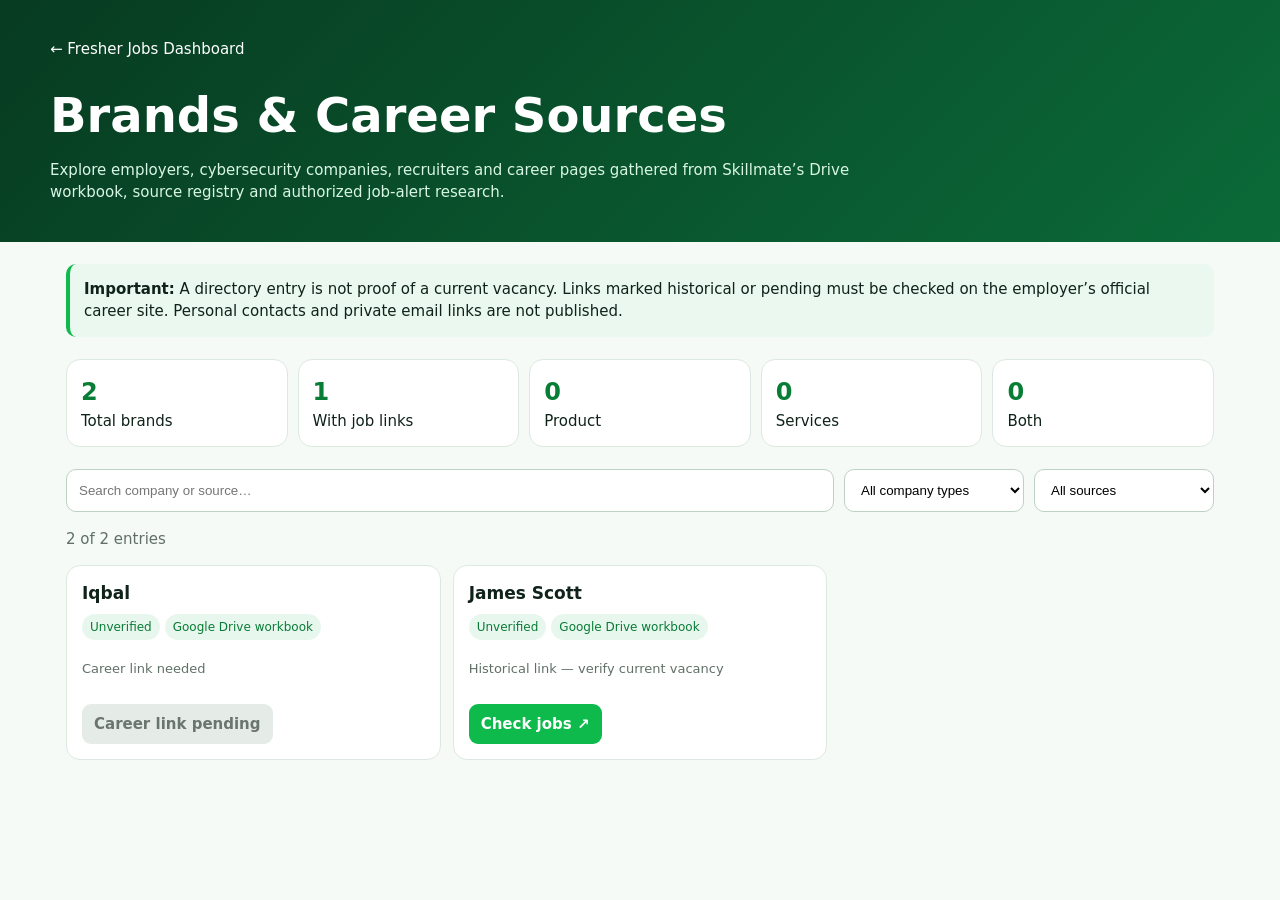
==== brands/index.html @ 7eff40c2 "Add searchable brands and career sources directory" ====
<!doctype html><html lang="en"><head><meta charset="utf-8"><meta name="viewport" content="width=device-width,initial-scale=1"><title>Cybersecurity Employers & Job Sources | Skillmate</title><meta name="description" content="A searchable directory of cybersecurity employers, career pages and job sources gathered from Skillmate research."><style>
:root{--g:#0DBA4B;--ink:#10231a;--muted:#607067;--bg:#f5faf7;--card:#fff;--line:#dce9e1}*{box-sizing:border-box}body{margin:0;font:15px/1.5 Inter,system-ui,sans-serif;color:var(--ink);background:var(--bg)}header{background:linear-gradient(135deg,#073b21,#0b6a38);color:#fff;padding:38px 20px}header div,main{max-width:1180px;margin:auto}h1{margin:0 0 8px;font-size:clamp(28px,5vw,48px)}header p{max-width:820px;margin:0;color:#d8f6e4}.top{display:flex;gap:10px;align-items:center;margin-bottom:18px}.top a{color:#fff;text-decoration:none}.stats{display:grid;grid-template-columns:repeat(5,1fr);gap:10px;margin:22px 0}.stat{background:#fff;border:1px solid var(--line);border-radius:14px;padding:14px}.stat b{display:block;font-size:24px;color:#087d36}main{padding:22px 16px 50px}.note{background:#eaf8ef;border-left:4px solid var(--g);padding:14px;border-radius:10px;margin-bottom:16px}.controls{display:grid;grid-template-columns:1fr 180px 180px;gap:10px;margin:16px 0}input,select{width:100%;padding:12px;border:1px solid #bdd1c4;border-radius:10px;background:#fff}.grid{display:grid;grid-template-columns:repeat(3,1fr);gap:12px}.card{background:var(--card);border:1px solid var(--line);border-radius:14px;padding:15px;display:flex;flex-direction:column;min-height:185px}.card h2{font-size:17px;margin:0 0 8px}.pill{display:inline-block;font-size:12px;padding:4px 8px;border-radius:999px;background:#e8f7ee;color:#087b36;margin:0 5px 6px 0}.muted{color:var(--muted);font-size:13px}.actions{margin-top:auto;padding-top:12px}.btn{display:inline-block;background:var(--g);color:white;text-decoration:none;padding:9px 12px;border-radius:9px;font-weight:700}.disabled{background:#e5ebe7;color:#6b756f}.empty{text-align:center;padding:30px}.count{color:var(--muted);margin:8px 0 14px}@media(max-width:850px){.grid{grid-template-columns:repeat(2,1fr)}.stats{grid-template-columns:repeat(2,1fr)}.controls{grid-template-columns:1fr}}@media(max-width:540px){.grid{grid-template-columns:1fr}}</style></head><body><header><div><div class="top"><a href="../">← Fresher Jobs Dashboard</a></div><h1>Brands & Career Sources</h1><p>Explore employers, cybersecurity companies, recruiters and career pages gathered from Skillmate’s Drive workbook, source registry and authorized job-alert research.</p></div></header><main><div class="note"><strong>Important:</strong> A directory entry is not proof of a current vacancy. Links marked historical or pending must be checked on the employer’s official career site. Personal contacts and private email links are not published.</div><section class="stats"><div class="stat"><b>2</b>Total brands</div><div class="stat"><b>1</b>With job links</div><div class="stat"><b>0</b>Product</div><div class="stat"><b>0</b>Services</div><div class="stat"><b>0</b>Both</div></section><div class="controls"><input id="q" placeholder="Search company or source…"><select id="type"><option value="">All company types</option><option>Product</option><option>Services</option><option>Both</option><option>Unverified</option></select><select id="src"><option value="">All sources</option><option>Google Drive workbook</option><option>Source registry</option><option>Gmail job alert</option></select></div><div class="count" id="count"></div><div class="grid" id="grid"></div></main><script>
const DATA=[{"name":"Iqbal","companyType":"Unverified","jobUrl":"","sources":["Google Drive workbook"],"status":"Career link needed"},{"name":"James Scott","companyType":"Unverified","jobUrl":"https://www.totaljobs.com/job/97086976/apply/confirmation?DCMP=R_EM_IJMPlus_TJ_0_020422&JBESuccess=True&NewUser=False&p72=3&IsFirstCvUpload=False&OcaOptIn=False&OCA=True&CvDbOptedIn=False&ApplicationHistoryOptedIn=False&FullPreRegProfile=False&ApplicationPath=0&IsCopiedProfile=False&ApplicationId=465425697&IsC19SupportJob=False&ProfileCvUpdated=False&HasScreeningQuestions=False&isreload=true","sources":["Google Drive workbook"],"status":"Historical link — verify current vacancy"}];const grid=document.querySelector("#grid"),count=document.querySelector("#count"),q=document.querySelector("#q"),type=document.querySelector("#type"),src=document.querySelector("#src");
const E=s=>String(s).replace(/[&<>"']/g,c=>({"&":"&amp;","<":"&lt;",">":"&gt;",'"':"&quot;","'":"&#39;"}[c]));
function draw(){const term=q.value.toLowerCase().trim();const a=DATA.filter(x=>(!term||(x.name+" "+x.status+" "+x.sources.join(" ")).toLowerCase().includes(term))&&(!type.value||x.companyType===type.value)&&(!src.value||x.sources.includes(src.value)));count.textContent=a.length+" of "+DATA.length+" entries";grid.innerHTML=a.map(x=>`<article class="card"><h2>${E(x.name)}</h2><div><span class="pill">${E(x.companyType)}</span>${x.sources.map(s=>`<span class="pill">${E(s)}</span>`).join("")}</div><p class="muted">${E(x.status)}</p><div class="actions">${x.jobUrl?`<a class="btn" href="${E(x.jobUrl)}" target="_blank" rel="noopener noreferrer">Check jobs ↗</a>`:'<span class="btn disabled">Career link pending</span>'}</div></article>`).join("")||'<div class="empty">No matching entries.</div>'}q.oninput=type.onchange=src.onchange=draw;draw();</script></body></html>
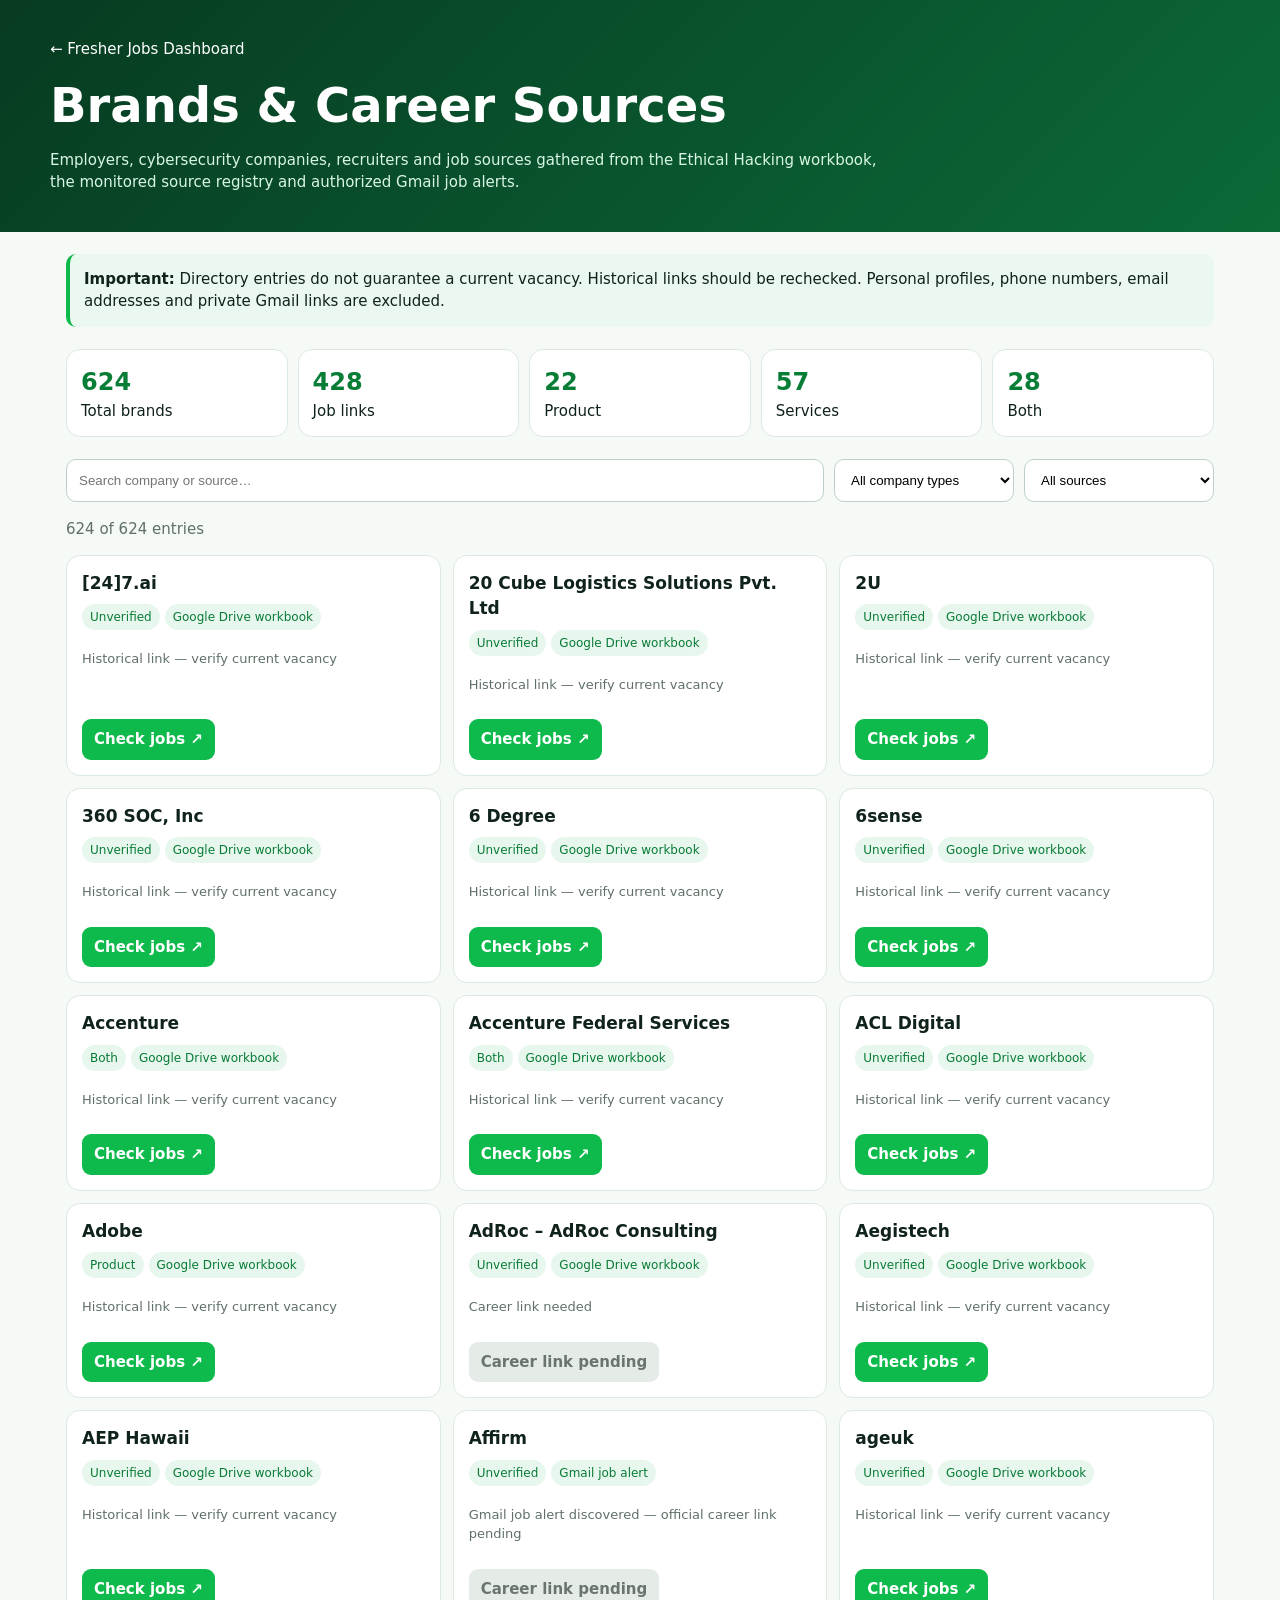
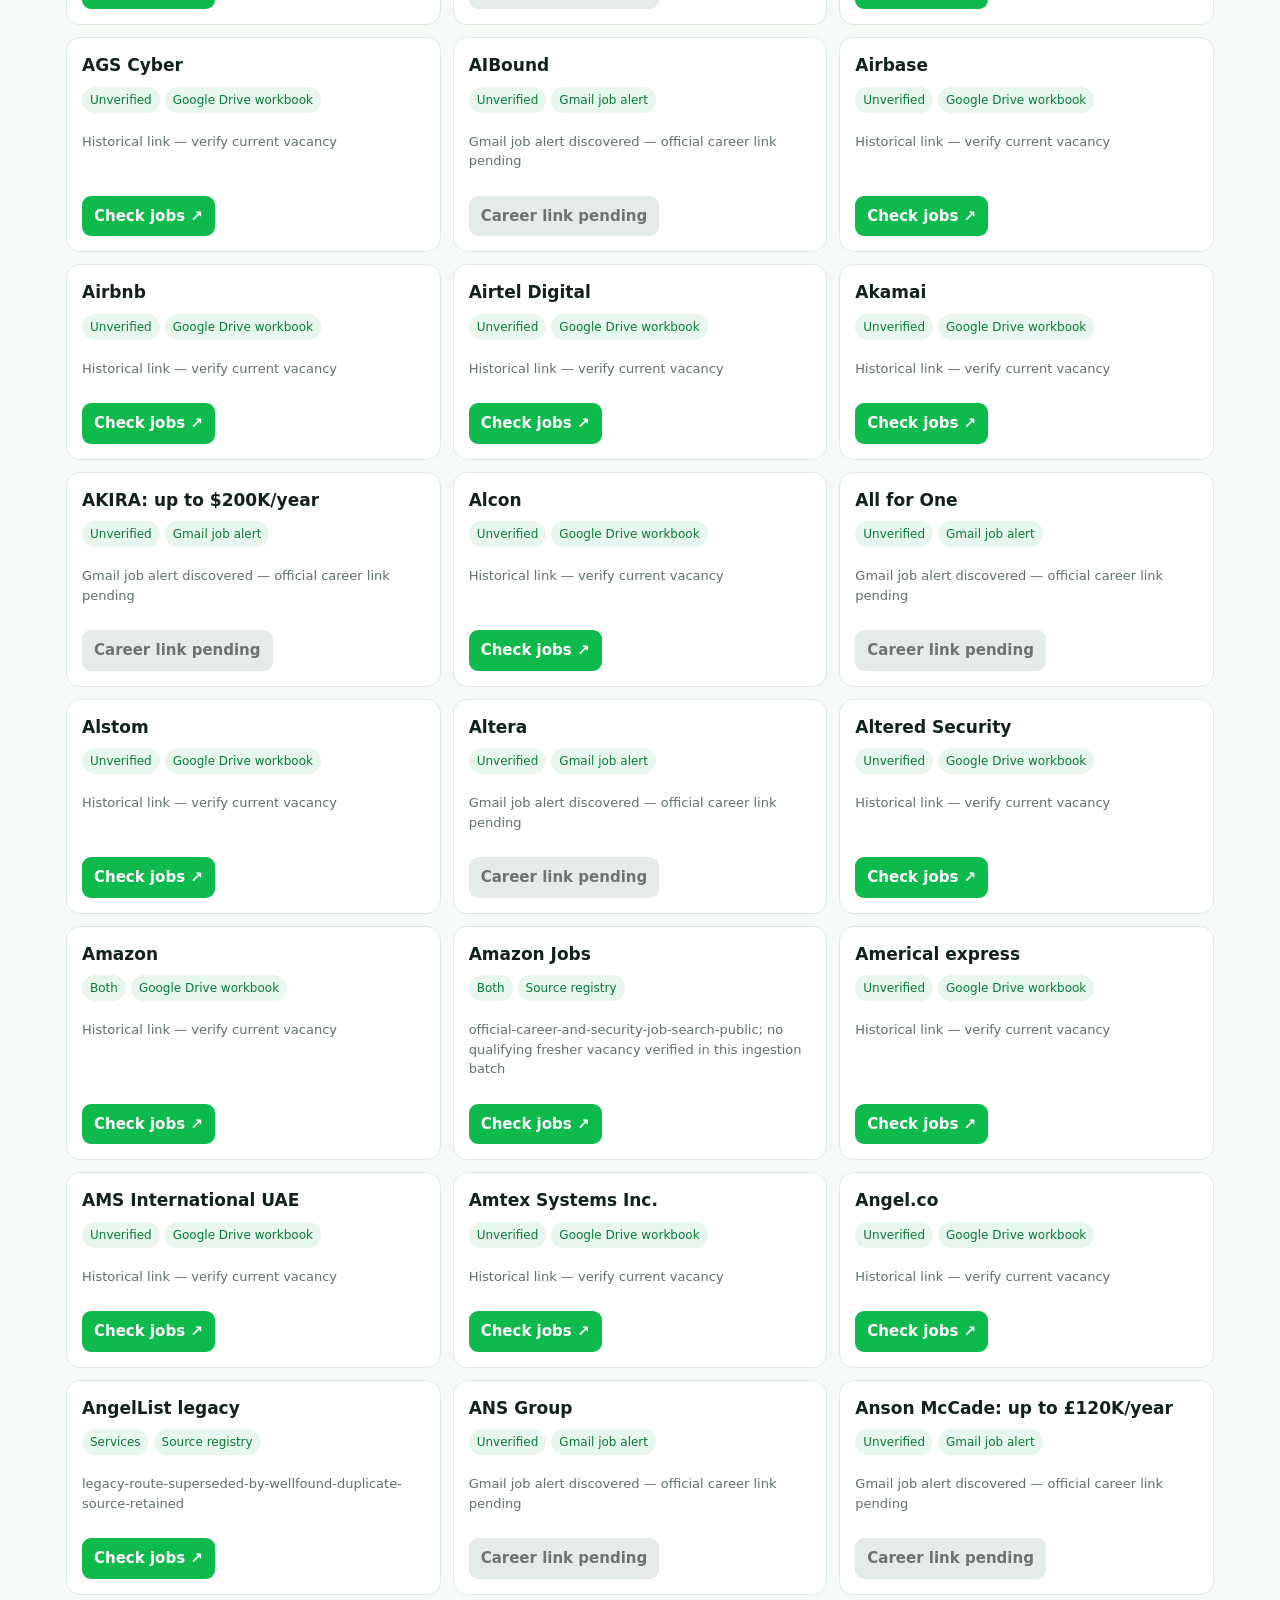
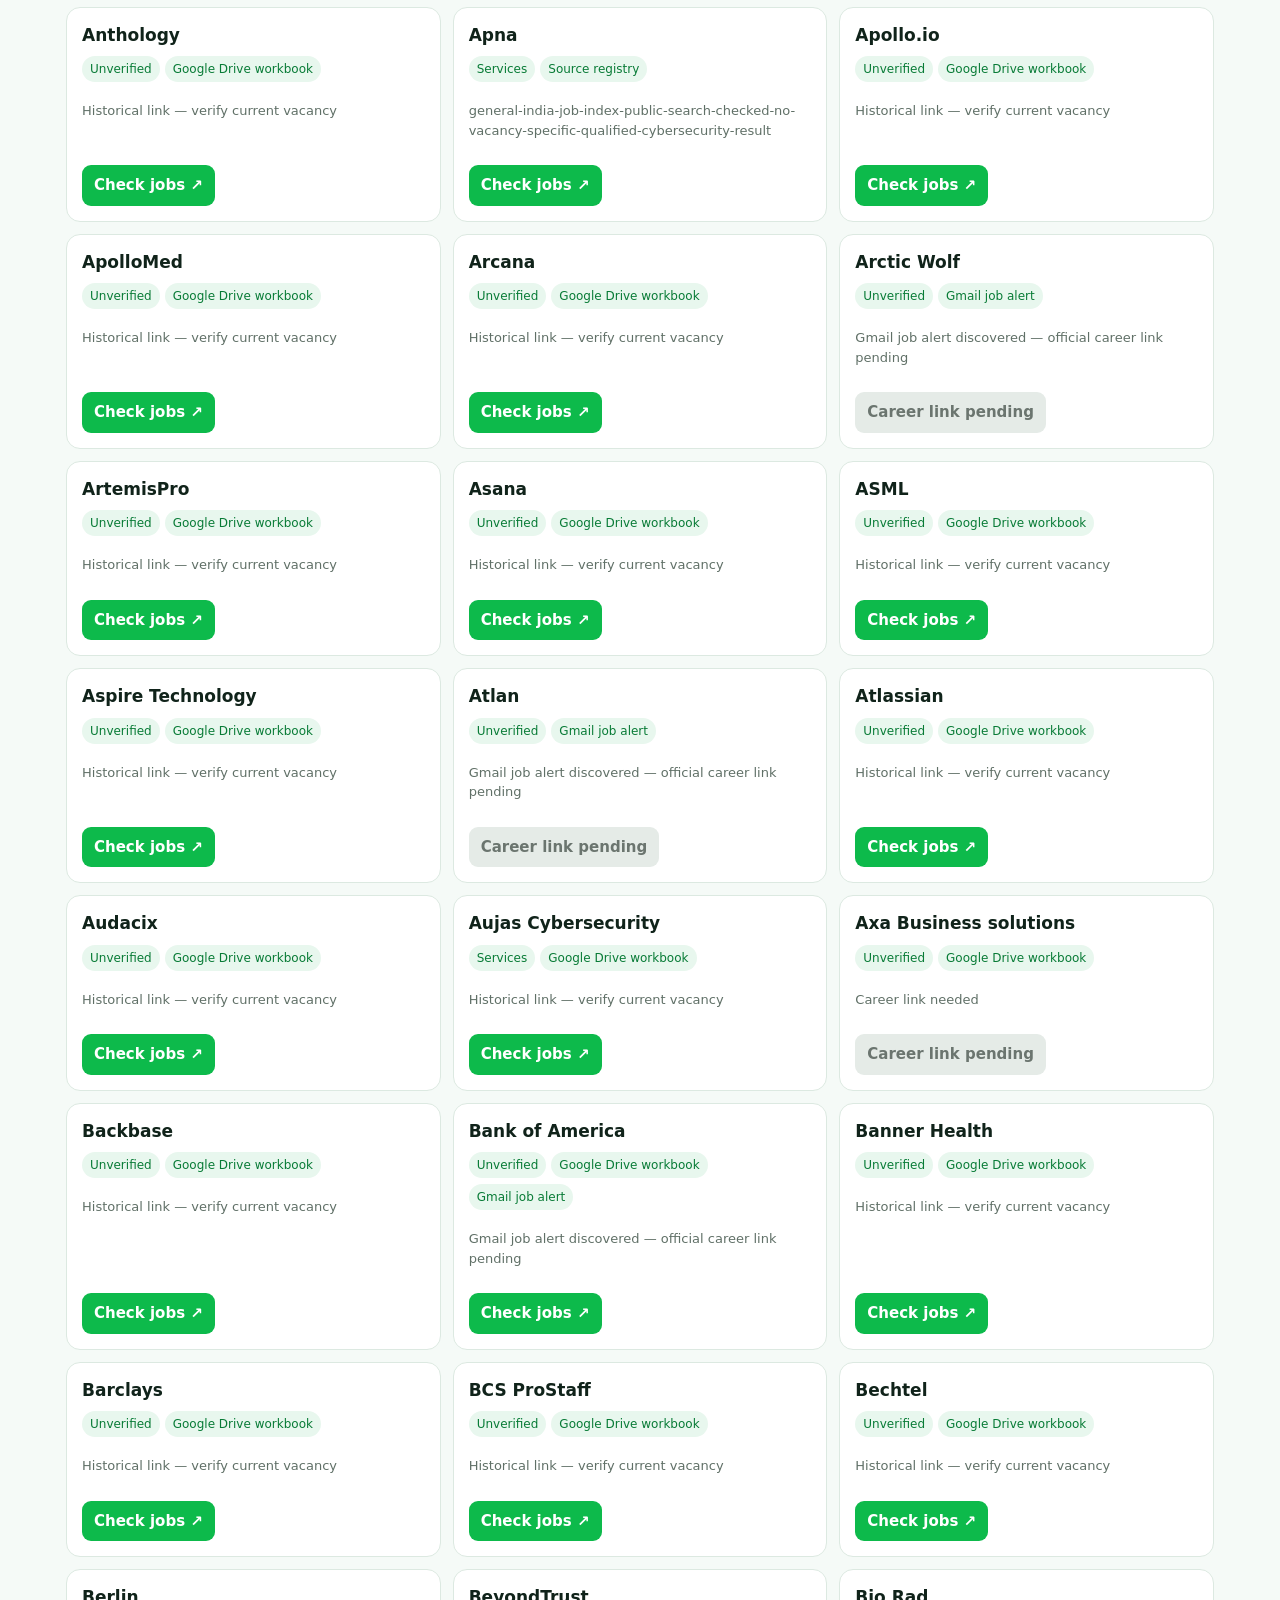
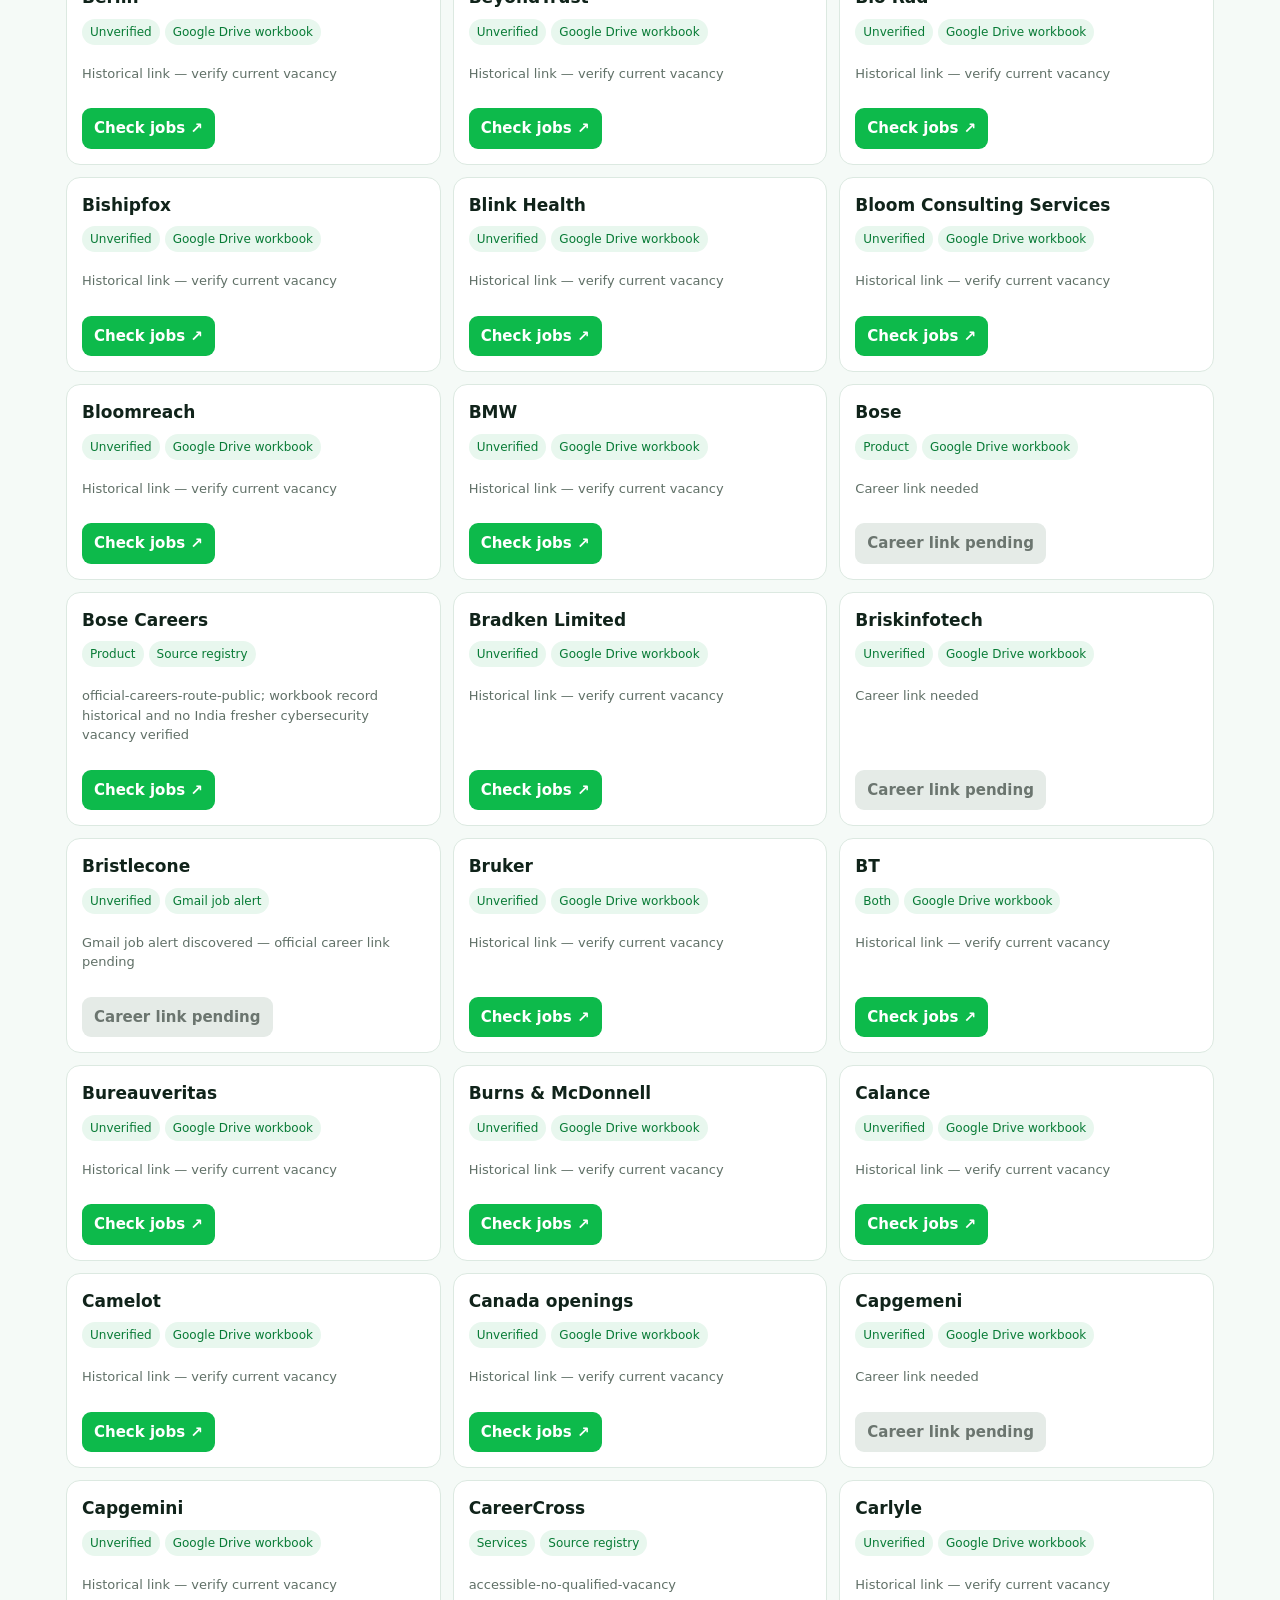
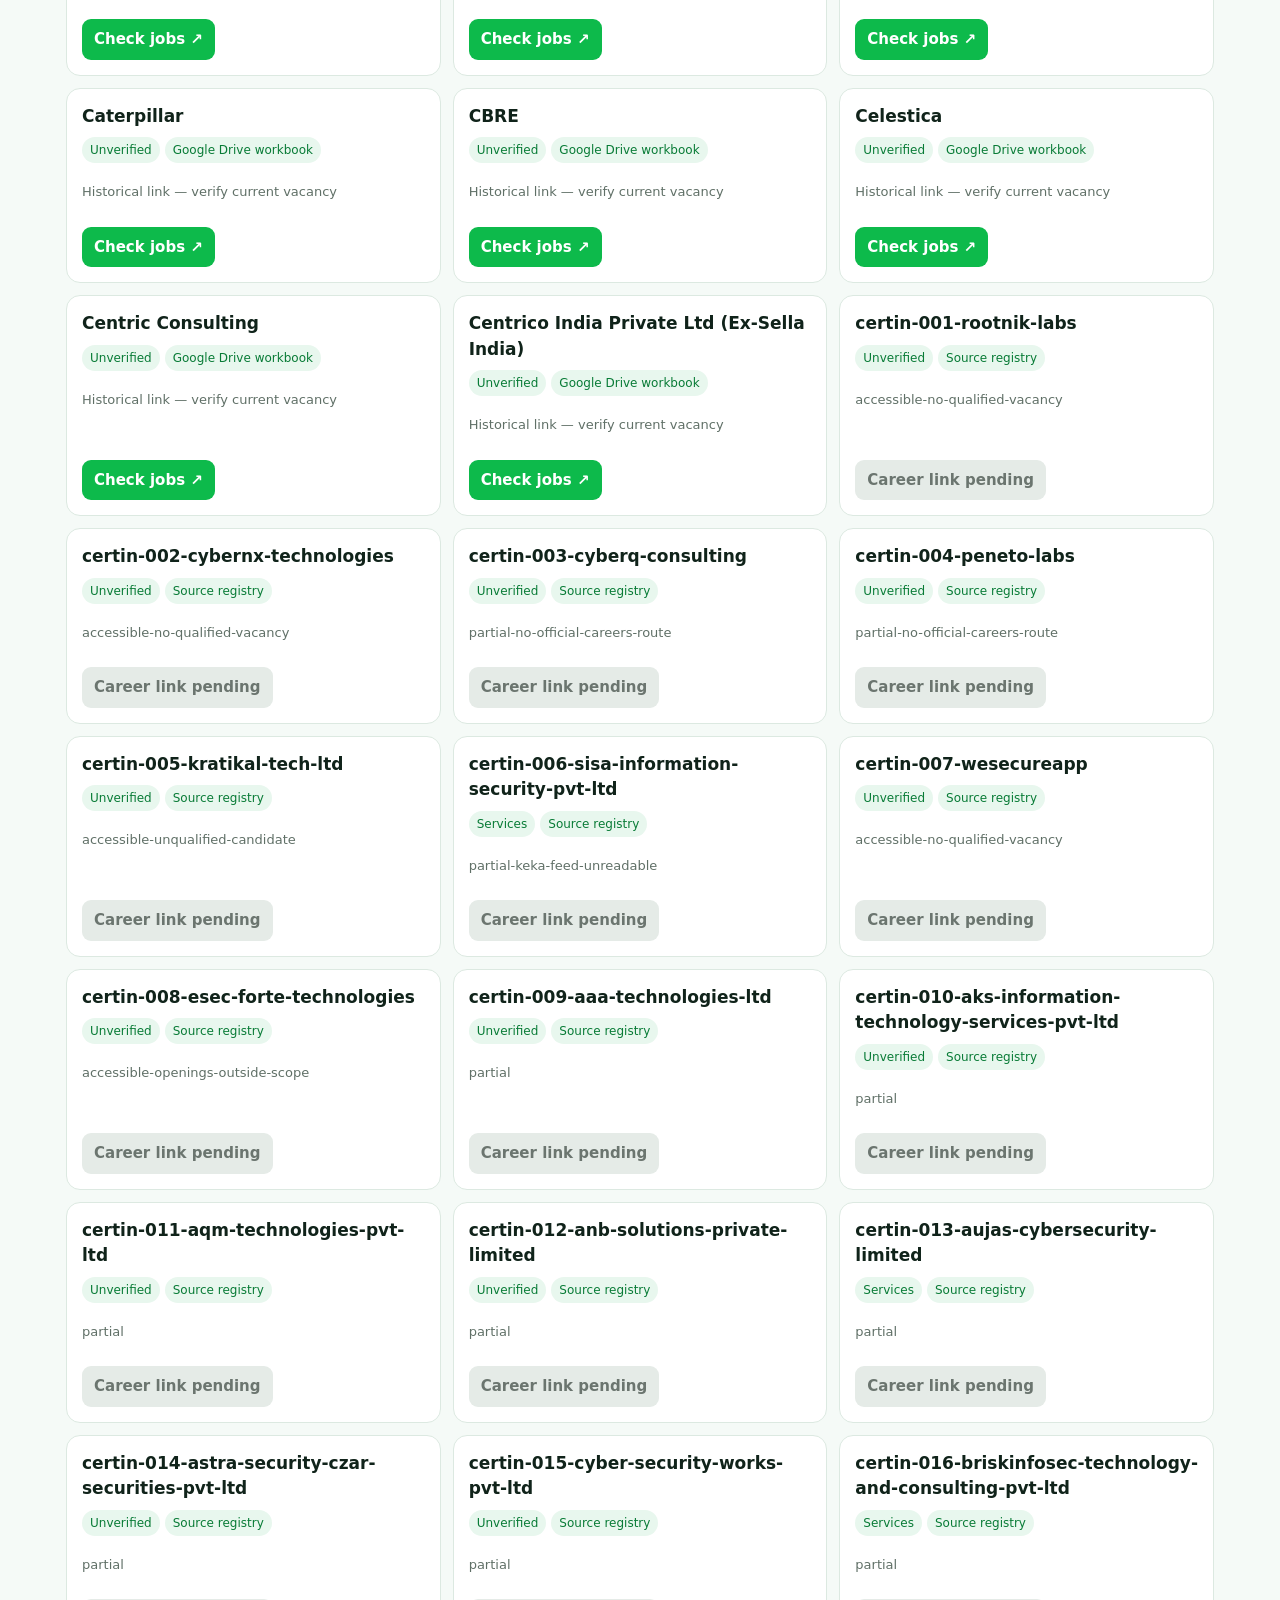
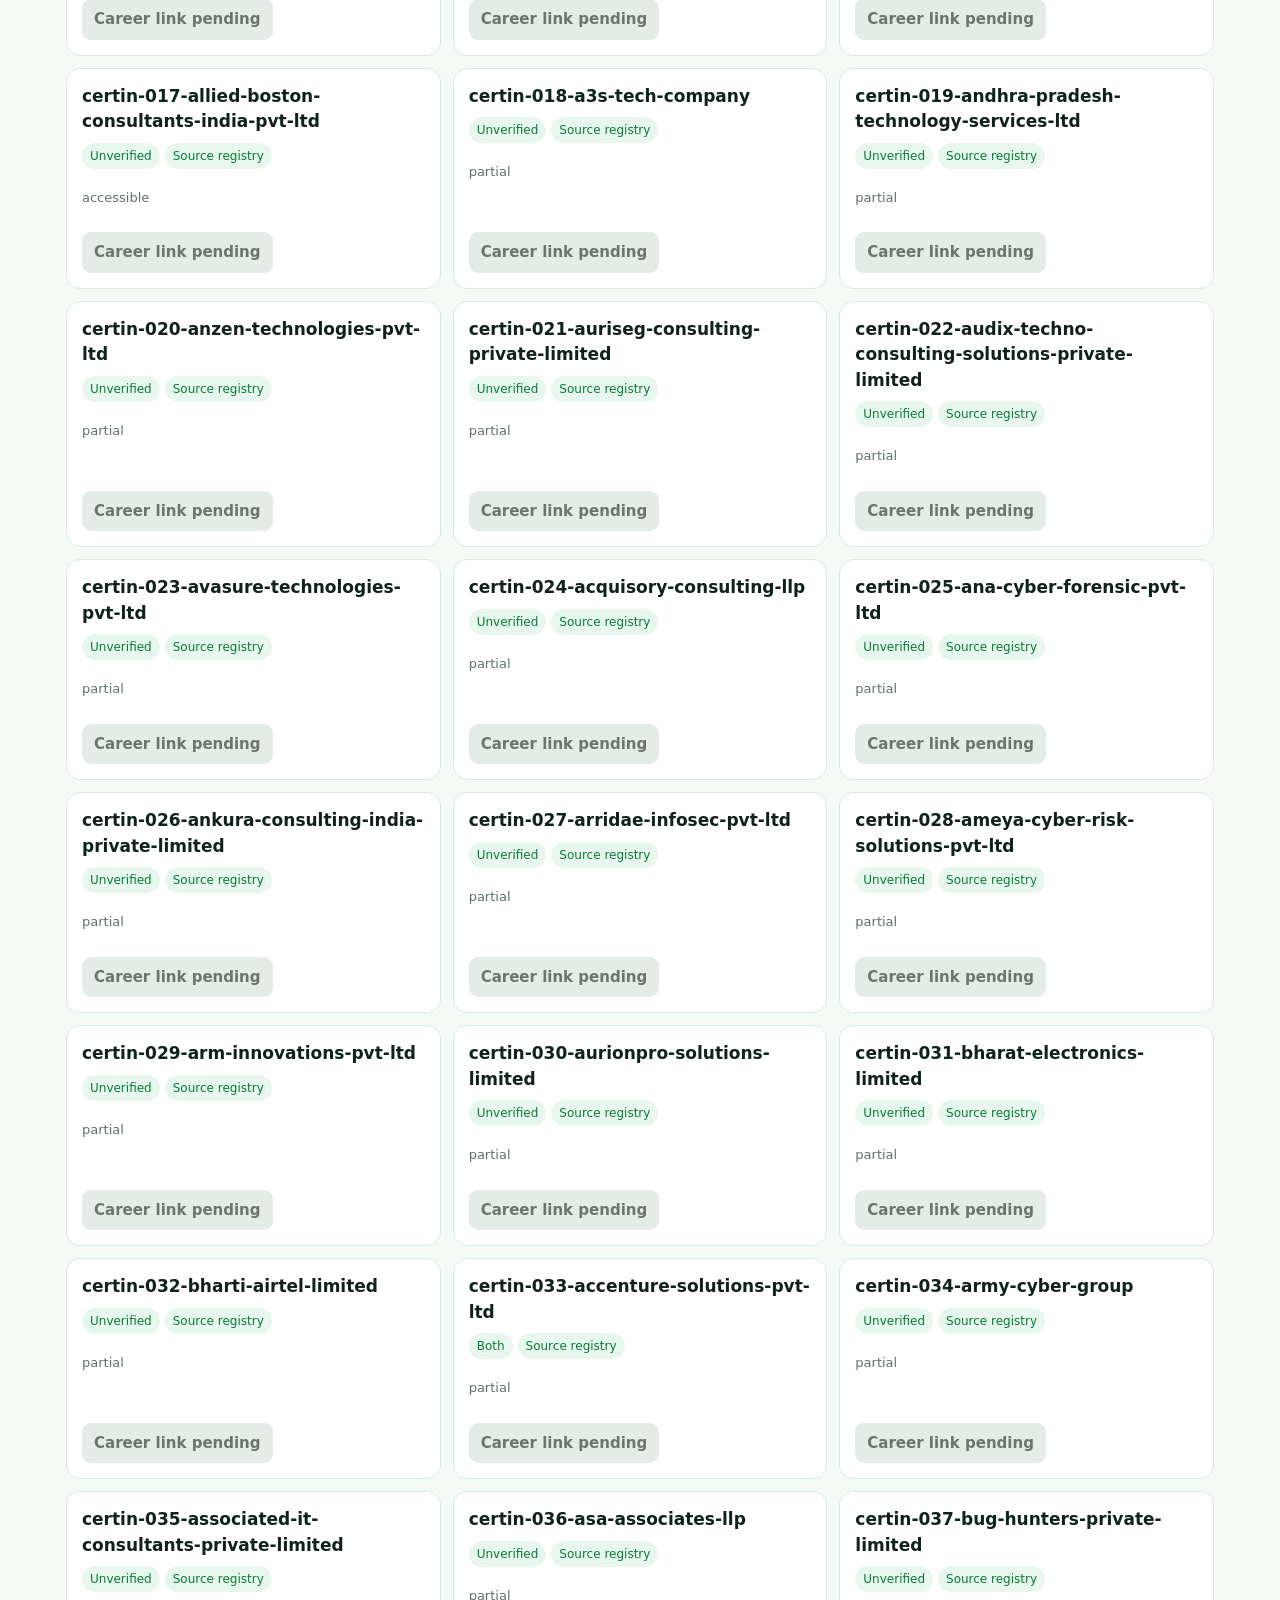
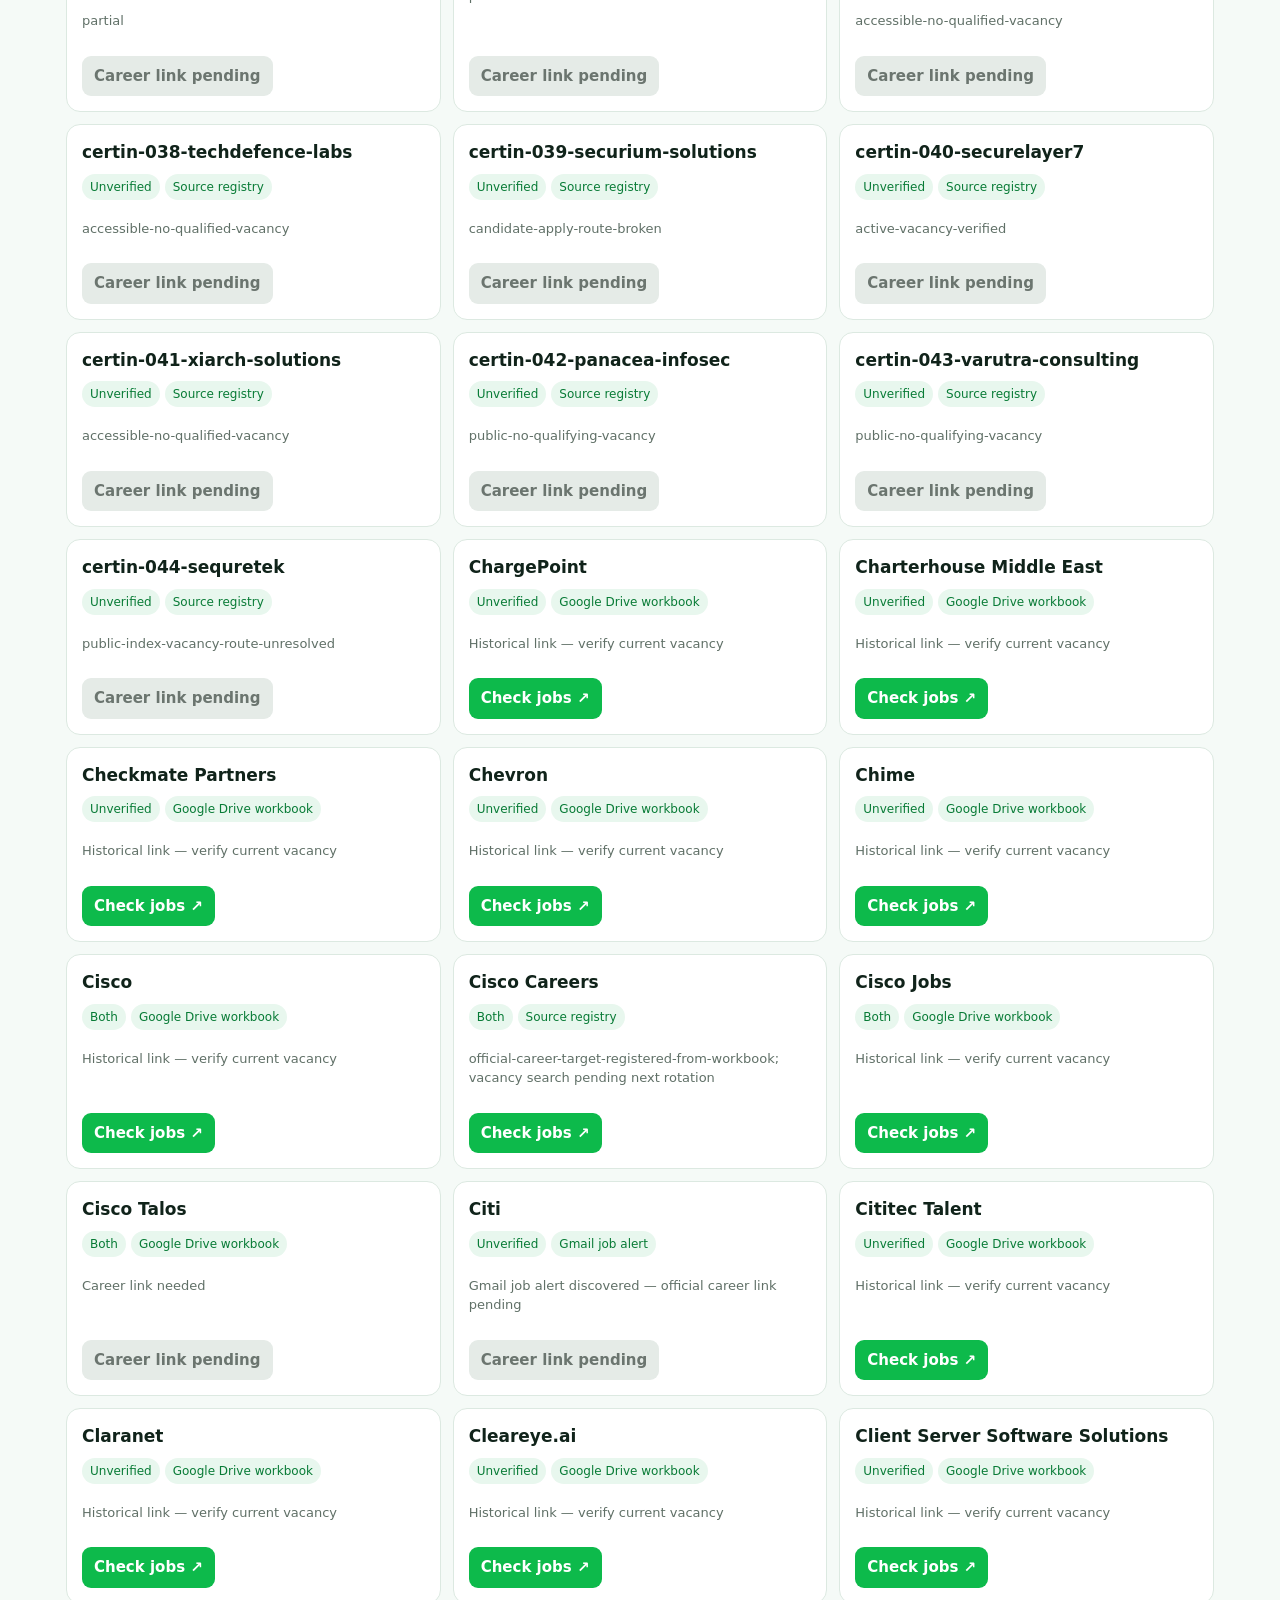
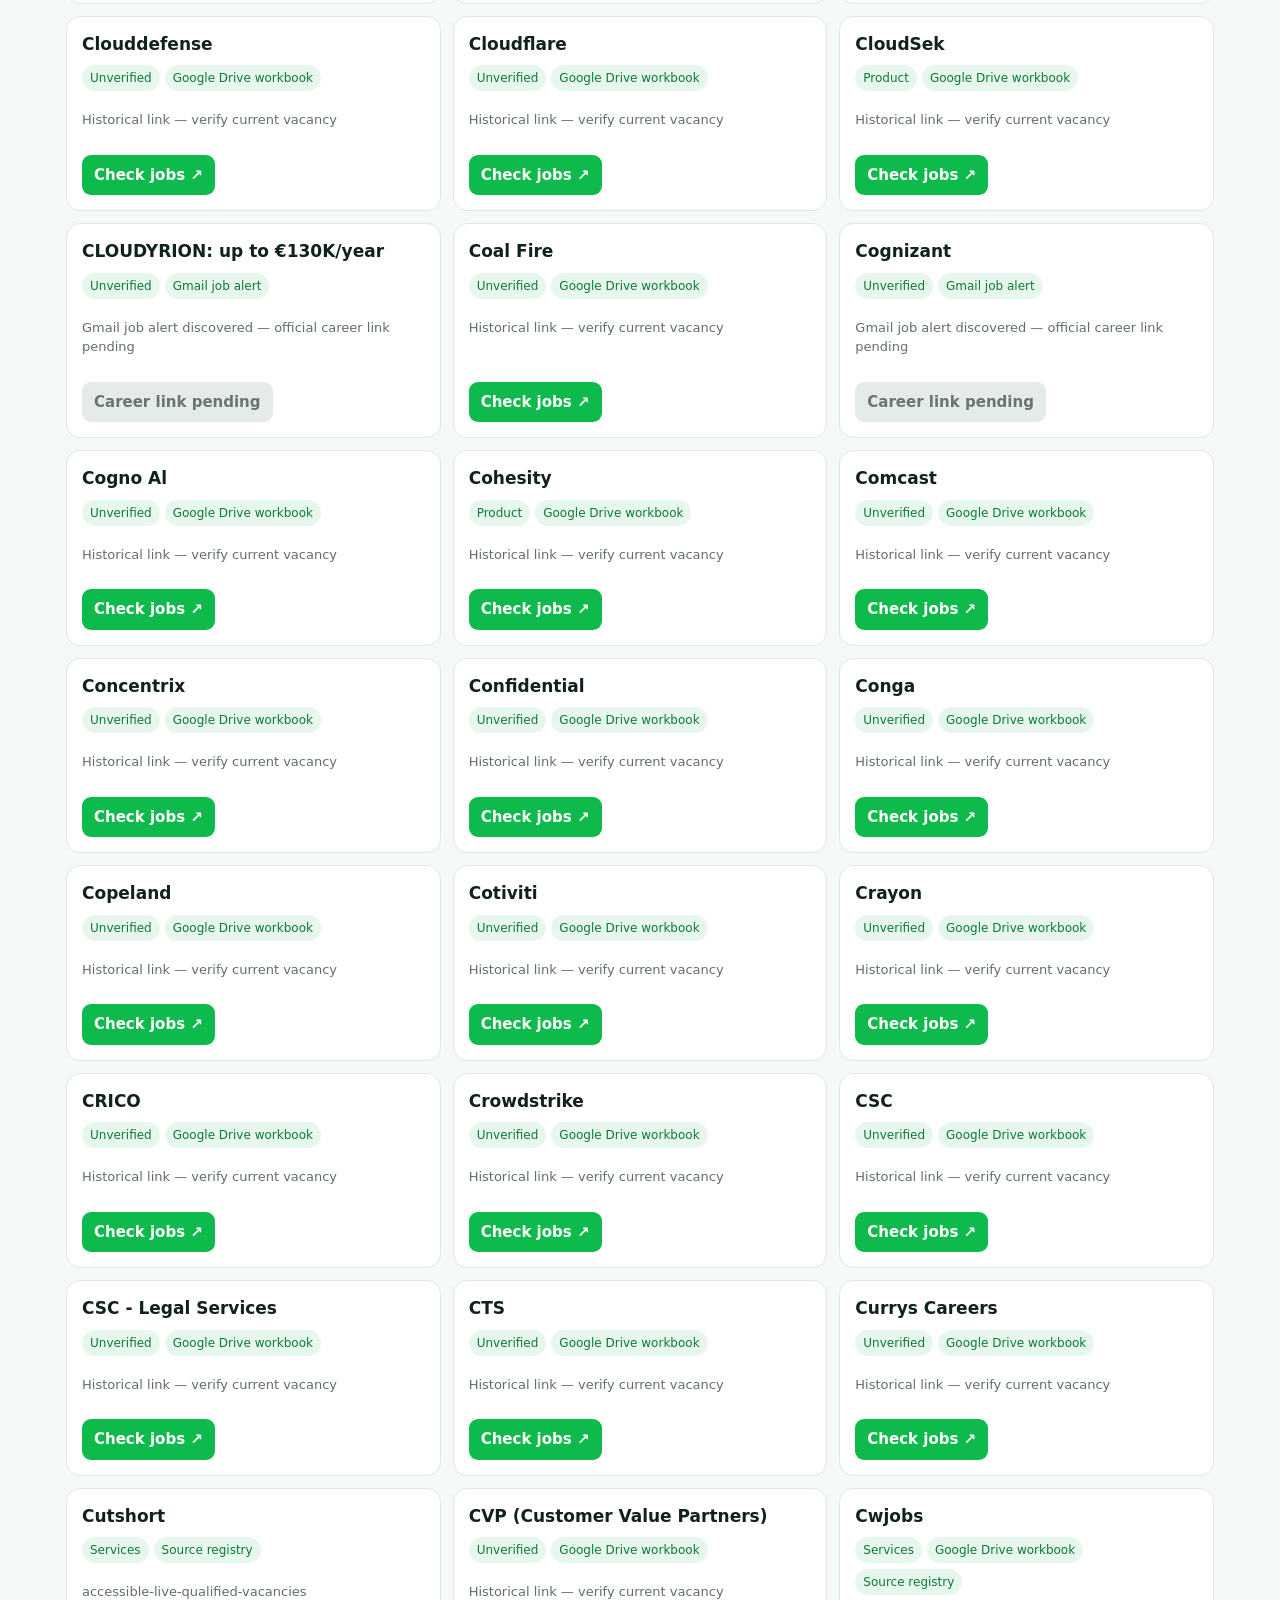
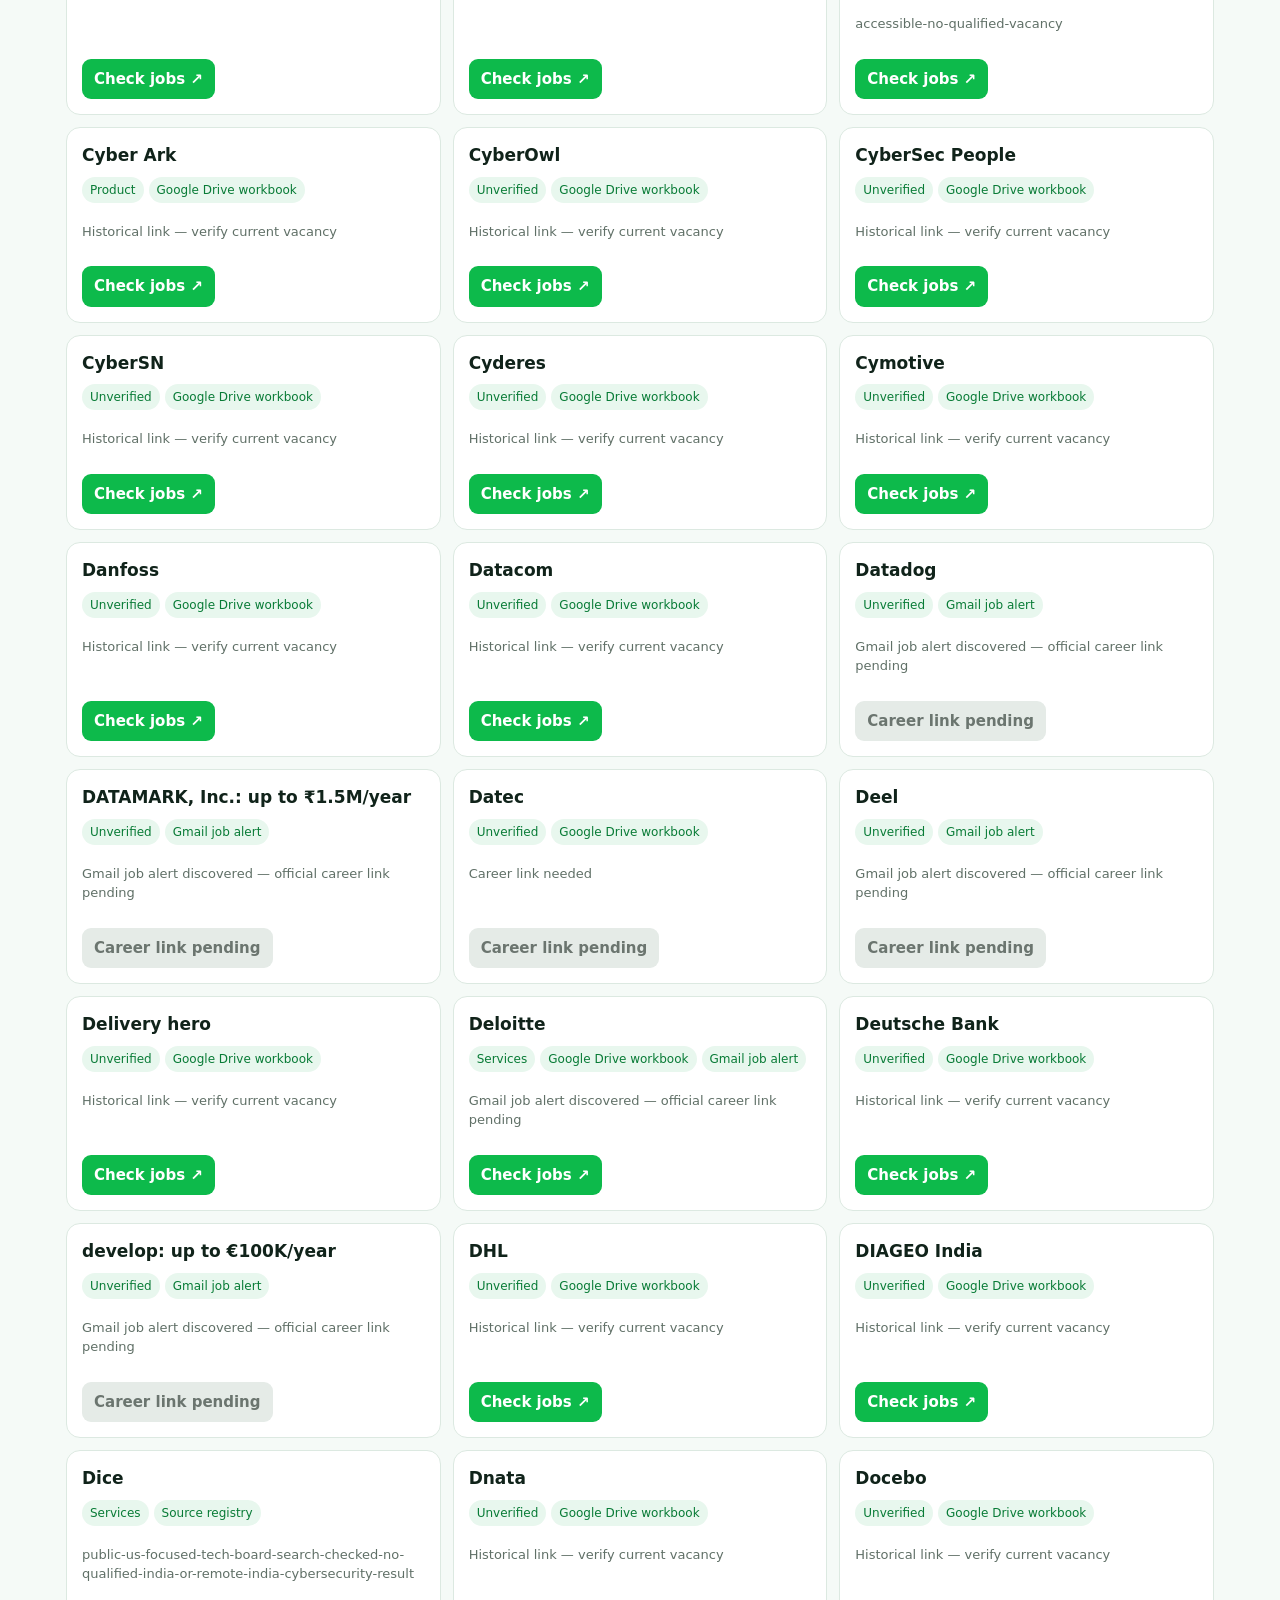
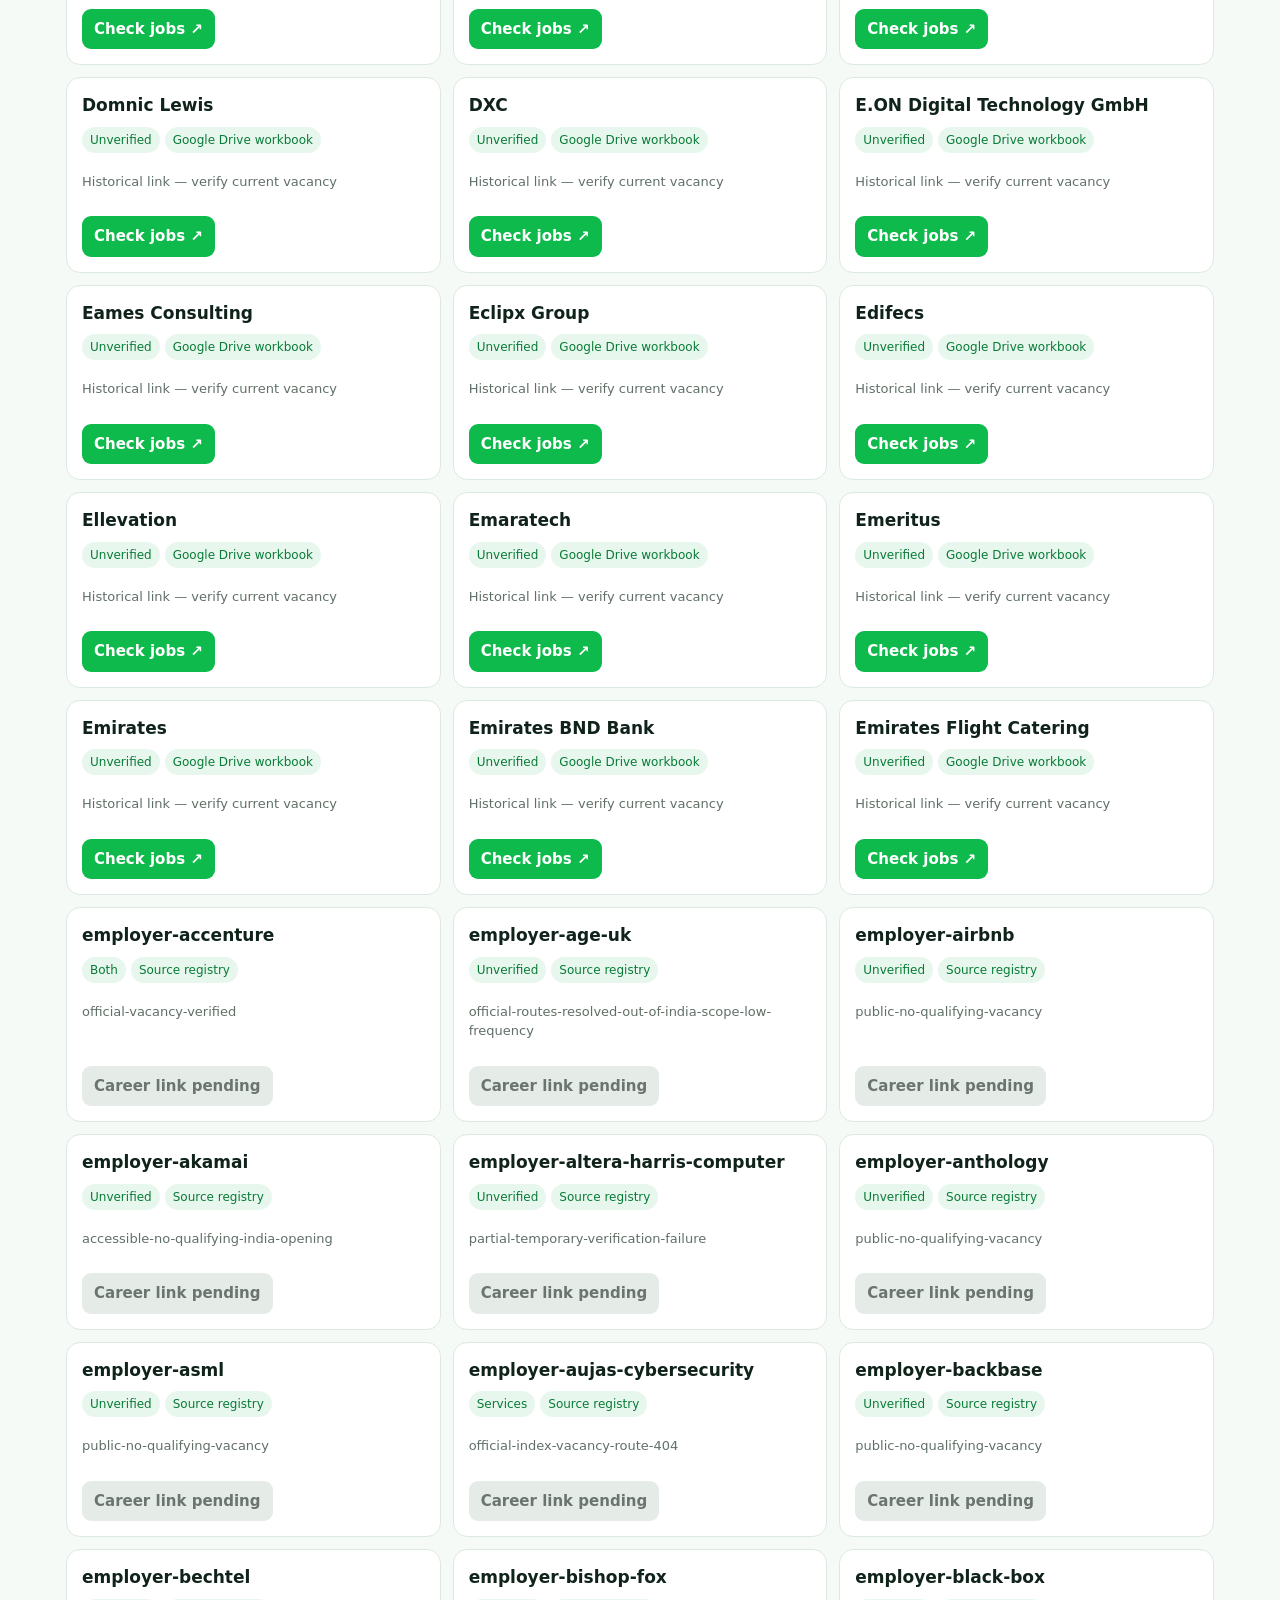
==== commit 4d8cc3ab: "Populate complete brands and career sources directory" ====
--- a/brands/index.html
+++ b/brands/index.html
@@ -1,5 +1 @@
-<!doctype html><html lang="en"><head><meta charset="utf-8"><meta name="viewport" content="width=device-width,initial-scale=1"><title>Cybersecurity Employers & Job Sources | Skillmate</title><meta name="description" content="A searchable directory of cybersecurity employers, career pages and job sources gathered from Skillmate research."><style>
-:root{--g:#0DBA4B;--ink:#10231a;--muted:#607067;--bg:#f5faf7;--card:#fff;--line:#dce9e1}*{box-sizing:border-box}body{margin:0;font:15px/1.5 Inter,system-ui,sans-serif;color:var(--ink);background:var(--bg)}header{background:linear-gradient(135deg,#073b21,#0b6a38);color:#fff;padding:38px 20px}header div,main{max-width:1180px;margin:auto}h1{margin:0 0 8px;font-size:clamp(28px,5vw,48px)}header p{max-width:820px;margin:0;color:#d8f6e4}.top{display:flex;gap:10px;align-items:center;margin-bottom:18px}.top a{color:#fff;text-decoration:none}.stats{display:grid;grid-template-columns:repeat(5,1fr);gap:10px;margin:22px 0}.stat{background:#fff;border:1px solid var(--line);border-radius:14px;padding:14px}.stat b{display:block;font-size:24px;color:#087d36}main{padding:22px 16px 50px}.note{background:#eaf8ef;border-left:4px solid var(--g);padding:14px;border-radius:10px;margin-bottom:16px}.controls{display:grid;grid-template-columns:1fr 180px 180px;gap:10px;margin:16px 0}input,select{width:100%;padding:12px;border:1px solid #bdd1c4;border-radius:10px;background:#fff}.grid{display:grid;grid-template-columns:repeat(3,1fr);gap:12px}.card{background:var(--card);border:1px solid var(--line);border-radius:14px;padding:15px;display:flex;flex-direction:column;min-height:185px}.card h2{font-size:17px;margin:0 0 8px}.pill{display:inline-block;font-size:12px;padding:4px 8px;border-radius:999px;background:#e8f7ee;color:#087b36;margin:0 5px 6px 0}.muted{color:var(--muted);font-size:13px}.actions{margin-top:auto;padding-top:12px}.btn{display:inline-block;background:var(--g);color:white;text-decoration:none;padding:9px 12px;border-radius:9px;font-weight:700}.disabled{background:#e5ebe7;color:#6b756f}.empty{text-align:center;padding:30px}.count{color:var(--muted);margin:8px 0 14px}@media(max-width:850px){.grid{grid-template-columns:repeat(2,1fr)}.stats{grid-template-columns:repeat(2,1fr)}.controls{grid-template-columns:1fr}}@media(max-width:540px){.grid{grid-template-columns:1fr}}</style></head><body><header><div><div class="top"><a href="../">← Fresher Jobs Dashboard</a></div><h1>Brands & Career Sources</h1><p>Explore employers, cybersecurity companies, recruiters and career pages gathered from Skillmate’s Drive workbook, source registry and authorized job-alert research.</p></div></header><main><div class="note"><strong>Important:</strong> A directory entry is not proof of a current vacancy. Links marked historical or pending must be checked on the employer’s official career site. Personal contacts and private email links are not published.</div><section class="stats"><div class="stat"><b>2</b>Total brands</div><div class="stat"><b>1</b>With job links</div><div class="stat"><b>0</b>Product</div><div class="stat"><b>0</b>Services</div><div class="stat"><b>0</b>Both</div></section><div class="controls"><input id="q" placeholder="Search company or source…"><select id="type"><option value="">All company types</option><option>Product</option><option>Services</option><option>Both</option><option>Unverified</option></select><select id="src"><option value="">All sources</option><option>Google Drive workbook</option><option>Source registry</option><option>Gmail job alert</option></select></div><div class="count" id="count"></div><div class="grid" id="grid"></div></main><script>
-const DATA=[{"name":"Iqbal","companyType":"Unverified","jobUrl":"","sources":["Google Drive workbook"],"status":"Career link needed"},{"name":"James Scott","companyType":"Unverified","jobUrl":"https://www.totaljobs.com/job/97086976/apply/confirmation?DCMP=R_EM_IJMPlus_TJ_0_020422&JBESuccess=True&NewUser=False&p72=3&IsFirstCvUpload=False&OcaOptIn=False&OCA=True&CvDbOptedIn=False&ApplicationHistoryOptedIn=False&FullPreRegProfile=False&ApplicationPath=0&IsCopiedProfile=False&ApplicationId=465425697&IsC19SupportJob=False&ProfileCvUpdated=False&HasScreeningQuestions=False&isreload=true","sources":["Google Drive workbook"],"status":"Historical link — verify current vacancy"}];const grid=document.querySelector("#grid"),count=document.querySelector("#count"),q=document.querySelector("#q"),type=document.querySelector("#type"),src=document.querySelector("#src");
-const E=s=>String(s).replace(/[&<>"']/g,c=>({"&":"&amp;","<":"&lt;",">":"&gt;",'"':"&quot;","'":"&#39;"}[c]));
-function draw(){const term=q.value.toLowerCase().trim();const a=DATA.filter(x=>(!term||(x.name+" "+x.status+" "+x.sources.join(" ")).toLowerCase().includes(term))&&(!type.value||x.companyType===type.value)&&(!src.value||x.sources.includes(src.value)));count.textContent=a.length+" of "+DATA.length+" entries";grid.innerHTML=a.map(x=>`<article class="card"><h2>${E(x.name)}</h2><div><span class="pill">${E(x.companyType)}</span>${x.sources.map(s=>`<span class="pill">${E(s)}</span>`).join("")}</div><p class="muted">${E(x.status)}</p><div class="actions">${x.jobUrl?`<a class="btn" href="${E(x.jobUrl)}" target="_blank" rel="noopener noreferrer">Check jobs ↗</a>`:'<span class="btn disabled">Career link pending</span>'}</div></article>`).join("")||'<div class="empty">No matching entries.</div>'}q.oninput=type.onchange=src.onchange=draw;draw();</script></body></html>+<!doctype html><html lang="en"><head><meta charset="utf-8"><meta name="viewport" content="width=device-width,initial-scale=1"><title>Brands & Career Sources | Skillmate</title><meta name="description" content="Search cybersecurity employers, career pages and job sources gathered by Skillmate."><style>:root{--g:#0DBA4B;--ink:#10231a;--muted:#607067;--bg:#f5faf7;--card:#fff;--line:#dce9e1}*{box-sizing:border-box}body{margin:0;font:15px/1.5 Inter,system-ui,sans-serif;color:var(--ink);background:var(--bg)}header{background:linear-gradient(135deg,#073b21,#0b6a38);color:#fff;padding:38px 20px}header>div,main{max-width:1180px;margin:auto}h1{margin:8px 0;font-size:clamp(28px,5vw,48px)}header p{max-width:850px;margin:0;color:#d8f6e4}.back{color:#fff;text-decoration:none}.stats{display:grid;grid-template-columns:repeat(5,1fr);gap:10px;margin:22px 0}.stat{background:#fff;border:1px solid var(--line);border-radius:14px;padding:14px}.stat b{display:block;font-size:24px;color:#087d36}main{padding:22px 16px 50px}.note{background:#eaf8ef;border-left:4px solid var(--g);padding:14px;border-radius:10px}.controls{display:grid;grid-template-columns:1fr 180px 190px;gap:10px;margin:16px 0}input,select{width:100%;padding:12px;border:1px solid #bdd1c4;border-radius:10px;background:#fff}.grid{display:grid;grid-template-columns:repeat(3,1fr);gap:12px}.card{background:#fff;border:1px solid var(--line);border-radius:14px;padding:15px;display:flex;flex-direction:column;min-height:185px}.card h2{font-size:17px;margin:0 0 8px}.pill{display:inline-block;font-size:12px;padding:4px 8px;border-radius:999px;background:#e8f7ee;color:#087b36;margin:0 5px 6px 0}.muted{color:var(--muted);font-size:13px}.actions{margin-top:auto;padding-top:12px}.btn{display:inline-block;background:var(--g);color:#fff;text-decoration:none;padding:9px 12px;border-radius:9px;font-weight:700}.disabled{background:#e5ebe7;color:#6b756f}.count{color:var(--muted);margin:8px 0 14px}@media(max-width:850px){.grid{grid-template-columns:repeat(2,1fr)}.stats{grid-template-columns:repeat(2,1fr)}.controls{grid-template-columns:1fr}}@media(max-width:540px){.grid{grid-template-columns:1fr}}</style></head><body><header><div><a class="back" href="../">← Fresher Jobs Dashboard</a><h1>Brands & Career Sources</h1><p>Employers, cybersecurity companies, recruiters and job sources gathered from the Ethical Hacking workbook, the monitored source registry and authorized Gmail job alerts.</p></div></header><main><div class="note"><strong>Important:</strong> Directory entries do not guarantee a current vacancy. Historical links should be rechecked. Personal profiles, phone numbers, email addresses and private Gmail links are excluded.</div><section class="stats"><div class="stat"><b>624</b>Total brands</div><div class="stat"><b>428</b>Job links</div><div class="stat"><b>22</b>Product</div><div class="stat"><b>57</b>Services</div><div class="stat"><b>28</b>Both</div></section><div class="controls"><input id="q" placeholder="Search company or source…"><select id="type"><option value="">All company types</option><option>Product</option><option>Services</option><option>Both</option><option>Unverified</option></select><select id="src"><option value="">All sources</option><option>Google Drive workbook</option><option>Source registry</option><option>Gmail job alert</option></select></div><div class="count" id="count"></div><div class="grid" id="grid"></div></main><script>const DATA=[{"name":"[24]7.ai","companyType":"Unverified","jobUrl":"https://www.linkedin.com/jobs/view/3809617975/","sources":["Google Drive workbook"],"status":"Historical link — verify current vacancy"},{"name":"20 Cube Logistics Solutions Pvt. Ltd","companyType":"Unverified","jobUrl":"https://www.linkedin.com/jobs/view/information-technology-security-specialist-at-20-cube-logistics-solutions-pvt-ltd-3216356802/?utm_campaign=google_jobs_apply&utm_source=google_jobs_apply&utm_medium=organic&originalSubdomain=in","sources":["Google Drive workbook"],"status":"Historical link — verify current vacancy"},{"name":"2U","companyType":"Unverified","jobUrl":"https://boards.greenhouse.io/2u/jobs/7045175002","sources":["Google Drive workbook"],"status":"Historical link — verify current vacancy"},{"name":"360 SOC, Inc","companyType":"Unverified","jobUrl":"https://www.linkedin.com/jobs/view/3812636915","sources":["Google Drive workbook"],"status":"Historical link — verify current vacancy"},{"name":"6 Degree","companyType":"Unverified","jobUrl":"https://www.linkedin.com/jobs/view/3782762310/?trackingId=yJSXmfnLT3CUNiWO2sC9iw%3D%3D&refId=mchCLBEdQ5SEE9yHWS5dwQ%3D%3D&midToken=AQH8Ndu5NJNO7w&midSig=0tUs0VqtZc4r41&trk=eml-jobs_jymbii_digest-job_card-0-jobcard_body&trkEmail=eml-jobs_jymbii_digest-job_card-0-jobcard_body-null-2ts64f~lqapbvtm~8m-null-null&eid=2ts64f-lqapbvtm-8m&otpToken=MTMwMjFlZTkxNzJiY2NjNWJkMjQwNGVkNDYxY2VmYmQ4ZmM3ZDk0NTlhYTg4YTYxNzBjNzA4NmQ0YTUzNTlmM2Y2ZDRkZjgxNWJiNWVjZTI3ZGEwYWY1MzIwMDNlZTYxZmIxYzYwZGMyYTM1MTIzYzViMjM0YSwxLDE%3D","sources":["Google Drive workbook"],"status":"Historical link — verify current vacancy"},{"name":"6sense","companyType":"Unverified","jobUrl":"https://ats.comparably.com/api/v1/gh/6sense?gh_jid=4126661","sources":["Google Drive workbook"],"status":"Historical link — verify current vacancy"},{"name":"Accenture","companyType":"Both","jobUrl":"https://www.accenture.com/in-en/careers/jobdetails?id=56877_india_3&utm_campaign=google_jobs_apply&utm_source=google_jobs_apply&utm_medium=organic","sources":["Google Drive workbook"],"status":"Historical link — verify current vacancy"},{"name":"Accenture Federal Services","companyType":"Both","jobUrl":"https://boards.greenhouse.io/accenturefederalservices/jobs/4273766006?gh_jid=4273766006&ref=infosec-jobs.com&source=infosec-jobs.com","sources":["Google Drive workbook"],"status":"Historical link — verify current vacancy"},{"name":"ACL Digital","companyType":"Unverified","jobUrl":"https://www.linkedin.com/jobs/view/4319520532/","sources":["Google Drive workbook"],"status":"Historical link — verify current vacancy"},{"name":"Adobe","companyType":"Product","jobUrl":"https://adobe.wd5.myworkdayjobs.com/en-US/external_experienced/job/Penetration-Tester_R129395-1","sources":["Google Drive workbook"],"status":"Historical link — verify current vacancy"},{"name":"AdRoc – AdRoc Consulting","companyType":"Unverified","jobUrl":"","sources":["Google Drive workbook"],"status":"Career link needed"},{"name":"Aegistech","companyType":"Unverified","jobUrl":"https://www.linkedin.com/jobs/view/3814879188","sources":["Google Drive workbook"],"status":"Historical link — verify current vacancy"},{"name":"AEP Hawaii","companyType":"Unverified","jobUrl":"https://www.linkedin.com/jobs/view/3879260710","sources":["Google Drive workbook"],"status":"Historical link — verify current vacancy"},{"name":"Affirm","companyType":"Unverified","jobUrl":"","sources":["Gmail job alert"],"status":"Gmail job alert discovered — official career link pending"},{"name":"ageuk","companyType":"Unverified","jobUrl":"https://www.ageuk.org.uk/about-us/jobs/current-vacancies/apply/?jobId=PTUFK026203F3VBQB68798NG9-14393&langCode=en_GB&sourceBoard=reed.co.uk+%28premium+plus%29&source=reed.co.uk+%28premium+plus%29&sType=reed_premiumplus&board_id=3479&board_name=reed.co.uk+%28premium+plus%29","sources":["Google Drive workbook"],"status":"Historical link — verify current vacancy"},{"name":"AGS Cyber","companyType":"Unverified","jobUrl":"https://www.linkedin.com/jobs/view/3778237088/?eBP=NOT_ELIGIBLE_FOR_CHARGING&refId=%2FGcg%2B2YIqyMRf9myfc%2FQZA%3D%3D&trackingId=r2%2FMMnksUNvSFUNt8jUvZQ%3D%3D&trk=flagship3_search_srp_jobs","sources":["Google Drive workbook"],"status":"Historical link — verify current vacancy"},{"name":"AIBound","companyType":"Unverified","jobUrl":"","sources":["Gmail job alert"],"status":"Gmail job alert discovered — official career link pending"},{"name":"Airbase","companyType":"Unverified","jobUrl":"https://boards.greenhouse.io/airbase/jobs/4988222004","sources":["Google Drive workbook"],"status":"Historical link — verify current vacancy"},{"name":"Airbnb","companyType":"Unverified","jobUrl":"https://careers.airbnb.com/positions/7158734/?gh_src=34ewj2","sources":["Google Drive workbook"],"status":"Historical link — verify current vacancy"},{"name":"Airtel Digital","companyType":"Unverified","jobUrl":"https://www.linkedin.com/jobs/view/3774398852/","sources":["Google Drive workbook"],"status":"Historical link — verify current vacancy"},{"name":"Akamai","companyType":"Unverified","jobUrl":"https://akamaicareers.inflightcloud.com/jobdetails/aka_ext/033309?section=aka_ext&job=033309","sources":["Google Drive workbook"],"status":"Historical link — verify current vacancy"},{"name":"AKIRA: up to $200K/year","companyType":"Unverified","jobUrl":"","sources":["Gmail job alert"],"status":"Gmail job alert discovered — official career link pending"},{"name":"Alcon","companyType":"Unverified","jobUrl":"https://alcon.wd5.myworkdayjobs.com/en-US/careers_alcon/job/Senior-Product-Security-Engineer--Threat-Intelligence_R-2023-27582-1","sources":["Google Drive workbook"],"status":"Historical link — verify current vacancy"},{"name":"All for One","companyType":"Unverified","jobUrl":"","sources":["Gmail job alert"],"status":"Gmail job alert discovered — official career link pending"},{"name":"Alstom","companyType":"Unverified","jobUrl":"https://www.linkedin.com/jobs/view/2914434251","sources":["Google Drive workbook"],"status":"Historical link — verify current vacancy"},{"name":"Altera","companyType":"Unverified","jobUrl":"","sources":["Gmail job alert"],"status":"Gmail job alert discovered — official career link pending"},{"name":"Altered Security","companyType":"Unverified","jobUrl":"https://www.linkedin.com/jobs/view/3796235646/?refId=36cc2cbc-ee1c-4bc1-abf8-a57c8838de90&trackingId=Mg6MQZTvSSWuA5%2BCv532xQ%3D%3D","sources":["Google Drive workbook"],"status":"Historical link — verify current vacancy"},{"name":"Amazon","companyType":"Both","jobUrl":"https://www.amazon.jobs/en/locations/unitedkingdom","sources":["Google Drive workbook"],"status":"Historical link — verify current vacancy"},{"name":"Amazon Jobs","companyType":"Both","jobUrl":"https://www.amazon.jobs/search","sources":["Source registry"],"status":"official-career-and-security-job-search-public; no qualifying fresher vacancy verified in this ingestion batch"},{"name":"Americal express","companyType":"Unverified","jobUrl":"https://www.naukri.com/job-listings-senior-information-security-analyst-american-express-company-bangalore-bengaluru-8-to-9-years-300124501912?src=simjobsjd_rt","sources":["Google Drive workbook"],"status":"Historical link — verify current vacancy"},{"name":"AMS International UAE","companyType":"Unverified","jobUrl":"https://www.linkedin.com/jobs/view/4310865907","sources":["Google Drive workbook"],"status":"Historical link — verify current vacancy"},{"name":"Amtex Systems Inc.","companyType":"Unverified","jobUrl":"https://www.linkedin.com/jobs/view/3808280823/","sources":["Google Drive workbook"],"status":"Historical link — verify current vacancy"},{"name":"Angel.co","companyType":"Unverified","jobUrl":"https://angel.co/jobs","sources":["Google Drive workbook"],"status":"Historical link — verify current vacancy"},{"name":"AngelList legacy","companyType":"Services","jobUrl":"https://angel.co/jobs","sources":["Source registry"],"status":"legacy-route-superseded-by-wellfound-duplicate-source-retained"},{"name":"ANS Group","companyType":"Unverified","jobUrl":"","sources":["Gmail job alert"],"status":"Gmail job alert discovered — official career link pending"},{"name":"Anson McCade: up to £120K/year","companyType":"Unverified","jobUrl":"","sources":["Gmail job alert"],"status":"Gmail job alert discovered — official career link pending"},{"name":"Anthology","companyType":"Unverified","jobUrl":"https://careers.anthology.com/jobs/7335320-it-security-engineer?source=LinkedIn-JS","sources":["Google Drive workbook"],"status":"Historical link — verify current vacancy"},{"name":"Apna","companyType":"Services","jobUrl":"https://apna.co/jobs","sources":["Source registry"],"status":"general-india-job-index-public-search-checked-no-vacancy-specific-qualified-cybersecurity-result"},{"name":"Apollo.io","companyType":"Unverified","jobUrl":"https://boards.greenhouse.io/apolloio/jobs/5020978004?source=LinkedIn","sources":["Google Drive workbook"],"status":"Historical link — verify current vacancy"},{"name":"ApolloMed","companyType":"Unverified","jobUrl":"https://jobs.jobvite.com/apollomed/job/oTbFqfwT?__jvst=Job%20Board&__jvsd=LinkedIn","sources":["Google Drive workbook"],"status":"Historical link — verify current vacancy"},{"name":"Arcana","companyType":"Unverified","jobUrl":"https://www.linkedin.com/jobs/view/4325781487","sources":["Google Drive workbook"],"status":"Historical link — verify current vacancy"},{"name":"Arctic Wolf","companyType":"Unverified","jobUrl":"","sources":["Gmail job alert"],"status":"Gmail job alert discovered — official career link pending"},{"name":"ArtemisPro","companyType":"Unverified","jobUrl":"https://www.linkedin.com/jobs/view/senior-devsecops-engineer-at-artemispro-3292020784/","sources":["Google Drive workbook"],"status":"Historical link — verify current vacancy"},{"name":"Asana","companyType":"Unverified","jobUrl":"https://www.linkedin.com/jobs/view/4316723473/","sources":["Google Drive workbook"],"status":"Historical link — verify current vacancy"},{"name":"ASML","companyType":"Unverified","jobUrl":"https://asml.wd3.myworkdayjobs.com/en-US/ASMLEXT1/job/Product-Security-Expert_J-00326561-1","sources":["Google Drive workbook"],"status":"Historical link — verify current vacancy"},{"name":"Aspire Technology","companyType":"Unverified","jobUrl":"https://www.linkedin.com/jobs/view/3784299323/?alternateChannel=search&refId=iffffKEESc2AEyZLxis5OQ%3D%3D&trackingId=iffffKEESc2AEyZLxis5OQ%3D%3D","sources":["Google Drive workbook"],"status":"Historical link — verify current vacancy"},{"name":"Atlan","companyType":"Unverified","jobUrl":"","sources":["Gmail job alert"],"status":"Gmail job alert discovered — official career link pending"},{"name":"Atlassian","companyType":"Unverified","jobUrl":"https://www.linkedin.com/jobs/view/3283311287","sources":["Google Drive workbook"],"status":"Historical link — verify current vacancy"},{"name":"Audacix","companyType":"Unverified","jobUrl":"https://www.audacix.com/","sources":["Google Drive workbook"],"status":"Historical link — verify current vacancy"},{"name":"Aujas Cybersecurity","companyType":"Services","jobUrl":"https://www.aujas.com/consultant-web-application-security-mobile-application-security","sources":["Google Drive workbook"],"status":"Historical link — verify current vacancy"},{"name":"Axa Business solutions","companyType":"Unverified","jobUrl":"","sources":["Google Drive workbook"],"status":"Career link needed"},{"name":"Backbase","companyType":"Unverified","jobUrl":"https://www.backbase.com/careers/jobs/7362301-security-director","sources":["Google Drive workbook"],"status":"Historical link — verify current vacancy"},{"name":"Bank of America","companyType":"Unverified","jobUrl":"https://ghr.wd1.myworkdayjobs.com/Lateral-US/job/Denver/System-Data-Security-Analyst---Cyber-Security-Operations_22079139-2","sources":["Google Drive workbook","Gmail job alert"],"status":"Gmail job alert discovered — official career link pending"},{"name":"Banner Health","companyType":"Unverified","jobUrl":"https://bannerhealth.wd5.myworkdayjobs.com/en-US/Careers/job/Remote-Cybersecurity-Engineer-I_R90144","sources":["Google Drive workbook"],"status":"Historical link — verify current vacancy"},{"name":"Barclays","companyType":"Unverified","jobUrl":"https://apply.jobs.barclays/careersection/careersection/2/jobdetail.ftl","sources":["Google Drive workbook"],"status":"Historical link — verify current vacancy"},{"name":"BCS ProStaff","companyType":"Unverified","jobUrl":"https://www.linkedin.com/jobs/view/3810143325","sources":["Google Drive workbook"],"status":"Historical link — verify current vacancy"},{"name":"Bechtel","companyType":"Unverified","jobUrl":"https://jobs.bechtel.com/job/Jubail-Cyber-Security-Specialist-NA/927184000/","sources":["Google Drive workbook"],"status":"Historical link — verify current vacancy"},{"name":"Berlin","companyType":"Unverified","jobUrl":"https://sumup.com/careers/positions/berlin-germany/information-security/senior-security-engineer-product-security/5104949002/?gh_jid=5104949002","sources":["Google Drive workbook"],"status":"Historical link — verify current vacancy"},{"name":"BeyondTrust","companyType":"Unverified","jobUrl":"https://boards.greenhouse.io/beyondtrust/jobs/5547033","sources":["Google Drive workbook"],"status":"Historical link — verify current vacancy"},{"name":"Bio Rad","companyType":"Unverified","jobUrl":"https://careers-biorad.icims.com/jobs/33242/sr.-security-pentester--%2410%2c000-hiring-bonus/job?mode=submit_apply","sources":["Google Drive workbook"],"status":"Historical link — verify current vacancy"},{"name":"Bishipfox","companyType":"Unverified","jobUrl":"https://bishopfox.com/jobs?gh_jid=3926212","sources":["Google Drive workbook"],"status":"Historical link — verify current vacancy"},{"name":"Blink Health","companyType":"Unverified","jobUrl":"https://boards.greenhouse.io/blinkhealth/jobs/6980632002","sources":["Google Drive workbook"],"status":"Historical link — verify current vacancy"},{"name":"Bloom Consulting Services","companyType":"Unverified","jobUrl":"https://jobs.hireciel.com/blom/requirement/[base64]","sources":["Google Drive workbook"],"status":"Historical link — verify current vacancy"},{"name":"Bloomreach","companyType":"Unverified","jobUrl":"https://boards.greenhouse.io/bloomreach/jobs/5391061","sources":["Google Drive workbook"],"status":"Historical link — verify current vacancy"},{"name":"BMW","companyType":"Unverified","jobUrl":"https://www.linkedin.com/jobs/view/cyber-security-specialist-at-bmw-group-india-3245151151/?utm_campaign=google_jobs_apply&utm_source=google_jobs_apply&utm_medium=organic&originalSubdomain=in","sources":["Google Drive workbook"],"status":"Historical link — verify current vacancy"},{"name":"Bose","companyType":"Product","jobUrl":"","sources":["Google Drive workbook"],"status":"Career link needed"},{"name":"Bose Careers","companyType":"Product","jobUrl":"https://careers.bose.com/","sources":["Source registry"],"status":"official-careers-route-public; workbook record historical and no India fresher cybersecurity vacancy verified"},{"name":"Bradken Limited","companyType":"Unverified","jobUrl":"https://clientapps.jobadder.com/94559/bradken-apac-and-africa/630530/cyber-security-analyst","sources":["Google Drive workbook"],"status":"Historical link — verify current vacancy"},{"name":"Briskinfotech","companyType":"Unverified","jobUrl":"","sources":["Google Drive workbook"],"status":"Career link needed"},{"name":"Bristlecone","companyType":"Unverified","jobUrl":"","sources":["Gmail job alert"],"status":"Gmail job alert discovered — official career link pending"},{"name":"Bruker","companyType":"Unverified","jobUrl":"https://englishcareers-bruker.icims.com/jobs/14830/senior-cyber-security-analyst/login","sources":["Google Drive workbook"],"status":"Historical link — verify current vacancy"},{"name":"BT","companyType":"Both","jobUrl":"https://www.bt.com/careers","sources":["Google Drive workbook"],"status":"Historical link — verify current vacancy"},{"name":"Bureauveritas","companyType":"Unverified","jobUrl":"https://cybersecurity.bureauveritas.com/nl/careers/security-management-consultant","sources":["Google Drive workbook"],"status":"Historical link — verify current vacancy"},{"name":"Burns & McDonnell","companyType":"Unverified","jobUrl":"https://burnsmcd.jobs/kansas-city-mo/senior-electronic-security-specialist-aviation-federal-multiple-locations/CCCE8546295847E08A848BD39AA8B72B/job/?vs=1606","sources":["Google Drive workbook"],"status":"Historical link — verify current vacancy"},{"name":"Calance","companyType":"Unverified","jobUrl":"https://www.linkedin.com/jobs/view/3769530483/?refId=XhuoG1wlSai27WmeY%2FXl4Q%3D%3D&trackingId=q%2BGVrj11SSqrOjnTzClUsw%3D%3D","sources":["Google Drive workbook"],"status":"Historical link — verify current vacancy"},{"name":"Camelot","companyType":"Unverified","jobUrl":"https://careers.camelot-group.com/ITLab/job/Mannheim-Senior-IT-Security-Specialist-%28fmd%29/1030161001/","sources":["Google Drive workbook"],"status":"Historical link — verify current vacancy"},{"name":"Canada openings","companyType":"Unverified","jobUrl":"https://wowjobs.ca/","sources":["Google Drive workbook"],"status":"Historical link — verify current vacancy"},{"name":"Capgemeni","companyType":"Unverified","jobUrl":"","sources":["Google Drive workbook"],"status":"Career link needed"},{"name":"Capgemini","companyType":"Unverified","jobUrl":"https://www.capgemini.com/jobs/UmlyGoMBp4DrZzPZOIES/security-engineer/","sources":["Google Drive workbook"],"status":"Historical link — verify current vacancy"},{"name":"CareerCross","companyType":"Services","jobUrl":"https://www.careercross.com/","sources":["Source registry"],"status":"accessible-no-qualified-vacancy"},{"name":"Carlyle","companyType":"Unverified","jobUrl":"https://carlyle.avature.net/externalcareers/JobDetail/Principal-Deputy-Chief-Information-Security-Officer/3698","sources":["Google Drive workbook"],"status":"Historical link — verify current vacancy"},{"name":"Caterpillar","companyType":"Unverified","jobUrl":"https://cat.wd5.myworkdayjobs.com/en-US/CaterpillarCareers/userHome","sources":["Google Drive workbook"],"status":"Historical link — verify current vacancy"},{"name":"CBRE","companyType":"Unverified","jobUrl":"https://careers.cbre.com/en_US/careers/JobDetail/Senior-Cybersecurity-Analyst/143444?source=Linkedin","sources":["Google Drive workbook"],"status":"Historical link — verify current vacancy"},{"name":"Celestica","companyType":"Unverified","jobUrl":"https://careers.celestica.com/job/Guindy%2C-Chennai-Manager%2C-Information-Security-Application-Security-Lead-AP/954920701/","sources":["Google Drive workbook"],"status":"Historical link — verify current vacancy"},{"name":"Centric Consulting","companyType":"Unverified","jobUrl":"https://www.linkedin.com/jobs/view/3759070792/?refId=e3Ta5WIURmqxny5pbt8k8Q%3D%3D&trackingId=e3Ta5WIURmqxny5pbt8k8Q%3D%3D","sources":["Google Drive workbook"],"status":"Historical link — verify current vacancy"},{"name":"Centrico India Private Ltd (Ex-Sella India)","companyType":"Unverified","jobUrl":"https://www.linkedin.com/jobs/view/4318327257/","sources":["Google Drive workbook"],"status":"Historical link — verify current vacancy"},{"name":"certin-001-rootnik-labs","companyType":"Unverified","jobUrl":"","sources":["Source registry"],"status":"accessible-no-qualified-vacancy"},{"name":"certin-002-cybernx-technologies","companyType":"Unverified","jobUrl":"","sources":["Source registry"],"status":"accessible-no-qualified-vacancy"},{"name":"certin-003-cyberq-consulting","companyType":"Unverified","jobUrl":"","sources":["Source registry"],"status":"partial-no-official-careers-route"},{"name":"certin-004-peneto-labs","companyType":"Unverified","jobUrl":"","sources":["Source registry"],"status":"partial-no-official-careers-route"},{"name":"certin-005-kratikal-tech-ltd","companyType":"Unverified","jobUrl":"","sources":["Source registry"],"status":"accessible-unqualified-candidate"},{"name":"certin-006-sisa-information-security-pvt-ltd","companyType":"Services","jobUrl":"","sources":["Source registry"],"status":"partial-keka-feed-unreadable"},{"name":"certin-007-wesecureapp","companyType":"Unverified","jobUrl":"","sources":["Source registry"],"status":"accessible-no-qualified-vacancy"},{"name":"certin-008-esec-forte-technologies","companyType":"Unverified","jobUrl":"","sources":["Source registry"],"status":"accessible-openings-outside-scope"},{"name":"certin-009-aaa-technologies-ltd","companyType":"Unverified","jobUrl":"","sources":["Source registry"],"status":"partial"},{"name":"certin-010-aks-information-technology-services-pvt-ltd","companyType":"Unverified","jobUrl":"","sources":["Source registry"],"status":"partial"},{"name":"certin-011-aqm-technologies-pvt-ltd","companyType":"Unverified","jobUrl":"","sources":["Source registry"],"status":"partial"},{"name":"certin-012-anb-solutions-private-limited","companyType":"Unverified","jobUrl":"","sources":["Source registry"],"status":"partial"},{"name":"certin-013-aujas-cybersecurity-limited","companyType":"Services","jobUrl":"","sources":["Source registry"],"status":"partial"},{"name":"certin-014-astra-security-czar-securities-pvt-ltd","companyType":"Unverified","jobUrl":"","sources":["Source registry"],"status":"partial"},{"name":"certin-015-cyber-security-works-pvt-ltd","companyType":"Unverified","jobUrl":"","sources":["Source registry"],"status":"partial"},{"name":"certin-016-briskinfosec-technology-and-consulting-pvt-ltd","companyType":"Services","jobUrl":"","sources":["Source registry"],"status":"partial"},{"name":"certin-017-allied-boston-consultants-india-pvt-ltd","companyType":"Unverified","jobUrl":"","sources":["Source registry"],"status":"accessible"},{"name":"certin-018-a3s-tech-company","companyType":"Unverified","jobUrl":"","sources":["Source registry"],"status":"partial"},{"name":"certin-019-andhra-pradesh-technology-services-ltd","companyType":"Unverified","jobUrl":"","sources":["Source registry"],"status":"partial"},{"name":"certin-020-anzen-technologies-pvt-ltd","companyType":"Unverified","jobUrl":"","sources":["Source registry"],"status":"partial"},{"name":"certin-021-auriseg-consulting-private-limited","companyType":"Unverified","jobUrl":"","sources":["Source registry"],"status":"partial"},{"name":"certin-022-audix-techno-consulting-solutions-private-limited","companyType":"Unverified","jobUrl":"","sources":["Source registry"],"status":"partial"},{"name":"certin-023-avasure-technologies-pvt-ltd","companyType":"Unverified","jobUrl":"","sources":["Source registry"],"status":"partial"},{"name":"certin-024-acquisory-consulting-llp","companyType":"Unverified","jobUrl":"","sources":["Source registry"],"status":"partial"},{"name":"certin-025-ana-cyber-forensic-pvt-ltd","companyType":"Unverified","jobUrl":"","sources":["Source registry"],"status":"partial"},{"name":"certin-026-ankura-consulting-india-private-limited","companyType":"Unverified","jobUrl":"","sources":["Source registry"],"status":"partial"},{"name":"certin-027-arridae-infosec-pvt-ltd","companyType":"Unverified","jobUrl":"","sources":["Source registry"],"status":"partial"},{"name":"certin-028-ameya-cyber-risk-solutions-pvt-ltd","companyType":"Unverified","jobUrl":"","sources":["Source registry"],"status":"partial"},{"name":"certin-029-arm-innovations-pvt-ltd","companyType":"Unverified","jobUrl":"","sources":["Source registry"],"status":"partial"},{"name":"certin-030-aurionpro-solutions-limited","companyType":"Unverified","jobUrl":"","sources":["Source registry"],"status":"partial"},{"name":"certin-031-bharat-electronics-limited","companyType":"Unverified","jobUrl":"","sources":["Source registry"],"status":"partial"},{"name":"certin-032-bharti-airtel-limited","companyType":"Unverified","jobUrl":"","sources":["Source registry"],"status":"partial"},{"name":"certin-033-accenture-solutions-pvt-ltd","companyType":"Both","jobUrl":"","sources":["Source registry"],"status":"partial"},{"name":"certin-034-army-cyber-group","companyType":"Unverified","jobUrl":"","sources":["Source registry"],"status":"partial"},{"name":"certin-035-associated-it-consultants-private-limited","companyType":"Unverified","jobUrl":"","sources":["Source registry"],"status":"partial"},{"name":"certin-036-asa-associates-llp","companyType":"Unverified","jobUrl":"","sources":["Source registry"],"status":"partial"},{"name":"certin-037-bug-hunters-private-limited","companyType":"Unverified","jobUrl":"","sources":["Source registry"],"status":"accessible-no-qualified-vacancy"},{"name":"certin-038-techdefence-labs","companyType":"Unverified","jobUrl":"","sources":["Source registry"],"status":"accessible-no-qualified-vacancy"},{"name":"certin-039-securium-solutions","companyType":"Unverified","jobUrl":"","sources":["Source registry"],"status":"candidate-apply-route-broken"},{"name":"certin-040-securelayer7","companyType":"Unverified","jobUrl":"","sources":["Source registry"],"status":"active-vacancy-verified"},{"name":"certin-041-xiarch-solutions","companyType":"Unverified","jobUrl":"","sources":["Source registry"],"status":"accessible-no-qualified-vacancy"},{"name":"certin-042-panacea-infosec","companyType":"Unverified","jobUrl":"","sources":["Source registry"],"status":"public-no-qualifying-vacancy"},{"name":"certin-043-varutra-consulting","companyType":"Unverified","jobUrl":"","sources":["Source registry"],"status":"public-no-qualifying-vacancy"},{"name":"certin-044-sequretek","companyType":"Unverified","jobUrl":"","sources":["Source registry"],"status":"public-index-vacancy-route-unresolved"},{"name":"ChargePoint","companyType":"Unverified","jobUrl":"https://boards.greenhouse.io/embed/job_app?token=6895562002","sources":["Google Drive workbook"],"status":"Historical link — verify current vacancy"},{"name":"Charterhouse Middle East","companyType":"Unverified","jobUrl":"https://www.linkedin.com/jobs/view/4345915627/","sources":["Google Drive workbook"],"status":"Historical link — verify current vacancy"},{"name":"Checkmate Partners","companyType":"Unverified","jobUrl":"https://www.glassdoor.co.in/Job/india-senior-security-engineer-jobs-SRCH_IL.0,5_IN115_KO6,30.htm?ja=215140282&fromAge=7&srs=EMAIL_JOB_ALERT&jl=1008329801258&ao=1110586&s=224&guid=00000184e615b44b87de0fee62ce89e3&pos=101&t=JA&utm_source=jobalert&utm_medium=email&utm_content=ja-jobpos1-1008329801258&utm_campaign=jobAlertAlert&src=GD_JOB_AD&vt=e&uido=8136BD764D9DBB51DDC2E014F126A4CD&ea=1&cs=1_ff7eec6c&cb=1670307493148&jobListingId=1008329801258&cpc=B101C867B3EF2D75&jrtk=[base64]%253D%253D&gdir=1","sources":["Google Drive workbook"],"status":"Historical link — verify current vacancy"},{"name":"Chevron","companyType":"Unverified","jobUrl":"https://www.linkedin.com/jobs/view/4351293552/","sources":["Google Drive workbook"],"status":"Historical link — verify current vacancy"},{"name":"Chime","companyType":"Unverified","jobUrl":"https://boards.greenhouse.io/chime/jobs/6911769002?gh_jid=6911769002&gh_src=35f490fd2","sources":["Google Drive workbook"],"status":"Historical link — verify current vacancy"},{"name":"Cisco","companyType":"Both","jobUrl":"https://jobs.cisco.com/jobs/ProjectDetail/Information-Security-Engineer/1391030","sources":["Google Drive workbook"],"status":"Historical link — verify current vacancy"},{"name":"Cisco Careers","companyType":"Both","jobUrl":"https://jobs.cisco.com/","sources":["Source registry"],"status":"official-career-target-registered-from-workbook; vacancy search pending next rotation"},{"name":"Cisco Jobs","companyType":"Both","jobUrl":"https://www.linkedin.com/jobs/view/security-engineering-manager-global-enterprise-at-cisco-3007488461/","sources":["Google Drive workbook"],"status":"Historical link — verify current vacancy"},{"name":"Cisco Talos","companyType":"Both","jobUrl":"","sources":["Google Drive workbook"],"status":"Career link needed"},{"name":"Citi","companyType":"Unverified","jobUrl":"","sources":["Gmail job alert"],"status":"Gmail job alert discovered — official career link pending"},{"name":"Cititec Talent","companyType":"Unverified","jobUrl":"https://www.linkedin.com/jobs/view/3811782133","sources":["Google Drive workbook"],"status":"Historical link — verify current vacancy"},{"name":"Claranet","companyType":"Unverified","jobUrl":"https://claranet.jobs/uk/vacancies/application-complete.aspx?VacancyID=20478","sources":["Google Drive workbook"],"status":"Historical link — verify current vacancy"},{"name":"Cleareye.ai","companyType":"Unverified","jobUrl":"https://www.linkedin.com/jobs/view/3769507031/?alternateChannel=search&refId=%2F4G9oCLDv9MbBBIWguDxAw%3D%3D&trackingId=ClCH9AOmkN7BKs3z17TdJQ%3D%3D&trk=d_flagship3_postapply_verification","sources":["Google Drive workbook"],"status":"Historical link — verify current vacancy"},{"name":"Client Server Software Solutions","companyType":"Unverified","jobUrl":"https://hosted-apply.jobtarget.com/job/Cybersecurity-Intel-Analyst-Mm48kdCJbWN51toR8te6QD?applicantGuid=c4c024d9-0553-4240-9171-c83a18d2ff9b&applicant_guid=c4c024d9-0553-4240-9171-c83a18d2ff9b&source=JobTarget%20via%20JobTarget%20Programmatic&sourceContext=jtochash%3DMm48kdCJbWN51toR8te6QD%26jtocprof%3DWg4Ey3qSGcKZTHfzVn3jFBBSiTMS8juJ&_jtochash=Mm48kdCJbWN51toR8te6QD&_jtocprof=Wg4Ey3qSGcKZTHfzVn3jFBBSiTMS8juJ","sources":["Google Drive workbook"],"status":"Historical link — verify current vacancy"},{"name":"Clouddefense","companyType":"Unverified","jobUrl":"https://www.linkedin.com/jobs/view/3762643944/?eBP=[base64]&refId=AqGEuxt0mB9AEE%2BS%2FHZ%2FIQ%3D%3D&trackingId=AO7lbuJOk%2FoQHhDe0EhC7g%3D%3D","sources":["Google Drive workbook"],"status":"Historical link — verify current vacancy"},{"name":"Cloudflare","companyType":"Unverified","jobUrl":"https://www.linkedin.com/jobs/view/3739510585/","sources":["Google Drive workbook"],"status":"Historical link — verify current vacancy"},{"name":"CloudSek","companyType":"Product","jobUrl":"https://boards.greenhouse.io/cloudsek/jobs/4963767004","sources":["Google Drive workbook"],"status":"Historical link — verify current vacancy"},{"name":"CLOUDYRION: up to €130K/year","companyType":"Unverified","jobUrl":"","sources":["Gmail job alert"],"status":"Gmail job alert discovered — official career link pending"},{"name":"Coal Fire","companyType":"Unverified","jobUrl":"https://jobs.lever.co/coalfire/6a6acc34-5092-43a4-bc9c-1ff6c869dfdf","sources":["Google Drive workbook"],"status":"Historical link — verify current vacancy"},{"name":"Cognizant","companyType":"Unverified","jobUrl":"","sources":["Gmail job alert"],"status":"Gmail job alert discovered — official career link pending"},{"name":"Cogno Al","companyType":"Unverified","jobUrl":"https://cognoalhiring.hire.trakstar.com/jobs/fk0scgh","sources":["Google Drive workbook"],"status":"Historical link — verify current vacancy"},{"name":"Cohesity","companyType":"Product","jobUrl":"https://www.cohesity.com/company/careers/open-positions/","sources":["Google Drive workbook"],"status":"Historical link — verify current vacancy"},{"name":"Comcast","companyType":"Unverified","jobUrl":"https://comcast.wd5.myworkdayjobs.com/en-US/Comcast_Careers/job/Comcast-Cybersecurity--Engineer-4---Security_R341776","sources":["Google Drive workbook"],"status":"Historical link — verify current vacancy"},{"name":"Concentrix","companyType":"Unverified","jobUrl":"https://cnx.wd1.myworkdayjobs.com/en-US/external_global/viewApplication/c11454f897d490123941a1b72ce10005","sources":["Google Drive workbook"],"status":"Historical link — verify current vacancy"},{"name":"Confidential","companyType":"Unverified","jobUrl":"https://www.linkedin.com/jobs/view/4354900033","sources":["Google Drive workbook"],"status":"Historical link — verify current vacancy"},{"name":"Conga","companyType":"Unverified","jobUrl":"https://www.linkedin.com/jobs/view/3767715121/?refId=da5ab373-25a9-40be-be03-f61490b06b3a&trackingId=J316tXqtQranmN3p8XneAg%3D%3D","sources":["Google Drive workbook"],"status":"Historical link — verify current vacancy"},{"name":"Copeland","companyType":"Unverified","jobUrl":"https://copeland.wd5.myworkdayjobs.com/en-US/Copeland_External_Careers_Page/job/Cybersecurity-GRC-Analyst_JR106034","sources":["Google Drive workbook"],"status":"Historical link — verify current vacancy"},{"name":"Cotiviti","companyType":"Unverified","jobUrl":"https://careers-cotiviti.icims.com/jobs/11536/senior-application-security-engineer/job?mode=submit_apply","sources":["Google Drive workbook"],"status":"Historical link — verify current vacancy"},{"name":"Crayon","companyType":"Unverified","jobUrl":"https://www.linkedin.com/jobs/view/3164086823/?refId=uzrSn9%2F6XRAYmaP1DkqcBw%3D%3D&trackingId=KcXSDlhP%2F979fNF1UGX3mg%3D%3D","sources":["Google Drive workbook"],"status":"Historical link — verify current vacancy"},{"name":"CRICO","companyType":"Unverified","jobUrl":"https://www.linkedin.com/jobs/view/3808809105","sources":["Google Drive workbook"],"status":"Historical link — verify current vacancy"},{"name":"Crowdstrike","companyType":"Unverified","jobUrl":"https://crowdstrike.wd5.myworkdayjobs.com/crowdstrikecareers/job/India---Pune/Sr-Threat-Researcher--Red-Team-----Remote--IND-_R11851?source=LinkedIn_jobs","sources":["Google Drive workbook"],"status":"Historical link — verify current vacancy"},{"name":"CSC","companyType":"Unverified","jobUrl":"https://hczw.fa.us2.oraclecloud.com/hcmUI/CandidateExperience/en/sites/CX_1001/job/7034/?utm_medium=jobshare","sources":["Google Drive workbook"],"status":"Historical link — verify current vacancy"},{"name":"CSC - Legal Services","companyType":"Unverified","jobUrl":"https://hczw.fa.us2.oraclecloud.com/hcmUI/CandidateExperience/en/sites/CX_1001/my-profile/preview/7146","sources":["Google Drive workbook"],"status":"Historical link — verify current vacancy"},{"name":"CTS","companyType":"Unverified","jobUrl":"https://careers.cognizant.com/in/en/job/00049611001/Threat-and-Intelligence-Lead","sources":["Google Drive workbook"],"status":"Historical link — verify current vacancy"},{"name":"Currys Careers","companyType":"Unverified","jobUrl":"https://career5.successfactors.eu/careers?company=C0000178876P","sources":["Google Drive workbook"],"status":"Historical link — verify current vacancy"},{"name":"Cutshort","companyType":"Services","jobUrl":"https://cutshort.io/jobs","sources":["Source registry"],"status":"accessible-live-qualified-vacancies"},{"name":"CVP (Customer Value Partners)","companyType":"Unverified","jobUrl":"https://careers-cvpcorp.icims.com/jobs/2467/cybersecurity-analyst/job?mode=job&iis=Job+Posting&iisn=LinkedIn","sources":["Google Drive workbook"],"status":"Historical link — verify current vacancy"},{"name":"Cwjobs","companyType":"Services","jobUrl":"https://www.cwjobs.co.uk/","sources":["Google Drive workbook","Source registry"],"status":"accessible-no-qualified-vacancy"},{"name":"Cyber Ark","companyType":"Product","jobUrl":"https://career5.successfactors.eu/portalcareer?_s.crb=0i0Q5GwuaZqlwSr1Cy6lAs01dYaPTmmmeCWVbDC2ZWI%253d","sources":["Google Drive workbook"],"status":"Historical link — verify current vacancy"},{"name":"CyberOwl","companyType":"Unverified","jobUrl":"https://angel.co/company/cyberowl/jobs/2289263-cyber-security-consultant","sources":["Google Drive workbook"],"status":"Historical link — verify current vacancy"},{"name":"CyberSec People","companyType":"Unverified","jobUrl":"https://www.linkedin.com/jobs/view/3783348075/?trackingId=rGWs2MWtTHSXLZkoyTMaGQ%3D%3D&refId=Ehl1fXBTRiOMT3DsDi6cjA%3D%3D&midToken=AQH8Ndu5NJNO7w&midSig=0tUs0VqtZc4r41&trk=eml-jobs_jymbii_digest-job_card-0-jobcard_body&trkEmail=eml-jobs_jymbii_digest-job_card-0-jobcard_body-null-2ts64f~lqapbvtm~8m-null-null&eid=2ts64f-lqapbvtm-8m&otpToken=MTMwMjFlZTkxNzJiY2NjNWJkMjQwNGVkNDYxY2VmYmQ4ZmM3ZDk0NTlhYTg4YTYxNzBjNzA4NmQ0YTUzNTlmM2Y2ZDRkZjgxNWJiNWVjZTI3ZGEwYWY1MzIwMDNlZTYxZmIxYzYwZGMyYTM1MTIzYzViMjM0YSwxLDE%3D","sources":["Google Drive workbook"],"status":"Historical link — verify current vacancy"},{"name":"CyberSN","companyType":"Unverified","jobUrl":"https://www.linkedin.com/jobs/view/3801590080/","sources":["Google Drive workbook"],"status":"Historical link — verify current vacancy"},{"name":"Cyderes","companyType":"Unverified","jobUrl":"https://us232.dayforcehcm.com/CandidatePortal/u/cp/en-US/cyderes/Posting/View/232","sources":["Google Drive workbook"],"status":"Historical link — verify current vacancy"},{"name":"Cymotive","companyType":"Unverified","jobUrl":"https://www.cymotive.com/join-the-team/co/wolfsburg-germany/30.A16/cyber-security-risk-analyst-m-f-d/all/","sources":["Google Drive workbook"],"status":"Historical link — verify current vacancy"},{"name":"Danfoss","companyType":"Unverified","jobUrl":"https://career2.successfactors.eu/portalcareer?_s.crb=erbuSz5tsEd%252bAswafogMJg0EyQYLVs8wJidem0qrNFE%253d","sources":["Google Drive workbook"],"status":"Historical link — verify current vacancy"},{"name":"Datacom","companyType":"Unverified","jobUrl":"https://apply.workable.com/datacom1/j/A6A40DD466/apply/?ref=infosec-jobs.com&source=infosec-jobs.com","sources":["Google Drive workbook"],"status":"Historical link — verify current vacancy"},{"name":"Datadog","companyType":"Unverified","jobUrl":"","sources":["Gmail job alert"],"status":"Gmail job alert discovered — official career link pending"},{"name":"DATAMARK, Inc.: up to ₹1.5M/year","companyType":"Unverified","jobUrl":"","sources":["Gmail job alert"],"status":"Gmail job alert discovered — official career link pending"},{"name":"Datec","companyType":"Unverified","jobUrl":"","sources":["Google Drive workbook"],"status":"Career link needed"},{"name":"Deel","companyType":"Unverified","jobUrl":"","sources":["Gmail job alert"],"status":"Gmail job alert discovered — official career link pending"},{"name":"Delivery hero","companyType":"Unverified","jobUrl":"https://careers.deliveryhero.com/global/en/apply/1/1?jobSeqNo=DEHEGLOBALJR0014302EXTERNALENGLOBAL","sources":["Google Drive workbook"],"status":"Historical link — verify current vacancy"},{"name":"Deloitte","companyType":"Services","jobUrl":"https://usijobs.deloitte.com/careersUSI/JobDetail/Business-Information-Security-Manager-Hyderabad/167817","sources":["Google Drive workbook","Gmail job alert"],"status":"Gmail job alert discovered — official career link pending"},{"name":"Deutsche Bank","companyType":"Unverified","jobUrl":"https://db.wd3.myworkdayjobs.com/en-US/DBWebsite/job/IT-Application-Owner--AVP_R0408508-1","sources":["Google Drive workbook"],"status":"Historical link — verify current vacancy"},{"name":"develop: up to €100K/year","companyType":"Unverified","jobUrl":"","sources":["Gmail job alert"],"status":"Gmail job alert discovered — official career link pending"},{"name":"DHL","companyType":"Unverified","jobUrl":"https://careers.dhl.com/apac/en/job/DPDHGLOBALAV209892ENAPACEXTERNALAVATURE/Principal-Information-Security-Engineer","sources":["Google Drive workbook"],"status":"Historical link — verify current vacancy"},{"name":"DIAGEO India","companyType":"Unverified","jobUrl":"https://www.linkedin.com/jobs/cyber-security-jobs/?currentJobId=3016522562&originalSubdomain=sg","sources":["Google Drive workbook"],"status":"Historical link — verify current vacancy"},{"name":"Dice","companyType":"Services","jobUrl":"https://www.dice.com/jobs","sources":["Source registry"],"status":"public-us-focused-tech-board-search-checked-no-qualified-india-or-remote-india-cybersecurity-result"},{"name":"Dnata","companyType":"Unverified","jobUrl":"https://ae.trabajo.org/job-721-20220826-0d28f31300d30293e554e1ce7d883326?utm_campaign=google_jobs_apply&utm_source=google_jobs_apply&utm_medium=organic","sources":["Google Drive workbook"],"status":"Historical link — verify current vacancy"},{"name":"Docebo","companyType":"Unverified","jobUrl":"https://jobs.lever.co/docebo/594876b1-3758-420e-83d2-aad272fbd0f6/thanks","sources":["Google Drive workbook"],"status":"Historical link — verify current vacancy"},{"name":"Domnic Lewis","companyType":"Unverified","jobUrl":"https://www.linkedin.com/jobs/view/4339106713","sources":["Google Drive workbook"],"status":"Historical link — verify current vacancy"},{"name":"DXC","companyType":"Unverified","jobUrl":"https://careers.dxc.com/global/en","sources":["Google Drive workbook"],"status":"Historical link — verify current vacancy"},{"name":"E.ON Digital Technology GmbH","companyType":"Unverified","jobUrl":"https://careers.eon.com/deutschland/job/Essen-Cyber-Security-Specialist-%28fmd%29-CERT/930046901/?applySourceOverride=LinkedIn","sources":["Google Drive workbook"],"status":"Historical link — verify current vacancy"},{"name":"Eames Consulting","companyType":"Unverified","jobUrl":"https://www.linkedin.com/jobs/view/3813645086","sources":["Google Drive workbook"],"status":"Historical link — verify current vacancy"},{"name":"Eclipx Group","companyType":"Unverified","jobUrl":"https://www.linkedin.com/jobs/view/3817513491","sources":["Google Drive workbook"],"status":"Historical link — verify current vacancy"},{"name":"Edifecs","companyType":"Unverified","jobUrl":"https://jobs.jobvite.com/edifecs/job/oZ5FlfwO","sources":["Google Drive workbook"],"status":"Historical link — verify current vacancy"},{"name":"Ellevation","companyType":"Unverified","jobUrl":"https://jobs.lever.co/ellevationeducation/85d9307e-1125-40cc-81c7-23e438e3d749/thanks","sources":["Google Drive workbook"],"status":"Historical link — verify current vacancy"},{"name":"Emaratech","companyType":"Unverified","jobUrl":"https://linkedin.com/jobs/view/3781830858/?refId=nx8nNrm3Qi%2B9urVHENsXrw%3D%3D&trackingId=7Tzk%2BZT4R86I20iAlR3UxA%3D%3D","sources":["Google Drive workbook"],"status":"Historical link — verify current vacancy"},{"name":"Emeritus","companyType":"Unverified","jobUrl":"https://jobs.lever.co/emeritus/0aeeaac1-ac1e-4643-a2f3-3a2f87507b53?lever-source=LinkedInJobs","sources":["Google Drive workbook"],"status":"Historical link — verify current vacancy"},{"name":"Emirates","companyType":"Unverified","jobUrl":"https://tas-ekgcareers.taleo.net/careersection/careersection/2/jobdetail.ftl","sources":["Google Drive workbook"],"status":"Historical link — verify current vacancy"},{"name":"Emirates BND Bank","companyType":"Unverified","jobUrl":"https://emiratesnbd.talentera.com/en/saudi-arabia/jobs/assistant-risk-manager-4793736/?skip_limit_mssg=1","sources":["Google Drive workbook"],"status":"Historical link — verify current vacancy"},{"name":"Emirates Flight Catering","companyType":"Unverified","jobUrl":"https://www.linkedin.com/jobs/view/3835240302","sources":["Google Drive workbook"],"status":"Historical link — verify current vacancy"},{"name":"employer-accenture","companyType":"Both","jobUrl":"","sources":["Source registry"],"status":"official-vacancy-verified"},{"name":"employer-age-uk","companyType":"Unverified","jobUrl":"","sources":["Source registry"],"status":"official-routes-resolved-out-of-india-scope-low-frequency"},{"name":"employer-airbnb","companyType":"Unverified","jobUrl":"","sources":["Source registry"],"status":"public-no-qualifying-vacancy"},{"name":"employer-akamai","companyType":"Unverified","jobUrl":"","sources":["Source registry"],"status":"accessible-no-qualifying-india-opening"},{"name":"employer-altera-harris-computer","companyType":"Unverified","jobUrl":"","sources":["Source registry"],"status":"partial-temporary-verification-failure"},{"name":"employer-anthology","companyType":"Unverified","jobUrl":"","sources":["Source registry"],"status":"public-no-qualifying-vacancy"},{"name":"employer-asml","companyType":"Unverified","jobUrl":"","sources":["Source registry"],"status":"public-no-qualifying-vacancy"},{"name":"employer-aujas-cybersecurity","companyType":"Services","jobUrl":"","sources":["Source registry"],"status":"official-index-vacancy-route-404"},{"name":"employer-backbase","companyType":"Unverified","jobUrl":"","sources":["Source registry"],"status":"public-no-qualifying-vacancy"},{"name":"employer-bechtel","companyType":"Unverified","jobUrl":"","sources":["Source registry"],"status":"official-brassring-and-linkedin-routes-resolved-india-openings-no-qualifying-fresher-cybersecurity-vacancy"},{"name":"employer-bishop-fox","companyType":"Unverified","jobUrl":"","sources":["Source registry"],"status":"public-no-qualifying-vacancy"},{"name":"employer-black-box","companyType":"Unverified","jobUrl":"","sources":["Source registry"],"status":"active-vacancy-verified-via-public-linkedin"},{"name":"employer-bt","companyType":"Both","jobUrl":"","sources":["Source registry"],"status":"public-no-qualifying-vacancy"},{"name":"employer-bureau-veritas-cybersecurity","companyType":"Unverified","jobUrl":"","sources":["Source registry"],"status":"accessible-candidate-quarantined"},{"name":"employer-burns-mcdonnell","companyType":"Unverified","jobUrl":"","sources":["Source registry"],"status":"public-no-qualifying-vacancy"},{"name":"employer-camelot","companyType":"Unverified","jobUrl":"","sources":["Source registry"],"status":"identity-ambiguous-unresolved-no-route-guessed"},{"name":"employer-capgemini","companyType":"Unverified","jobUrl":"","sources":["Source registry"],"status":"public-no-qualifying-vacancy"},{"name":"employer-carlyle","companyType":"Unverified","jobUrl":"","sources":["Source registry"],"status":"accessible-no-qualified-vacancy"},{"name":"employer-cbre","companyType":"Unverified","jobUrl":"","sources":["Source registry"],"status":"public-no-qualifying-vacancy"},{"name":"employer-celestica","companyType":"Unverified","jobUrl":"","sources":["Source registry"],"status":"public-no-qualifying-vacancy"},{"name":"employer-cognizant","companyType":"Unverified","jobUrl":"","sources":["Source registry"],"status":"public-no-qualifying-vacancy"},{"name":"employer-cohesity","companyType":"Product","jobUrl":"","sources":["Source registry"],"status":"accessible-no-qualified-vacancy"},{"name":"employer-copeland","companyType":"Unverified","jobUrl":"","sources":["Source registry"],"status":"accessible-no-qualified-vacancy"},{"name":"employer-cotiviti","companyType":"Unverified","jobUrl":"","sources":["Source registry"],"status":"accessible-no-qualified-vacancy"},{"name":"employer-cvp","companyType":"Unverified","jobUrl":"","sources":["Source registry"],"status":"official-routes-resolved-no-qualifying-india-security-opening"},{"name":"employer-cymotive","companyType":"Unverified","jobUrl":"","sources":["Source registry"],"status":"official-and-ats-routes-resolved-no-india-opening"},{"name":"employer-deutsche-bank","companyType":"Unverified","jobUrl":"","sources":["Source registry"],"status":"accessible-no-qualified-vacancy"},{"name":"employer-dhl","companyType":"Unverified","jobUrl":"","sources":["Source registry"],"status":"public-no-qualifying-vacancy"},{"name":"employer-disney","companyType":"Unverified","jobUrl":"","sources":["Source registry"],"status":"official-workday-and-linkedin-routes-resolved-cybersecurity-intern-outside-india-no-qualifying-india-vacancy"},{"name":"employer-dxc","companyType":"Unverified","jobUrl":"","sources":["Source registry"],"status":"public-no-qualifying-vacancy"},{"name":"employer-e-on","companyType":"Unverified","jobUrl":"","sources":["Source registry"],"status":"official-routes-resolved-no-india-opening"},{"name":"employer-ergon","companyType":"Unverified","jobUrl":"","sources":["Source registry"],"status":"official-routes-resolved-security-openings-outside-india"},{"name":"employer-ey","companyType":"Unverified","jobUrl":"","sources":["Source registry"],"status":"public-no-qualifying-vacancy"},{"name":"employer-flipkart","companyType":"Unverified","jobUrl":"","sources":["Source registry"],"status":"official-routes-resolved-security-openings-senior-unverified-fresher-lead-rejected"},{"name":"employer-freshworks","companyType":"Product","jobUrl":"","sources":["Source registry"],"status":"accessible-no-qualifying-opening"},{"name":"employer-fujitsu","companyType":"Both","jobUrl":"","sources":["Source registry"],"status":"official-routes-resolved-no-vacancy-specific-qualifying-india-security-opening"},{"name":"employer-gain-credit","companyType":"Unverified","jobUrl":"","sources":["Source registry"],"status":"official-careers-resolved-linkedin-identity-unresolved-no-qualifying-security-opening"},{"name":"employer-getinz","companyType":"Unverified","jobUrl":"","sources":["Source registry"],"status":"official-careers-resolved-linkedin-identity-unresolved-security-openings-exceed-experience-cap"},{"name":"employer-globallogic","companyType":"Unverified","jobUrl":"","sources":["Source registry"],"status":"official-routes-resolved-security-opening-lead-level-no-qualifying-india-fresher-role"},{"name":"employer-godaddy","companyType":"Product","jobUrl":"","sources":["Source registry"],"status":"public-no-qualifying-vacancy"},{"name":"employer-google","companyType":"Both","jobUrl":"","sources":["Source registry"],"status":"official-routes-resolved-india-security-opening-requires-five-years"},{"name":"employer-guidehouse","companyType":"Unverified","jobUrl":"","sources":["Source registry"],"status":"official-routes-resolved-no-qualifying-india-security-opening"},{"name":"employer-harvey-nash","companyType":"Services","jobUrl":"","sources":["Source registry"],"status":"official-routes-resolved-current-security-vacancies-outside-india"},{"name":"employer-healthpartners","companyType":"Unverified","jobUrl":"","sources":["Source registry"],"status":"official-routes-resolved-us-focused-no-india-or-remote-india-security-opening"},{"name":"employer-idfc-first-bank","companyType":"Unverified","jobUrl":"","sources":["Source registry"],"status":"public-no-qualifying-vacancy"},{"name":"employer-infosys","companyType":"Both","jobUrl":"","sources":["Source registry"],"status":"public-no-qualifying-vacancy"},{"name":"employer-ingram-micro","companyType":"Unverified","jobUrl":"","sources":["Source registry"],"status":"public-no-qualifying-vacancy"},{"name":"employer-jiostar-jiohotstar","companyType":"Unverified","jobUrl":"","sources":["Source registry"],"status":"official-workday-resolved-linkedin-company-route-unresolved-no-qualifying-opening"},{"name":"employer-johnson-controls","companyType":"Unverified","jobUrl":"","sources":["Source registry"],"status":"active-vacancy-verified-via-linkedin-official-route-broken"},{"name":"employer-jpmorgan","companyType":"Unverified","jobUrl":"","sources":["Source registry"],"status":"official-routes-resolved-early-career-cyber-program-closed-current-india-security-openings-experienced"},{"name":"employer-kenvue","companyType":"Unverified","jobUrl":"","sources":["Source registry"],"status":"official-routes-resolved-india-openings-present-no-cybersecurity-vacancy"},{"name":"employer-marvell","companyType":"Unverified","jobUrl":"","sources":["Source registry"],"status":"official-routes-resolved-india-security-candidates-outside-fresher-scope"},{"name":"employer-mcdonald-s","companyType":"Unverified","jobUrl":"","sources":["Source registry"],"status":"official-corporate-careers-and-linkedin-routes-resolved-india-security-results-not-within-fresher-criteria"},{"name":"employer-microsoft","companyType":"Both","jobUrl":"","sources":["Source registry"],"status":"official-careers-early-career-and-linkedin-routes-resolved-no-verified-india-fresher-cybersecurity-vacancy"},{"name":"employer-msd","companyType":"Unverified","jobUrl":"","sources":["Source registry"],"status":"official-india-careers-and-linkedin-routes-resolved-it-intern-vacancy-closed-and-live-ot-security-role-outside-fresher-scope"},{"name":"employer-natwest","companyType":"Unverified","jobUrl":"","sources":["Source registry"],"status":"official-routes-resolved-india-security-candidate-senior-analyst-outside-fresher-scope"},{"name":"employer-netflix","companyType":"Unverified","jobUrl":"","sources":["Source registry"],"status":"official-workday-internship-and-linkedin-routes-resolved-no-india-fresher-cybersecurity-vacancy"},{"name":"employer-netsentries","companyType":"Unverified","jobUrl":"","sources":["Source registry"],"status":"public-no-qualifying-vacancy"},{"name":"employer-neysa","companyType":"Unverified","jobUrl":"","sources":["Source registry"],"status":"accessible-no-qualifying-fresher-opening"},{"name":"employer-nike","companyType":"Unverified","jobUrl":"","sources":["Source registry"],"status":"official-avature-and-linkedin-routes-resolved-india-cybersecurity-openings-principal-or-lead-level"},{"name":"employer-nordea","companyType":"Unverified","jobUrl":"","sources":["Source registry"],"status":"official-routes-resolved-no-india-market-low-frequency"},{"name":"employer-northern-trust","companyType":"Unverified","jobUrl":"","sources":["Source registry"],"status":"official-routes-resolved-india-openings-present-no-qualifying-cybersecurity-vacancy"},{"name":"employer-oracle","companyType":"Unverified","jobUrl":"","sources":["Source registry"],"status":"accessible-no-qualified-vacancy"},{"name":"employer-poshmark","companyType":"Unverified","jobUrl":"","sources":["Source registry"],"status":"official-routes-resolved-india-openings-present-no-qualifying-cybersecurity-vacancy"},{"name":"employer-principal-global-services","companyType":"Unverified","jobUrl":"","sources":["Source registry"],"status":"official-routes-resolved-careers-fetch-restricted-no-qualifying-security-opening"},{"name":"employer-protiviti","companyType":"Services","jobUrl":"","sources":["Source registry"],"status":"accessible-no-qualifying-india-opening"},{"name":"employer-radial","companyType":"Unverified","jobUrl":"","sources":["Source registry"],"status":"accessible-no-qualifying-opening"},{"name":"employer-rightway","companyType":"Unverified","jobUrl":"","sources":["Source registry"],"status":"official-routes-resolved-no-india-or-remote-india-cybersecurity-vacancy"},{"name":"employer-ripple","companyType":"Unverified","jobUrl":"","sources":["Source registry"],"status":"official-routes-resolved-no-india-or-remote-india-qualifying-cybersecurity-vacancy"},{"name":"employer-rubrik","companyType":"Unverified","jobUrl":"","sources":["Source registry"],"status":"official-routes-resolved-india-information-security-opening-senior-unverified-internship-quarantined"},{"name":"employer-san-francisco-health-plan","companyType":"Both","jobUrl":"","sources":["Source registry"],"status":"official-routes-resolved-us-local-only-no-india-or-remote-india-cybersecurity-vacancy"},{"name":"employer-sapiens","companyType":"Unverified","jobUrl":"","sources":["Source registry"],"status":"accessible-no-qualified-vacancy"},{"name":"employer-saudi-aramco","companyType":"Unverified","jobUrl":"","sources":["Source registry"],"status":"official-routes-resolved-international-recruitment-experienced-no-india-fresher-cybersecurity-vacancy"},{"name":"employer-sisa","companyType":"Services","jobUrl":"","sources":["Source registry"],"status":"accessible-no-qualifying-opening"},{"name":"employer-sky","companyType":"Unverified","jobUrl":"","sources":["Source registry"],"status":"official-routes-resolved-no-india-market-low-frequency"},{"name":"employer-sumup","companyType":"Unverified","jobUrl":"","sources":["Source registry"],"status":"official-routes-resolved-no-india-location-or-india-fresher-cybersecurity-vacancy"},{"name":"employer-sutherland","companyType":"Unverified","jobUrl":"","sources":["Source registry"],"status":"accessible-no-qualifying-opening"},{"name":"employer-suzy","companyType":"Unverified","jobUrl":"","sources":["Source registry"],"status":"official-routes-resolved-js-required-no-qualifying-india-security-opening"},{"name":"employer-swiggy","companyType":"Unverified","jobUrl":"","sources":["Source registry"],"status":"accessible-one-unverified-fresher-lead-quarantined"},{"name":"employer-u-s-bank","companyType":"Unverified","jobUrl":"","sources":["Source registry"],"status":"official-india-careers-and-workday-routes-resolved-no-qualifying-fresher-cybersecurity-vacancy"},{"name":"employer-vmware","companyType":"Unverified","jobUrl":"","sources":["Source registry"],"status":"accessible-no-qualified-vacancy"},{"name":"employer-wipro","companyType":"Both","jobUrl":"","sources":["Source registry"],"status":"accessible-no-qualified-vacancy"},{"name":"employer-zynga","companyType":"Unverified","jobUrl":"","sources":["Source registry"],"status":"official-greenhouse-and-linkedin-routes-resolved-india-openings-not-cybersecurity"},{"name":"Encore Software Services, Inc.","companyType":"Unverified","jobUrl":"https://www.linkedin.com/jobs/view/3788238832/?trackingId=0vP7faHxS%2FqK2G8OyY9lPQ%3D%3D&refId=zc1oHAlwTOacBMLrjksquA%3D%3D&midToken=AQH8Ndu5NJNO7w&midSig=239gdApmbOgX41&trk=eml-jobs_jymbii_digest-job_card-0-jobcard_body&trkEmail=eml-jobs_jymbii_digest-job_card-0-jobcard_body-null-2ts64f~lqnki95n~yx-null-null&eid=2ts64f-lqnki95n-yx&otpToken=MTMwMjFlZTkxNzJiY2NjNWJkMjQwNGVkNDYxZGUxYjI4N2M3ZDU0NTlhYTY4YTYxNzBjNzA4NmQ0YTUzNTlmM2Y2ZDRkZmJmNWFjNWMwYzY3M2JjZTk2NzI4MzlkYTU5NmYyNGFhMmU4OTk1NGViMzM1NWI3ZiwxLDE%3D","sources":["Google Drive workbook"],"status":"Historical link — verify current vacancy"},{"name":"Endeavor","companyType":"Unverified","jobUrl":"https://www.linkedin.com/jobs/view/3804591406","sources":["Google Drive workbook"],"status":"Historical link — verify current vacancy"},{"name":"Entrata","companyType":"Unverified","jobUrl":"https://jobs.lever.co/entrata/08fe1065-73c5-469c-8b5c-8334cb9eb460/apply","sources":["Google Drive workbook"],"status":"Historical link — verify current vacancy"},{"name":"EPAM Anywhere","companyType":"Unverified","jobUrl":"https://www.linkedin.com/jobs/view/3793804197/?refId=4a2c01cc-a005-4963-b808-9e9d0b954ce4&trackingId=7d6Z9Vo9QWKz%2FahfP2LAZw%3D%3D","sources":["Google Drive workbook"],"status":"Historical link — verify current vacancy"},{"name":"Ergon","companyType":"Unverified","jobUrl":"https://ergon.applicantpro.com/jobs/3190700.html","sources":["Google Drive workbook"],"status":"Historical link — verify current vacancy"},{"name":"Eureka Co. Ltd","companyType":"Unverified","jobUrl":"https://jobs.lever.co/matchgroup/47152c39-4190-49d9-8b7d-706253ae12ff/apply","sources":["Google Drive workbook"],"status":"Historical link — verify current vacancy"},{"name":"Evidation","companyType":"Unverified","jobUrl":"https://boards.greenhouse.io/evidation/jobs/7075544002?gh_jid=7075544002&ref=infosec-jobs.com&source=infosec-jobs.com#app","sources":["Google Drive workbook"],"status":"Historical link — verify current vacancy"},{"name":"Expedia Group: up to $258K/year","companyType":"Unverified","jobUrl":"","sources":["Gmail job alert"],"status":"Gmail job alert discovered — official career link pending"},{"name":"Experian","companyType":"Unverified","jobUrl":"https://www.linkedin.com/jobs/view/4264559758","sources":["Google Drive workbook"],"status":"Historical link — verify current vacancy"},{"name":"Experience.com","companyType":"Unverified","jobUrl":"https://www.linkedin.com/jobs/view/3320675355/?refId=55cd6fa1-8ad5-4ba0-9450-d7f463a2b47c&trackingId=L3%2BOoN5HQcCZs9jRtseqjg%3D%3D","sources":["Google Drive workbook"],"status":"Historical link — verify current vacancy"},{"name":"Exto","companyType":"Unverified","jobUrl":"","sources":["Gmail job alert"],"status":"Gmail job alert discovered — official career link pending"},{"name":"EY","companyType":"Unverified","jobUrl":"https://careers.ey.com/ey/job/Asselscheuer-Cyber-Security-Senior-Consultant-%28fm%29-L-1855/705677501/","sources":["Google Drive workbook","Gmail job alert"],"status":"Gmail job alert discovered — official career link pending"},{"name":"EY GDS","companyType":"Unverified","jobUrl":"https://www.linkedin.com/jobs/view/2844242369/?refId=GRGvKR87Rb%2Bl%2Fsn3LOZ5XA%3D%3D","sources":["Google Drive workbook"],"status":"Historical link — verify current vacancy"},{"name":"Fellowes Brands","companyType":"Unverified","jobUrl":"","sources":["Gmail job alert"],"status":"Gmail job alert discovered — official career link pending"},{"name":"fidanto","companyType":"Services","jobUrl":"https://www.fidanto.com/","sources":["Google Drive workbook","Source registry"],"status":"accessible-no-qualified-vacancy"},{"name":"FireEye","companyType":"Product","jobUrl":"","sources":["Google Drive workbook"],"status":"Career link needed"},{"name":"First Advantage","companyType":"Unverified","jobUrl":"","sources":["Gmail job alert"],"status":"Gmail job alert discovered — official career link pending"},{"name":"First Entertainment Credit Union","companyType":"Unverified","jobUrl":"https://jobs.lever.co/firstent/03ad099d-8e6a-4640-afb6-682c4b82106f/apply","sources":["Google Drive workbook"],"status":"Historical link — verify current vacancy"},{"name":"FIS","companyType":"Unverified","jobUrl":"https://fis.wd5.myworkdayjobs.com/en-US/SearchJobs/job/Managed-Service-Change-Analyst-Specialist--GMI--List-Derivatives-_JR0260728","sources":["Google Drive workbook"],"status":"Historical link — verify current vacancy"},{"name":"Flender","companyType":"Unverified","jobUrl":"https://flender.wd3.myworkdayjobs.com/en-US/Flender_Global/viewApplication/ae433e11d6c29001fd20fe5386e30000","sources":["Google Drive workbook"],"status":"Historical link — verify current vacancy"},{"name":"FlexTrade","companyType":"Unverified","jobUrl":"https://www.linkedin.com/jobs/view/3813060382","sources":["Google Drive workbook"],"status":"Historical link — verify current vacancy"},{"name":"Flipkart","companyType":"Unverified","jobUrl":"https://www.flipkartcareers.com/flipkart/jobview/senior-manager-gurgaon-office-haryana-2025100313104495?id=655787","sources":["Google Drive workbook","Gmail job alert"],"status":"Gmail job alert discovered — official career link pending"},{"name":"Flywire","companyType":"Unverified","jobUrl":"","sources":["Gmail job alert"],"status":"Gmail job alert discovered — official career link pending"},{"name":"Forbes Advisor","companyType":"Unverified","jobUrl":"https://platform.uplers.com/talent/all-opportunities?activeJob=HR1176157107217954&source=OWNTUTFtM0IzanlJa01YZjNKK3NBZz09","sources":["Google Drive workbook"],"status":"Historical link — verify current vacancy"},{"name":"Ford","companyType":"Unverified","jobUrl":"https://sjobs.brassring.com/TGnewUI/Search/home/HomeWithPreLoad?PageType=JobDetails&partnerid=25385&siteid=5526&jobId=559066#Applications","sources":["Google Drive workbook"],"status":"Historical link — verify current vacancy"},{"name":"Foundit","companyType":"Services","jobUrl":"https://www.foundit.in/","sources":["Source registry"],"status":"search-index-no-qualified-candidate"},{"name":"Freshersworld","companyType":"Services","jobUrl":"https://www.freshersworld.com/","sources":["Source registry"],"status":"search-index-no-qualified-candidate"},{"name":"Freshworks","companyType":"Product","jobUrl":"https://www.smartr.me/public/apply/company/Freshworks/publication/c0d68de8-724d-4c2a-8147-f62851d977a6?applied=true&utm_source=cp_saved_jobs","sources":["Google Drive workbook"],"status":"Historical link — verify current vacancy"},{"name":"Fujitsu","companyType":"Both","jobUrl":"https://www.fujitsu.com/uk/about/careers/","sources":["Google Drive workbook"],"status":"Historical link — verify current vacancy"},{"name":"Fuse Energy","companyType":"Unverified","jobUrl":"https://apply.workable.com/fuseenergy/j/01571377C9/","sources":["Google Drive workbook"],"status":"Historical link — verify current vacancy"},{"name":"G-P/Globalization Partners","companyType":"Unverified","jobUrl":"https://boards.greenhouse.io/globalizationpartners/jobs/5070097003?gh_src=d7ac7c7b3us&source=LinkedIn","sources":["Google Drive workbook"],"status":"Historical link — verify current vacancy"},{"name":"GAIN Credit","companyType":"Unverified","jobUrl":"https://gaincredit.darwinbox.in/ms/candidate/careers/a6350d89a58f04","sources":["Google Drive workbook"],"status":"Historical link — verify current vacancy"},{"name":"Gargash Group","companyType":"Unverified","jobUrl":"https://www.linkedin.com/jobs/view/4348362251/","sources":["Google Drive workbook"],"status":"Historical link — verify current vacancy"},{"name":"Gattaca","companyType":"Services","jobUrl":"https://www.cwjobs.co.uk/job/senior-security-architect/la-fosse-job96985770?JBE=1&entryUrl=&DCMP=R_EM_JBE_TJ_CB-TJ_AUT_JBE3_Job1_240322","sources":["Google Drive workbook"],"status":"Historical link — verify current vacancy"},{"name":"GE careers","companyType":"Unverified","jobUrl":"https://ge.wd5.myworkdayjobs.com/en-US/GE_ExternalSite/job/Senior-Cyber-Security-Engineer_R3635990","sources":["Google Drive workbook"],"status":"Historical link — verify current vacancy"},{"name":"Gemini","companyType":"Unverified","jobUrl":"https://boards.greenhouse.io/gemini/jobs/5479097&gh_src=9eb77fc51us?gh_src=9eb77fc51us&source=LinkedIn","sources":["Google Drive workbook"],"status":"Historical link — verify current vacancy"},{"name":"Gerresheimer","companyType":"Unverified","jobUrl":"","sources":["Gmail job alert"],"status":"Gmail job alert discovered — official career link pending"},{"name":"Getinz","companyType":"Unverified","jobUrl":"https://getinz-people.freshteam.com/jobs/Al60BYTuytre/offensive-security-gopt-remote?ft_source=3000165258&ft_medium=3000158321","sources":["Google Drive workbook"],"status":"Historical link — verify current vacancy"},{"name":"Glassdoor","companyType":"Services","jobUrl":"https://www.glassdoor.co.in/","sources":["Source registry"],"status":"public-index-partial-no-qualified-candidate"},{"name":"GlobalLogic","companyType":"Unverified","jobUrl":"https://www.linkedin.com/jobs/collections/recommended/?currentJobId=3276806295&distance=&f_AL=&f_BE=&f_C=&f_CF=&f_CR=&f_CT=&f_E=&f_EA=&f_EL=&f_ES=&f_ET=&f_F=&f_FCE=&f_GC=&f_I=&f_JC=&f_JIYN=&f_JT=&f_LF=&f_PP=&f_SB=&f_SB2=&f_SB3=&f_T=&f_TP=&f_TPR=&f_WRA=&f_WT=&latLong=&refresh=false&sortBy=&start=0","sources":["Google Drive workbook"],"status":"Historical link — verify current vacancy"},{"name":"Glocomms","companyType":"Unverified","jobUrl":"https://www.linkedin.com/jobs/view/4340280033","sources":["Google Drive workbook"],"status":"Historical link — verify current vacancy"},{"name":"Godaddy","companyType":"Product","jobUrl":"https://boards.greenhouse.io/godaddy/jobs/5763922003","sources":["Google Drive workbook"],"status":"Historical link — verify current vacancy"},{"name":"Gojek","companyType":"Unverified","jobUrl":"","sources":["Google Drive workbook"],"status":"Career link needed"},{"name":"Google","companyType":"Both","jobUrl":"https://www.google.com/about/careers/applications/apply/289f1b4d-8de1-4e79-b4c7-80e6adb4a517/review","sources":["Google Drive workbook","Gmail job alert"],"status":"Gmail job alert discovered — official career link pending"},{"name":"Gorilla - Energy data applications","companyType":"Unverified","jobUrl":"https://www.linkedin.com/jobs/view/3819520722","sources":["Google Drive workbook"],"status":"Historical link — verify current vacancy"},{"name":"Grammerly","companyType":"Unverified","jobUrl":"https://boards.greenhouse.io/grammarly/jobs/4650893","sources":["Google Drive workbook"],"status":"Historical link — verify current vacancy"},{"name":"GROW Inc","companyType":"Unverified","jobUrl":"https://www.linkedin.com/jobs/view/3803558877/","sources":["Google Drive workbook"],"status":"Historical link — verify current vacancy"},{"name":"Guidehouse","companyType":"Unverified","jobUrl":"https://indiacareers-apply-guidehouse.icims.com/jobs/16272/candidate?css_submitMode=1&from=login&hashed=1945856598&jwtToken=eyJjdHkiOiJKV1QiLCJlbmMiOiJBMjU2R0NNIiwiYWxnIjoiZGlyIn0..pkIabLxc3Qn9UPey.[base64].oQMSUAVhmE040tu5BrZVoQ","sources":["Google Drive workbook"],"status":"Historical link — verify current vacancy"},{"name":"Guidewire Software","companyType":"Unverified","jobUrl":"https://www.linkedin.com/jobs/view/3761420660/?alternateChannel=search&refId=C9JE9JvNja9Mf%2BIsQbmfWg%3D%3D&trackingId=1staKwcPTtN0nQn%2Bs61BkQ%3D%3D","sources":["Google Drive workbook"],"status":"Historical link — verify current vacancy"},{"name":"H&M","companyType":"Unverified","jobUrl":"https://www.linkedin.com/jobs/view/4316329203","sources":["Google Drive workbook"],"status":"Historical link — verify current vacancy"},{"name":"Hamilton Barnes 🌳","companyType":"Unverified","jobUrl":"","sources":["Gmail job alert"],"status":"Gmail job alert discovered — official career link pending"},{"name":"Hampton North","companyType":"Unverified","jobUrl":"https://www.linkedin.com/jobs/view/3813661928","sources":["Google Drive workbook"],"status":"Historical link — verify current vacancy"},{"name":"Harvey Nash","companyType":"Services","jobUrl":"https://www.harveynash.co.uk/Apply?appid=4209c2f0-bf99-4538-d943-08da05cc8cad&step=1&goal=p4rtial","sources":["Google Drive workbook"],"status":"Historical link — verify current vacancy"},{"name":"Hays","companyType":"Services","jobUrl":"https://www.hays.co.in/jobs","sources":["Source registry"],"status":"india-board-public-search-checked-no-qualified-fresher-cybersecurity-candidate"},{"name":"Hays recruiting experts worldwide","companyType":"Services","jobUrl":"https://m.hays.co.uk/job/apply/details?q=&jobName=&applyId=JOB_2444748&jobSource=HaysGCJ&jobTitle=Cyber%20Security%20Lead&jobRef=4189390&locationDesc=Leeds","sources":["Google Drive workbook"],"status":"Historical link — verify current vacancy"},{"name":"Hazeltree","companyType":"Unverified","jobUrl":"https://www.linkedin.com/jobaiew/4321131560/","sources":["Google Drive workbook"],"status":"Historical link — verify current vacancy"},{"name":"HCLSoftware","companyType":"Unverified","jobUrl":"https://www.linkedin.com/jobs/view/4339793330","sources":["Google Drive workbook"],"status":"Historical link — verify current vacancy"},{"name":"HCLTech","companyType":"Unverified","jobUrl":"https://www.linkedin.com/jobs/view/3290585516","sources":["Google Drive workbook","Gmail job alert"],"status":"Gmail job alert discovered — official career link pending"},{"name":"Headspace","companyType":"Unverified","jobUrl":"https://www.linkedin.com/jobs/view/3781773661","sources":["Google Drive workbook"],"status":"Historical link — verify current vacancy"},{"name":"Headway","companyType":"Unverified","jobUrl":"https://job-boards.greenhouse.io/headway/jobs/5597832004","sources":["Google Drive workbook"],"status":"Historical link — verify current vacancy"},{"name":"Health Partners","companyType":"Unverified","jobUrl":"https://www.healthpartners.com/lp/careers/new-experience/","sources":["Google Drive workbook"],"status":"Historical link — verify current vacancy"},{"name":"Hexaware","companyType":"Unverified","jobUrl":"https://careerpages.wisestep.com/the-career-company/eadf0344-ef93-4687-afae-37cec17bc506/apply","sources":["Google Drive workbook"],"status":"Historical link — verify current vacancy"},{"name":"HI-REX (formerly Locke & McCloud)","companyType":"Services","jobUrl":"https://www.locke-mccloud.com/jobs/","sources":["Source registry"],"status":"official-site-rebranded-to-hi-rex-public-jobs-route-checked-no-india-fresher-vacancy"},{"name":"HID","companyType":"Unverified","jobUrl":"https://www.linkedin.com/jobs/view/3784501074/?refId=ca03f3b2-0264-45c3-9344-5de16edad66c&trackingId=PnN1A5LKRdis2BLjPKG6Fw%3D%3D","sources":["Google Drive workbook"],"status":"Historical link — verify current vacancy"},{"name":"Hinduja Housing Finance","companyType":"Unverified","jobUrl":"https://www.linkedin.com/jobs/view/3813060815","sources":["Google Drive workbook"],"status":"Historical link — verify current vacancy"},{"name":"Hirist","companyType":"Services","jobUrl":"https://www.hirist.tech/","sources":["Source registry"],"status":"accessible-only-stale-out-of-scope-candidate"},{"name":"Hitachi","companyType":"Unverified","jobUrl":"https://hitachi.wd1.myworkdayjobs.com/en-US/hitachi/job/Cyber-Security-Researcher_PL52914365-1","sources":["Google Drive workbook"],"status":"Historical link — verify current vacancy"},{"name":"Honeywell","companyType":"Product","jobUrl":"https://careers.honeywell.com/us/en/honeywell-information-technology-careers","sources":["Google Drive workbook"],"status":"Historical link — verify current vacancy"},{"name":"Hotstar","companyType":"Unverified","jobUrl":"https://jobs.disneycareers.com/job/-/-/391/61004894096","sources":["Google Drive workbook"],"status":"Historical link — verify current vacancy"},{"name":"hubside Consulting GmbH","companyType":"Unverified","jobUrl":"","sources":["Gmail job alert"],"status":"Gmail job alert discovered — official career link pending"},{"name":"IBM","companyType":"Both","jobUrl":"","sources":["Google Drive workbook"],"status":"Career link needed"},{"name":"ICE","companyType":"Unverified","jobUrl":"https://egdd.fa.us6.oraclecloud.com/hcmUI/CandidateExperience/en/sites/CX/my-profile/preview/21009209","sources":["Google Drive workbook"],"status":"Historical link — verify current vacancy"},{"name":"IDFC First Bank","companyType":"Unverified","jobUrl":"https://careers.idfcfirstbank.com/in/en/hvhapply?jobSeqNo=IFBAINP200721ENIN&usecase=post","sources":["Google Drive workbook"],"status":"Historical link — verify current vacancy"},{"name":"IG Group","companyType":"Unverified","jobUrl":"","sources":["Gmail job alert"],"status":"Gmail job alert discovered — official career link pending"},{"name":"Illumina","companyType":"Unverified","jobUrl":"https://illumina.wd1.myworkdayjobs.com/en-US/illumina-careers/job/Senior-Staff-Product-Security-Engineer_36890-JOB-1","sources":["Google Drive workbook"],"status":"Historical link — verify current vacancy"},{"name":"Included Health","companyType":"Unverified","jobUrl":"https://www.linkedin.com/jobs/view/4310027532","sources":["Google Drive workbook"],"status":"Historical link — verify current vacancy"},{"name":"Indeed India","companyType":"Services","jobUrl":"https://in.indeed.com/","sources":["Source registry"],"status":"accessible-search-index-no-qualified-candidate"},{"name":"InfoBeans","companyType":"Unverified","jobUrl":"https://www.linkedin.com/jobs/view/4339326827","sources":["Google Drive workbook"],"status":"Historical link — verify current vacancy"},{"name":"Infoblox","companyType":"Unverified","jobUrl":"https://jobs.jobvite.com/infoblox/job/oOKLofwr?s=LinkedIn","sources":["Google Drive workbook"],"status":"Historical link — verify current vacancy"},{"name":"Infosec Jobs","companyType":"Services","jobUrl":"https://infosec-jobs.com/","sources":["Source registry"],"status":"specialist-board-public-search-checked-no-qualified-india-fresher-cybersecurity-result"},{"name":"Infosys","companyType":"Both","jobUrl":"https://career.infosys.com/jobs/edudetails?appId=4726294","sources":["Google Drive workbook"],"status":"Career link needed"},{"name":"Infosys Finacle","companyType":"Both","jobUrl":"https://www.linkedin.com/jobs/view/4324987999","sources":["Google Drive workbook"],"status":"Historical link — verify current vacancy"},{"name":"Ingram Micro","companyType":"Unverified","jobUrl":"https://careers.ingrammicro.com/jobs/10861299-principal-cyber-security-ind","sources":["Google Drive workbook","Gmail job alert"],"status":"Gmail job alert discovered — official career link pending"},{"name":"Insight","companyType":"Unverified","jobUrl":"","sources":["Gmail job alert"],"status":"Gmail job alert discovered — official career link pending"},{"name":"Insight Global","companyType":"Unverified","jobUrl":"https://www.linkedin.com/jobs/view/3812027186","sources":["Google Drive workbook"],"status":"Historical link — verify current vacancy"},{"name":"Instahyre","companyType":"Services","jobUrl":"https://www.instahyre.com/","sources":["Source registry"],"status":"search-index-no-qualified-candidate"},{"name":"Instahyre [Job Portal]","companyType":"Services","jobUrl":"https://www.instahyre.com/candidate/opportunities/?matching=true","sources":["Google Drive workbook"],"status":"Historical link — verify current vacancy"},{"name":"Intaso","companyType":"Unverified","jobUrl":"https://www.linkedin.com/jobs/view/4351520282/","sources":["Google Drive workbook"],"status":"Historical link — verify current vacancy"},{"name":"Interface Agency Australia","companyType":"Unverified","jobUrl":"https://www.linkedin.com/jobs/view/3877435898/","sources":["Google Drive workbook"],"status":"Historical link — verify current vacancy"},{"name":"InterGlobe Enterprises","companyType":"Unverified","jobUrl":"https://www.linkedin.com/jobs/view/4340029349","sources":["Google Drive workbook"],"status":"Historical link — verify current vacancy"},{"name":"Internshala","companyType":"Services","jobUrl":"https://internshala.com/jobs/","sources":["Source registry"],"status":"blocked-robots"},{"name":"Itharper","companyType":"Unverified","jobUrl":"https://ltharper.com/vacancies/lead-security-analyst-10905/","sources":["Google Drive workbook"],"status":"Historical link — verify current vacancy"},{"name":"JioHotstar","companyType":"Unverified","jobUrl":"https://jobs.lever.co/jiostar/45ca6930-831a-4348-a5f5-83a7894a9260/","sources":["Google Drive workbook"],"status":"Historical link — verify current vacancy"},{"name":"Jobgether","companyType":"Unverified","jobUrl":"https://www.linkedin.com/jobs/view/4285847256","sources":["Google Drive workbook","Gmail job alert"],"status":"Gmail job alert discovered — official career link pending"},{"name":"JobHai","companyType":"Services","jobUrl":"https://www.jobhai.com/","sources":["Source registry"],"status":"public-index-checked-no-qualified-india-fresher-cybersecurity-candidate"},{"name":"JobTarget","companyType":"Services","jobUrl":"https://www.jobtarget.com/","sources":["Source registry"],"status":"employer-distribution-marketplace-search-checked-no-qualified-india-cybersecurity-result"},{"name":"Jooble","companyType":"Services","jobUrl":"https://in.jooble.org/","sources":["Source registry"],"status":"india-public-index-checked-no-qualified-vacancy-specific-cybersecurity-result"},{"name":"JP morgan","companyType":"Unverified","jobUrl":"https://jpmc.fa.oraclecloud.com/hcmUI/CandidateExperience/en/sites/CX_1001/requisitions?location=United%20Kingdom&locationId=300000000289276&locationLevel=country&mode=location","sources":["Google Drive workbook"],"status":"Historical link — verify current vacancy"},{"name":"Junior Achievement of Southeastern Michigan","companyType":"Unverified","jobUrl":"https://www.linkedin.com/jobs/view/3768063874/?refId=mR8i2M3LSDy0LlDOMxgqpQ%3D%3D&trackingId=mR8i2M3LSDy0LlDOMxgqpQ%3D%3D","sources":["Google Drive workbook"],"status":"Historical link — verify current vacancy"},{"name":"Kaleris","companyType":"Unverified","jobUrl":"https://boards.greenhouse.io/kaleris/jobs/5059639004","sources":["Google Drive workbook"],"status":"Historical link — verify current vacancy"},{"name":"Kenvue","companyType":"Unverified","jobUrl":"https://kenvue.wd5.myworkdayjobs.com/en-US/kenvue/job/Manager---Vulnerability-Management---Risk-Governance_2507039597W","sources":["Google Drive workbook"],"status":"Historical link — verify current vacancy"},{"name":"Koch companies","companyType":"Unverified","jobUrl":"https://koch.avature.net/en_US/careers/MyApplicationsDetail?jobId=148268","sources":["Google Drive workbook"],"status":"Historical link — verify current vacancy"},{"name":"Kraken","companyType":"Unverified","jobUrl":"","sources":["Gmail job alert"],"status":"Gmail job alert discovered — official career link pending"},{"name":"Kroll","companyType":"Unverified","jobUrl":"https://hcxs.fa.us2.oraclecloud.com/hcmUI/CandidateExperience/en/sites/CX_1/requisitions/preview/21008966","sources":["Google Drive workbook"],"status":"Historical link — verify current vacancy"},{"name":"Kyndryl","companyType":"Unverified","jobUrl":"https://kyndryl.wd5.myworkdayjobs.com/en-US/KyndrylProfessionalCareers/job/IT-Senior-Security-Specialist_R-5434","sources":["Google Drive workbook"],"status":"Historical link — verify current vacancy"},{"name":"La Fosse","companyType":"Services","jobUrl":"https://www.cwjobs.co.uk/job/senior-security-architect/la-fosse-job96985770","sources":["Google Drive workbook"],"status":"Historical link — verify current vacancy"},{"name":"LeadSquared","companyType":"Unverified","jobUrl":"https://www.linkedin.com/jobs/view/3745292942/?eBP=[base64]&refId=AqGEuxt0mB9AEE%2BS%2FHZ%2FIQ%3D%3D&trackingId=Z%2BkAWxQmOIMhtpk2hofYQw%3D%3D","sources":["Google Drive workbook"],"status":"Historical link — verify current vacancy"},{"name":"Legal & General America","companyType":"Unverified","jobUrl":"https://careers-lgamerica.icims.com/jobs/2993/chief-information-security-officer-%28ciso%29/job","sources":["Google Drive workbook"],"status":"Historical link — verify current vacancy"},{"name":"Leidos","companyType":"Unverified","jobUrl":"https://leidos.wd5.myworkdayjobs.com/en-US/External/job/Cybersecurity-Penetration-Tester-Engineer-Red-Team_R-00127485","sources":["Google Drive workbook"],"status":"Historical link — verify current vacancy"},{"name":"Lennox","companyType":"Unverified","jobUrl":"https://indiacareers-lennox.icims.com/jobs/40800/security-specialist---vulnerability-management/job","sources":["Google Drive workbook"],"status":"Historical link — verify current vacancy"},{"name":"Lennox India Technology Centre","companyType":"Unverified","jobUrl":"https://in.fidanto.com/jobs/job-opening/detail/soc-analyst-cybersecurity-lennox-chennai-354437826?utm_campaign=google_jobs_apply&utm_source=google_jobs_apply&utm_medium=organic","sources":["Google Drive workbook"],"status":"Historical link — verify current vacancy"},{"name":"Lennox International (LII)","companyType":"Unverified","jobUrl":"https://indiacareers-lennox.icims.com/jobs/34708/senior-security-analyst---penetration-testing/job?mode=submit_apply&from=assessment","sources":["Google Drive workbook"],"status":"Historical link — verify current vacancy"},{"name":"Lever Demo","companyType":"Unverified","jobUrl":"https://jobs.lever.co/leverdemo-8/e7c1e5fb-b4a3-4cbd-a1e3-c83fb17804fd/thanks","sources":["Google Drive workbook"],"status":"Historical link — verify current vacancy"},{"name":"LinkedIn","companyType":"Services","jobUrl":"https://www.linkedin.com/jobs/view/4313267504","sources":["Google Drive workbook"],"status":"Historical link — verify current vacancy"},{"name":"LinkedIn Jobs","companyType":"Services","jobUrl":"https://www.linkedin.com/jobs/","sources":["Source registry"],"status":"public-index-partial-no-new-verifiable-candidate"},{"name":"Live Connections","companyType":"Unverified","jobUrl":"https://www.linkedin.com/jobs/view/3777061336/?alternateChannel=search&refId=4XRf3bH6AxasKGIC4Oh8wQ%3D%3D&trackingId=723wVzV2G1UzRwMO0SrVAg%3D%3D","sources":["Google Drive workbook"],"status":"Historical link — verify current vacancy"},{"name":"Locke & McCloud","companyType":"Services","jobUrl":"https://www.locke-mccloud.com/job/information-and-cyber-security-specialist/apply/completed","sources":["Google Drive workbook"],"status":"Historical link — verify current vacancy"},{"name":"Logiq","companyType":"Unverified","jobUrl":"https://www.linkedin.com/jobs/view/4339128231","sources":["Google Drive workbook"],"status":"Historical link — verify current vacancy"},{"name":"Logitech","companyType":"Unverified","jobUrl":"https://jobs.jobvite.com/logitech/job/oFX2pfwN?s=LinkedIn_Posting&__jvst=Job%20Board&__jvsd=LinkedIn","sources":["Google Drive workbook"],"status":"Historical link — verify current vacancy"},{"name":"LSEG","companyType":"Unverified","jobUrl":"","sources":["Gmail job alert"],"status":"Gmail job alert discovered — official career link pending"},{"name":"LSEG (London Stock Exchange Group)","companyType":"Unverified","jobUrl":"https://refinitiv.wd3.myworkdayjobs.com/Careers/job/London-United-Kingdom/Senior-Manager--Security-Engineering_R0061952-1","sources":["Google Drive workbook"],"status":"Historical link — verify current vacancy"},{"name":"LTHarper","companyType":"Services","jobUrl":"https://www.ltharper.com/jobs/","sources":["Source registry"],"status":"specialist-cybersecurity-recruiter-public-search-checked-no-india-fresher-vacancy"},{"name":"Lucid Software","companyType":"Unverified","jobUrl":"https://www.linkedin.com/jobs/view/3788042363/","sources":["Google Drive workbook"],"status":"Historical link — verify current vacancy"},{"name":"M2P fintech","companyType":"Unverified","jobUrl":"","sources":["Google Drive workbook"],"status":"Career link needed"},{"name":"Made Tech","companyType":"Unverified","jobUrl":"https://www.linkedin.com/jobs/view/3789408109","sources":["Google Drive workbook"],"status":"Historical link — verify current vacancy"},{"name":"Madison-Davis, LLC","companyType":"Unverified","jobUrl":"https://www.linkedin.com/jobs/view/4299250206","sources":["Google Drive workbook"],"status":"Historical link — verify current vacancy"},{"name":"Maersk","companyType":"Unverified","jobUrl":"https://maersk.wd3.myworkdayjobs.com/Maersk_Careers/job/INBLR02---Bangalore---Milesstone-Buildcon/Senior-Cyber-Engineer---GCDC_R80947-1?source=Linkedin","sources":["Google Drive workbook"],"status":"Historical link — verify current vacancy"},{"name":"Majid Al Futtaim","companyType":"Unverified","jobUrl":"https://www.linkedin.com/jobs/view/4303486082","sources":["Google Drive workbook"],"status":"Historical link — verify current vacancy"},{"name":"Mandiant","companyType":"Product","jobUrl":"","sources":["Google Drive workbook"],"status":"Career link needed"},{"name":"Mandiant / Google Cloud Careers","companyType":"Both","jobUrl":"https://www.google.com/about/careers/applications/jobs/results/?q=Mandiant","sources":["Source registry"],"status":"official-google-careers-route-public; India Mandiant roles found but sampled roles require more than 2 years"},{"name":"Marshalls plc","companyType":"Unverified","jobUrl":"https://www.linkedin.com/jobs/view/4344649998/","sources":["Google Drive workbook"],"status":"Historical link — verify current vacancy"},{"name":"Marvell","companyType":"Unverified","jobUrl":"https://marvell.wd1.myworkdayjobs.com/en-US/MarvellCareers/job/Senior-Principal-Engineer--Product-Security_2502105","sources":["Google Drive workbook"],"status":"Historical link — verify current vacancy"},{"name":"Mashreq","companyType":"Unverified","jobUrl":"https://www.linkedin.com/jobs/view/4332124169","sources":["Google Drive workbook"],"status":"Historical link — verify current vacancy"},{"name":"Mastercard","companyType":"Unverified","jobUrl":"https://mastercard.wd1.myworkdayjobs.com/en-US/CorporateCareers/job/Tel-Aviv-Israel-Dynamic-Yield/CISO_R-206679?ref=infosec-jobs.com&source=infosec-jobs.com","sources":["Google Drive workbook"],"status":"Historical link — verify current vacancy"},{"name":"Match Group","companyType":"Unverified","jobUrl":"https://jobs.lever.co/matchgroup/357510af-bec9-46eb-a969-4821724bd3b4/apply?source=6","sources":["Google Drive workbook"],"status":"Historical link — verify current vacancy"},{"name":"McDonald's Corporation","companyType":"Unverified","jobUrl":"https://jobs.mcdonalds.com/job/Chicago-Sr-Director%2C-Solutions-Architecture-IL-60607/1334697500/","sources":["Google Drive workbook"],"status":"Historical link — verify current vacancy"},{"name":"MCG Talent","companyType":"Unverified","jobUrl":"https://www.linkedin.com/jobs/view/4340406864","sources":["Google Drive workbook"],"status":"Historical link — verify current vacancy"},{"name":"Medtronic","companyType":"Unverified","jobUrl":"","sources":["Gmail job alert"],"status":"Gmail job alert discovered — official career link pending"},{"name":"Mérieux NutriSciences Brasil","companyType":"Unverified","jobUrl":"https://www.linkedin.com/jobs/view/it-security-analyst-india-at-m%C3%A9rieux-nutrisciences-brasil-3433071194/?utm_campaign=google_jobs_apply&utm_source=google_jobs_apply&utm_medium=organic&originalSubdomain=in","sources":["Google Drive workbook"],"status":"Historical link — verify current vacancy"},{"name":"Microsoft","companyType":"Both","jobUrl":"https://jobs.careers.microsoft.com/global/en/job/1672633","sources":["Google Drive workbook"],"status":"Historical link — verify current vacancy"},{"name":"Miller Zell","companyType":"Unverified","jobUrl":"https://www.linkedin.com/jobs/view/4312307589/","sources":["Google Drive workbook"],"status":"Historical link — verify current vacancy"},{"name":"Mindsprint","companyType":"Unverified","jobUrl":"https://www.linkedin.com/jobs/view/4314735170","sources":["Google Drive workbook"],"status":"Historical link — verify current vacancy"},{"name":"Moffitt Business Center at Intellicenter (MBC)","companyType":"Unverified","jobUrl":"https://moffitt-cancer-center-careers.hctsportals.com/jobs/1700806-chief-information-security-officer","sources":["Google Drive workbook"],"status":"Historical link — verify current vacancy"},{"name":"Mopid","companyType":"Unverified","jobUrl":"https://linkedin.com/jobs/view/3810632804/","sources":["Google Drive workbook"],"status":"Historical link — verify current vacancy"},{"name":"Motto Hr Consulting (Opc) Private Limited","companyType":"Unverified","jobUrl":"https://www.indeed.com/viewjob?jk=9bf04f1ac4363a7b","sources":["Google Drive workbook"],"status":"Historical link — verify current vacancy"},{"name":"MSD","companyType":"Unverified","jobUrl":"https://jobs.msd.com/gb/en/job/MSD1GBR366279ENGB/Senior-Manager-Cybersecurity-Engineering","sources":["Google Drive workbook"],"status":"Historical link — verify current vacancy"},{"name":"My3Tech","companyType":"Unverified","jobUrl":"https://www.linkedin.com/jobs/view/4348212104","sources":["Google Drive workbook"],"status":"Historical link — verify current vacancy"},{"name":"Mygwork","companyType":"Unverified","jobUrl":"https://boards.greenhouse.io/wpp/jobs/7044249002","sources":["Google Drive workbook"],"status":"Historical link — verify current vacancy"},{"name":"Nasdaq","companyType":"Unverified","jobUrl":"https://nasdaq.wd1.myworkdayjobs.com/en-US/Global_External_Site/job/Information-Security-Senior-Specialist_R0015937","sources":["Google Drive workbook"],"status":"Historical link — verify current vacancy"},{"name":"Natobotics Technologies Pvt Limited","companyType":"Unverified","jobUrl":"https://www.hirist.com/j/lead-information-security-5-7-yrs-1274564.html?ref=neuvoo","sources":["Google Drive workbook"],"status":"Historical link — verify current vacancy"},{"name":"NatWest Group","companyType":"Unverified","jobUrl":"https://rbs.wd3.myworkdayjobs.com/en-US/RBS/job/Technology-Controls-Lead---Group-Operations--Director_R-00263904-1","sources":["Google Drive workbook"],"status":"Historical link — verify current vacancy"},{"name":"Naukri","companyType":"Services","jobUrl":"https://www.naukri.com/","sources":["Source registry"],"status":"blocked-robots"},{"name":"Navisite","companyType":"Unverified","jobUrl":"https://jobs.lever.co/navisite/e956c2af-7c08-41fe-8e81-99d700fa170c/apply","sources":["Google Drive workbook"],"status":"Historical link — verify current vacancy"},{"name":"Netflix","companyType":"Unverified","jobUrl":"https://jobs.netflix.com/jobs/310405763","sources":["Google Drive workbook"],"status":"Historical link — verify current vacancy"},{"name":"Netlink Voice","companyType":"Unverified","jobUrl":"https://jobs.null.community/jobs/post/1143/Netlink%20Voice/Network%20penetration%20tester%20-%20%20red%20teamer/","sources":["Google Drive workbook"],"status":"Historical link — verify current vacancy"},{"name":"Netrix LLC","companyType":"Unverified","jobUrl":"https://netrixglobal.com/about/careers/job-description/?gnk=job&gni=8a78879e84783f9c01847bdf6a133ca1&lang=en","sources":["Google Drive workbook"],"status":"Historical link — verify current vacancy"},{"name":"Netsentries","companyType":"Unverified","jobUrl":"https://careers.netsentries.com/jobs/_gfy42H6Rtl_/senior-offensive-security-consultant-remote","sources":["Google Drive workbook"],"status":"Historical link — verify current vacancy"},{"name":"Network Optix","companyType":"Unverified","jobUrl":"https://boards.greenhouse.io/networkoptix/jobs/4190136007?gh_src=e7c7ebdf7us","sources":["Google Drive workbook"],"status":"Historical link — verify current vacancy"},{"name":"Newberry Group","companyType":"Unverified","jobUrl":"https://www.linkedin.com/jobs/view/3787748769/?refId=xOLjjZDhRuSqMQIJwpYMtg%3D%3D&trackingId=Dy2t97SQS1iZ2awV2d1mmg%3D%3D","sources":["Google Drive workbook"],"status":"Historical link — verify current vacancy"},{"name":"News Corp Careers","companyType":"Unverified","jobUrl":"https://dowjones.wd1.myworkdayjobs.com/en-US/News_Corp_Careers/job/Bangalore/Analyst--Cyber-Security-_Job_Req_39965","sources":["Google Drive workbook"],"status":"Historical link — verify current vacancy"},{"name":"Neysa","companyType":"Unverified","jobUrl":"https://neysa.ai/careers/job-openings/?job_id=4019622009","sources":["Google Drive workbook"],"status":"Historical link — verify current vacancy"},{"name":"NHN Global","companyType":"Unverified","jobUrl":"https://www.linkedin.com/jobs/view/3798178217","sources":["Google Drive workbook"],"status":"Historical link — verify current vacancy"},{"name":"NielsenIQ","companyType":"Unverified","jobUrl":"https://www.linkedin.com/jobs/view/3342435915/","sources":["Google Drive workbook"],"status":"Historical link — verify current vacancy"},{"name":"NIKE, Inc","companyType":"Unverified","jobUrl":"https://jobs.nike.com/job/34765?from=job%20search%20funnel","sources":["Google Drive workbook"],"status":"Historical link — verify current vacancy"},{"name":"NopalCyber","companyType":"Unverified","jobUrl":"https://www.linkedin.com/jobs/view/4318895946","sources":["Google Drive workbook"],"status":"Historical link — verify current vacancy"},{"name":"Nordea","companyType":"Unverified","jobUrl":"https://careers.nordea.com/job/Gdynia-Senior-IT-Security-Specialist-81-537/1029875601/?feedId=335801","sources":["Google Drive workbook"],"status":"Historical link — verify current vacancy"},{"name":"Northern Trust","companyType":"Unverified","jobUrl":"https://ntrs.wd1.myworkdayjobs.com/en-US/northerntrust/job/Sr-Lead--Cyber-Sec-IT-RiskM_R145501","sources":["Google Drive workbook","Gmail job alert"],"status":"Gmail job alert discovered — official career link pending"},{"name":"Noventiq","companyType":"Unverified","jobUrl":"https://jobs.jobvite.com/careers/noventiq/job/ognMkfwt/apply?__jvst=job%20board&__jvsd=LinkedInLimited","sources":["Google Drive workbook"],"status":"Historical link — verify current vacancy"},{"name":"nTech Workforce","companyType":"Unverified","jobUrl":"https://www.linkedin.com/jobs/view/4324940691","sources":["Google Drive workbook"],"status":"Historical link — verify current vacancy"},{"name":"NULL Community Jobs","companyType":"Services","jobUrl":"https://null.community/","sources":["Source registry"],"status":"community-site-search-checked-no-public-vacancy-specific-fresher-cybersecurity-result"},{"name":"NVIDIA","companyType":"Unverified","jobUrl":"","sources":["Gmail job alert"],"status":"Gmail job alert discovered — official career link pending"},{"name":"NVIDIA AI","companyType":"Unverified","jobUrl":"","sources":["Gmail job alert"],"status":"Gmail job alert discovered — official career link pending"},{"name":"NVISO Security: up to €130K/year","companyType":"Unverified","jobUrl":"","sources":["Gmail job alert"],"status":"Gmail job alert discovered — official career link pending"},{"name":"Oben Electric","companyType":"Unverified","jobUrl":"https://www.linkedin.com/jobs/view/4327972656/","sources":["Google Drive workbook"],"status":"Historical link — verify current vacancy"},{"name":"Okinawa Institute of Science and Technology Graduate University","companyType":"Unverified","jobUrl":"https://www.careercross.com/en/job/detail-1168141","sources":["Google Drive workbook"],"status":"Historical link — verify current vacancy"},{"name":"One eSecurity","companyType":"Unverified","jobUrl":"https://www.linkedin.com/jobs/view/4325095798","sources":["Google Drive workbook"],"status":"Historical link — verify current vacancy"},{"name":"OpenAI: up to $320K/year","companyType":"Unverified","jobUrl":"","sources":["Gmail job alert"],"status":"Gmail job alert discovered — official career link pending"},{"name":"OpenAI: up to $445K/year","companyType":"Unverified","jobUrl":"","sources":["Gmail job alert"],"status":"Gmail job alert discovered — official career link pending"},{"name":"OpenAI: up to $490K/year","companyType":"Unverified","jobUrl":"","sources":["Gmail job alert"],"status":"Gmail job alert discovered — official career link pending"},{"name":"OpenAI: up to $510K/year","companyType":"Unverified","jobUrl":"","sources":["Gmail job alert"],"status":"Gmail job alert discovered — official career link pending"},{"name":"Opendoor","companyType":"Unverified","jobUrl":"https://boards.greenhouse.io/opendoor/jobs/4281469006?gh_src=79614ad86us&source=LinkedIn","sources":["Google Drive workbook"],"status":"Historical link — verify current vacancy"},{"name":"Oportun","companyType":"Unverified","jobUrl":"","sources":["Google Drive workbook"],"status":"Career link needed"},{"name":"Oracle","companyType":"Unverified","jobUrl":"https://hdpc.fa.us2.oraclecloud.com/hcmUI/CandidateExperience/en/sites/CX_1/job/101570/?utm_medium=jobshare","sources":["Google Drive workbook"],"status":"Historical link — verify current vacancy"},{"name":"OrbitronAI.com","companyType":"Unverified","jobUrl":"https://www.linkedin.com/jobs/view/4330224409","sources":["Google Drive workbook"],"status":"Historical link — verify current vacancy"},{"name":"Oscar Health","companyType":"Unverified","jobUrl":"https://www.linkedin.com/jobs/view/3814030786/","sources":["Google Drive workbook"],"status":"Historical link — verify current vacancy"},{"name":"OutSystems","companyType":"Unverified","jobUrl":"https://outsystems.wd5.myworkdayjobs.com/OutSystems/job/India---Remote/Principal-Security-Analyst_4264?Applicant_Source_ID=LinkedIn?gns=linkedin","sources":["Google Drive workbook"],"status":"Historical link — verify current vacancy"},{"name":"Palo Alto Networks","companyType":"Unverified","jobUrl":"https://www.linkedin.com/jobs/view/4324664951/","sources":["Google Drive workbook"],"status":"Historical link — verify current vacancy"},{"name":"Pay10 India","companyType":"Unverified","jobUrl":"https://www.linkedin.com/jobs/view/4320559590","sources":["Google Drive workbook"],"status":"Historical link — verify current vacancy"},{"name":"PayNearMe","companyType":"Unverified","jobUrl":"https://www.linkedin.com/jobs/view/sr-manager-application-security-at-paynearme-4398912605/","sources":["Google Drive workbook"],"status":"Historical link — verify current vacancy"},{"name":"Pepperstone","companyType":"Unverified","jobUrl":"https://www.linkedin.com/jobs/view/4306727156","sources":["Google Drive workbook"],"status":"Historical link — verify current vacancy"},{"name":"Pepsico","companyType":"Unverified","jobUrl":"https://globalcareers-pepsico.icims.com/jobs/173285/director---information-security/job?mode=submit_apply","sources":["Google Drive workbook"],"status":"Historical link — verify current vacancy"},{"name":"Persistent Systems","companyType":"Unverified","jobUrl":"https://www.linkedin.com/jobs/view/3243899660/?refId=f94b7efd-a6fd-44dc-9c09-f2e21b7a1a86&trackingId=sBDNZ3yeS8mcmn4gydbFLg%3D%3D","sources":["Google Drive workbook"],"status":"Historical link — verify current vacancy"},{"name":"Philips","companyType":"Product","jobUrl":"https://www.naukri.com/job-listings-information-security-lead-philips-india-limited-bangalore-bengaluru-7-to-10-years-020224501201?xp=2&src=ja20240205102&xid=20240205102%255Egm%255E268752190&uid=268752190&alertId=","sources":["Google Drive workbook"],"status":"Historical link — verify current vacancy"},{"name":"PineQ Lab Technology","companyType":"Unverified","jobUrl":"https://www.linkedin.com/jobs/view/4324599684","sources":["Google Drive workbook"],"status":"Historical link — verify current vacancy"},{"name":"Pondurance","companyType":"Unverified","jobUrl":"https://www.linkedin.com/jobs/view/3809852160/","sources":["Google Drive workbook"],"status":"Historical link — verify current vacancy"},{"name":"Poshmark","companyType":"Unverified","jobUrl":"https://poshmark.wd503.myworkdayjobs.com/en-US/Poshmark_Careers/job/Senior-Infrastructure-security-engineer_R-200443","sources":["Google Drive workbook"],"status":"Historical link — verify current vacancy"},{"name":"Postman","companyType":"Product","jobUrl":"https://boards.greenhouse.io/postman/jobs/5275644003","sources":["Google Drive workbook"],"status":"Historical link — verify current vacancy"},{"name":"PRI Technology","companyType":"Unverified","jobUrl":"https://www.linkedin.com/jobs/view/4309374331","sources":["Google Drive workbook"],"status":"Historical link — verify current vacancy"},{"name":"Principal Global Services","companyType":"Unverified","jobUrl":"https://careersindia-principal.icims.com/jobs/37792/senior-analyst---security-administration/candidate?from=login&csrf=2BFB7C433CF10AE0&hashed=-625979987&uploadResume=1&uploadResume=1","sources":["Google Drive workbook"],"status":"Historical link — verify current vacancy"},{"name":"Principal Insurance","companyType":"Unverified","jobUrl":"https://careersindia-principal.icims.com/jobs/41393/lead-cyber-security-analyst/job?mode=submit_apply","sources":["Google Drive workbook"],"status":"Historical link — verify current vacancy"},{"name":"Propelus","companyType":"Unverified","jobUrl":"https://jobs.ashbyhq.com/propelus/1ba582ce-8f02-4ac4-b04e-9d4857f8e1bb/application","sources":["Google Drive workbook"],"status":"Historical link — verify current vacancy"},{"name":"proprius recruitment","companyType":"Unverified","jobUrl":"https://www.linkedin.com/jobs/view/3460551826","sources":["Google Drive workbook"],"status":"Historical link — verify current vacancy"},{"name":"Protiviti","companyType":"Services","jobUrl":"https://www.protiviti.com/IN-en","sources":["Google Drive workbook"],"status":"Historical link — verify current vacancy"},{"name":"Qualcomm","companyType":"Unverified","jobUrl":"","sources":["Gmail job alert"],"status":"Gmail job alert discovered — official career link pending"},{"name":"Qualys","companyType":"Product","jobUrl":"https://jobs.jobvite.com/qualys/search?nl=1&q=research","sources":["Google Drive workbook"],"status":"Historical link — verify current vacancy"},{"name":"Radial","companyType":"Unverified","jobUrl":"https://radial.my.salesforce-sites.com/careers/ts2__JobDetails?jobId=a0KTN00000QAvFn2AL&tSource=a0e610000003EZgAAM","sources":["Google Drive workbook"],"status":"Historical link — verify current vacancy"},{"name":"Radware","companyType":"Unverified","jobUrl":"https://www.linkedin.com/jobs/view/emergency-response-team-ert-analyst-at-radware-3312621909/","sources":["Google Drive workbook"],"status":"Historical link — verify current vacancy"},{"name":"Ramognee","companyType":"Unverified","jobUrl":"","sources":["Google Drive workbook"],"status":"Career link needed"},{"name":"Randstad","companyType":"Services","jobUrl":"https://www.randstad.ca/jobs/information-security-architect-remote_winnipeg_42825952/","sources":["Google Drive workbook"],"status":"Historical link — verify current vacancy"},{"name":"Rearc","companyType":"Unverified","jobUrl":"","sources":["Gmail job alert"],"status":"Gmail job alert discovered — official career link pending"},{"name":"Recruit.net","companyType":"Services","jobUrl":"https://www.recruit.net/","sources":["Source registry"],"status":"accessible-no-qualified-vacancy"},{"name":"Recruitment Rebellion","companyType":"Unverified","jobUrl":"https://www.linkedin.com/jobs/view/4335293173/","sources":["Google Drive workbook"],"status":"Historical link — verify current vacancy"},{"name":"Red Oak Technologies, Inc.","companyType":"Unverified","jobUrl":"https://www.dice.com/job-detail/56dab82d-6ca9-46e3-a75d-336d1018afc0?src=32&ccuid=51168182669&_ccid=1705822301993uye4vqoye","sources":["Google Drive workbook"],"status":"Historical link — verify current vacancy"},{"name":"RedCat Digital","companyType":"Unverified","jobUrl":"https://www.linkedin.com/jobs/view/3882912076","sources":["Google Drive workbook"],"status":"Historical link — verify current vacancy"},{"name":"RedRock Consulting","companyType":"Unverified","jobUrl":"https://www.linkedin.com/jobs/view/3762658007/?alternateChannel=search&refId=Qre2cY18cCTqmdVccSdvGQ%3D%3D&trackingId=NlPcE89FPfPX1cXZtHZcSg%3D%3D","sources":["Google Drive workbook"],"status":"Historical link — verify current vacancy"},{"name":"Renault Nissan Technology & Business Centre India","companyType":"Unverified","jobUrl":"https://www.linkedin.com/jobs/view/3810162256","sources":["Google Drive workbook"],"status":"Historical link — verify current vacancy"},{"name":"Rightway","companyType":"Unverified","jobUrl":"https://www.rightwayhealthcare.com/jobs?gh_jid=5835957003","sources":["Google Drive workbook"],"status":"Historical link — verify current vacancy"},{"name":"Ripple","companyType":"Unverified","jobUrl":"https://ripple.com/careers/all-jobs/job/6142672","sources":["Google Drive workbook"],"status":"Historical link — verify current vacancy"},{"name":"Riversand, a Syndigo company","companyType":"Unverified","jobUrl":"https://www.linkedin.com/jobs/view/3255010704/?refId=0d506eea-ff4a-4b44-b7df-1e6812fdac3f&trackingId=a7kqMUdPQUGuet%2FIkF9dzA%3D%3D","sources":["Google Drive workbook"],"status":"Historical link — verify current vacancy"},{"name":"Roblox","companyType":"Unverified","jobUrl":"","sources":["Gmail job alert"],"status":"Gmail job alert discovered — official career link pending"},{"name":"Rubrik","companyType":"Unverified","jobUrl":"https://www.rubrik.com/company/careers/departments/job.5362162?gh_jid=5362162&gh_src=2e352a8a1us","sources":["Google Drive workbook"],"status":"Historical link — verify current vacancy"},{"name":"S & P Global","companyType":"Unverified","jobUrl":"https://spgi.wd5.myworkdayjobs.com/en-US/SPGI_Careers/job/Principal-Research-Analyst--Fuels-and-Refining_291372-1","sources":["Google Drive workbook"],"status":"Historical link — verify current vacancy"},{"name":"Saas Labs","companyType":"Unverified","jobUrl":"https://www.instahyre.com/job-194871-engineering-manager-at-saas-labs-work-from-home/?utm_campaign=google_jobs_apply&utm_source=google_jobs_apply&utm_medium=organic","sources":["Google Drive workbook"],"status":"Historical link — verify current vacancy"},{"name":"Sadler Recruitment","companyType":"Unverified","jobUrl":"https://www.linkedin.com/jobs/view/4338035006","sources":["Google Drive workbook"],"status":"Historical link — verify current vacancy"},{"name":"San Francisco Health plan","companyType":"Both","jobUrl":"https://sfhp.clearcompany.com/careers/jobs/9cfdbbbc-b74e-c09a-6c94-e6ec9f4d8688/apply?source=2859368-CJB-0","sources":["Google Drive workbook"],"status":"Historical link — verify current vacancy"},{"name":"SAP Fioneer","companyType":"Unverified","jobUrl":"","sources":["Gmail job alert"],"status":"Gmail job alert discovered — official career link pending"},{"name":"Sapiens","companyType":"Unverified","jobUrl":"https://careers.sapiens.com/job/Bangalore-Principal-Quality-Analyst/1012711601/","sources":["Google Drive workbook"],"status":"Historical link — verify current vacancy"},{"name":"Sapwood Ventures Pvt. Ltd.","companyType":"Unverified","jobUrl":"https://www.linkedin.com/jobs/collections/recommended/?currentJobId=3276803519&distance=&f_AL=&f_BE=&f_C=&f_CF=&f_CR=&f_CT=&f_E=&f_EA=&f_EL=&f_ES=&f_ET=&f_F=&f_FCE=&f_GC=&f_I=&f_JC=&f_JIYN=&f_JT=&f_LF=&f_PP=&f_SB=&f_SB2=&f_SB3=&f_T=&f_TP=&f_TPR=&f_WRA=&f_WT=&latLong=&refresh=false&sortBy=&start=0","sources":["Google Drive workbook"],"status":"Historical link — verify current vacancy"},{"name":"SearchWorks","companyType":"Unverified","jobUrl":"https://www.linkedin.com/jobs/view/4354553154","sources":["Google Drive workbook"],"status":"Historical link — verify current vacancy"},{"name":"SecHire","companyType":"Services","jobUrl":"https://sechire.net/jobs","sources":["Source registry"],"status":"public-search-index-checked-no-new-vacancy-specific-india-fresher-result"},{"name":"Secure AI Labs","companyType":"Unverified","jobUrl":"https://angel.co/jobs/applications/941666691-2412288?email_uid=&utm_campaign=&utm_content=view-my-application&utm_medium=&utm_source=&utm_term=","sources":["Google Drive workbook"],"status":"Historical link — verify current vacancy"},{"name":"Security Joes","companyType":"Unverified","jobUrl":"https://www.linkedin.com/jobs/view/3756845128/?eBP=NOT_ELIGIBLE_FOR_CHARGING&refId=%2FGcg%2B2YIqyMRf9myfc%2FQZA%3D%3D&trackingId=1YB7Oh4vyjGsrcQAZfJOBg%3D%3D&trk=flagship3_search_srp_jobs","sources":["Google Drive workbook"],"status":"Historical link — verify current vacancy"},{"name":"Shell","companyType":"Unverified","jobUrl":"https://www.linkedin.com/jobs/view/2910824017/","sources":["Google Drive workbook"],"status":"Historical link — verify current vacancy"},{"name":"Shine","companyType":"Services","jobUrl":"https://www.shine.com/","sources":["Source registry","Gmail job alert"],"status":"Gmail job alert discovered — official career link pending"},{"name":"Siemens Energy","companyType":"Unverified","jobUrl":"https://jobs.siemens.com/en_US/externaljobs/JobDetail/477618","sources":["Google Drive workbook"],"status":"Historical link — verify current vacancy"},{"name":"Siemens Limited","companyType":"Unverified","jobUrl":"https://talent.siemens.com/en_US/myapplications/FolderDetailPortal?folderId=314652","sources":["Google Drive workbook"],"status":"Historical link — verify current vacancy"},{"name":"Simple Solutions","companyType":"Unverified","jobUrl":"https://in.talent.com/view?id=b32751d4e2e6&source=talent-email&user_id=8cb531101c86d359ee615b036b4f5c592bdc2847&context=email","sources":["Google Drive workbook"],"status":"Historical link — verify current vacancy"},{"name":"SimplyHired","companyType":"Services","jobUrl":"https://www.simplyhired.co.in/","sources":["Source registry"],"status":"india-public-index-checked-no-qualified-vacancy-specific-cybersecurity-result"},{"name":"Singapore openings","companyType":"Unverified","jobUrl":"https://singapore.recruit.net/search-cyber-security-jobs","sources":["Google Drive workbook"],"status":"Historical link — verify current vacancy"},{"name":"SISA","companyType":"Services","jobUrl":"https://www.sisainfosec.com/about-sisa/","sources":["Google Drive workbook"],"status":"Historical link — verify current vacancy"},{"name":"SiteLock","companyType":"Unverified","jobUrl":"https://www.linkedin.com/jobs/view/3773584332/?refId=c0607f69-172c-4600-a6e7-9c9cf0505835&trackingId=RjqBPD8oSUO8P%2BqOU6u7ag%3D%3D","sources":["Google Drive workbook"],"status":"Historical link — verify current vacancy"},{"name":"Sitero Solutions India","companyType":"Unverified","jobUrl":"https://www.naukri.com/job-listings-sr-cyber-security-specialist-and-ciso-sitero-solutions-india-bengaluru-10-to-12-years-010224006386?src=simJobDeskACP&sid=17070949005147899&xp=2&px=1","sources":["Google Drive workbook"],"status":"Historical link — verify current vacancy"},{"name":"Skaylink","companyType":"Unverified","jobUrl":"","sources":["Gmail job alert"],"status":"Gmail job alert discovered — official career link pending"},{"name":"Skechers","companyType":"Unverified","jobUrl":"https://www.linkedin.com/jobs/view/3806901043/","sources":["Google Drive workbook"],"status":"Historical link — verify current vacancy"},{"name":"Sky","companyType":"Unverified","jobUrl":"https://careers.sky.com/job/14801452/senior-security-engineer-isleworth-gb/","sources":["Google Drive workbook"],"status":"Historical link — verify current vacancy"},{"name":"Smarta minds GmbH","companyType":"Unverified","jobUrl":"https://www.linkedin.com/jobs/view/3790728782/?alternateChannel=search&refId=xAjV%2BhCORQN3i8zDhD3m7g%3D%3D&trackingId=RCVORRXrnLIB8gAnuzjuHQ%3D%3D&trk=d_flagship3_search_srp_jobs","sources":["Google Drive workbook"],"status":"Historical link — verify current vacancy"},{"name":"Snap Inc","companyType":"Unverified","jobUrl":"https://wd1.myworkdaysite.com/en-US/recruiting/snapchat/snap/job/Palo-Alto-California/Staff-Security-Engineer--Corporate-Security_R0033818?source=LinkedIn","sources":["Google Drive workbook"],"status":"Historical link — verify current vacancy"},{"name":"Solution Partners, Inc.","companyType":"Unverified","jobUrl":"","sources":["Gmail job alert"],"status":"Gmail job alert discovered — official career link pending"},{"name":"Sophos","companyType":"Product","jobUrl":"https://www.linkedin.com/jobs/view/4306222224","sources":["Google Drive workbook","Gmail job alert"],"status":"Gmail job alert discovered — official career link pending"},{"name":"Sophos Office","companyType":"Product","jobUrl":"","sources":["Google Drive workbook"],"status":"Career link needed"},{"name":"SPA (Systems Planning and Analysis, Inc)","companyType":"Unverified","jobUrl":"https://careers-spa.icims.com/jobs/17165/senior-cyber-security-specialist/job?mode=submit_apply","sources":["Google Drive workbook"],"status":"Historical link — verify current vacancy"},{"name":"Staffbase","companyType":"Unverified","jobUrl":"","sources":["Gmail job alert"],"status":"Gmail job alert discovered — official career link pending"},{"name":"Staffing 360 Solutions Ltd","companyType":"Unverified","jobUrl":"https://www.totaljobs.com/job/senior-security-architect/staffing-360-solutions-ltd-job97112058","sources":["Google Drive workbook"],"status":"Historical link — verify current vacancy"},{"name":"Standard Chartered","companyType":"Unverified","jobUrl":"https://scb.taleo.net/careersection/careersection/ex/jobdetail.ftl","sources":["Google Drive workbook"],"status":"Historical link — verify current vacancy"},{"name":"Stanford Black Limited","companyType":"Unverified","jobUrl":"https://www.linkedin.com/jobs/view/4347559680","sources":["Google Drive workbook"],"status":"Historical link — verify current vacancy"},{"name":"Starkflow","companyType":"Unverified","jobUrl":"https://www.linkedin.com/jobs/view/3813702527/","sources":["Google Drive workbook"],"status":"Historical link — verify current vacancy"},{"name":"Stellantis","companyType":"Unverified","jobUrl":"https://www.linkedin.com/jobs/view/4316213939","sources":["Google Drive workbook"],"status":"Historical link — verify current vacancy"},{"name":"Sterling","companyType":"Unverified","jobUrl":"https://sterling.wd5.myworkdayjobs.com/en-US/Sterling/job/Information-Security---Audit-Executive_R7926-1","sources":["Google Drive workbook"],"status":"Historical link — verify current vacancy"},{"name":"Straive","companyType":"Unverified","jobUrl":"","sources":["Gmail job alert"],"status":"Gmail job alert discovered — official career link pending"},{"name":"SurveySparrow","companyType":"Unverified","jobUrl":"https://www.linkedin.com/jobs/view/3776808138/?alternateChannel=search&refId=bul%2FR3n%2FQRW44sJpa0akKA%3D%3D&trackingId=5tm%2BOutsTqu%2Fwq4iIfFpTg%3D%3D&trk=d_flagship3_postapply_immediate_screener_modal_form","sources":["Google Drive workbook"],"status":"Historical link — verify current vacancy"},{"name":"Sustain","companyType":"Unverified","jobUrl":"https://www.sustainrecruit.com/job-details/head-of-cyber-security-in-tech-jobs-786672","sources":["Google Drive workbook"],"status":"Historical link — verify current vacancy"},{"name":"SustainRecruit","companyType":"Services","jobUrl":"https://www.sustainrecruit.com/","sources":["Source registry"],"status":"official-australia-europe-recruiter-route-checked-no-india-fresher-cybersecurity-vacancy"},{"name":"Sutherland","companyType":"Unverified","jobUrl":"https://www.jobs.sutherlandglobal.com/job-details/vapt-application-penetration-tester-in-corporate-jobs-1370001","sources":["Google Drive workbook"],"status":"Historical link — verify current vacancy"},{"name":"Suzy","companyType":"Unverified","jobUrl":"https://careers-suzy.icims.com/jobs/1607/senior-security-engineer/job?mode=apply&iis=LinkedIn&iisn=LinkedIn","sources":["Google Drive workbook"],"status":"Historical link — verify current vacancy"},{"name":"Swiggy","companyType":"Unverified","jobUrl":"https://careers.swiggy.com/#/careers?src%3Dcareers=&search%3Dtitle:info%26p%[base64]","sources":["Google Drive workbook"],"status":"Historical link — verify current vacancy"},{"name":"Synchro","companyType":"Unverified","jobUrl":"https://www.linkedin.com/jobs/view/4348250506","sources":["Google Drive workbook"],"status":"Historical link — verify current vacancy"},{"name":"Synopsys Inc","companyType":"Product","jobUrl":"https://sjobs.brassring.com/TGnewUI/Search/home/HomeWithPreLoad?PageType=JobDetails&partnerid=25235&siteid=5359&jobid=1926931#Applications","sources":["Google Drive workbook"],"status":"Historical link — verify current vacancy"},{"name":"Talent Connect Group (TCG)","companyType":"Unverified","jobUrl":"https://www.linkedin.com/jobs/view/4343382904","sources":["Google Drive workbook"],"status":"Historical link — verify current vacancy"},{"name":"Talent.com","companyType":"Services","jobUrl":"https://www.talent.com/","sources":["Source registry"],"status":"accessible-one-qualified-vacancy-published"},{"name":"TaskUs","companyType":"Unverified","jobUrl":"","sources":["Gmail job alert"],"status":"Gmail job alert discovered — official career link pending"},{"name":"Tata Consultancy Services","companyType":"Unverified","jobUrl":"https://www.linkedin.com/jobs/view/3433208436/?alternateChannel=search&refId=3SrZX4BTxsfYRtTTsbKhqQ%3D%3D&trackingId=mwXmXrWKQcSPQxVrDgpyaA%3D%3D&trk=d_flagship3_postapply_immediate_modal_add_skill","sources":["Google Drive workbook"],"status":"Historical link — verify current vacancy"},{"name":"Tata Consultancy Services (TCS)","companyType":"Unverified","jobUrl":"https://www.linkedin.com/jobs/view/4319210553","sources":["Google Drive workbook"],"status":"Historical link — verify current vacancy"},{"name":"Tata Electronics","companyType":"Unverified","jobUrl":"https://www.linkedin.com/jobs/view/4348050223","sources":["Google Drive workbook"],"status":"Historical link — verify current vacancy"},{"name":"Tattarang","companyType":"Unverified","jobUrl":"https://www.linkedin.com/jobs/view/4338760330","sources":["Google Drive workbook"],"status":"Historical link — verify current vacancy"},{"name":"Tazapay","companyType":"Unverified","jobUrl":"https://tazapay.freshteam.com/jobs/rX5IRoI8rEDO/senior-security-engineer-application-cloud-security","sources":["Google Drive workbook"],"status":"Historical link — verify current vacancy"},{"name":"TCS","companyType":"Unverified","jobUrl":"https://www.linkedin.com/jobs/view/3813053222/","sources":["Google Drive workbook"],"status":"Historical link — verify current vacancy"},{"name":"TD SYNNEX","companyType":"Unverified","jobUrl":"https://synnex.wd5.myworkdayjobs.com/en-US/tdsynnexcareers/job/Cybersecurity-Defense-Analyst_R11053","sources":["Google Drive workbook"],"status":"Historical link — verify current vacancy"},{"name":"team.it","companyType":"Unverified","jobUrl":"https://www.linkedin.com/jobs/view/3798117394/?eBP=[base64]&refId=7b6247dc-92a0-316c-92d3-a52518315f4e&trackingId=V5Aj479r%2BOjLKeBX3h0A3g%3D%3D","sources":["Google Drive workbook"],"status":"Historical link — verify current vacancy"},{"name":"Tech Mahindra","companyType":"Unverified","jobUrl":"https://www.linkedin.com/jobs/view/3814229511","sources":["Google Drive workbook"],"status":"Historical link — verify current vacancy"},{"name":"Techmahendra","companyType":"Unverified","jobUrl":"","sources":["Google Drive workbook"],"status":"Career link needed"},{"name":"Tekniforce","companyType":"Unverified","jobUrl":"https://www.linkedin.com/jobs/view/3808049752","sources":["Google Drive workbook"],"status":"Historical link — verify current vacancy"},{"name":"Tenable","companyType":"Unverified","jobUrl":"","sources":["Gmail job alert"],"status":"Gmail job alert discovered — official career link pending"},{"name":"Tenth Revolution Group","companyType":"Unverified","jobUrl":"https://www.linkedin.com/jobs/view/4353736731","sources":["Google Drive workbook"],"status":"Historical link — verify current vacancy"},{"name":"Thales","companyType":"Unverified","jobUrl":"","sources":["Gmail job alert"],"status":"Gmail job alert discovered — official career link pending"},{"name":"The Gym Group","companyType":"Unverified","jobUrl":"https://www.linkedin.com/jobs/view/3879748441","sources":["Google Drive workbook"],"status":"Historical link — verify current vacancy"},{"name":"The Investigo Group","companyType":"Unverified","jobUrl":"https://www.linkedin.com/jobs/view/4339325434","sources":["Google Drive workbook"],"status":"Historical link — verify current vacancy"},{"name":"The Judge Group","companyType":"Services","jobUrl":"https://www.judge.com/jobs/","sources":["Google Drive workbook","Source registry"],"status":"public-staffing-board-search-checked-no-qualified-india-cybersecurity-result"},{"name":"The Options Clearing Corporation (OCC)","companyType":"Unverified","jobUrl":"","sources":["Gmail job alert"],"status":"Gmail job alert discovered — official career link pending"},{"name":"The Talent Magnet","companyType":"Unverified","jobUrl":"https://www.linkedin.com/jobs/view/4287918753/","sources":["Google Drive workbook"],"status":"Historical link — verify current vacancy"},{"name":"TimesJobs","companyType":"Services","jobUrl":"https://www.timesjobs.com/","sources":["Source registry"],"status":"public-index-checked-no-qualified-india-fresher-cybersecurity-candidate"},{"name":"TLJ Information Technology Solutions, LLC","companyType":"Unverified","jobUrl":"https://www.linkedin.com/jobs/view/3796959135/?alternateChannel=search&refId=AzwjnP4yvPnPhmwADMrR4Q%3D%3D&trackingId=dCyv8GSqN1A7hF1n8ZA2uA%3D%3D&trk=d_flagship3_postapply_default_confirmation","sources":["Google Drive workbook"],"status":"Historical link — verify current vacancy"},{"name":"TopTek Talent","companyType":"Unverified","jobUrl":"https://www.linkedin.com/jobs/view/4343020436","sources":["Google Drive workbook"],"status":"Historical link — verify current vacancy"},{"name":"Total jobs","companyType":"Services","jobUrl":"https://www.totaljobs.com/","sources":["Google Drive workbook","Source registry"],"status":"accessible-no-qualified-vacancy"},{"name":"Trabajo","companyType":"Services","jobUrl":"https://www.trabajo.org/","sources":["Source registry"],"status":"accessible-no-qualified-vacancy"},{"name":"TradingHub","companyType":"Unverified","jobUrl":"https://www.linkedin.com/jobs/view/4320982190/","sources":["Google Drive workbook"],"status":"Historical link — verify current vacancy"},{"name":"TransUnion","companyType":"Unverified","jobUrl":"https://transunion.wd5.myworkdayjobs.com/en-US/transunion/job/Sr-Manager--Cybersecurity_19027122","sources":["Google Drive workbook"],"status":"Historical link — verify current vacancy"},{"name":"TURCK","companyType":"Unverified","jobUrl":"","sources":["Gmail job alert"],"status":"Gmail job alert discovered — official career link pending"},{"name":"TVS Credit Services Ltd.","companyType":"Unverified","jobUrl":"https://www.linkedin.com/jobs/view/3779351481/","sources":["Google Drive workbook"],"status":"Historical link — verify current vacancy"},{"name":"Two Circles","companyType":"Unverified","jobUrl":"https://www.linkedin.com/jobs/view/4312203217","sources":["Google Drive workbook"],"status":"Historical link — verify current vacancy"},{"name":"U.S. Bank","companyType":"Unverified","jobUrl":"https://usbank.wd1.myworkdayjobs.com/en-US/us_bank_careers/job/Information-Security-Engineer---Data-Protection_2025-0024647","sources":["Google Drive workbook"],"status":"Historical link — verify current vacancy"},{"name":"Uber","companyType":"Unverified","jobUrl":"https://www.uber.com/careers/apply/interstitial/115054","sources":["Google Drive workbook"],"status":"Historical link — verify current vacancy"},{"name":"UK Debt Management Office","companyType":"Both","jobUrl":"https://www.civilservicejobs.service.gov.uk/csr/jobs.cgi?jcode=1891370#section_link_apply_and_further_information","sources":["Google Drive workbook"],"status":"Historical link — verify current vacancy"},{"name":"Unacademy","companyType":"Product","jobUrl":"https://www.linkedin.com/jobs/view/3818893470","sources":["Google Drive workbook"],"status":"Historical link — verify current vacancy"},{"name":"Underdog Fantasy","companyType":"Unverified","jobUrl":"https://job-boards.greenhouse.io/underdogfantasy/jobs/4596101005/","sources":["Google Drive workbook"],"status":"Historical link — verify current vacancy"},{"name":"University of Illinois Chicago","companyType":"Unverified","jobUrl":"https://uic.csod.com/ux/ats/careersite/1/home?c=uic&sq=1037745&lang=en-US#/requisition/17307&source=LinkedIn","sources":["Google Drive workbook"],"status":"Historical link — verify current vacancy"},{"name":"Uplers","companyType":"Services","jobUrl":"https://www.uplers.com/","sources":["Source registry"],"status":"accessible-qualified-vacancies"},{"name":"Valeo","companyType":"Unverified","jobUrl":"https://valeo.wd3.myworkdayjobs.com/en-US/valeo_jobs/job/Senior-Engineer---Cyber-Security_REQ2023027050","sources":["Google Drive workbook"],"status":"Historical link — verify current vacancy"},{"name":"Validus","companyType":"Unverified","jobUrl":"https://www.linkedin.com/jobs/view/3260077550/?refId=8e020802-7fbb-3ef4-8822-db753d8b9558","sources":["Google Drive workbook"],"status":"Historical link — verify current vacancy"},{"name":"Validus India & Vietnam Technology Services Private Limited","companyType":"Unverified","jobUrl":"https://in.talent.com/view?id=1e64499b82fb&source=talent-email&user_id=8cb531101c86d359ee615b036b4f5c592bdc2847&context=emaill","sources":["Google Drive workbook"],"status":"Historical link — verify current vacancy"},{"name":"Vanhack","companyType":"Services","jobUrl":"https://vanhack.com/","sources":["Google Drive workbook","Source registry"],"status":"accessible-no-qualified-vacancy"},{"name":"Vanilla","companyType":"Unverified","jobUrl":"https://www.linkedin.com/jobs/view/3808649736/","sources":["Google Drive workbook"],"status":"Historical link — verify current vacancy"},{"name":"Vattenfall","companyType":"Unverified","jobUrl":"https://www.smartr.me/application-ats/6ddb7c60-f240-4924-a3bf-f15e4b8e0ca1","sources":["Google Drive workbook"],"status":"Historical link — verify current vacancy"},{"name":"VAYUZ Technologies","companyType":"Unverified","jobUrl":"https://www.linkedin.com/jobs/view/3781829354/?refId=rhJJ%2Fb6xRDaXHPfDmnHgBg%3D%3D&trackingId=5B5ehMWBSTmaDSzZPkSB%2Bg%3D%3D","sources":["Google Drive workbook"],"status":"Historical link — verify current vacancy"},{"name":"Vectra","companyType":"Unverified","jobUrl":"https://boards.greenhouse.io/vectranetworks/jobs/5510613","sources":["Google Drive workbook"],"status":"Historical link — verify current vacancy"},{"name":"Ventuno Technologies (P) Ltd","companyType":"Unverified","jobUrl":"https://www.linkedin.com/jobs/collections/recommended/?currentJobId=3276809068&distance=&f_AL=&f_BE=&f_C=&f_CF=&f_CR=&f_CT=&f_E=&f_EA=&f_EL=&f_ES=&f_ET=&f_F=&f_FCE=&f_GC=&f_I=&f_JC=&f_JIYN=&f_JT=&f_LF=&f_PP=&f_SB=&f_SB2=&f_SB3=&f_T=&f_TP=&f_TPR=&f_WRA=&f_WT=&latLong=&refresh=false&sortBy=&start=0","sources":["Google Drive workbook"],"status":"Historical link — verify current vacancy"},{"name":"Vestas","companyType":"Unverified","jobUrl":"https://career5.successfactors.eu/portalcareer?_s.crb=Jn4Zq3mIuGsx7PyRnpbTyLCnAOhCL%252b1xsF4HMSo7w2E%253d","sources":["Google Drive workbook"],"status":"Historical link — verify current vacancy"},{"name":"Visteon","companyType":"Unverified","jobUrl":"https://recruiting.ultipro.com/VIS1004VIST/JobBoard/6ea71e1c-667f-4ddc-9024-5966baaa3256/OpportunityDetail?opportunityId=d046b894-b72d-4c94-8836-afdc2777925e&utm_source=LINKEDIN","sources":["Google Drive workbook"],"status":"Historical link — verify current vacancy"},{"name":"Vivriti Capital","companyType":"Unverified","jobUrl":"https://www.linkedin.com/jobs/view/3779984993/?alternateChannel=search&refId=yhEQJQRcavEQfh1t4aJuaw%3D%3D&trackingId=i77F8Hsn3tEW65%2BRG54oXg%3D%3D&trk=d_flagship3_postapply_default_confirmation","sources":["Google Drive workbook"],"status":"Historical link — verify current vacancy"},{"name":"VMware","companyType":"Unverified","jobUrl":"https://careers.vmware.com/main/jobs/R2220024?lang=en-us&source=LIPJ","sources":["Google Drive workbook"],"status":"Historical link — verify current vacancy"},{"name":"Wakefern Food Corp.","companyType":"Unverified","jobUrl":"https://www.linkedin.com/jobs/view/4271343129/","sources":["Google Drive workbook"],"status":"Historical link — verify current vacancy"},{"name":"Wallmart","companyType":"Unverified","jobUrl":"https://walmart.wd5.myworkdayjobs.com/en-US/WalmartExternal/userHome","sources":["Google Drive workbook"],"status":"Historical link — verify current vacancy"},{"name":"Walt Disney","companyType":"Unverified","jobUrl":"https://disney.wd5.myworkdayjobs.com/en-US/disneycareer/job/Manager---Information-Security_R10013443","sources":["Google Drive workbook"],"status":"Historical link — verify current vacancy"},{"name":"watchTowr","companyType":"Unverified","jobUrl":"https://angel.co/company/watchtowr/jobs/2381430-cyber-security-engineer","sources":["Google Drive workbook"],"status":"Historical link — verify current vacancy"},{"name":"Wellfound","companyType":"Services","jobUrl":"https://wellfound.com/jobs","sources":["Source registry"],"status":"search-index-no-qualified-candidate"},{"name":"Wells Fargo & Compa­­­­­­­­ny","companyType":"Unverified","jobUrl":"https://wd1.myworkdaysite.com/en-US/recruiting/wf/WellsFargoJobs/job/Senior-Information-Security-Engineer---Application-Security---SAST_R-205075","sources":["Google Drive workbook"],"status":"Historical link — verify current vacancy"},{"name":"WellSaid Labs","companyType":"Unverified","jobUrl":"https://boards.greenhouse.io/wellsaidlabs/jobs/4322378006?gh_src=fff1ac4c6us&source=LinkedIn","sources":["Google Drive workbook"],"status":"Historical link — verify current vacancy"},{"name":"Wipro","companyType":"Both","jobUrl":"https://careers.wipro.com/careers-home/jobs/2802115?lang=en-us&utm_source=Linkedin","sources":["Google Drive workbook"],"status":"Historical link — verify current vacancy"},{"name":"Wolters Kluwer","companyType":"Unverified","jobUrl":"","sources":["Gmail job alert"],"status":"Gmail job alert discovered — official career link pending"},{"name":"WowJobs","companyType":"Services","jobUrl":"https://www.wowjobs.ca/","sources":["Source registry"],"status":"deprecated-redirects-to-canada-focused-simplyhired-no-india-route"},{"name":"WPP","companyType":"Unverified","jobUrl":"https://boards.greenhouse.io/wpp/jobs/7039248002","sources":["Google Drive workbook"],"status":"Historical link — verify current vacancy"},{"name":"Xecuro","companyType":"Unverified","jobUrl":"","sources":["Gmail job alert"],"status":"Gmail job alert discovered — official career link pending"},{"name":"Yahoo","companyType":"Unverified","jobUrl":"","sources":["Gmail job alert"],"status":"Gmail job alert discovered — official career link pending"},{"name":"Yolk Recruitment Ltd","companyType":"Unverified","jobUrl":"https://www.linkedin.com/jobs/view/4315571691","sources":["Google Drive workbook"],"status":"Historical link — verify current vacancy"},{"name":"Yubi","companyType":"Unverified","jobUrl":"https://go-yubi.zohorecruit.in/jobs/Careers/66789000013348473","sources":["Google Drive workbook"],"status":"Historical link — verify current vacancy"},{"name":"Zand","companyType":"Unverified","jobUrl":"https://www.linkedin.com/jobs/view/4313338462","sources":["Google Drive workbook"],"status":"Historical link — verify current vacancy"},{"name":"Zenoti","companyType":"Unverified","jobUrl":"https://job-boards.greenhouse.io/zenoti/jobs/6913687003","sources":["Google Drive workbook"],"status":"Historical link — verify current vacancy"},{"name":"Zip Co!","companyType":"Unverified","jobUrl":"https://www.linkedin.com/jobs/view/4288717285","sources":["Google Drive workbook"],"status":"Historical link — verify current vacancy"},{"name":"Zoho","companyType":"Product","jobUrl":"https://careers.zohocorp.com/candidateportal/application/2803000598790051","sources":["Google Drive workbook"],"status":"Historical link — verify current vacancy"},{"name":"ZoomInfo","companyType":"Unverified","jobUrl":"https://www.linkedin.com/jobs/view/3783468589/","sources":["Google Drive workbook"],"status":"Historical link — verify current vacancy"},{"name":"Zynga","companyType":"Unverified","jobUrl":"https://www.zynga.com/job-listing/senior-application-security-engineer-r_110183/","sources":["Google Drive workbook"],"status":"Historical link — verify current vacancy"}],grid=document.querySelector("#grid"),count=document.querySelector("#count"),q=document.querySelector("#q"),type=document.querySelector("#type"),src=document.querySelector("#src");const E=s=>String(s).replace(/[&<>"']/g,c=>({"&":"&amp;","<":"&lt;",">":"&gt;",'"':"&quot;","'":"&#39;"}[c]));function draw(){const term=q.value.toLowerCase().trim(),a=DATA.filter(x=>(!term||(x.name+" "+x.status+" "+x.sources.join(" ")).toLowerCase().includes(term))&&(!type.value||x.companyType===type.value)&&(!src.value||x.sources.includes(src.value)));count.textContent=a.length+" of "+DATA.length+" entries";grid.innerHTML=a.map(x=>`<article class="card"><h2>${E(x.name)}</h2><div><span class="pill">${E(x.companyType)}</span>${x.sources.map(s=>`<span class="pill">${E(s)}</span>`).join("")}</div><p class="muted">${E(x.status)}</p><div class="actions">${x.jobUrl?`<a class="btn" href="${E(x.jobUrl)}" target="_blank" rel="noopener noreferrer">Check jobs ↗</a>`:'<span class="btn disabled">Career link pending</span>'}</div></article>`).join("")||'<p>No matching entries.</p>'}q.oninput=type.onchange=src.onchange=draw;draw();</script></body></html>
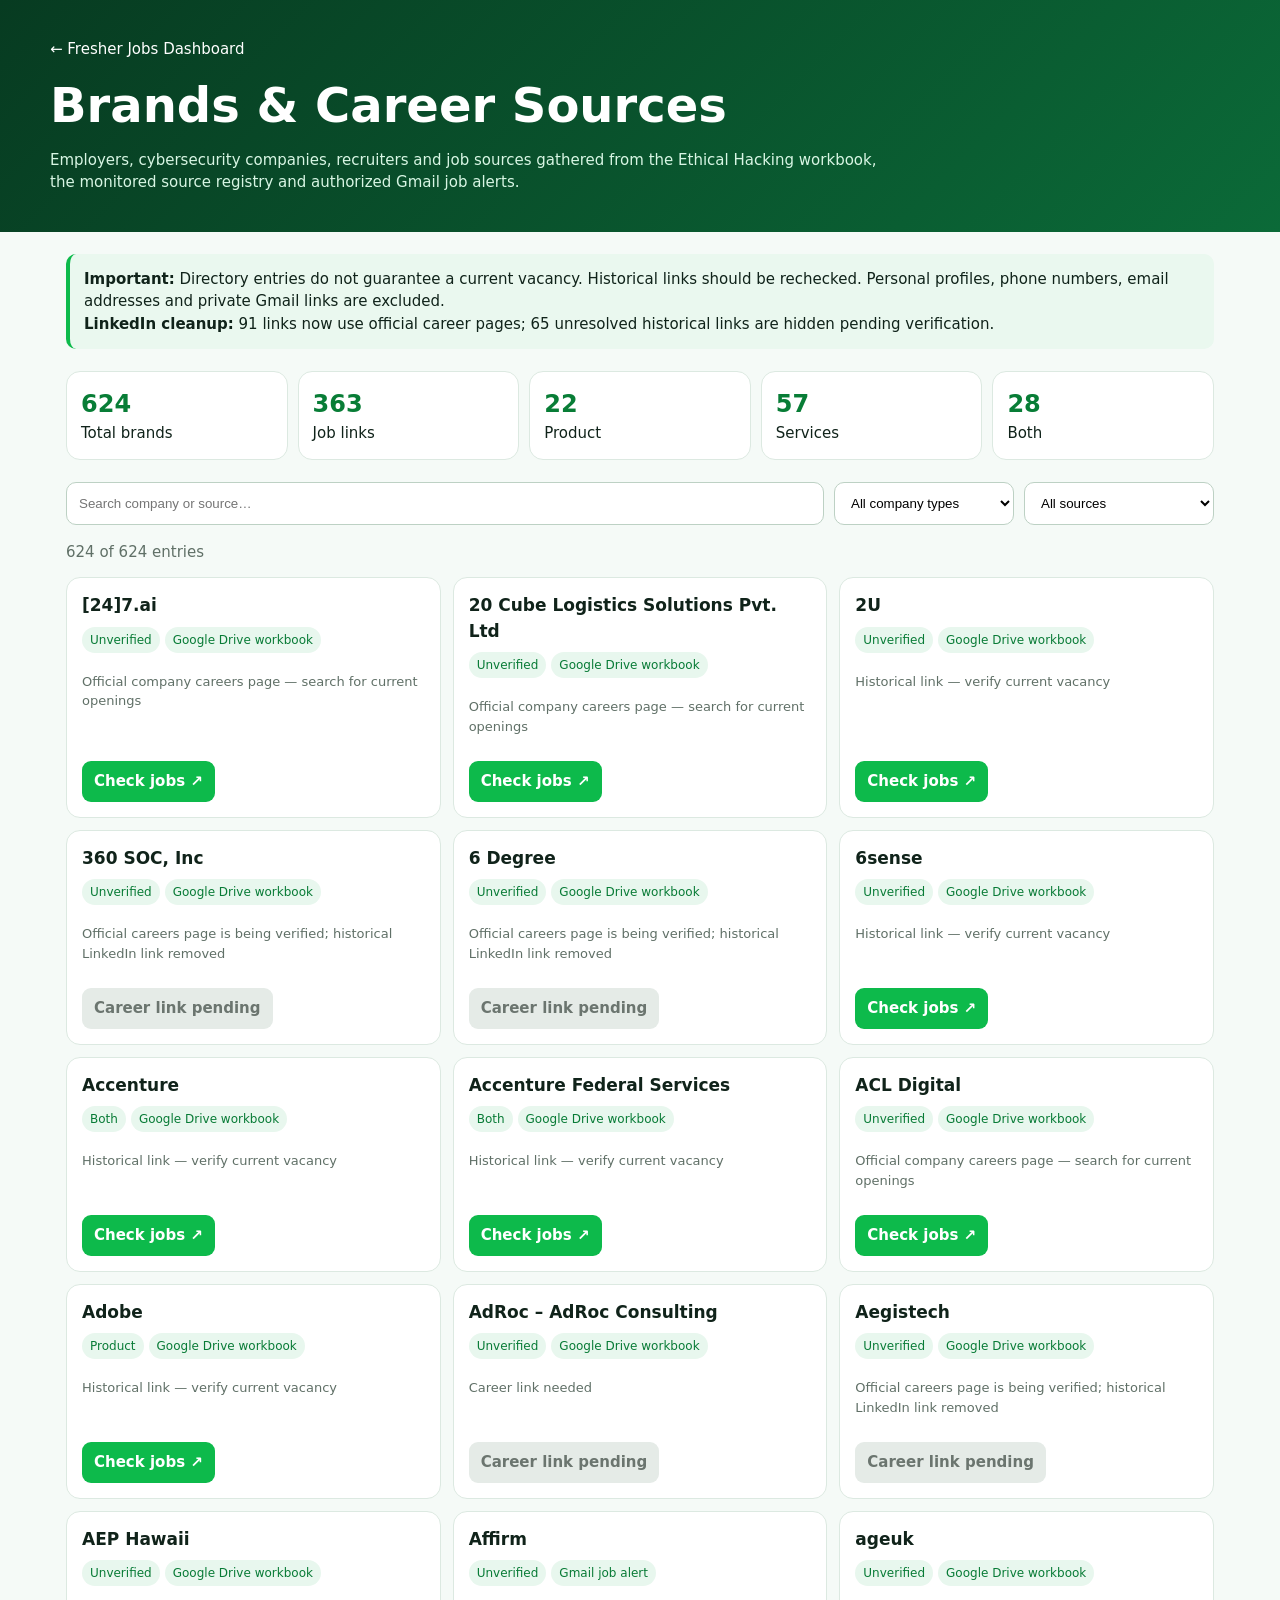
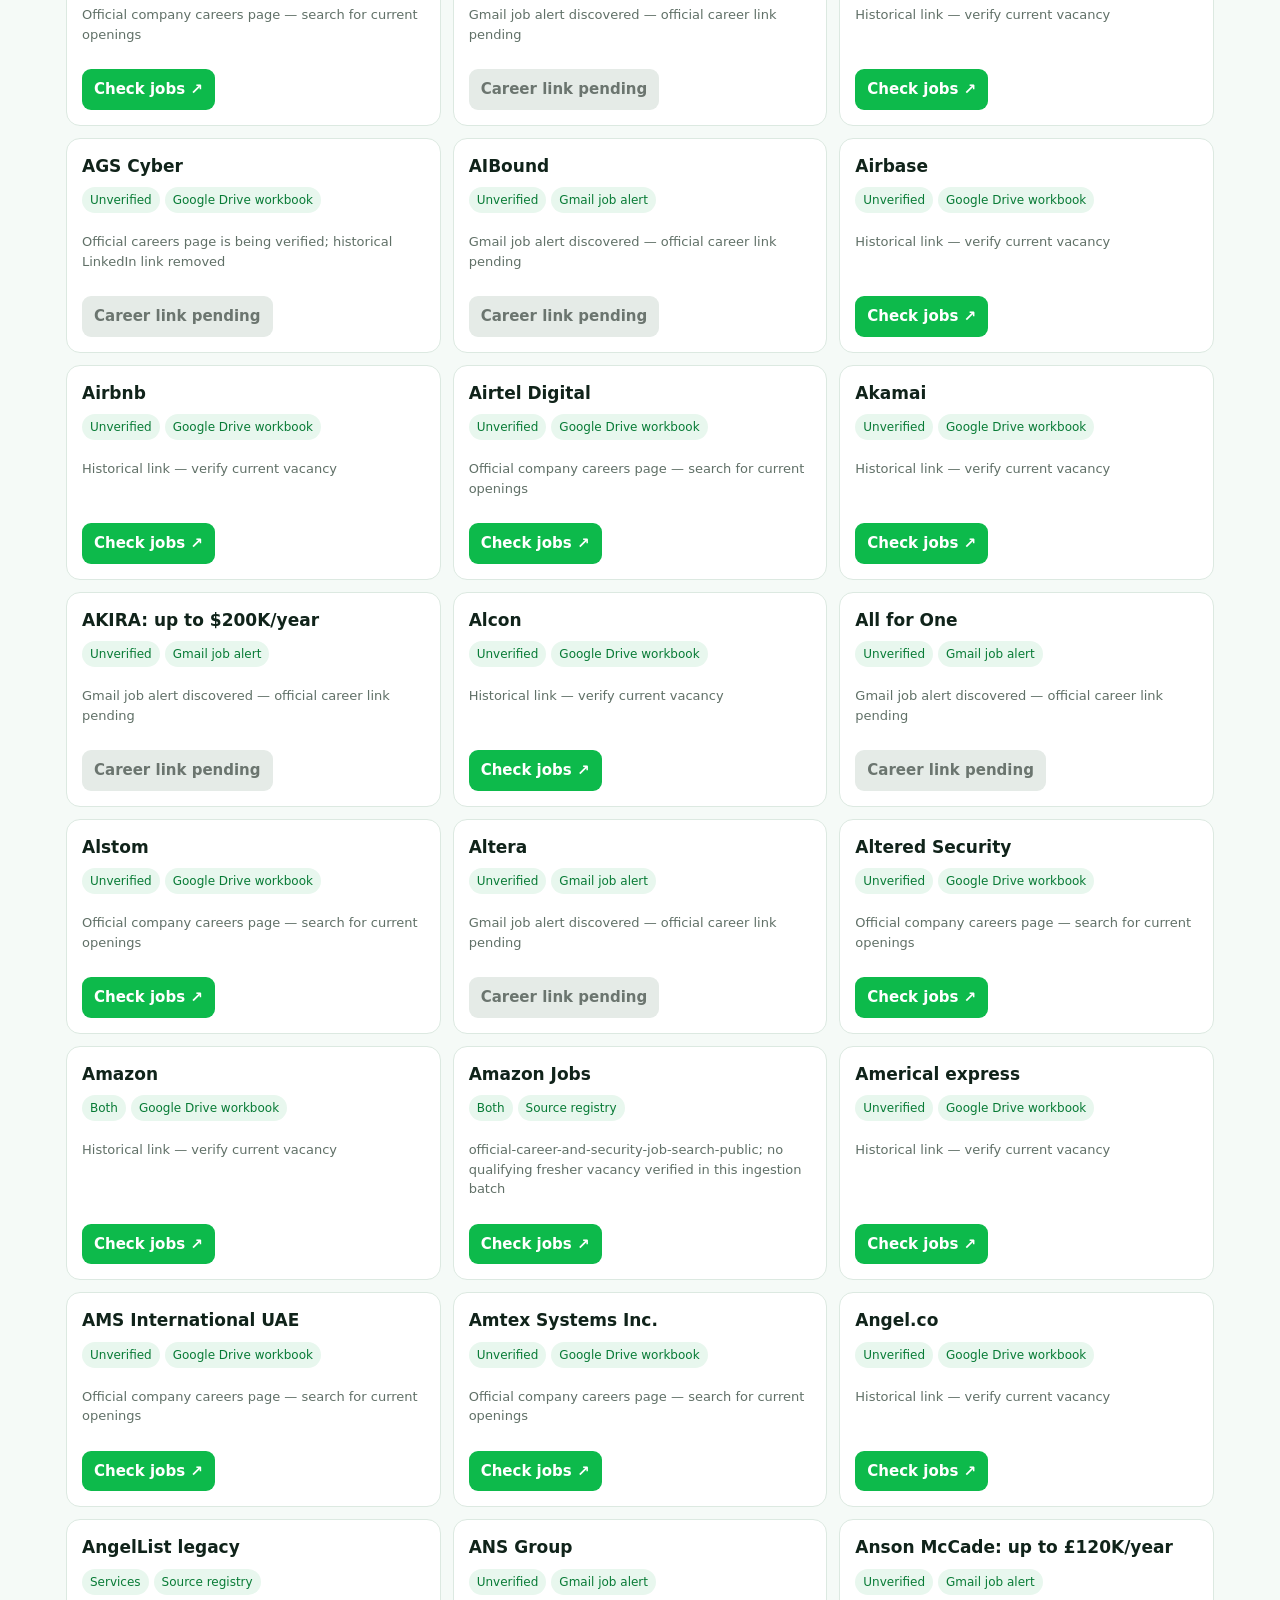
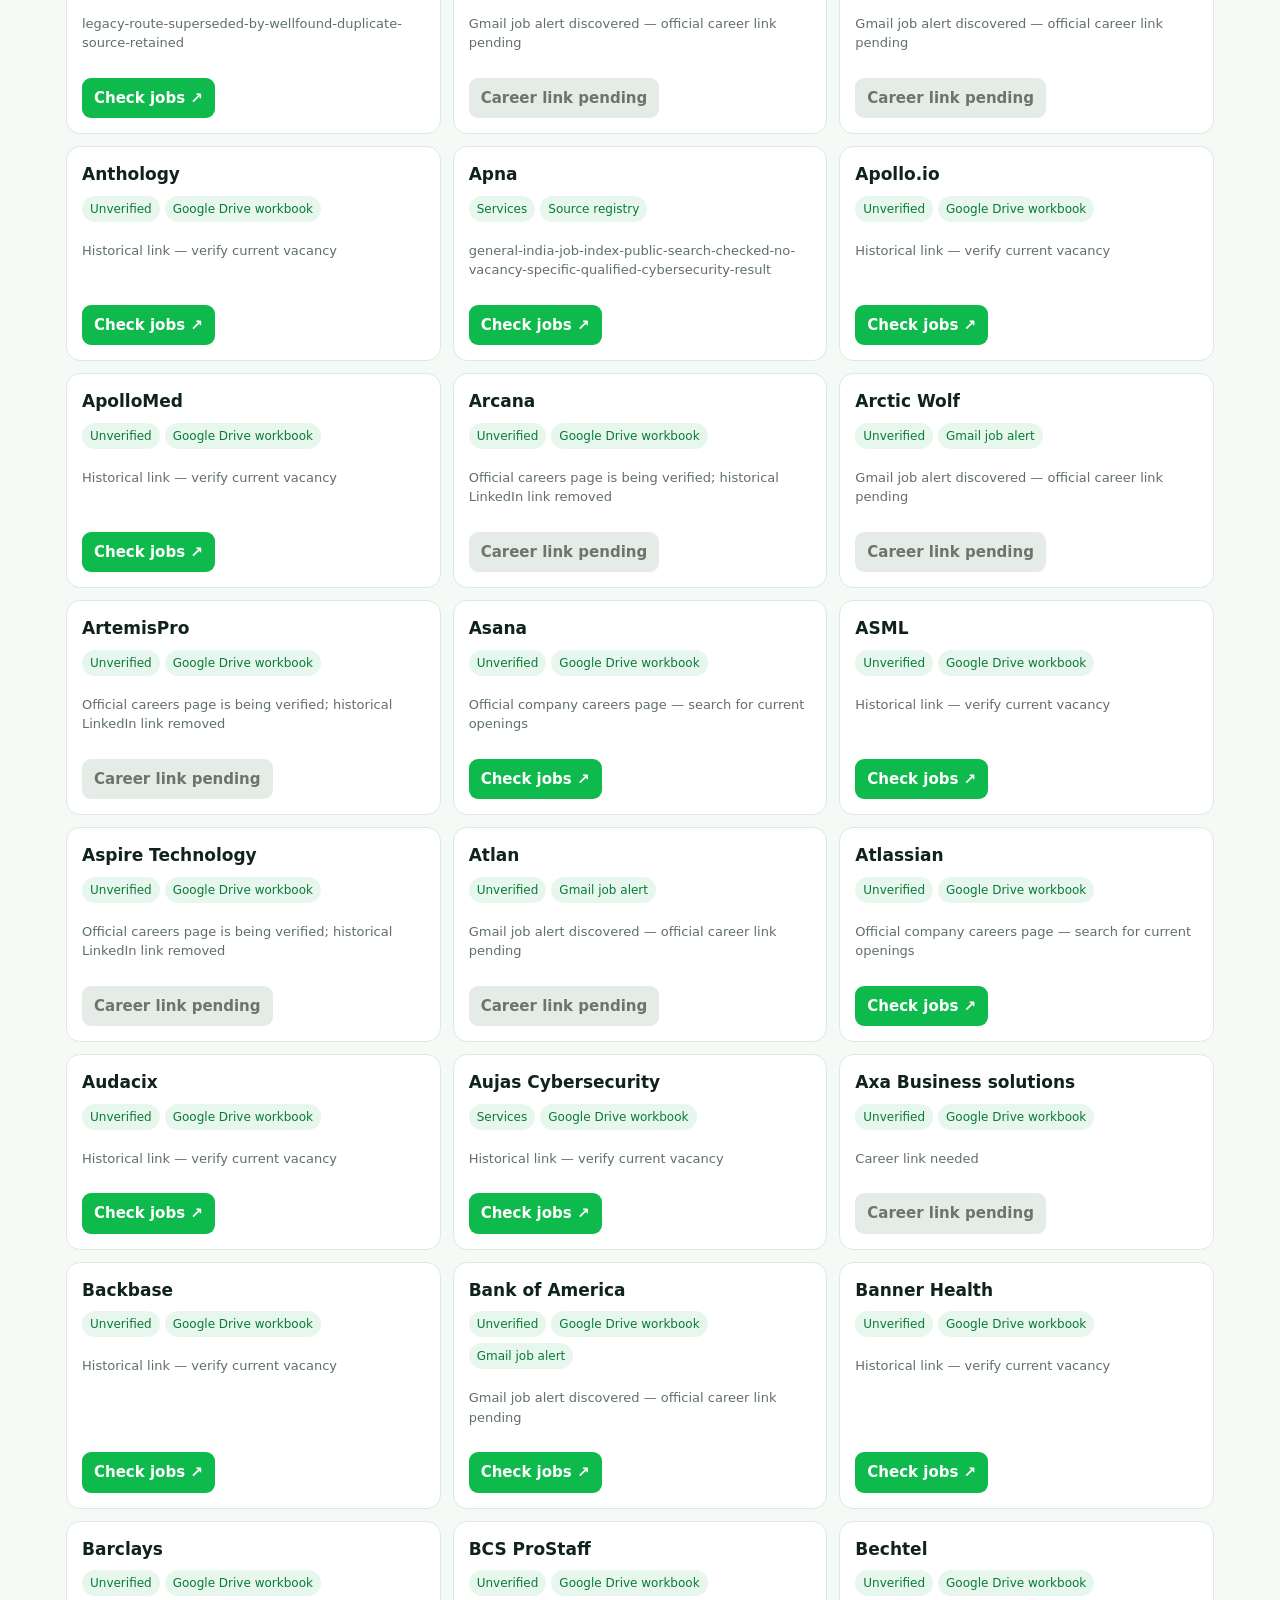
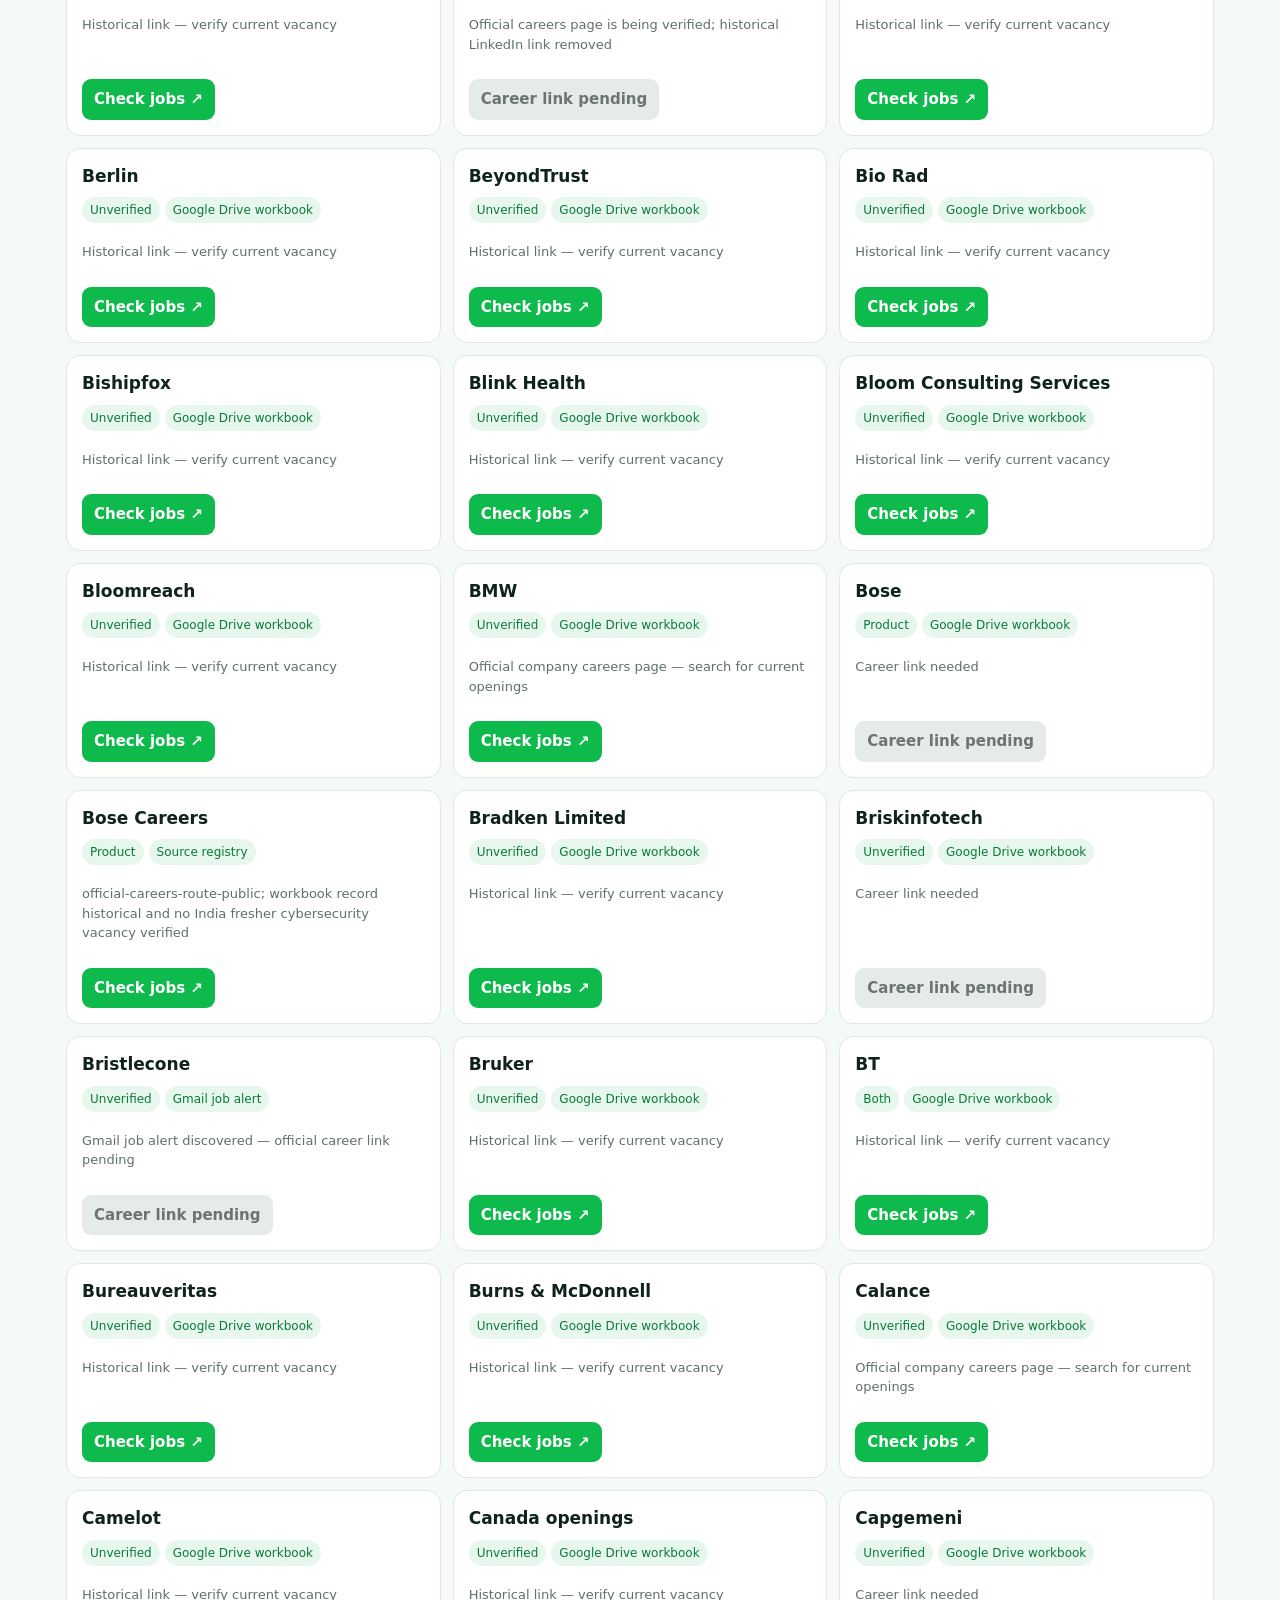
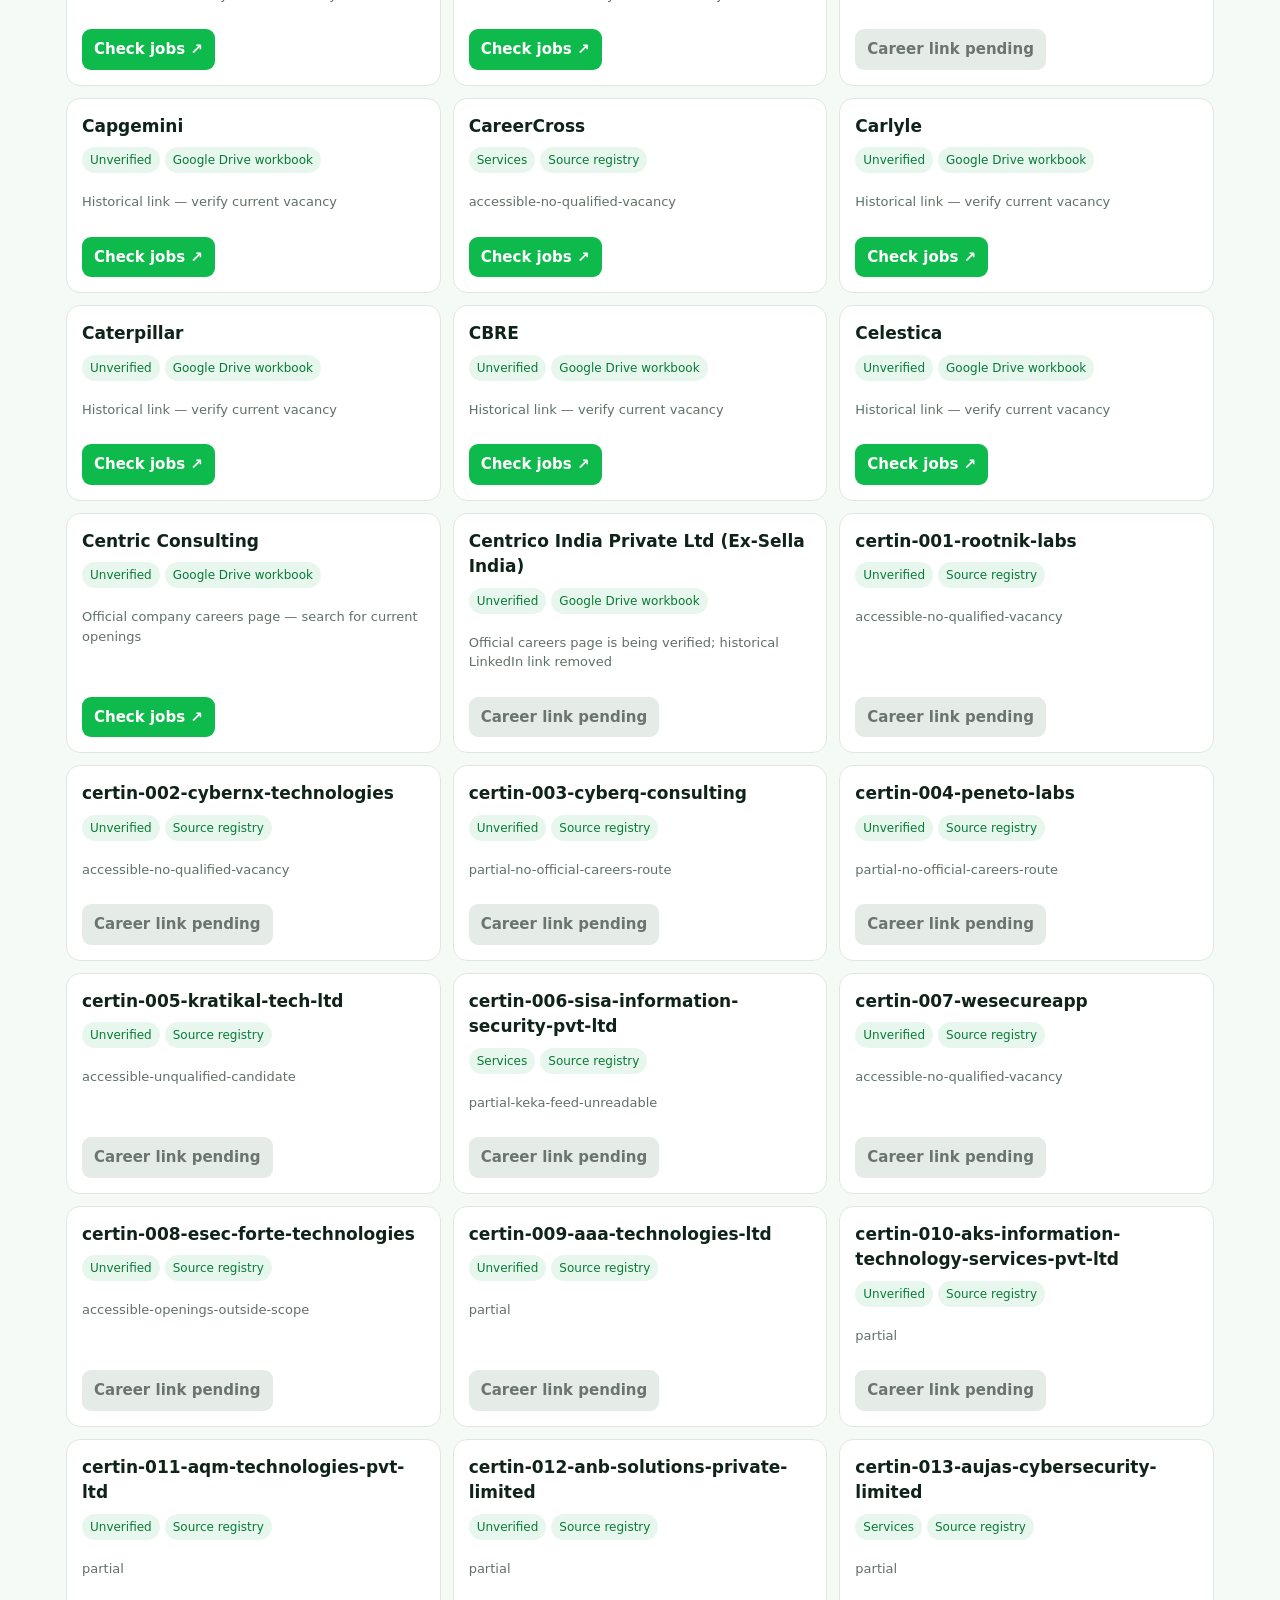
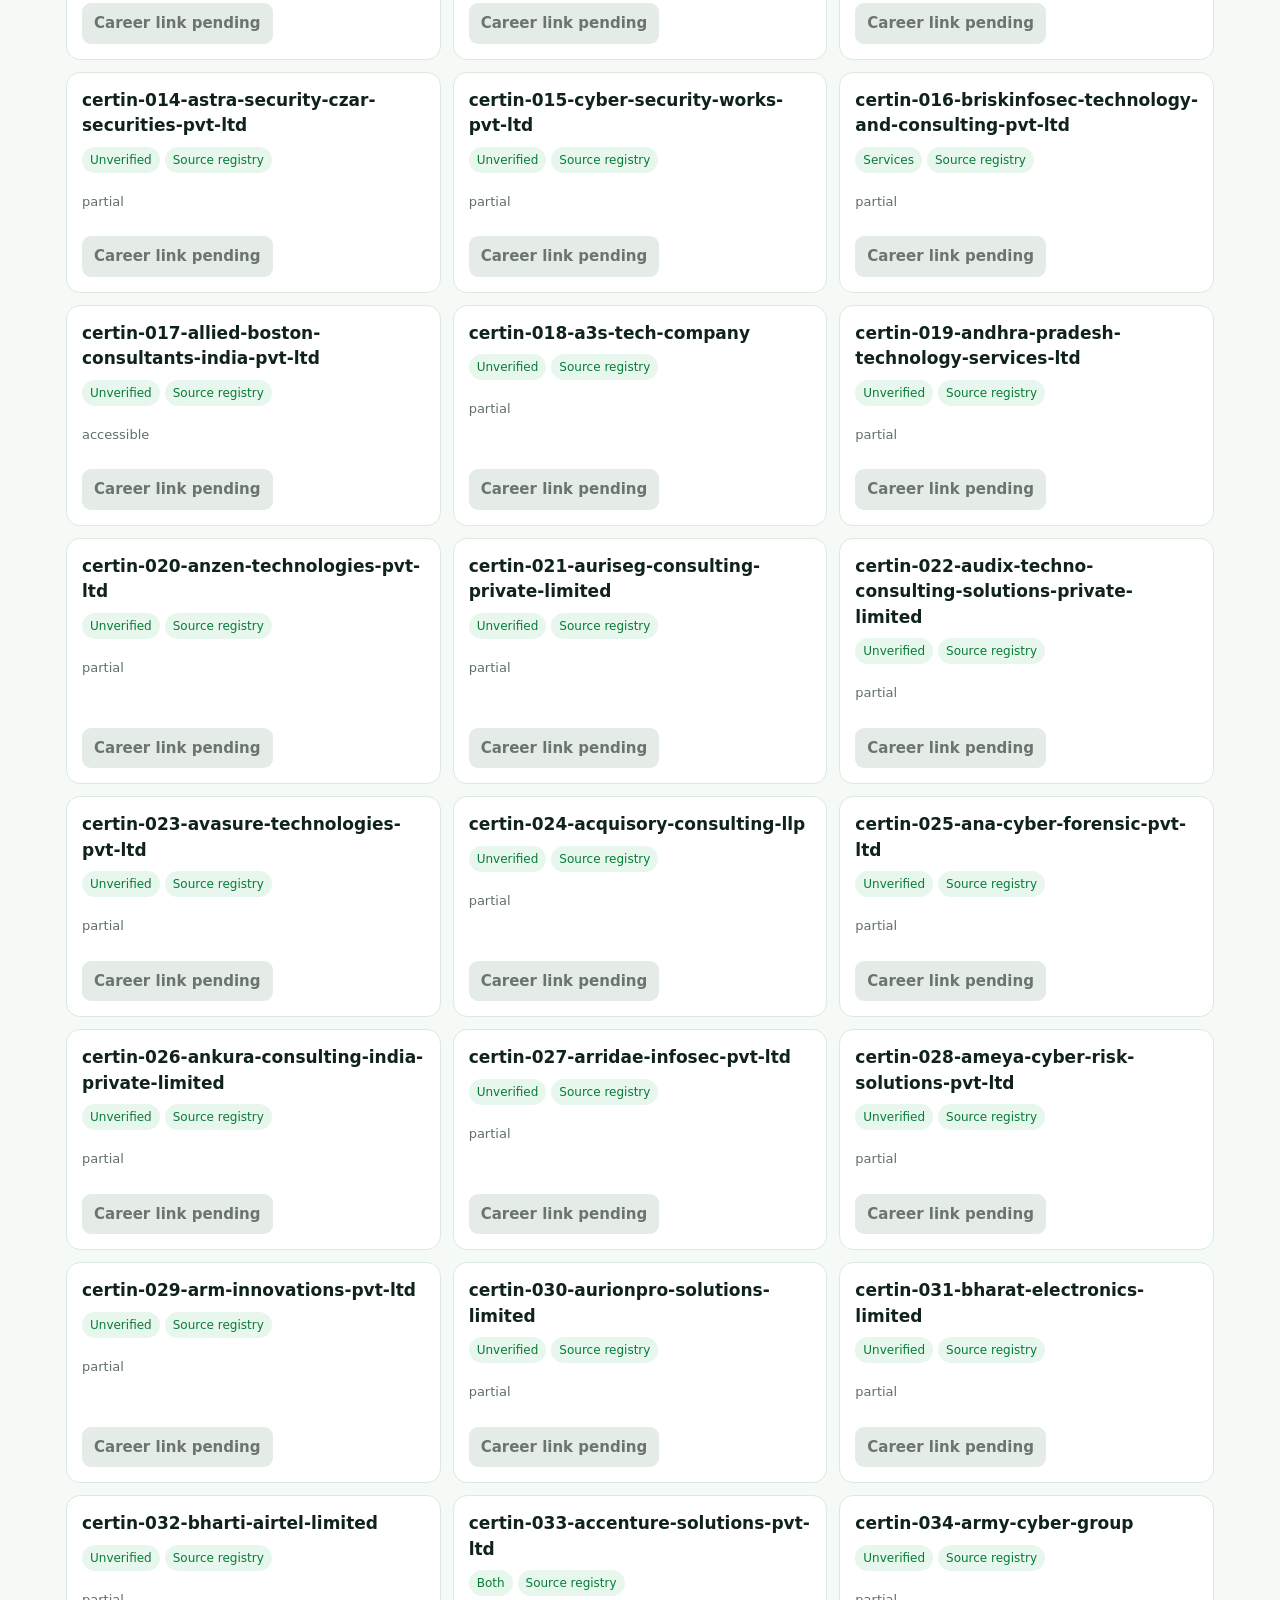
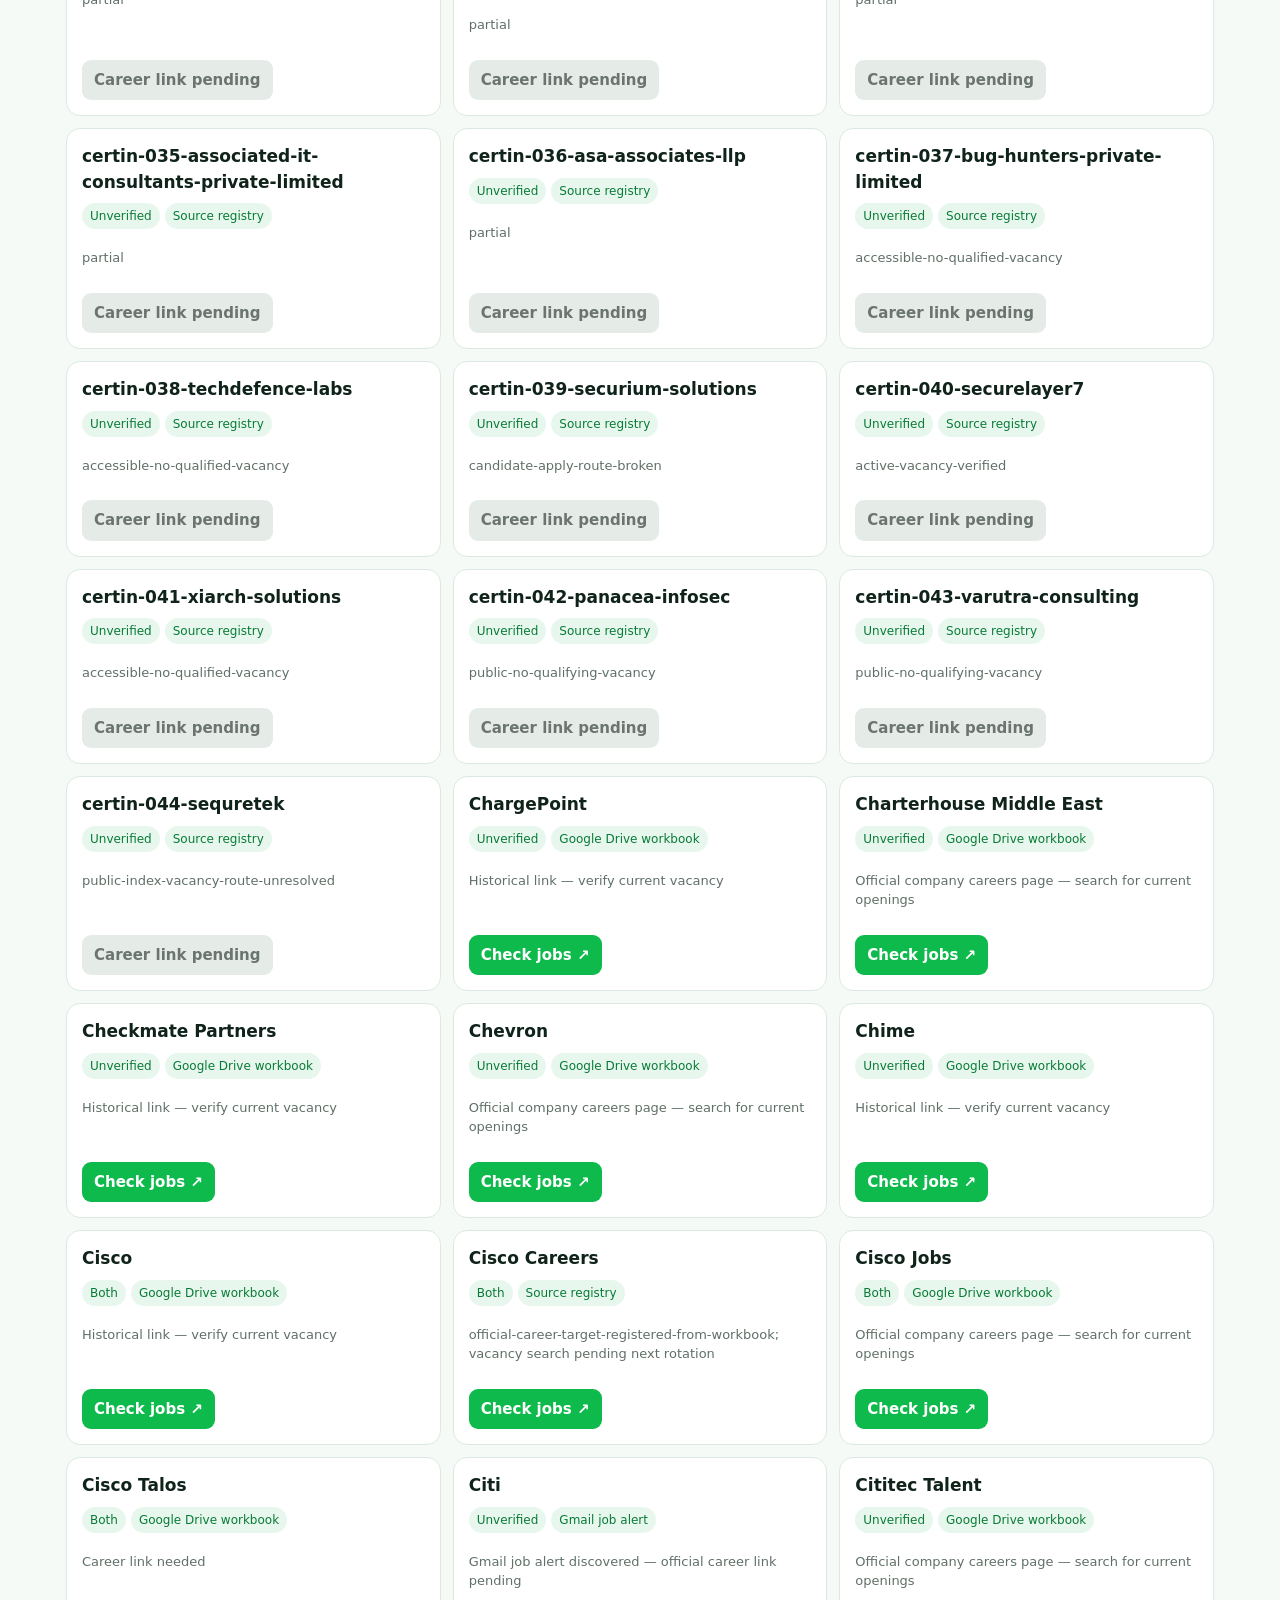
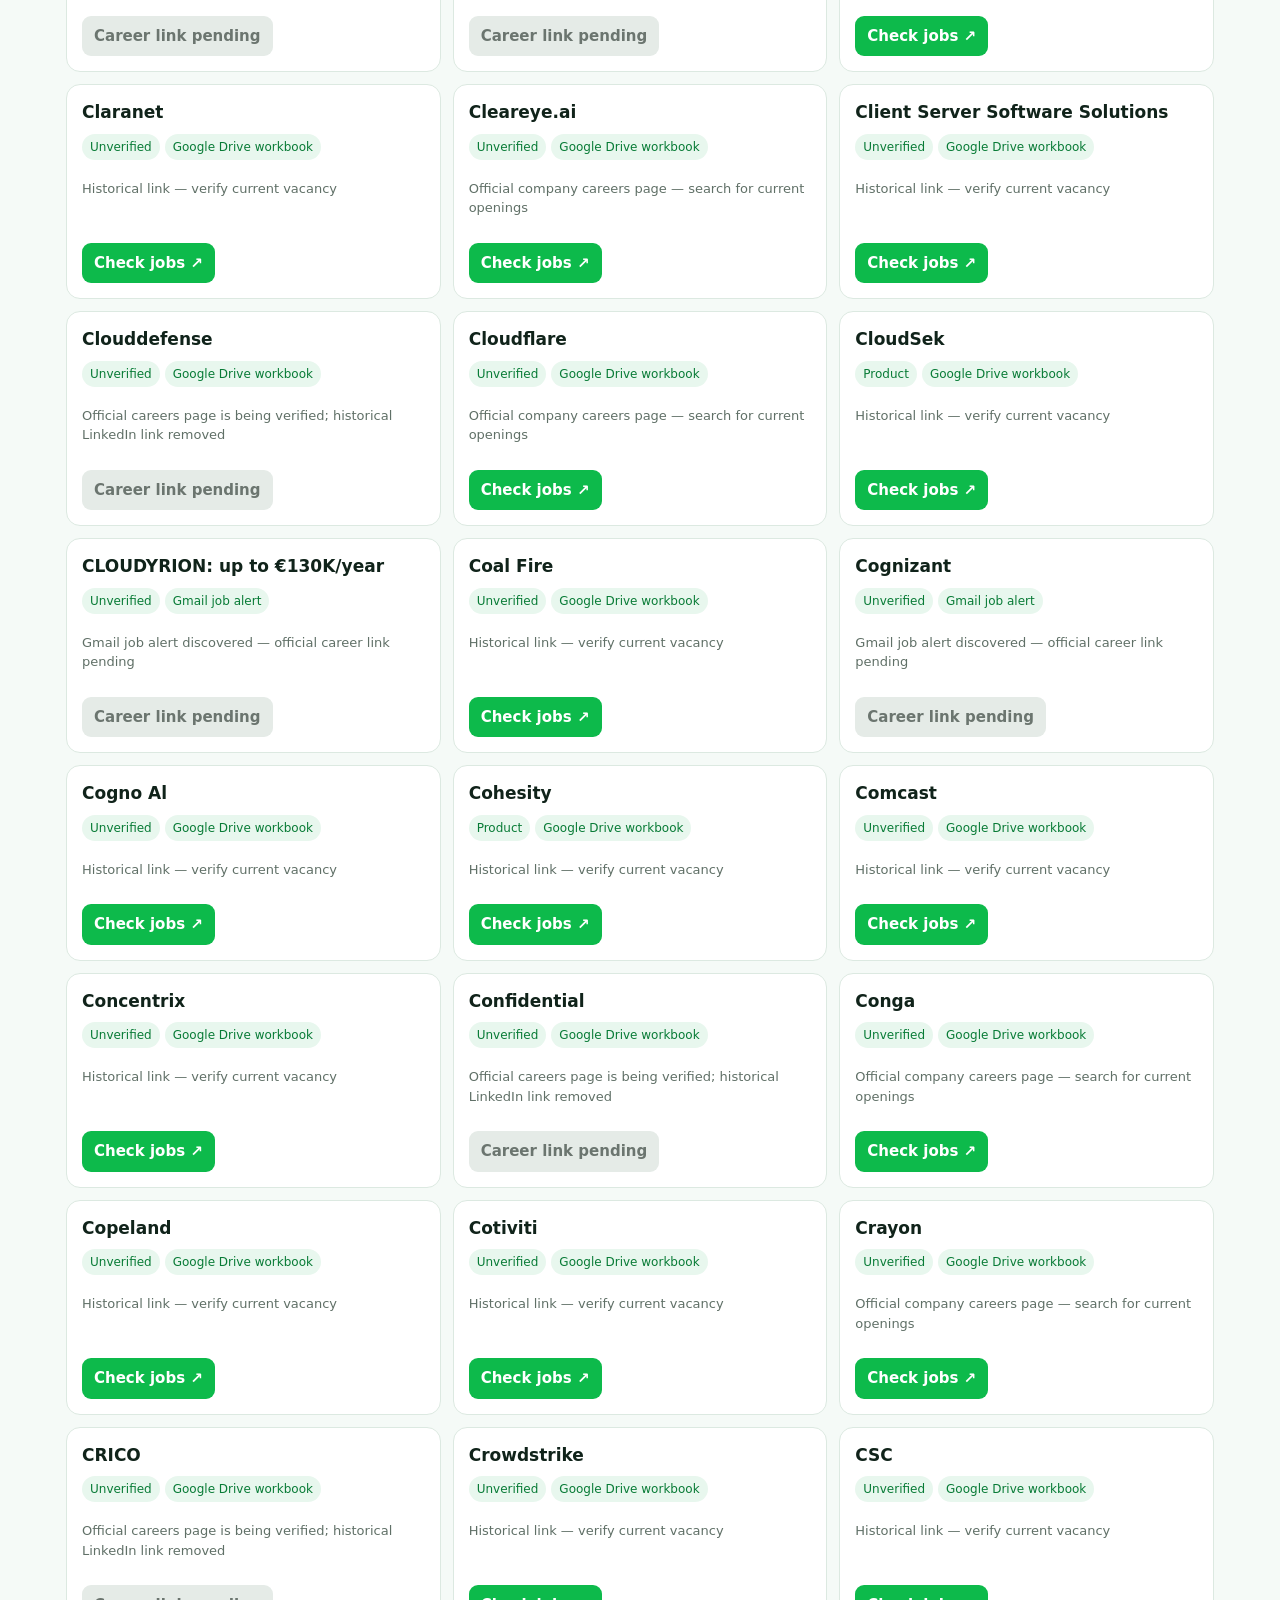
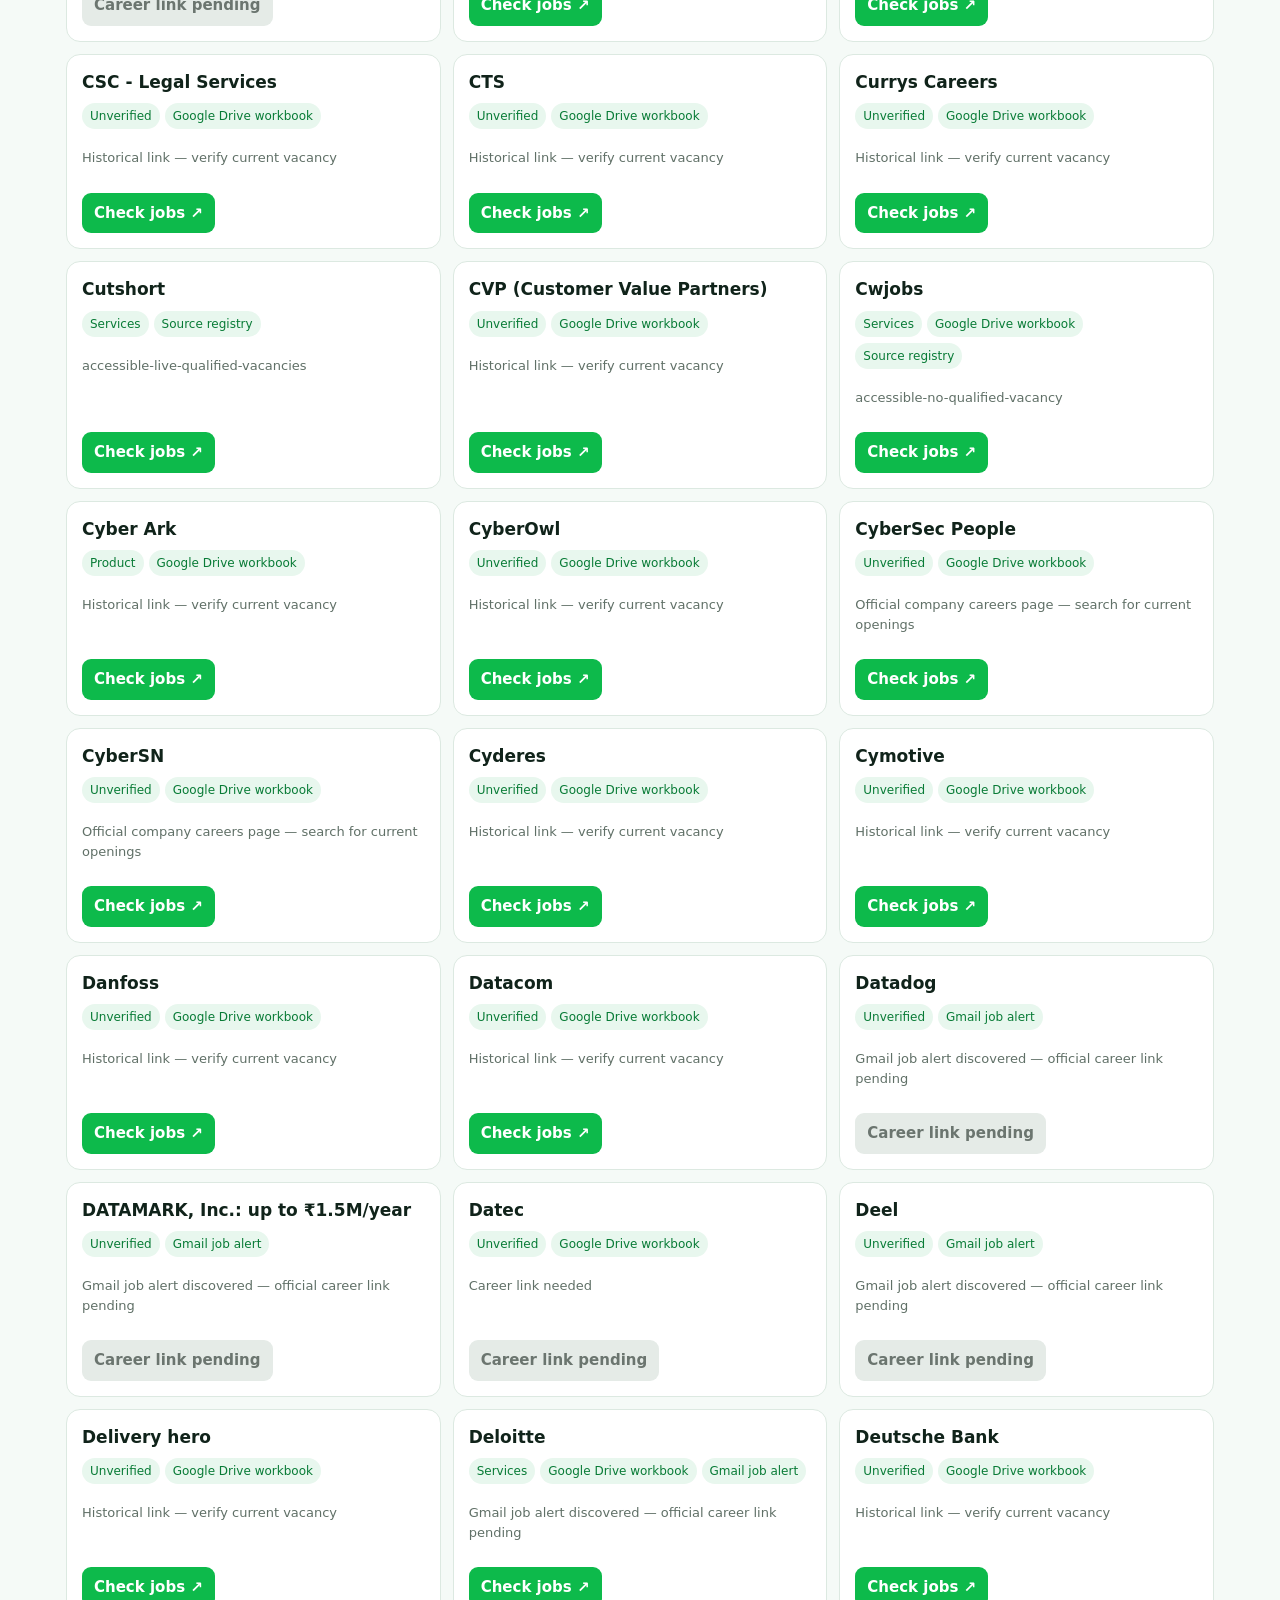
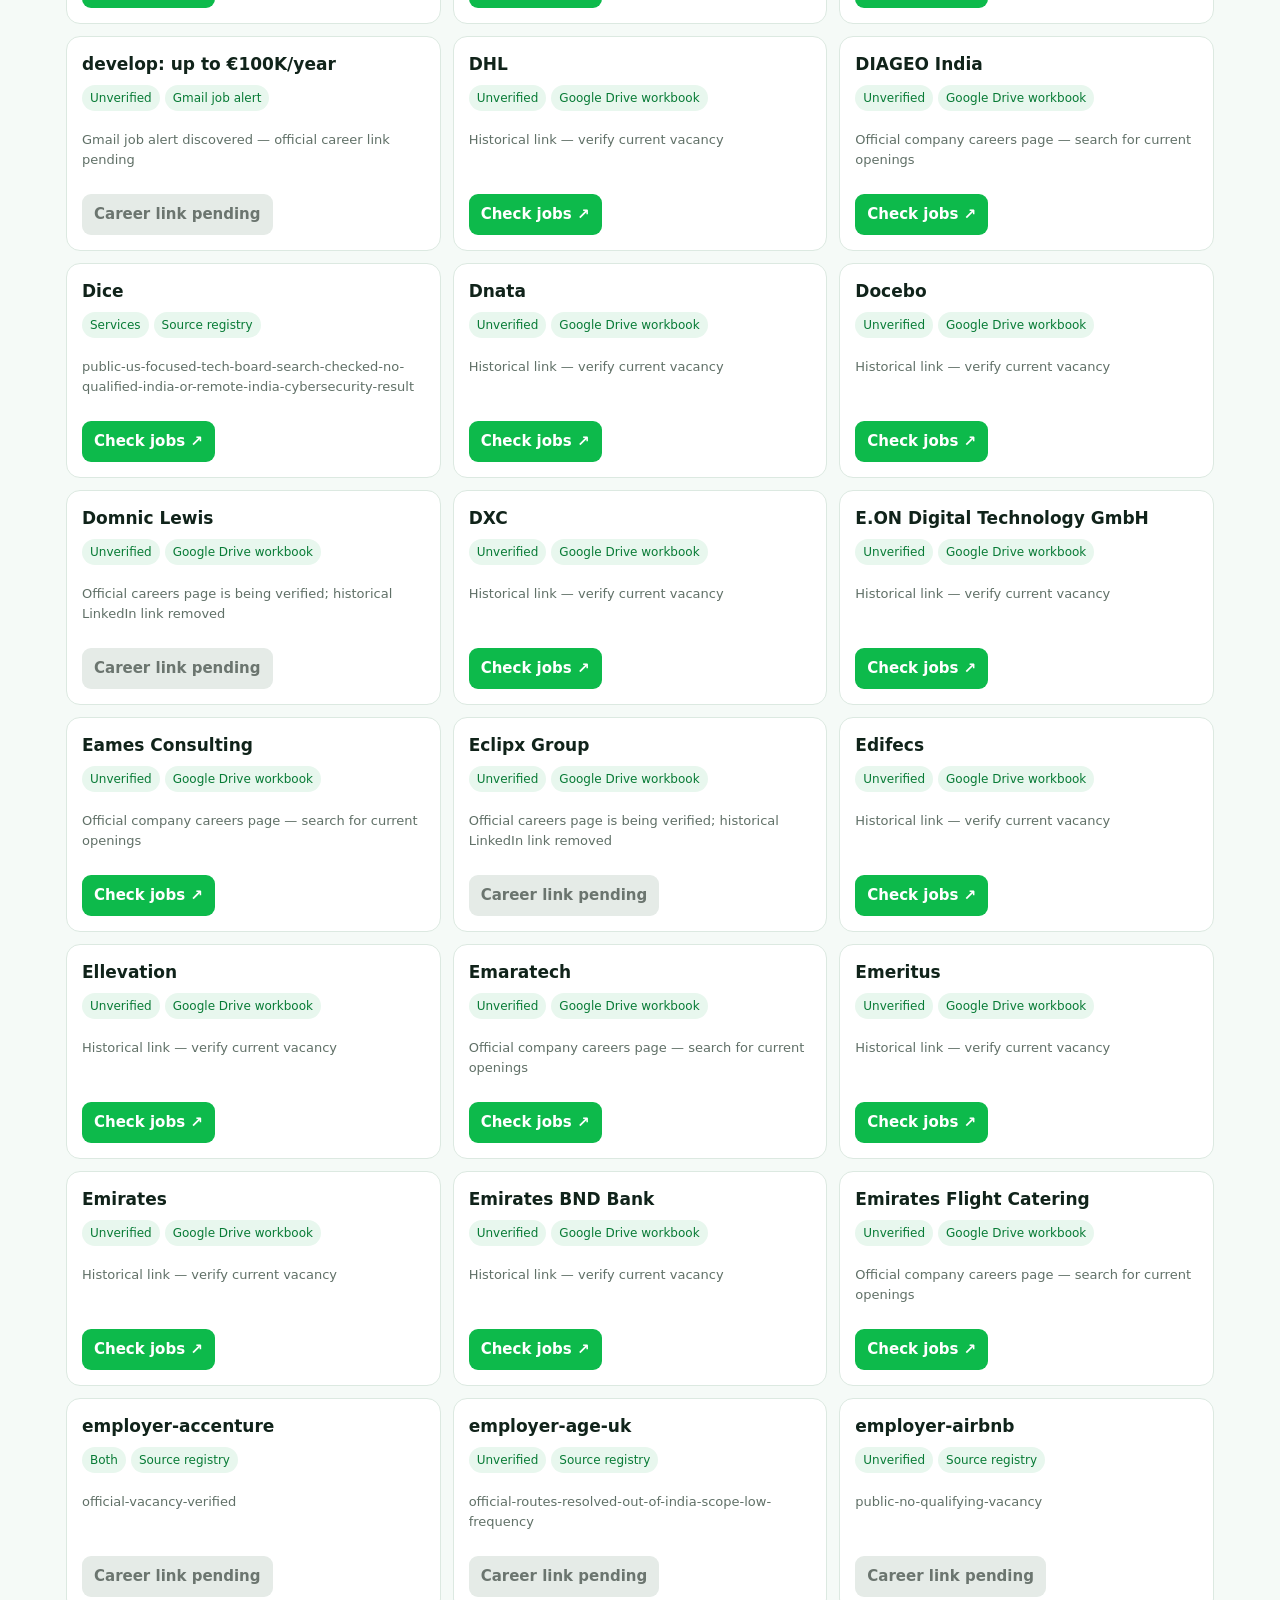
==== commit 30a81b7d: "Replace brands LinkedIn links with career pages" ====
--- a/brands/index.html
+++ b/brands/index.html
@@ -1 +1,3 @@
-<!doctype html><html lang="en"><head><meta charset="utf-8"><meta name="viewport" content="width=device-width,initial-scale=1"><title>Brands & Career Sources | Skillmate</title><meta name="description" content="Search cybersecurity employers, career pages and job sources gathered by Skillmate."><style>:root{--g:#0DBA4B;--ink:#10231a;--muted:#607067;--bg:#f5faf7;--card:#fff;--line:#dce9e1}*{box-sizing:border-box}body{margin:0;font:15px/1.5 Inter,system-ui,sans-serif;color:var(--ink);background:var(--bg)}header{background:linear-gradient(135deg,#073b21,#0b6a38);color:#fff;padding:38px 20px}header>div,main{max-width:1180px;margin:auto}h1{margin:8px 0;font-size:clamp(28px,5vw,48px)}header p{max-width:850px;margin:0;color:#d8f6e4}.back{color:#fff;text-decoration:none}.stats{display:grid;grid-template-columns:repeat(5,1fr);gap:10px;margin:22px 0}.stat{background:#fff;border:1px solid var(--line);border-radius:14px;padding:14px}.stat b{display:block;font-size:24px;color:#087d36}main{padding:22px 16px 50px}.note{background:#eaf8ef;border-left:4px solid var(--g);padding:14px;border-radius:10px}.controls{display:grid;grid-template-columns:1fr 180px 190px;gap:10px;margin:16px 0}input,select{width:100%;padding:12px;border:1px solid #bdd1c4;border-radius:10px;background:#fff}.grid{display:grid;grid-template-columns:repeat(3,1fr);gap:12px}.card{background:#fff;border:1px solid var(--line);border-radius:14px;padding:15px;display:flex;flex-direction:column;min-height:185px}.card h2{font-size:17px;margin:0 0 8px}.pill{display:inline-block;font-size:12px;padding:4px 8px;border-radius:999px;background:#e8f7ee;color:#087b36;margin:0 5px 6px 0}.muted{color:var(--muted);font-size:13px}.actions{margin-top:auto;padding-top:12px}.btn{display:inline-block;background:var(--g);color:#fff;text-decoration:none;padding:9px 12px;border-radius:9px;font-weight:700}.disabled{background:#e5ebe7;color:#6b756f}.count{color:var(--muted);margin:8px 0 14px}@media(max-width:850px){.grid{grid-template-columns:repeat(2,1fr)}.stats{grid-template-columns:repeat(2,1fr)}.controls{grid-template-columns:1fr}}@media(max-width:540px){.grid{grid-template-columns:1fr}}</style></head><body><header><div><a class="back" href="../">← Fresher Jobs Dashboard</a><h1>Brands & Career Sources</h1><p>Employers, cybersecurity companies, recruiters and job sources gathered from the Ethical Hacking workbook, the monitored source registry and authorized Gmail job alerts.</p></div></header><main><div class="note"><strong>Important:</strong> Directory entries do not guarantee a current vacancy. Historical links should be rechecked. Personal profiles, phone numbers, email addresses and private Gmail links are excluded.</div><section class="stats"><div class="stat"><b>624</b>Total brands</div><div class="stat"><b>428</b>Job links</div><div class="stat"><b>22</b>Product</div><div class="stat"><b>57</b>Services</div><div class="stat"><b>28</b>Both</div></section><div class="controls"><input id="q" placeholder="Search company or source…"><select id="type"><option value="">All company types</option><option>Product</option><option>Services</option><option>Both</option><option>Unverified</option></select><select id="src"><option value="">All sources</option><option>Google Drive workbook</option><option>Source registry</option><option>Gmail job alert</option></select></div><div class="count" id="count"></div><div class="grid" id="grid"></div></main><script>const DATA=[{"name":"[24]7.ai","companyType":"Unverified","jobUrl":"https://www.linkedin.com/jobs/view/3809617975/","sources":["Google Drive workbook"],"status":"Historical link — verify current vacancy"},{"name":"20 Cube Logistics Solutions Pvt. Ltd","companyType":"Unverified","jobUrl":"https://www.linkedin.com/jobs/view/information-technology-security-specialist-at-20-cube-logistics-solutions-pvt-ltd-3216356802/?utm_campaign=google_jobs_apply&utm_source=google_jobs_apply&utm_medium=organic&originalSubdomain=in","sources":["Google Drive workbook"],"status":"Historical link — verify current vacancy"},{"name":"2U","companyType":"Unverified","jobUrl":"https://boards.greenhouse.io/2u/jobs/7045175002","sources":["Google Drive workbook"],"status":"Historical link — verify current vacancy"},{"name":"360 SOC, Inc","companyType":"Unverified","jobUrl":"https://www.linkedin.com/jobs/view/3812636915","sources":["Google Drive workbook"],"status":"Historical link — verify current vacancy"},{"name":"6 Degree","companyType":"Unverified","jobUrl":"https://www.linkedin.com/jobs/view/3782762310/?trackingId=yJSXmfnLT3CUNiWO2sC9iw%3D%3D&refId=mchCLBEdQ5SEE9yHWS5dwQ%3D%3D&midToken=AQH8Ndu5NJNO7w&midSig=0tUs0VqtZc4r41&trk=eml-jobs_jymbii_digest-job_card-0-jobcard_body&trkEmail=eml-jobs_jymbii_digest-job_card-0-jobcard_body-null-2ts64f~lqapbvtm~8m-null-null&eid=2ts64f-lqapbvtm-8m&otpToken=MTMwMjFlZTkxNzJiY2NjNWJkMjQwNGVkNDYxY2VmYmQ4ZmM3ZDk0NTlhYTg4YTYxNzBjNzA4NmQ0YTUzNTlmM2Y2ZDRkZjgxNWJiNWVjZTI3ZGEwYWY1MzIwMDNlZTYxZmIxYzYwZGMyYTM1MTIzYzViMjM0YSwxLDE%3D","sources":["Google Drive workbook"],"status":"Historical link — verify current vacancy"},{"name":"6sense","companyType":"Unverified","jobUrl":"https://ats.comparably.com/api/v1/gh/6sense?gh_jid=4126661","sources":["Google Drive workbook"],"status":"Historical link — verify current vacancy"},{"name":"Accenture","companyType":"Both","jobUrl":"https://www.accenture.com/in-en/careers/jobdetails?id=56877_india_3&utm_campaign=google_jobs_apply&utm_source=google_jobs_apply&utm_medium=organic","sources":["Google Drive workbook"],"status":"Historical link — verify current vacancy"},{"name":"Accenture Federal Services","companyType":"Both","jobUrl":"https://boards.greenhouse.io/accenturefederalservices/jobs/4273766006?gh_jid=4273766006&ref=infosec-jobs.com&source=infosec-jobs.com","sources":["Google Drive workbook"],"status":"Historical link — verify current vacancy"},{"name":"ACL Digital","companyType":"Unverified","jobUrl":"https://www.linkedin.com/jobs/view/4319520532/","sources":["Google Drive workbook"],"status":"Historical link — verify current vacancy"},{"name":"Adobe","companyType":"Product","jobUrl":"https://adobe.wd5.myworkdayjobs.com/en-US/external_experienced/job/Penetration-Tester_R129395-1","sources":["Google Drive workbook"],"status":"Historical link — verify current vacancy"},{"name":"AdRoc – AdRoc Consulting","companyType":"Unverified","jobUrl":"","sources":["Google Drive workbook"],"status":"Career link needed"},{"name":"Aegistech","companyType":"Unverified","jobUrl":"https://www.linkedin.com/jobs/view/3814879188","sources":["Google Drive workbook"],"status":"Historical link — verify current vacancy"},{"name":"AEP Hawaii","companyType":"Unverified","jobUrl":"https://www.linkedin.com/jobs/view/3879260710","sources":["Google Drive workbook"],"status":"Historical link — verify current vacancy"},{"name":"Affirm","companyType":"Unverified","jobUrl":"","sources":["Gmail job alert"],"status":"Gmail job alert discovered — official career link pending"},{"name":"ageuk","companyType":"Unverified","jobUrl":"https://www.ageuk.org.uk/about-us/jobs/current-vacancies/apply/?jobId=PTUFK026203F3VBQB68798NG9-14393&langCode=en_GB&sourceBoard=reed.co.uk+%28premium+plus%29&source=reed.co.uk+%28premium+plus%29&sType=reed_premiumplus&board_id=3479&board_name=reed.co.uk+%28premium+plus%29","sources":["Google Drive workbook"],"status":"Historical link — verify current vacancy"},{"name":"AGS Cyber","companyType":"Unverified","jobUrl":"https://www.linkedin.com/jobs/view/3778237088/?eBP=NOT_ELIGIBLE_FOR_CHARGING&refId=%2FGcg%2B2YIqyMRf9myfc%2FQZA%3D%3D&trackingId=r2%2FMMnksUNvSFUNt8jUvZQ%3D%3D&trk=flagship3_search_srp_jobs","sources":["Google Drive workbook"],"status":"Historical link — verify current vacancy"},{"name":"AIBound","companyType":"Unverified","jobUrl":"","sources":["Gmail job alert"],"status":"Gmail job alert discovered — official career link pending"},{"name":"Airbase","companyType":"Unverified","jobUrl":"https://boards.greenhouse.io/airbase/jobs/4988222004","sources":["Google Drive workbook"],"status":"Historical link — verify current vacancy"},{"name":"Airbnb","companyType":"Unverified","jobUrl":"https://careers.airbnb.com/positions/7158734/?gh_src=34ewj2","sources":["Google Drive workbook"],"status":"Historical link — verify current vacancy"},{"name":"Airtel Digital","companyType":"Unverified","jobUrl":"https://www.linkedin.com/jobs/view/3774398852/","sources":["Google Drive workbook"],"status":"Historical link — verify current vacancy"},{"name":"Akamai","companyType":"Unverified","jobUrl":"https://akamaicareers.inflightcloud.com/jobdetails/aka_ext/033309?section=aka_ext&job=033309","sources":["Google Drive workbook"],"status":"Historical link — verify current vacancy"},{"name":"AKIRA: up to $200K/year","companyType":"Unverified","jobUrl":"","sources":["Gmail job alert"],"status":"Gmail job alert discovered — official career link pending"},{"name":"Alcon","companyType":"Unverified","jobUrl":"https://alcon.wd5.myworkdayjobs.com/en-US/careers_alcon/job/Senior-Product-Security-Engineer--Threat-Intelligence_R-2023-27582-1","sources":["Google Drive workbook"],"status":"Historical link — verify current vacancy"},{"name":"All for One","companyType":"Unverified","jobUrl":"","sources":["Gmail job alert"],"status":"Gmail job alert discovered — official career link pending"},{"name":"Alstom","companyType":"Unverified","jobUrl":"https://www.linkedin.com/jobs/view/2914434251","sources":["Google Drive workbook"],"status":"Historical link — verify current vacancy"},{"name":"Altera","companyType":"Unverified","jobUrl":"","sources":["Gmail job alert"],"status":"Gmail job alert discovered — official career link pending"},{"name":"Altered Security","companyType":"Unverified","jobUrl":"https://www.linkedin.com/jobs/view/3796235646/?refId=36cc2cbc-ee1c-4bc1-abf8-a57c8838de90&trackingId=Mg6MQZTvSSWuA5%2BCv532xQ%3D%3D","sources":["Google Drive workbook"],"status":"Historical link — verify current vacancy"},{"name":"Amazon","companyType":"Both","jobUrl":"https://www.amazon.jobs/en/locations/unitedkingdom","sources":["Google Drive workbook"],"status":"Historical link — verify current vacancy"},{"name":"Amazon Jobs","companyType":"Both","jobUrl":"https://www.amazon.jobs/search","sources":["Source registry"],"status":"official-career-and-security-job-search-public; no qualifying fresher vacancy verified in this ingestion batch"},{"name":"Americal express","companyType":"Unverified","jobUrl":"https://www.naukri.com/job-listings-senior-information-security-analyst-american-express-company-bangalore-bengaluru-8-to-9-years-300124501912?src=simjobsjd_rt","sources":["Google Drive workbook"],"status":"Historical link — verify current vacancy"},{"name":"AMS International UAE","companyType":"Unverified","jobUrl":"https://www.linkedin.com/jobs/view/4310865907","sources":["Google Drive workbook"],"status":"Historical link — verify current vacancy"},{"name":"Amtex Systems Inc.","companyType":"Unverified","jobUrl":"https://www.linkedin.com/jobs/view/3808280823/","sources":["Google Drive workbook"],"status":"Historical link — verify current vacancy"},{"name":"Angel.co","companyType":"Unverified","jobUrl":"https://angel.co/jobs","sources":["Google Drive workbook"],"status":"Historical link — verify current vacancy"},{"name":"AngelList legacy","companyType":"Services","jobUrl":"https://angel.co/jobs","sources":["Source registry"],"status":"legacy-route-superseded-by-wellfound-duplicate-source-retained"},{"name":"ANS Group","companyType":"Unverified","jobUrl":"","sources":["Gmail job alert"],"status":"Gmail job alert discovered — official career link pending"},{"name":"Anson McCade: up to £120K/year","companyType":"Unverified","jobUrl":"","sources":["Gmail job alert"],"status":"Gmail job alert discovered — official career link pending"},{"name":"Anthology","companyType":"Unverified","jobUrl":"https://careers.anthology.com/jobs/7335320-it-security-engineer?source=LinkedIn-JS","sources":["Google Drive workbook"],"status":"Historical link — verify current vacancy"},{"name":"Apna","companyType":"Services","jobUrl":"https://apna.co/jobs","sources":["Source registry"],"status":"general-india-job-index-public-search-checked-no-vacancy-specific-qualified-cybersecurity-result"},{"name":"Apollo.io","companyType":"Unverified","jobUrl":"https://boards.greenhouse.io/apolloio/jobs/5020978004?source=LinkedIn","sources":["Google Drive workbook"],"status":"Historical link — verify current vacancy"},{"name":"ApolloMed","companyType":"Unverified","jobUrl":"https://jobs.jobvite.com/apollomed/job/oTbFqfwT?__jvst=Job%20Board&__jvsd=LinkedIn","sources":["Google Drive workbook"],"status":"Historical link — verify current vacancy"},{"name":"Arcana","companyType":"Unverified","jobUrl":"https://www.linkedin.com/jobs/view/4325781487","sources":["Google Drive workbook"],"status":"Historical link — verify current vacancy"},{"name":"Arctic Wolf","companyType":"Unverified","jobUrl":"","sources":["Gmail job alert"],"status":"Gmail job alert discovered — official career link pending"},{"name":"ArtemisPro","companyType":"Unverified","jobUrl":"https://www.linkedin.com/jobs/view/senior-devsecops-engineer-at-artemispro-3292020784/","sources":["Google Drive workbook"],"status":"Historical link — verify current vacancy"},{"name":"Asana","companyType":"Unverified","jobUrl":"https://www.linkedin.com/jobs/view/4316723473/","sources":["Google Drive workbook"],"status":"Historical link — verify current vacancy"},{"name":"ASML","companyType":"Unverified","jobUrl":"https://asml.wd3.myworkdayjobs.com/en-US/ASMLEXT1/job/Product-Security-Expert_J-00326561-1","sources":["Google Drive workbook"],"status":"Historical link — verify current vacancy"},{"name":"Aspire Technology","companyType":"Unverified","jobUrl":"https://www.linkedin.com/jobs/view/3784299323/?alternateChannel=search&refId=iffffKEESc2AEyZLxis5OQ%3D%3D&trackingId=iffffKEESc2AEyZLxis5OQ%3D%3D","sources":["Google Drive workbook"],"status":"Historical link — verify current vacancy"},{"name":"Atlan","companyType":"Unverified","jobUrl":"","sources":["Gmail job alert"],"status":"Gmail job alert discovered — official career link pending"},{"name":"Atlassian","companyType":"Unverified","jobUrl":"https://www.linkedin.com/jobs/view/3283311287","sources":["Google Drive workbook"],"status":"Historical link — verify current vacancy"},{"name":"Audacix","companyType":"Unverified","jobUrl":"https://www.audacix.com/","sources":["Google Drive workbook"],"status":"Historical link — verify current vacancy"},{"name":"Aujas Cybersecurity","companyType":"Services","jobUrl":"https://www.aujas.com/consultant-web-application-security-mobile-application-security","sources":["Google Drive workbook"],"status":"Historical link — verify current vacancy"},{"name":"Axa Business solutions","companyType":"Unverified","jobUrl":"","sources":["Google Drive workbook"],"status":"Career link needed"},{"name":"Backbase","companyType":"Unverified","jobUrl":"https://www.backbase.com/careers/jobs/7362301-security-director","sources":["Google Drive workbook"],"status":"Historical link — verify current vacancy"},{"name":"Bank of America","companyType":"Unverified","jobUrl":"https://ghr.wd1.myworkdayjobs.com/Lateral-US/job/Denver/System-Data-Security-Analyst---Cyber-Security-Operations_22079139-2","sources":["Google Drive workbook","Gmail job alert"],"status":"Gmail job alert discovered — official career link pending"},{"name":"Banner Health","companyType":"Unverified","jobUrl":"https://bannerhealth.wd5.myworkdayjobs.com/en-US/Careers/job/Remote-Cybersecurity-Engineer-I_R90144","sources":["Google Drive workbook"],"status":"Historical link — verify current vacancy"},{"name":"Barclays","companyType":"Unverified","jobUrl":"https://apply.jobs.barclays/careersection/careersection/2/jobdetail.ftl","sources":["Google Drive workbook"],"status":"Historical link — verify current vacancy"},{"name":"BCS ProStaff","companyType":"Unverified","jobUrl":"https://www.linkedin.com/jobs/view/3810143325","sources":["Google Drive workbook"],"status":"Historical link — verify current vacancy"},{"name":"Bechtel","companyType":"Unverified","jobUrl":"https://jobs.bechtel.com/job/Jubail-Cyber-Security-Specialist-NA/927184000/","sources":["Google Drive workbook"],"status":"Historical link — verify current vacancy"},{"name":"Berlin","companyType":"Unverified","jobUrl":"https://sumup.com/careers/positions/berlin-germany/information-security/senior-security-engineer-product-security/5104949002/?gh_jid=5104949002","sources":["Google Drive workbook"],"status":"Historical link — verify current vacancy"},{"name":"BeyondTrust","companyType":"Unverified","jobUrl":"https://boards.greenhouse.io/beyondtrust/jobs/5547033","sources":["Google Drive workbook"],"status":"Historical link — verify current vacancy"},{"name":"Bio Rad","companyType":"Unverified","jobUrl":"https://careers-biorad.icims.com/jobs/33242/sr.-security-pentester--%2410%2c000-hiring-bonus/job?mode=submit_apply","sources":["Google Drive workbook"],"status":"Historical link — verify current vacancy"},{"name":"Bishipfox","companyType":"Unverified","jobUrl":"https://bishopfox.com/jobs?gh_jid=3926212","sources":["Google Drive workbook"],"status":"Historical link — verify current vacancy"},{"name":"Blink Health","companyType":"Unverified","jobUrl":"https://boards.greenhouse.io/blinkhealth/jobs/6980632002","sources":["Google Drive workbook"],"status":"Historical link — verify current vacancy"},{"name":"Bloom Consulting Services","companyType":"Unverified","jobUrl":"https://jobs.hireciel.com/blom/requirement/[base64]","sources":["Google Drive workbook"],"status":"Historical link — verify current vacancy"},{"name":"Bloomreach","companyType":"Unverified","jobUrl":"https://boards.greenhouse.io/bloomreach/jobs/5391061","sources":["Google Drive workbook"],"status":"Historical link — verify current vacancy"},{"name":"BMW","companyType":"Unverified","jobUrl":"https://www.linkedin.com/jobs/view/cyber-security-specialist-at-bmw-group-india-3245151151/?utm_campaign=google_jobs_apply&utm_source=google_jobs_apply&utm_medium=organic&originalSubdomain=in","sources":["Google Drive workbook"],"status":"Historical link — verify current vacancy"},{"name":"Bose","companyType":"Product","jobUrl":"","sources":["Google Drive workbook"],"status":"Career link needed"},{"name":"Bose Careers","companyType":"Product","jobUrl":"https://careers.bose.com/","sources":["Source registry"],"status":"official-careers-route-public; workbook record historical and no India fresher cybersecurity vacancy verified"},{"name":"Bradken Limited","companyType":"Unverified","jobUrl":"https://clientapps.jobadder.com/94559/bradken-apac-and-africa/630530/cyber-security-analyst","sources":["Google Drive workbook"],"status":"Historical link — verify current vacancy"},{"name":"Briskinfotech","companyType":"Unverified","jobUrl":"","sources":["Google Drive workbook"],"status":"Career link needed"},{"name":"Bristlecone","companyType":"Unverified","jobUrl":"","sources":["Gmail job alert"],"status":"Gmail job alert discovered — official career link pending"},{"name":"Bruker","companyType":"Unverified","jobUrl":"https://englishcareers-bruker.icims.com/jobs/14830/senior-cyber-security-analyst/login","sources":["Google Drive workbook"],"status":"Historical link — verify current vacancy"},{"name":"BT","companyType":"Both","jobUrl":"https://www.bt.com/careers","sources":["Google Drive workbook"],"status":"Historical link — verify current vacancy"},{"name":"Bureauveritas","companyType":"Unverified","jobUrl":"https://cybersecurity.bureauveritas.com/nl/careers/security-management-consultant","sources":["Google Drive workbook"],"status":"Historical link — verify current vacancy"},{"name":"Burns & McDonnell","companyType":"Unverified","jobUrl":"https://burnsmcd.jobs/kansas-city-mo/senior-electronic-security-specialist-aviation-federal-multiple-locations/CCCE8546295847E08A848BD39AA8B72B/job/?vs=1606","sources":["Google Drive workbook"],"status":"Historical link — verify current vacancy"},{"name":"Calance","companyType":"Unverified","jobUrl":"https://www.linkedin.com/jobs/view/3769530483/?refId=XhuoG1wlSai27WmeY%2FXl4Q%3D%3D&trackingId=q%2BGVrj11SSqrOjnTzClUsw%3D%3D","sources":["Google Drive workbook"],"status":"Historical link — verify current vacancy"},{"name":"Camelot","companyType":"Unverified","jobUrl":"https://careers.camelot-group.com/ITLab/job/Mannheim-Senior-IT-Security-Specialist-%28fmd%29/1030161001/","sources":["Google Drive workbook"],"status":"Historical link — verify current vacancy"},{"name":"Canada openings","companyType":"Unverified","jobUrl":"https://wowjobs.ca/","sources":["Google Drive workbook"],"status":"Historical link — verify current vacancy"},{"name":"Capgemeni","companyType":"Unverified","jobUrl":"","sources":["Google Drive workbook"],"status":"Career link needed"},{"name":"Capgemini","companyType":"Unverified","jobUrl":"https://www.capgemini.com/jobs/UmlyGoMBp4DrZzPZOIES/security-engineer/","sources":["Google Drive workbook"],"status":"Historical link — verify current vacancy"},{"name":"CareerCross","companyType":"Services","jobUrl":"https://www.careercross.com/","sources":["Source registry"],"status":"accessible-no-qualified-vacancy"},{"name":"Carlyle","companyType":"Unverified","jobUrl":"https://carlyle.avature.net/externalcareers/JobDetail/Principal-Deputy-Chief-Information-Security-Officer/3698","sources":["Google Drive workbook"],"status":"Historical link — verify current vacancy"},{"name":"Caterpillar","companyType":"Unverified","jobUrl":"https://cat.wd5.myworkdayjobs.com/en-US/CaterpillarCareers/userHome","sources":["Google Drive workbook"],"status":"Historical link — verify current vacancy"},{"name":"CBRE","companyType":"Unverified","jobUrl":"https://careers.cbre.com/en_US/careers/JobDetail/Senior-Cybersecurity-Analyst/143444?source=Linkedin","sources":["Google Drive workbook"],"status":"Historical link — verify current vacancy"},{"name":"Celestica","companyType":"Unverified","jobUrl":"https://careers.celestica.com/job/Guindy%2C-Chennai-Manager%2C-Information-Security-Application-Security-Lead-AP/954920701/","sources":["Google Drive workbook"],"status":"Historical link — verify current vacancy"},{"name":"Centric Consulting","companyType":"Unverified","jobUrl":"https://www.linkedin.com/jobs/view/3759070792/?refId=e3Ta5WIURmqxny5pbt8k8Q%3D%3D&trackingId=e3Ta5WIURmqxny5pbt8k8Q%3D%3D","sources":["Google Drive workbook"],"status":"Historical link — verify current vacancy"},{"name":"Centrico India Private Ltd (Ex-Sella India)","companyType":"Unverified","jobUrl":"https://www.linkedin.com/jobs/view/4318327257/","sources":["Google Drive workbook"],"status":"Historical link — verify current vacancy"},{"name":"certin-001-rootnik-labs","companyType":"Unverified","jobUrl":"","sources":["Source registry"],"status":"accessible-no-qualified-vacancy"},{"name":"certin-002-cybernx-technologies","companyType":"Unverified","jobUrl":"","sources":["Source registry"],"status":"accessible-no-qualified-vacancy"},{"name":"certin-003-cyberq-consulting","companyType":"Unverified","jobUrl":"","sources":["Source registry"],"status":"partial-no-official-careers-route"},{"name":"certin-004-peneto-labs","companyType":"Unverified","jobUrl":"","sources":["Source registry"],"status":"partial-no-official-careers-route"},{"name":"certin-005-kratikal-tech-ltd","companyType":"Unverified","jobUrl":"","sources":["Source registry"],"status":"accessible-unqualified-candidate"},{"name":"certin-006-sisa-information-security-pvt-ltd","companyType":"Services","jobUrl":"","sources":["Source registry"],"status":"partial-keka-feed-unreadable"},{"name":"certin-007-wesecureapp","companyType":"Unverified","jobUrl":"","sources":["Source registry"],"status":"accessible-no-qualified-vacancy"},{"name":"certin-008-esec-forte-technologies","companyType":"Unverified","jobUrl":"","sources":["Source registry"],"status":"accessible-openings-outside-scope"},{"name":"certin-009-aaa-technologies-ltd","companyType":"Unverified","jobUrl":"","sources":["Source registry"],"status":"partial"},{"name":"certin-010-aks-information-technology-services-pvt-ltd","companyType":"Unverified","jobUrl":"","sources":["Source registry"],"status":"partial"},{"name":"certin-011-aqm-technologies-pvt-ltd","companyType":"Unverified","jobUrl":"","sources":["Source registry"],"status":"partial"},{"name":"certin-012-anb-solutions-private-limited","companyType":"Unverified","jobUrl":"","sources":["Source registry"],"status":"partial"},{"name":"certin-013-aujas-cybersecurity-limited","companyType":"Services","jobUrl":"","sources":["Source registry"],"status":"partial"},{"name":"certin-014-astra-security-czar-securities-pvt-ltd","companyType":"Unverified","jobUrl":"","sources":["Source registry"],"status":"partial"},{"name":"certin-015-cyber-security-works-pvt-ltd","companyType":"Unverified","jobUrl":"","sources":["Source registry"],"status":"partial"},{"name":"certin-016-briskinfosec-technology-and-consulting-pvt-ltd","companyType":"Services","jobUrl":"","sources":["Source registry"],"status":"partial"},{"name":"certin-017-allied-boston-consultants-india-pvt-ltd","companyType":"Unverified","jobUrl":"","sources":["Source registry"],"status":"accessible"},{"name":"certin-018-a3s-tech-company","companyType":"Unverified","jobUrl":"","sources":["Source registry"],"status":"partial"},{"name":"certin-019-andhra-pradesh-technology-services-ltd","companyType":"Unverified","jobUrl":"","sources":["Source registry"],"status":"partial"},{"name":"certin-020-anzen-technologies-pvt-ltd","companyType":"Unverified","jobUrl":"","sources":["Source registry"],"status":"partial"},{"name":"certin-021-auriseg-consulting-private-limited","companyType":"Unverified","jobUrl":"","sources":["Source registry"],"status":"partial"},{"name":"certin-022-audix-techno-consulting-solutions-private-limited","companyType":"Unverified","jobUrl":"","sources":["Source registry"],"status":"partial"},{"name":"certin-023-avasure-technologies-pvt-ltd","companyType":"Unverified","jobUrl":"","sources":["Source registry"],"status":"partial"},{"name":"certin-024-acquisory-consulting-llp","companyType":"Unverified","jobUrl":"","sources":["Source registry"],"status":"partial"},{"name":"certin-025-ana-cyber-forensic-pvt-ltd","companyType":"Unverified","jobUrl":"","sources":["Source registry"],"status":"partial"},{"name":"certin-026-ankura-consulting-india-private-limited","companyType":"Unverified","jobUrl":"","sources":["Source registry"],"status":"partial"},{"name":"certin-027-arridae-infosec-pvt-ltd","companyType":"Unverified","jobUrl":"","sources":["Source registry"],"status":"partial"},{"name":"certin-028-ameya-cyber-risk-solutions-pvt-ltd","companyType":"Unverified","jobUrl":"","sources":["Source registry"],"status":"partial"},{"name":"certin-029-arm-innovations-pvt-ltd","companyType":"Unverified","jobUrl":"","sources":["Source registry"],"status":"partial"},{"name":"certin-030-aurionpro-solutions-limited","companyType":"Unverified","jobUrl":"","sources":["Source registry"],"status":"partial"},{"name":"certin-031-bharat-electronics-limited","companyType":"Unverified","jobUrl":"","sources":["Source registry"],"status":"partial"},{"name":"certin-032-bharti-airtel-limited","companyType":"Unverified","jobUrl":"","sources":["Source registry"],"status":"partial"},{"name":"certin-033-accenture-solutions-pvt-ltd","companyType":"Both","jobUrl":"","sources":["Source registry"],"status":"partial"},{"name":"certin-034-army-cyber-group","companyType":"Unverified","jobUrl":"","sources":["Source registry"],"status":"partial"},{"name":"certin-035-associated-it-consultants-private-limited","companyType":"Unverified","jobUrl":"","sources":["Source registry"],"status":"partial"},{"name":"certin-036-asa-associates-llp","companyType":"Unverified","jobUrl":"","sources":["Source registry"],"status":"partial"},{"name":"certin-037-bug-hunters-private-limited","companyType":"Unverified","jobUrl":"","sources":["Source registry"],"status":"accessible-no-qualified-vacancy"},{"name":"certin-038-techdefence-labs","companyType":"Unverified","jobUrl":"","sources":["Source registry"],"status":"accessible-no-qualified-vacancy"},{"name":"certin-039-securium-solutions","companyType":"Unverified","jobUrl":"","sources":["Source registry"],"status":"candidate-apply-route-broken"},{"name":"certin-040-securelayer7","companyType":"Unverified","jobUrl":"","sources":["Source registry"],"status":"active-vacancy-verified"},{"name":"certin-041-xiarch-solutions","companyType":"Unverified","jobUrl":"","sources":["Source registry"],"status":"accessible-no-qualified-vacancy"},{"name":"certin-042-panacea-infosec","companyType":"Unverified","jobUrl":"","sources":["Source registry"],"status":"public-no-qualifying-vacancy"},{"name":"certin-043-varutra-consulting","companyType":"Unverified","jobUrl":"","sources":["Source registry"],"status":"public-no-qualifying-vacancy"},{"name":"certin-044-sequretek","companyType":"Unverified","jobUrl":"","sources":["Source registry"],"status":"public-index-vacancy-route-unresolved"},{"name":"ChargePoint","companyType":"Unverified","jobUrl":"https://boards.greenhouse.io/embed/job_app?token=6895562002","sources":["Google Drive workbook"],"status":"Historical link — verify current vacancy"},{"name":"Charterhouse Middle East","companyType":"Unverified","jobUrl":"https://www.linkedin.com/jobs/view/4345915627/","sources":["Google Drive workbook"],"status":"Historical link — verify current vacancy"},{"name":"Checkmate Partners","companyType":"Unverified","jobUrl":"https://www.glassdoor.co.in/Job/india-senior-security-engineer-jobs-SRCH_IL.0,5_IN115_KO6,30.htm?ja=215140282&fromAge=7&srs=EMAIL_JOB_ALERT&jl=1008329801258&ao=1110586&s=224&guid=00000184e615b44b87de0fee62ce89e3&pos=101&t=JA&utm_source=jobalert&utm_medium=email&utm_content=ja-jobpos1-1008329801258&utm_campaign=jobAlertAlert&src=GD_JOB_AD&vt=e&uido=8136BD764D9DBB51DDC2E014F126A4CD&ea=1&cs=1_ff7eec6c&cb=1670307493148&jobListingId=1008329801258&cpc=B101C867B3EF2D75&jrtk=[base64]%253D%253D&gdir=1","sources":["Google Drive workbook"],"status":"Historical link — verify current vacancy"},{"name":"Chevron","companyType":"Unverified","jobUrl":"https://www.linkedin.com/jobs/view/4351293552/","sources":["Google Drive workbook"],"status":"Historical link — verify current vacancy"},{"name":"Chime","companyType":"Unverified","jobUrl":"https://boards.greenhouse.io/chime/jobs/6911769002?gh_jid=6911769002&gh_src=35f490fd2","sources":["Google Drive workbook"],"status":"Historical link — verify current vacancy"},{"name":"Cisco","companyType":"Both","jobUrl":"https://jobs.cisco.com/jobs/ProjectDetail/Information-Security-Engineer/1391030","sources":["Google Drive workbook"],"status":"Historical link — verify current vacancy"},{"name":"Cisco Careers","companyType":"Both","jobUrl":"https://jobs.cisco.com/","sources":["Source registry"],"status":"official-career-target-registered-from-workbook; vacancy search pending next rotation"},{"name":"Cisco Jobs","companyType":"Both","jobUrl":"https://www.linkedin.com/jobs/view/security-engineering-manager-global-enterprise-at-cisco-3007488461/","sources":["Google Drive workbook"],"status":"Historical link — verify current vacancy"},{"name":"Cisco Talos","companyType":"Both","jobUrl":"","sources":["Google Drive workbook"],"status":"Career link needed"},{"name":"Citi","companyType":"Unverified","jobUrl":"","sources":["Gmail job alert"],"status":"Gmail job alert discovered — official career link pending"},{"name":"Cititec Talent","companyType":"Unverified","jobUrl":"https://www.linkedin.com/jobs/view/3811782133","sources":["Google Drive workbook"],"status":"Historical link — verify current vacancy"},{"name":"Claranet","companyType":"Unverified","jobUrl":"https://claranet.jobs/uk/vacancies/application-complete.aspx?VacancyID=20478","sources":["Google Drive workbook"],"status":"Historical link — verify current vacancy"},{"name":"Cleareye.ai","companyType":"Unverified","jobUrl":"https://www.linkedin.com/jobs/view/3769507031/?alternateChannel=search&refId=%2F4G9oCLDv9MbBBIWguDxAw%3D%3D&trackingId=ClCH9AOmkN7BKs3z17TdJQ%3D%3D&trk=d_flagship3_postapply_verification","sources":["Google Drive workbook"],"status":"Historical link — verify current vacancy"},{"name":"Client Server Software Solutions","companyType":"Unverified","jobUrl":"https://hosted-apply.jobtarget.com/job/Cybersecurity-Intel-Analyst-Mm48kdCJbWN51toR8te6QD?applicantGuid=c4c024d9-0553-4240-9171-c83a18d2ff9b&applicant_guid=c4c024d9-0553-4240-9171-c83a18d2ff9b&source=JobTarget%20via%20JobTarget%20Programmatic&sourceContext=jtochash%3DMm48kdCJbWN51toR8te6QD%26jtocprof%3DWg4Ey3qSGcKZTHfzVn3jFBBSiTMS8juJ&_jtochash=Mm48kdCJbWN51toR8te6QD&_jtocprof=Wg4Ey3qSGcKZTHfzVn3jFBBSiTMS8juJ","sources":["Google Drive workbook"],"status":"Historical link — verify current vacancy"},{"name":"Clouddefense","companyType":"Unverified","jobUrl":"https://www.linkedin.com/jobs/view/3762643944/?eBP=[base64]&refId=AqGEuxt0mB9AEE%2BS%2FHZ%2FIQ%3D%3D&trackingId=AO7lbuJOk%2FoQHhDe0EhC7g%3D%3D","sources":["Google Drive workbook"],"status":"Historical link — verify current vacancy"},{"name":"Cloudflare","companyType":"Unverified","jobUrl":"https://www.linkedin.com/jobs/view/3739510585/","sources":["Google Drive workbook"],"status":"Historical link — verify current vacancy"},{"name":"CloudSek","companyType":"Product","jobUrl":"https://boards.greenhouse.io/cloudsek/jobs/4963767004","sources":["Google Drive workbook"],"status":"Historical link — verify current vacancy"},{"name":"CLOUDYRION: up to €130K/year","companyType":"Unverified","jobUrl":"","sources":["Gmail job alert"],"status":"Gmail job alert discovered — official career link pending"},{"name":"Coal Fire","companyType":"Unverified","jobUrl":"https://jobs.lever.co/coalfire/6a6acc34-5092-43a4-bc9c-1ff6c869dfdf","sources":["Google Drive workbook"],"status":"Historical link — verify current vacancy"},{"name":"Cognizant","companyType":"Unverified","jobUrl":"","sources":["Gmail job alert"],"status":"Gmail job alert discovered — official career link pending"},{"name":"Cogno Al","companyType":"Unverified","jobUrl":"https://cognoalhiring.hire.trakstar.com/jobs/fk0scgh","sources":["Google Drive workbook"],"status":"Historical link — verify current vacancy"},{"name":"Cohesity","companyType":"Product","jobUrl":"https://www.cohesity.com/company/careers/open-positions/","sources":["Google Drive workbook"],"status":"Historical link — verify current vacancy"},{"name":"Comcast","companyType":"Unverified","jobUrl":"https://comcast.wd5.myworkdayjobs.com/en-US/Comcast_Careers/job/Comcast-Cybersecurity--Engineer-4---Security_R341776","sources":["Google Drive workbook"],"status":"Historical link — verify current vacancy"},{"name":"Concentrix","companyType":"Unverified","jobUrl":"https://cnx.wd1.myworkdayjobs.com/en-US/external_global/viewApplication/c11454f897d490123941a1b72ce10005","sources":["Google Drive workbook"],"status":"Historical link — verify current vacancy"},{"name":"Confidential","companyType":"Unverified","jobUrl":"https://www.linkedin.com/jobs/view/4354900033","sources":["Google Drive workbook"],"status":"Historical link — verify current vacancy"},{"name":"Conga","companyType":"Unverified","jobUrl":"https://www.linkedin.com/jobs/view/3767715121/?refId=da5ab373-25a9-40be-be03-f61490b06b3a&trackingId=J316tXqtQranmN3p8XneAg%3D%3D","sources":["Google Drive workbook"],"status":"Historical link — verify current vacancy"},{"name":"Copeland","companyType":"Unverified","jobUrl":"https://copeland.wd5.myworkdayjobs.com/en-US/Copeland_External_Careers_Page/job/Cybersecurity-GRC-Analyst_JR106034","sources":["Google Drive workbook"],"status":"Historical link — verify current vacancy"},{"name":"Cotiviti","companyType":"Unverified","jobUrl":"https://careers-cotiviti.icims.com/jobs/11536/senior-application-security-engineer/job?mode=submit_apply","sources":["Google Drive workbook"],"status":"Historical link — verify current vacancy"},{"name":"Crayon","companyType":"Unverified","jobUrl":"https://www.linkedin.com/jobs/view/3164086823/?refId=uzrSn9%2F6XRAYmaP1DkqcBw%3D%3D&trackingId=KcXSDlhP%2F979fNF1UGX3mg%3D%3D","sources":["Google Drive workbook"],"status":"Historical link — verify current vacancy"},{"name":"CRICO","companyType":"Unverified","jobUrl":"https://www.linkedin.com/jobs/view/3808809105","sources":["Google Drive workbook"],"status":"Historical link — verify current vacancy"},{"name":"Crowdstrike","companyType":"Unverified","jobUrl":"https://crowdstrike.wd5.myworkdayjobs.com/crowdstrikecareers/job/India---Pune/Sr-Threat-Researcher--Red-Team-----Remote--IND-_R11851?source=LinkedIn_jobs","sources":["Google Drive workbook"],"status":"Historical link — verify current vacancy"},{"name":"CSC","companyType":"Unverified","jobUrl":"https://hczw.fa.us2.oraclecloud.com/hcmUI/CandidateExperience/en/sites/CX_1001/job/7034/?utm_medium=jobshare","sources":["Google Drive workbook"],"status":"Historical link — verify current vacancy"},{"name":"CSC - Legal Services","companyType":"Unverified","jobUrl":"https://hczw.fa.us2.oraclecloud.com/hcmUI/CandidateExperience/en/sites/CX_1001/my-profile/preview/7146","sources":["Google Drive workbook"],"status":"Historical link — verify current vacancy"},{"name":"CTS","companyType":"Unverified","jobUrl":"https://careers.cognizant.com/in/en/job/00049611001/Threat-and-Intelligence-Lead","sources":["Google Drive workbook"],"status":"Historical link — verify current vacancy"},{"name":"Currys Careers","companyType":"Unverified","jobUrl":"https://career5.successfactors.eu/careers?company=C0000178876P","sources":["Google Drive workbook"],"status":"Historical link — verify current vacancy"},{"name":"Cutshort","companyType":"Services","jobUrl":"https://cutshort.io/jobs","sources":["Source registry"],"status":"accessible-live-qualified-vacancies"},{"name":"CVP (Customer Value Partners)","companyType":"Unverified","jobUrl":"https://careers-cvpcorp.icims.com/jobs/2467/cybersecurity-analyst/job?mode=job&iis=Job+Posting&iisn=LinkedIn","sources":["Google Drive workbook"],"status":"Historical link — verify current vacancy"},{"name":"Cwjobs","companyType":"Services","jobUrl":"https://www.cwjobs.co.uk/","sources":["Google Drive workbook","Source registry"],"status":"accessible-no-qualified-vacancy"},{"name":"Cyber Ark","companyType":"Product","jobUrl":"https://career5.successfactors.eu/portalcareer?_s.crb=0i0Q5GwuaZqlwSr1Cy6lAs01dYaPTmmmeCWVbDC2ZWI%253d","sources":["Google Drive workbook"],"status":"Historical link — verify current vacancy"},{"name":"CyberOwl","companyType":"Unverified","jobUrl":"https://angel.co/company/cyberowl/jobs/2289263-cyber-security-consultant","sources":["Google Drive workbook"],"status":"Historical link — verify current vacancy"},{"name":"CyberSec People","companyType":"Unverified","jobUrl":"https://www.linkedin.com/jobs/view/3783348075/?trackingId=rGWs2MWtTHSXLZkoyTMaGQ%3D%3D&refId=Ehl1fXBTRiOMT3DsDi6cjA%3D%3D&midToken=AQH8Ndu5NJNO7w&midSig=0tUs0VqtZc4r41&trk=eml-jobs_jymbii_digest-job_card-0-jobcard_body&trkEmail=eml-jobs_jymbii_digest-job_card-0-jobcard_body-null-2ts64f~lqapbvtm~8m-null-null&eid=2ts64f-lqapbvtm-8m&otpToken=MTMwMjFlZTkxNzJiY2NjNWJkMjQwNGVkNDYxY2VmYmQ4ZmM3ZDk0NTlhYTg4YTYxNzBjNzA4NmQ0YTUzNTlmM2Y2ZDRkZjgxNWJiNWVjZTI3ZGEwYWY1MzIwMDNlZTYxZmIxYzYwZGMyYTM1MTIzYzViMjM0YSwxLDE%3D","sources":["Google Drive workbook"],"status":"Historical link — verify current vacancy"},{"name":"CyberSN","companyType":"Unverified","jobUrl":"https://www.linkedin.com/jobs/view/3801590080/","sources":["Google Drive workbook"],"status":"Historical link — verify current vacancy"},{"name":"Cyderes","companyType":"Unverified","jobUrl":"https://us232.dayforcehcm.com/CandidatePortal/u/cp/en-US/cyderes/Posting/View/232","sources":["Google Drive workbook"],"status":"Historical link — verify current vacancy"},{"name":"Cymotive","companyType":"Unverified","jobUrl":"https://www.cymotive.com/join-the-team/co/wolfsburg-germany/30.A16/cyber-security-risk-analyst-m-f-d/all/","sources":["Google Drive workbook"],"status":"Historical link — verify current vacancy"},{"name":"Danfoss","companyType":"Unverified","jobUrl":"https://career2.successfactors.eu/portalcareer?_s.crb=erbuSz5tsEd%252bAswafogMJg0EyQYLVs8wJidem0qrNFE%253d","sources":["Google Drive workbook"],"status":"Historical link — verify current vacancy"},{"name":"Datacom","companyType":"Unverified","jobUrl":"https://apply.workable.com/datacom1/j/A6A40DD466/apply/?ref=infosec-jobs.com&source=infosec-jobs.com","sources":["Google Drive workbook"],"status":"Historical link — verify current vacancy"},{"name":"Datadog","companyType":"Unverified","jobUrl":"","sources":["Gmail job alert"],"status":"Gmail job alert discovered — official career link pending"},{"name":"DATAMARK, Inc.: up to ₹1.5M/year","companyType":"Unverified","jobUrl":"","sources":["Gmail job alert"],"status":"Gmail job alert discovered — official career link pending"},{"name":"Datec","companyType":"Unverified","jobUrl":"","sources":["Google Drive workbook"],"status":"Career link needed"},{"name":"Deel","companyType":"Unverified","jobUrl":"","sources":["Gmail job alert"],"status":"Gmail job alert discovered — official career link pending"},{"name":"Delivery hero","companyType":"Unverified","jobUrl":"https://careers.deliveryhero.com/global/en/apply/1/1?jobSeqNo=DEHEGLOBALJR0014302EXTERNALENGLOBAL","sources":["Google Drive workbook"],"status":"Historical link — verify current vacancy"},{"name":"Deloitte","companyType":"Services","jobUrl":"https://usijobs.deloitte.com/careersUSI/JobDetail/Business-Information-Security-Manager-Hyderabad/167817","sources":["Google Drive workbook","Gmail job alert"],"status":"Gmail job alert discovered — official career link pending"},{"name":"Deutsche Bank","companyType":"Unverified","jobUrl":"https://db.wd3.myworkdayjobs.com/en-US/DBWebsite/job/IT-Application-Owner--AVP_R0408508-1","sources":["Google Drive workbook"],"status":"Historical link — verify current vacancy"},{"name":"develop: up to €100K/year","companyType":"Unverified","jobUrl":"","sources":["Gmail job alert"],"status":"Gmail job alert discovered — official career link pending"},{"name":"DHL","companyType":"Unverified","jobUrl":"https://careers.dhl.com/apac/en/job/DPDHGLOBALAV209892ENAPACEXTERNALAVATURE/Principal-Information-Security-Engineer","sources":["Google Drive workbook"],"status":"Historical link — verify current vacancy"},{"name":"DIAGEO India","companyType":"Unverified","jobUrl":"https://www.linkedin.com/jobs/cyber-security-jobs/?currentJobId=3016522562&originalSubdomain=sg","sources":["Google Drive workbook"],"status":"Historical link — verify current vacancy"},{"name":"Dice","companyType":"Services","jobUrl":"https://www.dice.com/jobs","sources":["Source registry"],"status":"public-us-focused-tech-board-search-checked-no-qualified-india-or-remote-india-cybersecurity-result"},{"name":"Dnata","companyType":"Unverified","jobUrl":"https://ae.trabajo.org/job-721-20220826-0d28f31300d30293e554e1ce7d883326?utm_campaign=google_jobs_apply&utm_source=google_jobs_apply&utm_medium=organic","sources":["Google Drive workbook"],"status":"Historical link — verify current vacancy"},{"name":"Docebo","companyType":"Unverified","jobUrl":"https://jobs.lever.co/docebo/594876b1-3758-420e-83d2-aad272fbd0f6/thanks","sources":["Google Drive workbook"],"status":"Historical link — verify current vacancy"},{"name":"Domnic Lewis","companyType":"Unverified","jobUrl":"https://www.linkedin.com/jobs/view/4339106713","sources":["Google Drive workbook"],"status":"Historical link — verify current vacancy"},{"name":"DXC","companyType":"Unverified","jobUrl":"https://careers.dxc.com/global/en","sources":["Google Drive workbook"],"status":"Historical link — verify current vacancy"},{"name":"E.ON Digital Technology GmbH","companyType":"Unverified","jobUrl":"https://careers.eon.com/deutschland/job/Essen-Cyber-Security-Specialist-%28fmd%29-CERT/930046901/?applySourceOverride=LinkedIn","sources":["Google Drive workbook"],"status":"Historical link — verify current vacancy"},{"name":"Eames Consulting","companyType":"Unverified","jobUrl":"https://www.linkedin.com/jobs/view/3813645086","sources":["Google Drive workbook"],"status":"Historical link — verify current vacancy"},{"name":"Eclipx Group","companyType":"Unverified","jobUrl":"https://www.linkedin.com/jobs/view/3817513491","sources":["Google Drive workbook"],"status":"Historical link — verify current vacancy"},{"name":"Edifecs","companyType":"Unverified","jobUrl":"https://jobs.jobvite.com/edifecs/job/oZ5FlfwO","sources":["Google Drive workbook"],"status":"Historical link — verify current vacancy"},{"name":"Ellevation","companyType":"Unverified","jobUrl":"https://jobs.lever.co/ellevationeducation/85d9307e-1125-40cc-81c7-23e438e3d749/thanks","sources":["Google Drive workbook"],"status":"Historical link — verify current vacancy"},{"name":"Emaratech","companyType":"Unverified","jobUrl":"https://linkedin.com/jobs/view/3781830858/?refId=nx8nNrm3Qi%2B9urVHENsXrw%3D%3D&trackingId=7Tzk%2BZT4R86I20iAlR3UxA%3D%3D","sources":["Google Drive workbook"],"status":"Historical link — verify current vacancy"},{"name":"Emeritus","companyType":"Unverified","jobUrl":"https://jobs.lever.co/emeritus/0aeeaac1-ac1e-4643-a2f3-3a2f87507b53?lever-source=LinkedInJobs","sources":["Google Drive workbook"],"status":"Historical link — verify current vacancy"},{"name":"Emirates","companyType":"Unverified","jobUrl":"https://tas-ekgcareers.taleo.net/careersection/careersection/2/jobdetail.ftl","sources":["Google Drive workbook"],"status":"Historical link — verify current vacancy"},{"name":"Emirates BND Bank","companyType":"Unverified","jobUrl":"https://emiratesnbd.talentera.com/en/saudi-arabia/jobs/assistant-risk-manager-4793736/?skip_limit_mssg=1","sources":["Google Drive workbook"],"status":"Historical link — verify current vacancy"},{"name":"Emirates Flight Catering","companyType":"Unverified","jobUrl":"https://www.linkedin.com/jobs/view/3835240302","sources":["Google Drive workbook"],"status":"Historical link — verify current vacancy"},{"name":"employer-accenture","companyType":"Both","jobUrl":"","sources":["Source registry"],"status":"official-vacancy-verified"},{"name":"employer-age-uk","companyType":"Unverified","jobUrl":"","sources":["Source registry"],"status":"official-routes-resolved-out-of-india-scope-low-frequency"},{"name":"employer-airbnb","companyType":"Unverified","jobUrl":"","sources":["Source registry"],"status":"public-no-qualifying-vacancy"},{"name":"employer-akamai","companyType":"Unverified","jobUrl":"","sources":["Source registry"],"status":"accessible-no-qualifying-india-opening"},{"name":"employer-altera-harris-computer","companyType":"Unverified","jobUrl":"","sources":["Source registry"],"status":"partial-temporary-verification-failure"},{"name":"employer-anthology","companyType":"Unverified","jobUrl":"","sources":["Source registry"],"status":"public-no-qualifying-vacancy"},{"name":"employer-asml","companyType":"Unverified","jobUrl":"","sources":["Source registry"],"status":"public-no-qualifying-vacancy"},{"name":"employer-aujas-cybersecurity","companyType":"Services","jobUrl":"","sources":["Source registry"],"status":"official-index-vacancy-route-404"},{"name":"employer-backbase","companyType":"Unverified","jobUrl":"","sources":["Source registry"],"status":"public-no-qualifying-vacancy"},{"name":"employer-bechtel","companyType":"Unverified","jobUrl":"","sources":["Source registry"],"status":"official-brassring-and-linkedin-routes-resolved-india-openings-no-qualifying-fresher-cybersecurity-vacancy"},{"name":"employer-bishop-fox","companyType":"Unverified","jobUrl":"","sources":["Source registry"],"status":"public-no-qualifying-vacancy"},{"name":"employer-black-box","companyType":"Unverified","jobUrl":"","sources":["Source registry"],"status":"active-vacancy-verified-via-public-linkedin"},{"name":"employer-bt","companyType":"Both","jobUrl":"","sources":["Source registry"],"status":"public-no-qualifying-vacancy"},{"name":"employer-bureau-veritas-cybersecurity","companyType":"Unverified","jobUrl":"","sources":["Source registry"],"status":"accessible-candidate-quarantined"},{"name":"employer-burns-mcdonnell","companyType":"Unverified","jobUrl":"","sources":["Source registry"],"status":"public-no-qualifying-vacancy"},{"name":"employer-camelot","companyType":"Unverified","jobUrl":"","sources":["Source registry"],"status":"identity-ambiguous-unresolved-no-route-guessed"},{"name":"employer-capgemini","companyType":"Unverified","jobUrl":"","sources":["Source registry"],"status":"public-no-qualifying-vacancy"},{"name":"employer-carlyle","companyType":"Unverified","jobUrl":"","sources":["Source registry"],"status":"accessible-no-qualified-vacancy"},{"name":"employer-cbre","companyType":"Unverified","jobUrl":"","sources":["Source registry"],"status":"public-no-qualifying-vacancy"},{"name":"employer-celestica","companyType":"Unverified","jobUrl":"","sources":["Source registry"],"status":"public-no-qualifying-vacancy"},{"name":"employer-cognizant","companyType":"Unverified","jobUrl":"","sources":["Source registry"],"status":"public-no-qualifying-vacancy"},{"name":"employer-cohesity","companyType":"Product","jobUrl":"","sources":["Source registry"],"status":"accessible-no-qualified-vacancy"},{"name":"employer-copeland","companyType":"Unverified","jobUrl":"","sources":["Source registry"],"status":"accessible-no-qualified-vacancy"},{"name":"employer-cotiviti","companyType":"Unverified","jobUrl":"","sources":["Source registry"],"status":"accessible-no-qualified-vacancy"},{"name":"employer-cvp","companyType":"Unverified","jobUrl":"","sources":["Source registry"],"status":"official-routes-resolved-no-qualifying-india-security-opening"},{"name":"employer-cymotive","companyType":"Unverified","jobUrl":"","sources":["Source registry"],"status":"official-and-ats-routes-resolved-no-india-opening"},{"name":"employer-deutsche-bank","companyType":"Unverified","jobUrl":"","sources":["Source registry"],"status":"accessible-no-qualified-vacancy"},{"name":"employer-dhl","companyType":"Unverified","jobUrl":"","sources":["Source registry"],"status":"public-no-qualifying-vacancy"},{"name":"employer-disney","companyType":"Unverified","jobUrl":"","sources":["Source registry"],"status":"official-workday-and-linkedin-routes-resolved-cybersecurity-intern-outside-india-no-qualifying-india-vacancy"},{"name":"employer-dxc","companyType":"Unverified","jobUrl":"","sources":["Source registry"],"status":"public-no-qualifying-vacancy"},{"name":"employer-e-on","companyType":"Unverified","jobUrl":"","sources":["Source registry"],"status":"official-routes-resolved-no-india-opening"},{"name":"employer-ergon","companyType":"Unverified","jobUrl":"","sources":["Source registry"],"status":"official-routes-resolved-security-openings-outside-india"},{"name":"employer-ey","companyType":"Unverified","jobUrl":"","sources":["Source registry"],"status":"public-no-qualifying-vacancy"},{"name":"employer-flipkart","companyType":"Unverified","jobUrl":"","sources":["Source registry"],"status":"official-routes-resolved-security-openings-senior-unverified-fresher-lead-rejected"},{"name":"employer-freshworks","companyType":"Product","jobUrl":"","sources":["Source registry"],"status":"accessible-no-qualifying-opening"},{"name":"employer-fujitsu","companyType":"Both","jobUrl":"","sources":["Source registry"],"status":"official-routes-resolved-no-vacancy-specific-qualifying-india-security-opening"},{"name":"employer-gain-credit","companyType":"Unverified","jobUrl":"","sources":["Source registry"],"status":"official-careers-resolved-linkedin-identity-unresolved-no-qualifying-security-opening"},{"name":"employer-getinz","companyType":"Unverified","jobUrl":"","sources":["Source registry"],"status":"official-careers-resolved-linkedin-identity-unresolved-security-openings-exceed-experience-cap"},{"name":"employer-globallogic","companyType":"Unverified","jobUrl":"","sources":["Source registry"],"status":"official-routes-resolved-security-opening-lead-level-no-qualifying-india-fresher-role"},{"name":"employer-godaddy","companyType":"Product","jobUrl":"","sources":["Source registry"],"status":"public-no-qualifying-vacancy"},{"name":"employer-google","companyType":"Both","jobUrl":"","sources":["Source registry"],"status":"official-routes-resolved-india-security-opening-requires-five-years"},{"name":"employer-guidehouse","companyType":"Unverified","jobUrl":"","sources":["Source registry"],"status":"official-routes-resolved-no-qualifying-india-security-opening"},{"name":"employer-harvey-nash","companyType":"Services","jobUrl":"","sources":["Source registry"],"status":"official-routes-resolved-current-security-vacancies-outside-india"},{"name":"employer-healthpartners","companyType":"Unverified","jobUrl":"","sources":["Source registry"],"status":"official-routes-resolved-us-focused-no-india-or-remote-india-security-opening"},{"name":"employer-idfc-first-bank","companyType":"Unverified","jobUrl":"","sources":["Source registry"],"status":"public-no-qualifying-vacancy"},{"name":"employer-infosys","companyType":"Both","jobUrl":"","sources":["Source registry"],"status":"public-no-qualifying-vacancy"},{"name":"employer-ingram-micro","companyType":"Unverified","jobUrl":"","sources":["Source registry"],"status":"public-no-qualifying-vacancy"},{"name":"employer-jiostar-jiohotstar","companyType":"Unverified","jobUrl":"","sources":["Source registry"],"status":"official-workday-resolved-linkedin-company-route-unresolved-no-qualifying-opening"},{"name":"employer-johnson-controls","companyType":"Unverified","jobUrl":"","sources":["Source registry"],"status":"active-vacancy-verified-via-linkedin-official-route-broken"},{"name":"employer-jpmorgan","companyType":"Unverified","jobUrl":"","sources":["Source registry"],"status":"official-routes-resolved-early-career-cyber-program-closed-current-india-security-openings-experienced"},{"name":"employer-kenvue","companyType":"Unverified","jobUrl":"","sources":["Source registry"],"status":"official-routes-resolved-india-openings-present-no-cybersecurity-vacancy"},{"name":"employer-marvell","companyType":"Unverified","jobUrl":"","sources":["Source registry"],"status":"official-routes-resolved-india-security-candidates-outside-fresher-scope"},{"name":"employer-mcdonald-s","companyType":"Unverified","jobUrl":"","sources":["Source registry"],"status":"official-corporate-careers-and-linkedin-routes-resolved-india-security-results-not-within-fresher-criteria"},{"name":"employer-microsoft","companyType":"Both","jobUrl":"","sources":["Source registry"],"status":"official-careers-early-career-and-linkedin-routes-resolved-no-verified-india-fresher-cybersecurity-vacancy"},{"name":"employer-msd","companyType":"Unverified","jobUrl":"","sources":["Source registry"],"status":"official-india-careers-and-linkedin-routes-resolved-it-intern-vacancy-closed-and-live-ot-security-role-outside-fresher-scope"},{"name":"employer-natwest","companyType":"Unverified","jobUrl":"","sources":["Source registry"],"status":"official-routes-resolved-india-security-candidate-senior-analyst-outside-fresher-scope"},{"name":"employer-netflix","companyType":"Unverified","jobUrl":"","sources":["Source registry"],"status":"official-workday-internship-and-linkedin-routes-resolved-no-india-fresher-cybersecurity-vacancy"},{"name":"employer-netsentries","companyType":"Unverified","jobUrl":"","sources":["Source registry"],"status":"public-no-qualifying-vacancy"},{"name":"employer-neysa","companyType":"Unverified","jobUrl":"","sources":["Source registry"],"status":"accessible-no-qualifying-fresher-opening"},{"name":"employer-nike","companyType":"Unverified","jobUrl":"","sources":["Source registry"],"status":"official-avature-and-linkedin-routes-resolved-india-cybersecurity-openings-principal-or-lead-level"},{"name":"employer-nordea","companyType":"Unverified","jobUrl":"","sources":["Source registry"],"status":"official-routes-resolved-no-india-market-low-frequency"},{"name":"employer-northern-trust","companyType":"Unverified","jobUrl":"","sources":["Source registry"],"status":"official-routes-resolved-india-openings-present-no-qualifying-cybersecurity-vacancy"},{"name":"employer-oracle","companyType":"Unverified","jobUrl":"","sources":["Source registry"],"status":"accessible-no-qualified-vacancy"},{"name":"employer-poshmark","companyType":"Unverified","jobUrl":"","sources":["Source registry"],"status":"official-routes-resolved-india-openings-present-no-qualifying-cybersecurity-vacancy"},{"name":"employer-principal-global-services","companyType":"Unverified","jobUrl":"","sources":["Source registry"],"status":"official-routes-resolved-careers-fetch-restricted-no-qualifying-security-opening"},{"name":"employer-protiviti","companyType":"Services","jobUrl":"","sources":["Source registry"],"status":"accessible-no-qualifying-india-opening"},{"name":"employer-radial","companyType":"Unverified","jobUrl":"","sources":["Source registry"],"status":"accessible-no-qualifying-opening"},{"name":"employer-rightway","companyType":"Unverified","jobUrl":"","sources":["Source registry"],"status":"official-routes-resolved-no-india-or-remote-india-cybersecurity-vacancy"},{"name":"employer-ripple","companyType":"Unverified","jobUrl":"","sources":["Source registry"],"status":"official-routes-resolved-no-india-or-remote-india-qualifying-cybersecurity-vacancy"},{"name":"employer-rubrik","companyType":"Unverified","jobUrl":"","sources":["Source registry"],"status":"official-routes-resolved-india-information-security-opening-senior-unverified-internship-quarantined"},{"name":"employer-san-francisco-health-plan","companyType":"Both","jobUrl":"","sources":["Source registry"],"status":"official-routes-resolved-us-local-only-no-india-or-remote-india-cybersecurity-vacancy"},{"name":"employer-sapiens","companyType":"Unverified","jobUrl":"","sources":["Source registry"],"status":"accessible-no-qualified-vacancy"},{"name":"employer-saudi-aramco","companyType":"Unverified","jobUrl":"","sources":["Source registry"],"status":"official-routes-resolved-international-recruitment-experienced-no-india-fresher-cybersecurity-vacancy"},{"name":"employer-sisa","companyType":"Services","jobUrl":"","sources":["Source registry"],"status":"accessible-no-qualifying-opening"},{"name":"employer-sky","companyType":"Unverified","jobUrl":"","sources":["Source registry"],"status":"official-routes-resolved-no-india-market-low-frequency"},{"name":"employer-sumup","companyType":"Unverified","jobUrl":"","sources":["Source registry"],"status":"official-routes-resolved-no-india-location-or-india-fresher-cybersecurity-vacancy"},{"name":"employer-sutherland","companyType":"Unverified","jobUrl":"","sources":["Source registry"],"status":"accessible-no-qualifying-opening"},{"name":"employer-suzy","companyType":"Unverified","jobUrl":"","sources":["Source registry"],"status":"official-routes-resolved-js-required-no-qualifying-india-security-opening"},{"name":"employer-swiggy","companyType":"Unverified","jobUrl":"","sources":["Source registry"],"status":"accessible-one-unverified-fresher-lead-quarantined"},{"name":"employer-u-s-bank","companyType":"Unverified","jobUrl":"","sources":["Source registry"],"status":"official-india-careers-and-workday-routes-resolved-no-qualifying-fresher-cybersecurity-vacancy"},{"name":"employer-vmware","companyType":"Unverified","jobUrl":"","sources":["Source registry"],"status":"accessible-no-qualified-vacancy"},{"name":"employer-wipro","companyType":"Both","jobUrl":"","sources":["Source registry"],"status":"accessible-no-qualified-vacancy"},{"name":"employer-zynga","companyType":"Unverified","jobUrl":"","sources":["Source registry"],"status":"official-greenhouse-and-linkedin-routes-resolved-india-openings-not-cybersecurity"},{"name":"Encore Software Services, Inc.","companyType":"Unverified","jobUrl":"https://www.linkedin.com/jobs/view/3788238832/?trackingId=0vP7faHxS%2FqK2G8OyY9lPQ%3D%3D&refId=zc1oHAlwTOacBMLrjksquA%3D%3D&midToken=AQH8Ndu5NJNO7w&midSig=239gdApmbOgX41&trk=eml-jobs_jymbii_digest-job_card-0-jobcard_body&trkEmail=eml-jobs_jymbii_digest-job_card-0-jobcard_body-null-2ts64f~lqnki95n~yx-null-null&eid=2ts64f-lqnki95n-yx&otpToken=MTMwMjFlZTkxNzJiY2NjNWJkMjQwNGVkNDYxZGUxYjI4N2M3ZDU0NTlhYTY4YTYxNzBjNzA4NmQ0YTUzNTlmM2Y2ZDRkZmJmNWFjNWMwYzY3M2JjZTk2NzI4MzlkYTU5NmYyNGFhMmU4OTk1NGViMzM1NWI3ZiwxLDE%3D","sources":["Google Drive workbook"],"status":"Historical link — verify current vacancy"},{"name":"Endeavor","companyType":"Unverified","jobUrl":"https://www.linkedin.com/jobs/view/3804591406","sources":["Google Drive workbook"],"status":"Historical link — verify current vacancy"},{"name":"Entrata","companyType":"Unverified","jobUrl":"https://jobs.lever.co/entrata/08fe1065-73c5-469c-8b5c-8334cb9eb460/apply","sources":["Google Drive workbook"],"status":"Historical link — verify current vacancy"},{"name":"EPAM Anywhere","companyType":"Unverified","jobUrl":"https://www.linkedin.com/jobs/view/3793804197/?refId=4a2c01cc-a005-4963-b808-9e9d0b954ce4&trackingId=7d6Z9Vo9QWKz%2FahfP2LAZw%3D%3D","sources":["Google Drive workbook"],"status":"Historical link — verify current vacancy"},{"name":"Ergon","companyType":"Unverified","jobUrl":"https://ergon.applicantpro.com/jobs/3190700.html","sources":["Google Drive workbook"],"status":"Historical link — verify current vacancy"},{"name":"Eureka Co. Ltd","companyType":"Unverified","jobUrl":"https://jobs.lever.co/matchgroup/47152c39-4190-49d9-8b7d-706253ae12ff/apply","sources":["Google Drive workbook"],"status":"Historical link — verify current vacancy"},{"name":"Evidation","companyType":"Unverified","jobUrl":"https://boards.greenhouse.io/evidation/jobs/7075544002?gh_jid=7075544002&ref=infosec-jobs.com&source=infosec-jobs.com#app","sources":["Google Drive workbook"],"status":"Historical link — verify current vacancy"},{"name":"Expedia Group: up to $258K/year","companyType":"Unverified","jobUrl":"","sources":["Gmail job alert"],"status":"Gmail job alert discovered — official career link pending"},{"name":"Experian","companyType":"Unverified","jobUrl":"https://www.linkedin.com/jobs/view/4264559758","sources":["Google Drive workbook"],"status":"Historical link — verify current vacancy"},{"name":"Experience.com","companyType":"Unverified","jobUrl":"https://www.linkedin.com/jobs/view/3320675355/?refId=55cd6fa1-8ad5-4ba0-9450-d7f463a2b47c&trackingId=L3%2BOoN5HQcCZs9jRtseqjg%3D%3D","sources":["Google Drive workbook"],"status":"Historical link — verify current vacancy"},{"name":"Exto","companyType":"Unverified","jobUrl":"","sources":["Gmail job alert"],"status":"Gmail job alert discovered — official career link pending"},{"name":"EY","companyType":"Unverified","jobUrl":"https://careers.ey.com/ey/job/Asselscheuer-Cyber-Security-Senior-Consultant-%28fm%29-L-1855/705677501/","sources":["Google Drive workbook","Gmail job alert"],"status":"Gmail job alert discovered — official career link pending"},{"name":"EY GDS","companyType":"Unverified","jobUrl":"https://www.linkedin.com/jobs/view/2844242369/?refId=GRGvKR87Rb%2Bl%2Fsn3LOZ5XA%3D%3D","sources":["Google Drive workbook"],"status":"Historical link — verify current vacancy"},{"name":"Fellowes Brands","companyType":"Unverified","jobUrl":"","sources":["Gmail job alert"],"status":"Gmail job alert discovered — official career link pending"},{"name":"fidanto","companyType":"Services","jobUrl":"https://www.fidanto.com/","sources":["Google Drive workbook","Source registry"],"status":"accessible-no-qualified-vacancy"},{"name":"FireEye","companyType":"Product","jobUrl":"","sources":["Google Drive workbook"],"status":"Career link needed"},{"name":"First Advantage","companyType":"Unverified","jobUrl":"","sources":["Gmail job alert"],"status":"Gmail job alert discovered — official career link pending"},{"name":"First Entertainment Credit Union","companyType":"Unverified","jobUrl":"https://jobs.lever.co/firstent/03ad099d-8e6a-4640-afb6-682c4b82106f/apply","sources":["Google Drive workbook"],"status":"Historical link — verify current vacancy"},{"name":"FIS","companyType":"Unverified","jobUrl":"https://fis.wd5.myworkdayjobs.com/en-US/SearchJobs/job/Managed-Service-Change-Analyst-Specialist--GMI--List-Derivatives-_JR0260728","sources":["Google Drive workbook"],"status":"Historical link — verify current vacancy"},{"name":"Flender","companyType":"Unverified","jobUrl":"https://flender.wd3.myworkdayjobs.com/en-US/Flender_Global/viewApplication/ae433e11d6c29001fd20fe5386e30000","sources":["Google Drive workbook"],"status":"Historical link — verify current vacancy"},{"name":"FlexTrade","companyType":"Unverified","jobUrl":"https://www.linkedin.com/jobs/view/3813060382","sources":["Google Drive workbook"],"status":"Historical link — verify current vacancy"},{"name":"Flipkart","companyType":"Unverified","jobUrl":"https://www.flipkartcareers.com/flipkart/jobview/senior-manager-gurgaon-office-haryana-2025100313104495?id=655787","sources":["Google Drive workbook","Gmail job alert"],"status":"Gmail job alert discovered — official career link pending"},{"name":"Flywire","companyType":"Unverified","jobUrl":"","sources":["Gmail job alert"],"status":"Gmail job alert discovered — official career link pending"},{"name":"Forbes Advisor","companyType":"Unverified","jobUrl":"https://platform.uplers.com/talent/all-opportunities?activeJob=HR1176157107217954&source=OWNTUTFtM0IzanlJa01YZjNKK3NBZz09","sources":["Google Drive workbook"],"status":"Historical link — verify current vacancy"},{"name":"Ford","companyType":"Unverified","jobUrl":"https://sjobs.brassring.com/TGnewUI/Search/home/HomeWithPreLoad?PageType=JobDetails&partnerid=25385&siteid=5526&jobId=559066#Applications","sources":["Google Drive workbook"],"status":"Historical link — verify current vacancy"},{"name":"Foundit","companyType":"Services","jobUrl":"https://www.foundit.in/","sources":["Source registry"],"status":"search-index-no-qualified-candidate"},{"name":"Freshersworld","companyType":"Services","jobUrl":"https://www.freshersworld.com/","sources":["Source registry"],"status":"search-index-no-qualified-candidate"},{"name":"Freshworks","companyType":"Product","jobUrl":"https://www.smartr.me/public/apply/company/Freshworks/publication/c0d68de8-724d-4c2a-8147-f62851d977a6?applied=true&utm_source=cp_saved_jobs","sources":["Google Drive workbook"],"status":"Historical link — verify current vacancy"},{"name":"Fujitsu","companyType":"Both","jobUrl":"https://www.fujitsu.com/uk/about/careers/","sources":["Google Drive workbook"],"status":"Historical link — verify current vacancy"},{"name":"Fuse Energy","companyType":"Unverified","jobUrl":"https://apply.workable.com/fuseenergy/j/01571377C9/","sources":["Google Drive workbook"],"status":"Historical link — verify current vacancy"},{"name":"G-P/Globalization Partners","companyType":"Unverified","jobUrl":"https://boards.greenhouse.io/globalizationpartners/jobs/5070097003?gh_src=d7ac7c7b3us&source=LinkedIn","sources":["Google Drive workbook"],"status":"Historical link — verify current vacancy"},{"name":"GAIN Credit","companyType":"Unverified","jobUrl":"https://gaincredit.darwinbox.in/ms/candidate/careers/a6350d89a58f04","sources":["Google Drive workbook"],"status":"Historical link — verify current vacancy"},{"name":"Gargash Group","companyType":"Unverified","jobUrl":"https://www.linkedin.com/jobs/view/4348362251/","sources":["Google Drive workbook"],"status":"Historical link — verify current vacancy"},{"name":"Gattaca","companyType":"Services","jobUrl":"https://www.cwjobs.co.uk/job/senior-security-architect/la-fosse-job96985770?JBE=1&entryUrl=&DCMP=R_EM_JBE_TJ_CB-TJ_AUT_JBE3_Job1_240322","sources":["Google Drive workbook"],"status":"Historical link — verify current vacancy"},{"name":"GE careers","companyType":"Unverified","jobUrl":"https://ge.wd5.myworkdayjobs.com/en-US/GE_ExternalSite/job/Senior-Cyber-Security-Engineer_R3635990","sources":["Google Drive workbook"],"status":"Historical link — verify current vacancy"},{"name":"Gemini","companyType":"Unverified","jobUrl":"https://boards.greenhouse.io/gemini/jobs/5479097&gh_src=9eb77fc51us?gh_src=9eb77fc51us&source=LinkedIn","sources":["Google Drive workbook"],"status":"Historical link — verify current vacancy"},{"name":"Gerresheimer","companyType":"Unverified","jobUrl":"","sources":["Gmail job alert"],"status":"Gmail job alert discovered — official career link pending"},{"name":"Getinz","companyType":"Unverified","jobUrl":"https://getinz-people.freshteam.com/jobs/Al60BYTuytre/offensive-security-gopt-remote?ft_source=3000165258&ft_medium=3000158321","sources":["Google Drive workbook"],"status":"Historical link — verify current vacancy"},{"name":"Glassdoor","companyType":"Services","jobUrl":"https://www.glassdoor.co.in/","sources":["Source registry"],"status":"public-index-partial-no-qualified-candidate"},{"name":"GlobalLogic","companyType":"Unverified","jobUrl":"https://www.linkedin.com/jobs/collections/recommended/?currentJobId=3276806295&distance=&f_AL=&f_BE=&f_C=&f_CF=&f_CR=&f_CT=&f_E=&f_EA=&f_EL=&f_ES=&f_ET=&f_F=&f_FCE=&f_GC=&f_I=&f_JC=&f_JIYN=&f_JT=&f_LF=&f_PP=&f_SB=&f_SB2=&f_SB3=&f_T=&f_TP=&f_TPR=&f_WRA=&f_WT=&latLong=&refresh=false&sortBy=&start=0","sources":["Google Drive workbook"],"status":"Historical link — verify current vacancy"},{"name":"Glocomms","companyType":"Unverified","jobUrl":"https://www.linkedin.com/jobs/view/4340280033","sources":["Google Drive workbook"],"status":"Historical link — verify current vacancy"},{"name":"Godaddy","companyType":"Product","jobUrl":"https://boards.greenhouse.io/godaddy/jobs/5763922003","sources":["Google Drive workbook"],"status":"Historical link — verify current vacancy"},{"name":"Gojek","companyType":"Unverified","jobUrl":"","sources":["Google Drive workbook"],"status":"Career link needed"},{"name":"Google","companyType":"Both","jobUrl":"https://www.google.com/about/careers/applications/apply/289f1b4d-8de1-4e79-b4c7-80e6adb4a517/review","sources":["Google Drive workbook","Gmail job alert"],"status":"Gmail job alert discovered — official career link pending"},{"name":"Gorilla - Energy data applications","companyType":"Unverified","jobUrl":"https://www.linkedin.com/jobs/view/3819520722","sources":["Google Drive workbook"],"status":"Historical link — verify current vacancy"},{"name":"Grammerly","companyType":"Unverified","jobUrl":"https://boards.greenhouse.io/grammarly/jobs/4650893","sources":["Google Drive workbook"],"status":"Historical link — verify current vacancy"},{"name":"GROW Inc","companyType":"Unverified","jobUrl":"https://www.linkedin.com/jobs/view/3803558877/","sources":["Google Drive workbook"],"status":"Historical link — verify current vacancy"},{"name":"Guidehouse","companyType":"Unverified","jobUrl":"https://indiacareers-apply-guidehouse.icims.com/jobs/16272/candidate?css_submitMode=1&from=login&hashed=1945856598&jwtToken=eyJjdHkiOiJKV1QiLCJlbmMiOiJBMjU2R0NNIiwiYWxnIjoiZGlyIn0..pkIabLxc3Qn9UPey.[base64].oQMSUAVhmE040tu5BrZVoQ","sources":["Google Drive workbook"],"status":"Historical link — verify current vacancy"},{"name":"Guidewire Software","companyType":"Unverified","jobUrl":"https://www.linkedin.com/jobs/view/3761420660/?alternateChannel=search&refId=C9JE9JvNja9Mf%2BIsQbmfWg%3D%3D&trackingId=1staKwcPTtN0nQn%2Bs61BkQ%3D%3D","sources":["Google Drive workbook"],"status":"Historical link — verify current vacancy"},{"name":"H&M","companyType":"Unverified","jobUrl":"https://www.linkedin.com/jobs/view/4316329203","sources":["Google Drive workbook"],"status":"Historical link — verify current vacancy"},{"name":"Hamilton Barnes 🌳","companyType":"Unverified","jobUrl":"","sources":["Gmail job alert"],"status":"Gmail job alert discovered — official career link pending"},{"name":"Hampton North","companyType":"Unverified","jobUrl":"https://www.linkedin.com/jobs/view/3813661928","sources":["Google Drive workbook"],"status":"Historical link — verify current vacancy"},{"name":"Harvey Nash","companyType":"Services","jobUrl":"https://www.harveynash.co.uk/Apply?appid=4209c2f0-bf99-4538-d943-08da05cc8cad&step=1&goal=p4rtial","sources":["Google Drive workbook"],"status":"Historical link — verify current vacancy"},{"name":"Hays","companyType":"Services","jobUrl":"https://www.hays.co.in/jobs","sources":["Source registry"],"status":"india-board-public-search-checked-no-qualified-fresher-cybersecurity-candidate"},{"name":"Hays recruiting experts worldwide","companyType":"Services","jobUrl":"https://m.hays.co.uk/job/apply/details?q=&jobName=&applyId=JOB_2444748&jobSource=HaysGCJ&jobTitle=Cyber%20Security%20Lead&jobRef=4189390&locationDesc=Leeds","sources":["Google Drive workbook"],"status":"Historical link — verify current vacancy"},{"name":"Hazeltree","companyType":"Unverified","jobUrl":"https://www.linkedin.com/jobaiew/4321131560/","sources":["Google Drive workbook"],"status":"Historical link — verify current vacancy"},{"name":"HCLSoftware","companyType":"Unverified","jobUrl":"https://www.linkedin.com/jobs/view/4339793330","sources":["Google Drive workbook"],"status":"Historical link — verify current vacancy"},{"name":"HCLTech","companyType":"Unverified","jobUrl":"https://www.linkedin.com/jobs/view/3290585516","sources":["Google Drive workbook","Gmail job alert"],"status":"Gmail job alert discovered — official career link pending"},{"name":"Headspace","companyType":"Unverified","jobUrl":"https://www.linkedin.com/jobs/view/3781773661","sources":["Google Drive workbook"],"status":"Historical link — verify current vacancy"},{"name":"Headway","companyType":"Unverified","jobUrl":"https://job-boards.greenhouse.io/headway/jobs/5597832004","sources":["Google Drive workbook"],"status":"Historical link — verify current vacancy"},{"name":"Health Partners","companyType":"Unverified","jobUrl":"https://www.healthpartners.com/lp/careers/new-experience/","sources":["Google Drive workbook"],"status":"Historical link — verify current vacancy"},{"name":"Hexaware","companyType":"Unverified","jobUrl":"https://careerpages.wisestep.com/the-career-company/eadf0344-ef93-4687-afae-37cec17bc506/apply","sources":["Google Drive workbook"],"status":"Historical link — verify current vacancy"},{"name":"HI-REX (formerly Locke & McCloud)","companyType":"Services","jobUrl":"https://www.locke-mccloud.com/jobs/","sources":["Source registry"],"status":"official-site-rebranded-to-hi-rex-public-jobs-route-checked-no-india-fresher-vacancy"},{"name":"HID","companyType":"Unverified","jobUrl":"https://www.linkedin.com/jobs/view/3784501074/?refId=ca03f3b2-0264-45c3-9344-5de16edad66c&trackingId=PnN1A5LKRdis2BLjPKG6Fw%3D%3D","sources":["Google Drive workbook"],"status":"Historical link — verify current vacancy"},{"name":"Hinduja Housing Finance","companyType":"Unverified","jobUrl":"https://www.linkedin.com/jobs/view/3813060815","sources":["Google Drive workbook"],"status":"Historical link — verify current vacancy"},{"name":"Hirist","companyType":"Services","jobUrl":"https://www.hirist.tech/","sources":["Source registry"],"status":"accessible-only-stale-out-of-scope-candidate"},{"name":"Hitachi","companyType":"Unverified","jobUrl":"https://hitachi.wd1.myworkdayjobs.com/en-US/hitachi/job/Cyber-Security-Researcher_PL52914365-1","sources":["Google Drive workbook"],"status":"Historical link — verify current vacancy"},{"name":"Honeywell","companyType":"Product","jobUrl":"https://careers.honeywell.com/us/en/honeywell-information-technology-careers","sources":["Google Drive workbook"],"status":"Historical link — verify current vacancy"},{"name":"Hotstar","companyType":"Unverified","jobUrl":"https://jobs.disneycareers.com/job/-/-/391/61004894096","sources":["Google Drive workbook"],"status":"Historical link — verify current vacancy"},{"name":"hubside Consulting GmbH","companyType":"Unverified","jobUrl":"","sources":["Gmail job alert"],"status":"Gmail job alert discovered — official career link pending"},{"name":"IBM","companyType":"Both","jobUrl":"","sources":["Google Drive workbook"],"status":"Career link needed"},{"name":"ICE","companyType":"Unverified","jobUrl":"https://egdd.fa.us6.oraclecloud.com/hcmUI/CandidateExperience/en/sites/CX/my-profile/preview/21009209","sources":["Google Drive workbook"],"status":"Historical link — verify current vacancy"},{"name":"IDFC First Bank","companyType":"Unverified","jobUrl":"https://careers.idfcfirstbank.com/in/en/hvhapply?jobSeqNo=IFBAINP200721ENIN&usecase=post","sources":["Google Drive workbook"],"status":"Historical link — verify current vacancy"},{"name":"IG Group","companyType":"Unverified","jobUrl":"","sources":["Gmail job alert"],"status":"Gmail job alert discovered — official career link pending"},{"name":"Illumina","companyType":"Unverified","jobUrl":"https://illumina.wd1.myworkdayjobs.com/en-US/illumina-careers/job/Senior-Staff-Product-Security-Engineer_36890-JOB-1","sources":["Google Drive workbook"],"status":"Historical link — verify current vacancy"},{"name":"Included Health","companyType":"Unverified","jobUrl":"https://www.linkedin.com/jobs/view/4310027532","sources":["Google Drive workbook"],"status":"Historical link — verify current vacancy"},{"name":"Indeed India","companyType":"Services","jobUrl":"https://in.indeed.com/","sources":["Source registry"],"status":"accessible-search-index-no-qualified-candidate"},{"name":"InfoBeans","companyType":"Unverified","jobUrl":"https://www.linkedin.com/jobs/view/4339326827","sources":["Google Drive workbook"],"status":"Historical link — verify current vacancy"},{"name":"Infoblox","companyType":"Unverified","jobUrl":"https://jobs.jobvite.com/infoblox/job/oOKLofwr?s=LinkedIn","sources":["Google Drive workbook"],"status":"Historical link — verify current vacancy"},{"name":"Infosec Jobs","companyType":"Services","jobUrl":"https://infosec-jobs.com/","sources":["Source registry"],"status":"specialist-board-public-search-checked-no-qualified-india-fresher-cybersecurity-result"},{"name":"Infosys","companyType":"Both","jobUrl":"https://career.infosys.com/jobs/edudetails?appId=4726294","sources":["Google Drive workbook"],"status":"Career link needed"},{"name":"Infosys Finacle","companyType":"Both","jobUrl":"https://www.linkedin.com/jobs/view/4324987999","sources":["Google Drive workbook"],"status":"Historical link — verify current vacancy"},{"name":"Ingram Micro","companyType":"Unverified","jobUrl":"https://careers.ingrammicro.com/jobs/10861299-principal-cyber-security-ind","sources":["Google Drive workbook","Gmail job alert"],"status":"Gmail job alert discovered — official career link pending"},{"name":"Insight","companyType":"Unverified","jobUrl":"","sources":["Gmail job alert"],"status":"Gmail job alert discovered — official career link pending"},{"name":"Insight Global","companyType":"Unverified","jobUrl":"https://www.linkedin.com/jobs/view/3812027186","sources":["Google Drive workbook"],"status":"Historical link — verify current vacancy"},{"name":"Instahyre","companyType":"Services","jobUrl":"https://www.instahyre.com/","sources":["Source registry"],"status":"search-index-no-qualified-candidate"},{"name":"Instahyre [Job Portal]","companyType":"Services","jobUrl":"https://www.instahyre.com/candidate/opportunities/?matching=true","sources":["Google Drive workbook"],"status":"Historical link — verify current vacancy"},{"name":"Intaso","companyType":"Unverified","jobUrl":"https://www.linkedin.com/jobs/view/4351520282/","sources":["Google Drive workbook"],"status":"Historical link — verify current vacancy"},{"name":"Interface Agency Australia","companyType":"Unverified","jobUrl":"https://www.linkedin.com/jobs/view/3877435898/","sources":["Google Drive workbook"],"status":"Historical link — verify current vacancy"},{"name":"InterGlobe Enterprises","companyType":"Unverified","jobUrl":"https://www.linkedin.com/jobs/view/4340029349","sources":["Google Drive workbook"],"status":"Historical link — verify current vacancy"},{"name":"Internshala","companyType":"Services","jobUrl":"https://internshala.com/jobs/","sources":["Source registry"],"status":"blocked-robots"},{"name":"Itharper","companyType":"Unverified","jobUrl":"https://ltharper.com/vacancies/lead-security-analyst-10905/","sources":["Google Drive workbook"],"status":"Historical link — verify current vacancy"},{"name":"JioHotstar","companyType":"Unverified","jobUrl":"https://jobs.lever.co/jiostar/45ca6930-831a-4348-a5f5-83a7894a9260/","sources":["Google Drive workbook"],"status":"Historical link — verify current vacancy"},{"name":"Jobgether","companyType":"Unverified","jobUrl":"https://www.linkedin.com/jobs/view/4285847256","sources":["Google Drive workbook","Gmail job alert"],"status":"Gmail job alert discovered — official career link pending"},{"name":"JobHai","companyType":"Services","jobUrl":"https://www.jobhai.com/","sources":["Source registry"],"status":"public-index-checked-no-qualified-india-fresher-cybersecurity-candidate"},{"name":"JobTarget","companyType":"Services","jobUrl":"https://www.jobtarget.com/","sources":["Source registry"],"status":"employer-distribution-marketplace-search-checked-no-qualified-india-cybersecurity-result"},{"name":"Jooble","companyType":"Services","jobUrl":"https://in.jooble.org/","sources":["Source registry"],"status":"india-public-index-checked-no-qualified-vacancy-specific-cybersecurity-result"},{"name":"JP morgan","companyType":"Unverified","jobUrl":"https://jpmc.fa.oraclecloud.com/hcmUI/CandidateExperience/en/sites/CX_1001/requisitions?location=United%20Kingdom&locationId=300000000289276&locationLevel=country&mode=location","sources":["Google Drive workbook"],"status":"Historical link — verify current vacancy"},{"name":"Junior Achievement of Southeastern Michigan","companyType":"Unverified","jobUrl":"https://www.linkedin.com/jobs/view/3768063874/?refId=mR8i2M3LSDy0LlDOMxgqpQ%3D%3D&trackingId=mR8i2M3LSDy0LlDOMxgqpQ%3D%3D","sources":["Google Drive workbook"],"status":"Historical link — verify current vacancy"},{"name":"Kaleris","companyType":"Unverified","jobUrl":"https://boards.greenhouse.io/kaleris/jobs/5059639004","sources":["Google Drive workbook"],"status":"Historical link — verify current vacancy"},{"name":"Kenvue","companyType":"Unverified","jobUrl":"https://kenvue.wd5.myworkdayjobs.com/en-US/kenvue/job/Manager---Vulnerability-Management---Risk-Governance_2507039597W","sources":["Google Drive workbook"],"status":"Historical link — verify current vacancy"},{"name":"Koch companies","companyType":"Unverified","jobUrl":"https://koch.avature.net/en_US/careers/MyApplicationsDetail?jobId=148268","sources":["Google Drive workbook"],"status":"Historical link — verify current vacancy"},{"name":"Kraken","companyType":"Unverified","jobUrl":"","sources":["Gmail job alert"],"status":"Gmail job alert discovered — official career link pending"},{"name":"Kroll","companyType":"Unverified","jobUrl":"https://hcxs.fa.us2.oraclecloud.com/hcmUI/CandidateExperience/en/sites/CX_1/requisitions/preview/21008966","sources":["Google Drive workbook"],"status":"Historical link — verify current vacancy"},{"name":"Kyndryl","companyType":"Unverified","jobUrl":"https://kyndryl.wd5.myworkdayjobs.com/en-US/KyndrylProfessionalCareers/job/IT-Senior-Security-Specialist_R-5434","sources":["Google Drive workbook"],"status":"Historical link — verify current vacancy"},{"name":"La Fosse","companyType":"Services","jobUrl":"https://www.cwjobs.co.uk/job/senior-security-architect/la-fosse-job96985770","sources":["Google Drive workbook"],"status":"Historical link — verify current vacancy"},{"name":"LeadSquared","companyType":"Unverified","jobUrl":"https://www.linkedin.com/jobs/view/3745292942/?eBP=[base64]&refId=AqGEuxt0mB9AEE%2BS%2FHZ%2FIQ%3D%3D&trackingId=Z%2BkAWxQmOIMhtpk2hofYQw%3D%3D","sources":["Google Drive workbook"],"status":"Historical link — verify current vacancy"},{"name":"Legal & General America","companyType":"Unverified","jobUrl":"https://careers-lgamerica.icims.com/jobs/2993/chief-information-security-officer-%28ciso%29/job","sources":["Google Drive workbook"],"status":"Historical link — verify current vacancy"},{"name":"Leidos","companyType":"Unverified","jobUrl":"https://leidos.wd5.myworkdayjobs.com/en-US/External/job/Cybersecurity-Penetration-Tester-Engineer-Red-Team_R-00127485","sources":["Google Drive workbook"],"status":"Historical link — verify current vacancy"},{"name":"Lennox","companyType":"Unverified","jobUrl":"https://indiacareers-lennox.icims.com/jobs/40800/security-specialist---vulnerability-management/job","sources":["Google Drive workbook"],"status":"Historical link — verify current vacancy"},{"name":"Lennox India Technology Centre","companyType":"Unverified","jobUrl":"https://in.fidanto.com/jobs/job-opening/detail/soc-analyst-cybersecurity-lennox-chennai-354437826?utm_campaign=google_jobs_apply&utm_source=google_jobs_apply&utm_medium=organic","sources":["Google Drive workbook"],"status":"Historical link — verify current vacancy"},{"name":"Lennox International (LII)","companyType":"Unverified","jobUrl":"https://indiacareers-lennox.icims.com/jobs/34708/senior-security-analyst---penetration-testing/job?mode=submit_apply&from=assessment","sources":["Google Drive workbook"],"status":"Historical link — verify current vacancy"},{"name":"Lever Demo","companyType":"Unverified","jobUrl":"https://jobs.lever.co/leverdemo-8/e7c1e5fb-b4a3-4cbd-a1e3-c83fb17804fd/thanks","sources":["Google Drive workbook"],"status":"Historical link — verify current vacancy"},{"name":"LinkedIn","companyType":"Services","jobUrl":"https://www.linkedin.com/jobs/view/4313267504","sources":["Google Drive workbook"],"status":"Historical link — verify current vacancy"},{"name":"LinkedIn Jobs","companyType":"Services","jobUrl":"https://www.linkedin.com/jobs/","sources":["Source registry"],"status":"public-index-partial-no-new-verifiable-candidate"},{"name":"Live Connections","companyType":"Unverified","jobUrl":"https://www.linkedin.com/jobs/view/3777061336/?alternateChannel=search&refId=4XRf3bH6AxasKGIC4Oh8wQ%3D%3D&trackingId=723wVzV2G1UzRwMO0SrVAg%3D%3D","sources":["Google Drive workbook"],"status":"Historical link — verify current vacancy"},{"name":"Locke & McCloud","companyType":"Services","jobUrl":"https://www.locke-mccloud.com/job/information-and-cyber-security-specialist/apply/completed","sources":["Google Drive workbook"],"status":"Historical link — verify current vacancy"},{"name":"Logiq","companyType":"Unverified","jobUrl":"https://www.linkedin.com/jobs/view/4339128231","sources":["Google Drive workbook"],"status":"Historical link — verify current vacancy"},{"name":"Logitech","companyType":"Unverified","jobUrl":"https://jobs.jobvite.com/logitech/job/oFX2pfwN?s=LinkedIn_Posting&__jvst=Job%20Board&__jvsd=LinkedIn","sources":["Google Drive workbook"],"status":"Historical link — verify current vacancy"},{"name":"LSEG","companyType":"Unverified","jobUrl":"","sources":["Gmail job alert"],"status":"Gmail job alert discovered — official career link pending"},{"name":"LSEG (London Stock Exchange Group)","companyType":"Unverified","jobUrl":"https://refinitiv.wd3.myworkdayjobs.com/Careers/job/London-United-Kingdom/Senior-Manager--Security-Engineering_R0061952-1","sources":["Google Drive workbook"],"status":"Historical link — verify current vacancy"},{"name":"LTHarper","companyType":"Services","jobUrl":"https://www.ltharper.com/jobs/","sources":["Source registry"],"status":"specialist-cybersecurity-recruiter-public-search-checked-no-india-fresher-vacancy"},{"name":"Lucid Software","companyType":"Unverified","jobUrl":"https://www.linkedin.com/jobs/view/3788042363/","sources":["Google Drive workbook"],"status":"Historical link — verify current vacancy"},{"name":"M2P fintech","companyType":"Unverified","jobUrl":"","sources":["Google Drive workbook"],"status":"Career link needed"},{"name":"Made Tech","companyType":"Unverified","jobUrl":"https://www.linkedin.com/jobs/view/3789408109","sources":["Google Drive workbook"],"status":"Historical link — verify current vacancy"},{"name":"Madison-Davis, LLC","companyType":"Unverified","jobUrl":"https://www.linkedin.com/jobs/view/4299250206","sources":["Google Drive workbook"],"status":"Historical link — verify current vacancy"},{"name":"Maersk","companyType":"Unverified","jobUrl":"https://maersk.wd3.myworkdayjobs.com/Maersk_Careers/job/INBLR02---Bangalore---Milesstone-Buildcon/Senior-Cyber-Engineer---GCDC_R80947-1?source=Linkedin","sources":["Google Drive workbook"],"status":"Historical link — verify current vacancy"},{"name":"Majid Al Futtaim","companyType":"Unverified","jobUrl":"https://www.linkedin.com/jobs/view/4303486082","sources":["Google Drive workbook"],"status":"Historical link — verify current vacancy"},{"name":"Mandiant","companyType":"Product","jobUrl":"","sources":["Google Drive workbook"],"status":"Career link needed"},{"name":"Mandiant / Google Cloud Careers","companyType":"Both","jobUrl":"https://www.google.com/about/careers/applications/jobs/results/?q=Mandiant","sources":["Source registry"],"status":"official-google-careers-route-public; India Mandiant roles found but sampled roles require more than 2 years"},{"name":"Marshalls plc","companyType":"Unverified","jobUrl":"https://www.linkedin.com/jobs/view/4344649998/","sources":["Google Drive workbook"],"status":"Historical link — verify current vacancy"},{"name":"Marvell","companyType":"Unverified","jobUrl":"https://marvell.wd1.myworkdayjobs.com/en-US/MarvellCareers/job/Senior-Principal-Engineer--Product-Security_2502105","sources":["Google Drive workbook"],"status":"Historical link — verify current vacancy"},{"name":"Mashreq","companyType":"Unverified","jobUrl":"https://www.linkedin.com/jobs/view/4332124169","sources":["Google Drive workbook"],"status":"Historical link — verify current vacancy"},{"name":"Mastercard","companyType":"Unverified","jobUrl":"https://mastercard.wd1.myworkdayjobs.com/en-US/CorporateCareers/job/Tel-Aviv-Israel-Dynamic-Yield/CISO_R-206679?ref=infosec-jobs.com&source=infosec-jobs.com","sources":["Google Drive workbook"],"status":"Historical link — verify current vacancy"},{"name":"Match Group","companyType":"Unverified","jobUrl":"https://jobs.lever.co/matchgroup/357510af-bec9-46eb-a969-4821724bd3b4/apply?source=6","sources":["Google Drive workbook"],"status":"Historical link — verify current vacancy"},{"name":"McDonald's Corporation","companyType":"Unverified","jobUrl":"https://jobs.mcdonalds.com/job/Chicago-Sr-Director%2C-Solutions-Architecture-IL-60607/1334697500/","sources":["Google Drive workbook"],"status":"Historical link — verify current vacancy"},{"name":"MCG Talent","companyType":"Unverified","jobUrl":"https://www.linkedin.com/jobs/view/4340406864","sources":["Google Drive workbook"],"status":"Historical link — verify current vacancy"},{"name":"Medtronic","companyType":"Unverified","jobUrl":"","sources":["Gmail job alert"],"status":"Gmail job alert discovered — official career link pending"},{"name":"Mérieux NutriSciences Brasil","companyType":"Unverified","jobUrl":"https://www.linkedin.com/jobs/view/it-security-analyst-india-at-m%C3%A9rieux-nutrisciences-brasil-3433071194/?utm_campaign=google_jobs_apply&utm_source=google_jobs_apply&utm_medium=organic&originalSubdomain=in","sources":["Google Drive workbook"],"status":"Historical link — verify current vacancy"},{"name":"Microsoft","companyType":"Both","jobUrl":"https://jobs.careers.microsoft.com/global/en/job/1672633","sources":["Google Drive workbook"],"status":"Historical link — verify current vacancy"},{"name":"Miller Zell","companyType":"Unverified","jobUrl":"https://www.linkedin.com/jobs/view/4312307589/","sources":["Google Drive workbook"],"status":"Historical link — verify current vacancy"},{"name":"Mindsprint","companyType":"Unverified","jobUrl":"https://www.linkedin.com/jobs/view/4314735170","sources":["Google Drive workbook"],"status":"Historical link — verify current vacancy"},{"name":"Moffitt Business Center at Intellicenter (MBC)","companyType":"Unverified","jobUrl":"https://moffitt-cancer-center-careers.hctsportals.com/jobs/1700806-chief-information-security-officer","sources":["Google Drive workbook"],"status":"Historical link — verify current vacancy"},{"name":"Mopid","companyType":"Unverified","jobUrl":"https://linkedin.com/jobs/view/3810632804/","sources":["Google Drive workbook"],"status":"Historical link — verify current vacancy"},{"name":"Motto Hr Consulting (Opc) Private Limited","companyType":"Unverified","jobUrl":"https://www.indeed.com/viewjob?jk=9bf04f1ac4363a7b","sources":["Google Drive workbook"],"status":"Historical link — verify current vacancy"},{"name":"MSD","companyType":"Unverified","jobUrl":"https://jobs.msd.com/gb/en/job/MSD1GBR366279ENGB/Senior-Manager-Cybersecurity-Engineering","sources":["Google Drive workbook"],"status":"Historical link — verify current vacancy"},{"name":"My3Tech","companyType":"Unverified","jobUrl":"https://www.linkedin.com/jobs/view/4348212104","sources":["Google Drive workbook"],"status":"Historical link — verify current vacancy"},{"name":"Mygwork","companyType":"Unverified","jobUrl":"https://boards.greenhouse.io/wpp/jobs/7044249002","sources":["Google Drive workbook"],"status":"Historical link — verify current vacancy"},{"name":"Nasdaq","companyType":"Unverified","jobUrl":"https://nasdaq.wd1.myworkdayjobs.com/en-US/Global_External_Site/job/Information-Security-Senior-Specialist_R0015937","sources":["Google Drive workbook"],"status":"Historical link — verify current vacancy"},{"name":"Natobotics Technologies Pvt Limited","companyType":"Unverified","jobUrl":"https://www.hirist.com/j/lead-information-security-5-7-yrs-1274564.html?ref=neuvoo","sources":["Google Drive workbook"],"status":"Historical link — verify current vacancy"},{"name":"NatWest Group","companyType":"Unverified","jobUrl":"https://rbs.wd3.myworkdayjobs.com/en-US/RBS/job/Technology-Controls-Lead---Group-Operations--Director_R-00263904-1","sources":["Google Drive workbook"],"status":"Historical link — verify current vacancy"},{"name":"Naukri","companyType":"Services","jobUrl":"https://www.naukri.com/","sources":["Source registry"],"status":"blocked-robots"},{"name":"Navisite","companyType":"Unverified","jobUrl":"https://jobs.lever.co/navisite/e956c2af-7c08-41fe-8e81-99d700fa170c/apply","sources":["Google Drive workbook"],"status":"Historical link — verify current vacancy"},{"name":"Netflix","companyType":"Unverified","jobUrl":"https://jobs.netflix.com/jobs/310405763","sources":["Google Drive workbook"],"status":"Historical link — verify current vacancy"},{"name":"Netlink Voice","companyType":"Unverified","jobUrl":"https://jobs.null.community/jobs/post/1143/Netlink%20Voice/Network%20penetration%20tester%20-%20%20red%20teamer/","sources":["Google Drive workbook"],"status":"Historical link — verify current vacancy"},{"name":"Netrix LLC","companyType":"Unverified","jobUrl":"https://netrixglobal.com/about/careers/job-description/?gnk=job&gni=8a78879e84783f9c01847bdf6a133ca1&lang=en","sources":["Google Drive workbook"],"status":"Historical link — verify current vacancy"},{"name":"Netsentries","companyType":"Unverified","jobUrl":"https://careers.netsentries.com/jobs/_gfy42H6Rtl_/senior-offensive-security-consultant-remote","sources":["Google Drive workbook"],"status":"Historical link — verify current vacancy"},{"name":"Network Optix","companyType":"Unverified","jobUrl":"https://boards.greenhouse.io/networkoptix/jobs/4190136007?gh_src=e7c7ebdf7us","sources":["Google Drive workbook"],"status":"Historical link — verify current vacancy"},{"name":"Newberry Group","companyType":"Unverified","jobUrl":"https://www.linkedin.com/jobs/view/3787748769/?refId=xOLjjZDhRuSqMQIJwpYMtg%3D%3D&trackingId=Dy2t97SQS1iZ2awV2d1mmg%3D%3D","sources":["Google Drive workbook"],"status":"Historical link — verify current vacancy"},{"name":"News Corp Careers","companyType":"Unverified","jobUrl":"https://dowjones.wd1.myworkdayjobs.com/en-US/News_Corp_Careers/job/Bangalore/Analyst--Cyber-Security-_Job_Req_39965","sources":["Google Drive workbook"],"status":"Historical link — verify current vacancy"},{"name":"Neysa","companyType":"Unverified","jobUrl":"https://neysa.ai/careers/job-openings/?job_id=4019622009","sources":["Google Drive workbook"],"status":"Historical link — verify current vacancy"},{"name":"NHN Global","companyType":"Unverified","jobUrl":"https://www.linkedin.com/jobs/view/3798178217","sources":["Google Drive workbook"],"status":"Historical link — verify current vacancy"},{"name":"NielsenIQ","companyType":"Unverified","jobUrl":"https://www.linkedin.com/jobs/view/3342435915/","sources":["Google Drive workbook"],"status":"Historical link — verify current vacancy"},{"name":"NIKE, Inc","companyType":"Unverified","jobUrl":"https://jobs.nike.com/job/34765?from=job%20search%20funnel","sources":["Google Drive workbook"],"status":"Historical link — verify current vacancy"},{"name":"NopalCyber","companyType":"Unverified","jobUrl":"https://www.linkedin.com/jobs/view/4318895946","sources":["Google Drive workbook"],"status":"Historical link — verify current vacancy"},{"name":"Nordea","companyType":"Unverified","jobUrl":"https://careers.nordea.com/job/Gdynia-Senior-IT-Security-Specialist-81-537/1029875601/?feedId=335801","sources":["Google Drive workbook"],"status":"Historical link — verify current vacancy"},{"name":"Northern Trust","companyType":"Unverified","jobUrl":"https://ntrs.wd1.myworkdayjobs.com/en-US/northerntrust/job/Sr-Lead--Cyber-Sec-IT-RiskM_R145501","sources":["Google Drive workbook","Gmail job alert"],"status":"Gmail job alert discovered — official career link pending"},{"name":"Noventiq","companyType":"Unverified","jobUrl":"https://jobs.jobvite.com/careers/noventiq/job/ognMkfwt/apply?__jvst=job%20board&__jvsd=LinkedInLimited","sources":["Google Drive workbook"],"status":"Historical link — verify current vacancy"},{"name":"nTech Workforce","companyType":"Unverified","jobUrl":"https://www.linkedin.com/jobs/view/4324940691","sources":["Google Drive workbook"],"status":"Historical link — verify current vacancy"},{"name":"NULL Community Jobs","companyType":"Services","jobUrl":"https://null.community/","sources":["Source registry"],"status":"community-site-search-checked-no-public-vacancy-specific-fresher-cybersecurity-result"},{"name":"NVIDIA","companyType":"Unverified","jobUrl":"","sources":["Gmail job alert"],"status":"Gmail job alert discovered — official career link pending"},{"name":"NVIDIA AI","companyType":"Unverified","jobUrl":"","sources":["Gmail job alert"],"status":"Gmail job alert discovered — official career link pending"},{"name":"NVISO Security: up to €130K/year","companyType":"Unverified","jobUrl":"","sources":["Gmail job alert"],"status":"Gmail job alert discovered — official career link pending"},{"name":"Oben Electric","companyType":"Unverified","jobUrl":"https://www.linkedin.com/jobs/view/4327972656/","sources":["Google Drive workbook"],"status":"Historical link — verify current vacancy"},{"name":"Okinawa Institute of Science and Technology Graduate University","companyType":"Unverified","jobUrl":"https://www.careercross.com/en/job/detail-1168141","sources":["Google Drive workbook"],"status":"Historical link — verify current vacancy"},{"name":"One eSecurity","companyType":"Unverified","jobUrl":"https://www.linkedin.com/jobs/view/4325095798","sources":["Google Drive workbook"],"status":"Historical link — verify current vacancy"},{"name":"OpenAI: up to $320K/year","companyType":"Unverified","jobUrl":"","sources":["Gmail job alert"],"status":"Gmail job alert discovered — official career link pending"},{"name":"OpenAI: up to $445K/year","companyType":"Unverified","jobUrl":"","sources":["Gmail job alert"],"status":"Gmail job alert discovered — official career link pending"},{"name":"OpenAI: up to $490K/year","companyType":"Unverified","jobUrl":"","sources":["Gmail job alert"],"status":"Gmail job alert discovered — official career link pending"},{"name":"OpenAI: up to $510K/year","companyType":"Unverified","jobUrl":"","sources":["Gmail job alert"],"status":"Gmail job alert discovered — official career link pending"},{"name":"Opendoor","companyType":"Unverified","jobUrl":"https://boards.greenhouse.io/opendoor/jobs/4281469006?gh_src=79614ad86us&source=LinkedIn","sources":["Google Drive workbook"],"status":"Historical link — verify current vacancy"},{"name":"Oportun","companyType":"Unverified","jobUrl":"","sources":["Google Drive workbook"],"status":"Career link needed"},{"name":"Oracle","companyType":"Unverified","jobUrl":"https://hdpc.fa.us2.oraclecloud.com/hcmUI/CandidateExperience/en/sites/CX_1/job/101570/?utm_medium=jobshare","sources":["Google Drive workbook"],"status":"Historical link — verify current vacancy"},{"name":"OrbitronAI.com","companyType":"Unverified","jobUrl":"https://www.linkedin.com/jobs/view/4330224409","sources":["Google Drive workbook"],"status":"Historical link — verify current vacancy"},{"name":"Oscar Health","companyType":"Unverified","jobUrl":"https://www.linkedin.com/jobs/view/3814030786/","sources":["Google Drive workbook"],"status":"Historical link — verify current vacancy"},{"name":"OutSystems","companyType":"Unverified","jobUrl":"https://outsystems.wd5.myworkdayjobs.com/OutSystems/job/India---Remote/Principal-Security-Analyst_4264?Applicant_Source_ID=LinkedIn?gns=linkedin","sources":["Google Drive workbook"],"status":"Historical link — verify current vacancy"},{"name":"Palo Alto Networks","companyType":"Unverified","jobUrl":"https://www.linkedin.com/jobs/view/4324664951/","sources":["Google Drive workbook"],"status":"Historical link — verify current vacancy"},{"name":"Pay10 India","companyType":"Unverified","jobUrl":"https://www.linkedin.com/jobs/view/4320559590","sources":["Google Drive workbook"],"status":"Historical link — verify current vacancy"},{"name":"PayNearMe","companyType":"Unverified","jobUrl":"https://www.linkedin.com/jobs/view/sr-manager-application-security-at-paynearme-4398912605/","sources":["Google Drive workbook"],"status":"Historical link — verify current vacancy"},{"name":"Pepperstone","companyType":"Unverified","jobUrl":"https://www.linkedin.com/jobs/view/4306727156","sources":["Google Drive workbook"],"status":"Historical link — verify current vacancy"},{"name":"Pepsico","companyType":"Unverified","jobUrl":"https://globalcareers-pepsico.icims.com/jobs/173285/director---information-security/job?mode=submit_apply","sources":["Google Drive workbook"],"status":"Historical link — verify current vacancy"},{"name":"Persistent Systems","companyType":"Unverified","jobUrl":"https://www.linkedin.com/jobs/view/3243899660/?refId=f94b7efd-a6fd-44dc-9c09-f2e21b7a1a86&trackingId=sBDNZ3yeS8mcmn4gydbFLg%3D%3D","sources":["Google Drive workbook"],"status":"Historical link — verify current vacancy"},{"name":"Philips","companyType":"Product","jobUrl":"https://www.naukri.com/job-listings-information-security-lead-philips-india-limited-bangalore-bengaluru-7-to-10-years-020224501201?xp=2&src=ja20240205102&xid=20240205102%255Egm%255E268752190&uid=268752190&alertId=","sources":["Google Drive workbook"],"status":"Historical link — verify current vacancy"},{"name":"PineQ Lab Technology","companyType":"Unverified","jobUrl":"https://www.linkedin.com/jobs/view/4324599684","sources":["Google Drive workbook"],"status":"Historical link — verify current vacancy"},{"name":"Pondurance","companyType":"Unverified","jobUrl":"https://www.linkedin.com/jobs/view/3809852160/","sources":["Google Drive workbook"],"status":"Historical link — verify current vacancy"},{"name":"Poshmark","companyType":"Unverified","jobUrl":"https://poshmark.wd503.myworkdayjobs.com/en-US/Poshmark_Careers/job/Senior-Infrastructure-security-engineer_R-200443","sources":["Google Drive workbook"],"status":"Historical link — verify current vacancy"},{"name":"Postman","companyType":"Product","jobUrl":"https://boards.greenhouse.io/postman/jobs/5275644003","sources":["Google Drive workbook"],"status":"Historical link — verify current vacancy"},{"name":"PRI Technology","companyType":"Unverified","jobUrl":"https://www.linkedin.com/jobs/view/4309374331","sources":["Google Drive workbook"],"status":"Historical link — verify current vacancy"},{"name":"Principal Global Services","companyType":"Unverified","jobUrl":"https://careersindia-principal.icims.com/jobs/37792/senior-analyst---security-administration/candidate?from=login&csrf=2BFB7C433CF10AE0&hashed=-625979987&uploadResume=1&uploadResume=1","sources":["Google Drive workbook"],"status":"Historical link — verify current vacancy"},{"name":"Principal Insurance","companyType":"Unverified","jobUrl":"https://careersindia-principal.icims.com/jobs/41393/lead-cyber-security-analyst/job?mode=submit_apply","sources":["Google Drive workbook"],"status":"Historical link — verify current vacancy"},{"name":"Propelus","companyType":"Unverified","jobUrl":"https://jobs.ashbyhq.com/propelus/1ba582ce-8f02-4ac4-b04e-9d4857f8e1bb/application","sources":["Google Drive workbook"],"status":"Historical link — verify current vacancy"},{"name":"proprius recruitment","companyType":"Unverified","jobUrl":"https://www.linkedin.com/jobs/view/3460551826","sources":["Google Drive workbook"],"status":"Historical link — verify current vacancy"},{"name":"Protiviti","companyType":"Services","jobUrl":"https://www.protiviti.com/IN-en","sources":["Google Drive workbook"],"status":"Historical link — verify current vacancy"},{"name":"Qualcomm","companyType":"Unverified","jobUrl":"","sources":["Gmail job alert"],"status":"Gmail job alert discovered — official career link pending"},{"name":"Qualys","companyType":"Product","jobUrl":"https://jobs.jobvite.com/qualys/search?nl=1&q=research","sources":["Google Drive workbook"],"status":"Historical link — verify current vacancy"},{"name":"Radial","companyType":"Unverified","jobUrl":"https://radial.my.salesforce-sites.com/careers/ts2__JobDetails?jobId=a0KTN00000QAvFn2AL&tSource=a0e610000003EZgAAM","sources":["Google Drive workbook"],"status":"Historical link — verify current vacancy"},{"name":"Radware","companyType":"Unverified","jobUrl":"https://www.linkedin.com/jobs/view/emergency-response-team-ert-analyst-at-radware-3312621909/","sources":["Google Drive workbook"],"status":"Historical link — verify current vacancy"},{"name":"Ramognee","companyType":"Unverified","jobUrl":"","sources":["Google Drive workbook"],"status":"Career link needed"},{"name":"Randstad","companyType":"Services","jobUrl":"https://www.randstad.ca/jobs/information-security-architect-remote_winnipeg_42825952/","sources":["Google Drive workbook"],"status":"Historical link — verify current vacancy"},{"name":"Rearc","companyType":"Unverified","jobUrl":"","sources":["Gmail job alert"],"status":"Gmail job alert discovered — official career link pending"},{"name":"Recruit.net","companyType":"Services","jobUrl":"https://www.recruit.net/","sources":["Source registry"],"status":"accessible-no-qualified-vacancy"},{"name":"Recruitment Rebellion","companyType":"Unverified","jobUrl":"https://www.linkedin.com/jobs/view/4335293173/","sources":["Google Drive workbook"],"status":"Historical link — verify current vacancy"},{"name":"Red Oak Technologies, Inc.","companyType":"Unverified","jobUrl":"https://www.dice.com/job-detail/56dab82d-6ca9-46e3-a75d-336d1018afc0?src=32&ccuid=51168182669&_ccid=1705822301993uye4vqoye","sources":["Google Drive workbook"],"status":"Historical link — verify current vacancy"},{"name":"RedCat Digital","companyType":"Unverified","jobUrl":"https://www.linkedin.com/jobs/view/3882912076","sources":["Google Drive workbook"],"status":"Historical link — verify current vacancy"},{"name":"RedRock Consulting","companyType":"Unverified","jobUrl":"https://www.linkedin.com/jobs/view/3762658007/?alternateChannel=search&refId=Qre2cY18cCTqmdVccSdvGQ%3D%3D&trackingId=NlPcE89FPfPX1cXZtHZcSg%3D%3D","sources":["Google Drive workbook"],"status":"Historical link — verify current vacancy"},{"name":"Renault Nissan Technology & Business Centre India","companyType":"Unverified","jobUrl":"https://www.linkedin.com/jobs/view/3810162256","sources":["Google Drive workbook"],"status":"Historical link — verify current vacancy"},{"name":"Rightway","companyType":"Unverified","jobUrl":"https://www.rightwayhealthcare.com/jobs?gh_jid=5835957003","sources":["Google Drive workbook"],"status":"Historical link — verify current vacancy"},{"name":"Ripple","companyType":"Unverified","jobUrl":"https://ripple.com/careers/all-jobs/job/6142672","sources":["Google Drive workbook"],"status":"Historical link — verify current vacancy"},{"name":"Riversand, a Syndigo company","companyType":"Unverified","jobUrl":"https://www.linkedin.com/jobs/view/3255010704/?refId=0d506eea-ff4a-4b44-b7df-1e6812fdac3f&trackingId=a7kqMUdPQUGuet%2FIkF9dzA%3D%3D","sources":["Google Drive workbook"],"status":"Historical link — verify current vacancy"},{"name":"Roblox","companyType":"Unverified","jobUrl":"","sources":["Gmail job alert"],"status":"Gmail job alert discovered — official career link pending"},{"name":"Rubrik","companyType":"Unverified","jobUrl":"https://www.rubrik.com/company/careers/departments/job.5362162?gh_jid=5362162&gh_src=2e352a8a1us","sources":["Google Drive workbook"],"status":"Historical link — verify current vacancy"},{"name":"S & P Global","companyType":"Unverified","jobUrl":"https://spgi.wd5.myworkdayjobs.com/en-US/SPGI_Careers/job/Principal-Research-Analyst--Fuels-and-Refining_291372-1","sources":["Google Drive workbook"],"status":"Historical link — verify current vacancy"},{"name":"Saas Labs","companyType":"Unverified","jobUrl":"https://www.instahyre.com/job-194871-engineering-manager-at-saas-labs-work-from-home/?utm_campaign=google_jobs_apply&utm_source=google_jobs_apply&utm_medium=organic","sources":["Google Drive workbook"],"status":"Historical link — verify current vacancy"},{"name":"Sadler Recruitment","companyType":"Unverified","jobUrl":"https://www.linkedin.com/jobs/view/4338035006","sources":["Google Drive workbook"],"status":"Historical link — verify current vacancy"},{"name":"San Francisco Health plan","companyType":"Both","jobUrl":"https://sfhp.clearcompany.com/careers/jobs/9cfdbbbc-b74e-c09a-6c94-e6ec9f4d8688/apply?source=2859368-CJB-0","sources":["Google Drive workbook"],"status":"Historical link — verify current vacancy"},{"name":"SAP Fioneer","companyType":"Unverified","jobUrl":"","sources":["Gmail job alert"],"status":"Gmail job alert discovered — official career link pending"},{"name":"Sapiens","companyType":"Unverified","jobUrl":"https://careers.sapiens.com/job/Bangalore-Principal-Quality-Analyst/1012711601/","sources":["Google Drive workbook"],"status":"Historical link — verify current vacancy"},{"name":"Sapwood Ventures Pvt. Ltd.","companyType":"Unverified","jobUrl":"https://www.linkedin.com/jobs/collections/recommended/?currentJobId=3276803519&distance=&f_AL=&f_BE=&f_C=&f_CF=&f_CR=&f_CT=&f_E=&f_EA=&f_EL=&f_ES=&f_ET=&f_F=&f_FCE=&f_GC=&f_I=&f_JC=&f_JIYN=&f_JT=&f_LF=&f_PP=&f_SB=&f_SB2=&f_SB3=&f_T=&f_TP=&f_TPR=&f_WRA=&f_WT=&latLong=&refresh=false&sortBy=&start=0","sources":["Google Drive workbook"],"status":"Historical link — verify current vacancy"},{"name":"SearchWorks","companyType":"Unverified","jobUrl":"https://www.linkedin.com/jobs/view/4354553154","sources":["Google Drive workbook"],"status":"Historical link — verify current vacancy"},{"name":"SecHire","companyType":"Services","jobUrl":"https://sechire.net/jobs","sources":["Source registry"],"status":"public-search-index-checked-no-new-vacancy-specific-india-fresher-result"},{"name":"Secure AI Labs","companyType":"Unverified","jobUrl":"https://angel.co/jobs/applications/941666691-2412288?email_uid=&utm_campaign=&utm_content=view-my-application&utm_medium=&utm_source=&utm_term=","sources":["Google Drive workbook"],"status":"Historical link — verify current vacancy"},{"name":"Security Joes","companyType":"Unverified","jobUrl":"https://www.linkedin.com/jobs/view/3756845128/?eBP=NOT_ELIGIBLE_FOR_CHARGING&refId=%2FGcg%2B2YIqyMRf9myfc%2FQZA%3D%3D&trackingId=1YB7Oh4vyjGsrcQAZfJOBg%3D%3D&trk=flagship3_search_srp_jobs","sources":["Google Drive workbook"],"status":"Historical link — verify current vacancy"},{"name":"Shell","companyType":"Unverified","jobUrl":"https://www.linkedin.com/jobs/view/2910824017/","sources":["Google Drive workbook"],"status":"Historical link — verify current vacancy"},{"name":"Shine","companyType":"Services","jobUrl":"https://www.shine.com/","sources":["Source registry","Gmail job alert"],"status":"Gmail job alert discovered — official career link pending"},{"name":"Siemens Energy","companyType":"Unverified","jobUrl":"https://jobs.siemens.com/en_US/externaljobs/JobDetail/477618","sources":["Google Drive workbook"],"status":"Historical link — verify current vacancy"},{"name":"Siemens Limited","companyType":"Unverified","jobUrl":"https://talent.siemens.com/en_US/myapplications/FolderDetailPortal?folderId=314652","sources":["Google Drive workbook"],"status":"Historical link — verify current vacancy"},{"name":"Simple Solutions","companyType":"Unverified","jobUrl":"https://in.talent.com/view?id=b32751d4e2e6&source=talent-email&user_id=8cb531101c86d359ee615b036b4f5c592bdc2847&context=email","sources":["Google Drive workbook"],"status":"Historical link — verify current vacancy"},{"name":"SimplyHired","companyType":"Services","jobUrl":"https://www.simplyhired.co.in/","sources":["Source registry"],"status":"india-public-index-checked-no-qualified-vacancy-specific-cybersecurity-result"},{"name":"Singapore openings","companyType":"Unverified","jobUrl":"https://singapore.recruit.net/search-cyber-security-jobs","sources":["Google Drive workbook"],"status":"Historical link — verify current vacancy"},{"name":"SISA","companyType":"Services","jobUrl":"https://www.sisainfosec.com/about-sisa/","sources":["Google Drive workbook"],"status":"Historical link — verify current vacancy"},{"name":"SiteLock","companyType":"Unverified","jobUrl":"https://www.linkedin.com/jobs/view/3773584332/?refId=c0607f69-172c-4600-a6e7-9c9cf0505835&trackingId=RjqBPD8oSUO8P%2BqOU6u7ag%3D%3D","sources":["Google Drive workbook"],"status":"Historical link — verify current vacancy"},{"name":"Sitero Solutions India","companyType":"Unverified","jobUrl":"https://www.naukri.com/job-listings-sr-cyber-security-specialist-and-ciso-sitero-solutions-india-bengaluru-10-to-12-years-010224006386?src=simJobDeskACP&sid=17070949005147899&xp=2&px=1","sources":["Google Drive workbook"],"status":"Historical link — verify current vacancy"},{"name":"Skaylink","companyType":"Unverified","jobUrl":"","sources":["Gmail job alert"],"status":"Gmail job alert discovered — official career link pending"},{"name":"Skechers","companyType":"Unverified","jobUrl":"https://www.linkedin.com/jobs/view/3806901043/","sources":["Google Drive workbook"],"status":"Historical link — verify current vacancy"},{"name":"Sky","companyType":"Unverified","jobUrl":"https://careers.sky.com/job/14801452/senior-security-engineer-isleworth-gb/","sources":["Google Drive workbook"],"status":"Historical link — verify current vacancy"},{"name":"Smarta minds GmbH","companyType":"Unverified","jobUrl":"https://www.linkedin.com/jobs/view/3790728782/?alternateChannel=search&refId=xAjV%2BhCORQN3i8zDhD3m7g%3D%3D&trackingId=RCVORRXrnLIB8gAnuzjuHQ%3D%3D&trk=d_flagship3_search_srp_jobs","sources":["Google Drive workbook"],"status":"Historical link — verify current vacancy"},{"name":"Snap Inc","companyType":"Unverified","jobUrl":"https://wd1.myworkdaysite.com/en-US/recruiting/snapchat/snap/job/Palo-Alto-California/Staff-Security-Engineer--Corporate-Security_R0033818?source=LinkedIn","sources":["Google Drive workbook"],"status":"Historical link — verify current vacancy"},{"name":"Solution Partners, Inc.","companyType":"Unverified","jobUrl":"","sources":["Gmail job alert"],"status":"Gmail job alert discovered — official career link pending"},{"name":"Sophos","companyType":"Product","jobUrl":"https://www.linkedin.com/jobs/view/4306222224","sources":["Google Drive workbook","Gmail job alert"],"status":"Gmail job alert discovered — official career link pending"},{"name":"Sophos Office","companyType":"Product","jobUrl":"","sources":["Google Drive workbook"],"status":"Career link needed"},{"name":"SPA (Systems Planning and Analysis, Inc)","companyType":"Unverified","jobUrl":"https://careers-spa.icims.com/jobs/17165/senior-cyber-security-specialist/job?mode=submit_apply","sources":["Google Drive workbook"],"status":"Historical link — verify current vacancy"},{"name":"Staffbase","companyType":"Unverified","jobUrl":"","sources":["Gmail job alert"],"status":"Gmail job alert discovered — official career link pending"},{"name":"Staffing 360 Solutions Ltd","companyType":"Unverified","jobUrl":"https://www.totaljobs.com/job/senior-security-architect/staffing-360-solutions-ltd-job97112058","sources":["Google Drive workbook"],"status":"Historical link — verify current vacancy"},{"name":"Standard Chartered","companyType":"Unverified","jobUrl":"https://scb.taleo.net/careersection/careersection/ex/jobdetail.ftl","sources":["Google Drive workbook"],"status":"Historical link — verify current vacancy"},{"name":"Stanford Black Limited","companyType":"Unverified","jobUrl":"https://www.linkedin.com/jobs/view/4347559680","sources":["Google Drive workbook"],"status":"Historical link — verify current vacancy"},{"name":"Starkflow","companyType":"Unverified","jobUrl":"https://www.linkedin.com/jobs/view/3813702527/","sources":["Google Drive workbook"],"status":"Historical link — verify current vacancy"},{"name":"Stellantis","companyType":"Unverified","jobUrl":"https://www.linkedin.com/jobs/view/4316213939","sources":["Google Drive workbook"],"status":"Historical link — verify current vacancy"},{"name":"Sterling","companyType":"Unverified","jobUrl":"https://sterling.wd5.myworkdayjobs.com/en-US/Sterling/job/Information-Security---Audit-Executive_R7926-1","sources":["Google Drive workbook"],"status":"Historical link — verify current vacancy"},{"name":"Straive","companyType":"Unverified","jobUrl":"","sources":["Gmail job alert"],"status":"Gmail job alert discovered — official career link pending"},{"name":"SurveySparrow","companyType":"Unverified","jobUrl":"https://www.linkedin.com/jobs/view/3776808138/?alternateChannel=search&refId=bul%2FR3n%2FQRW44sJpa0akKA%3D%3D&trackingId=5tm%2BOutsTqu%2Fwq4iIfFpTg%3D%3D&trk=d_flagship3_postapply_immediate_screener_modal_form","sources":["Google Drive workbook"],"status":"Historical link — verify current vacancy"},{"name":"Sustain","companyType":"Unverified","jobUrl":"https://www.sustainrecruit.com/job-details/head-of-cyber-security-in-tech-jobs-786672","sources":["Google Drive workbook"],"status":"Historical link — verify current vacancy"},{"name":"SustainRecruit","companyType":"Services","jobUrl":"https://www.sustainrecruit.com/","sources":["Source registry"],"status":"official-australia-europe-recruiter-route-checked-no-india-fresher-cybersecurity-vacancy"},{"name":"Sutherland","companyType":"Unverified","jobUrl":"https://www.jobs.sutherlandglobal.com/job-details/vapt-application-penetration-tester-in-corporate-jobs-1370001","sources":["Google Drive workbook"],"status":"Historical link — verify current vacancy"},{"name":"Suzy","companyType":"Unverified","jobUrl":"https://careers-suzy.icims.com/jobs/1607/senior-security-engineer/job?mode=apply&iis=LinkedIn&iisn=LinkedIn","sources":["Google Drive workbook"],"status":"Historical link — verify current vacancy"},{"name":"Swiggy","companyType":"Unverified","jobUrl":"https://careers.swiggy.com/#/careers?src%3Dcareers=&search%3Dtitle:info%26p%[base64]","sources":["Google Drive workbook"],"status":"Historical link — verify current vacancy"},{"name":"Synchro","companyType":"Unverified","jobUrl":"https://www.linkedin.com/jobs/view/4348250506","sources":["Google Drive workbook"],"status":"Historical link — verify current vacancy"},{"name":"Synopsys Inc","companyType":"Product","jobUrl":"https://sjobs.brassring.com/TGnewUI/Search/home/HomeWithPreLoad?PageType=JobDetails&partnerid=25235&siteid=5359&jobid=1926931#Applications","sources":["Google Drive workbook"],"status":"Historical link — verify current vacancy"},{"name":"Talent Connect Group (TCG)","companyType":"Unverified","jobUrl":"https://www.linkedin.com/jobs/view/4343382904","sources":["Google Drive workbook"],"status":"Historical link — verify current vacancy"},{"name":"Talent.com","companyType":"Services","jobUrl":"https://www.talent.com/","sources":["Source registry"],"status":"accessible-one-qualified-vacancy-published"},{"name":"TaskUs","companyType":"Unverified","jobUrl":"","sources":["Gmail job alert"],"status":"Gmail job alert discovered — official career link pending"},{"name":"Tata Consultancy Services","companyType":"Unverified","jobUrl":"https://www.linkedin.com/jobs/view/3433208436/?alternateChannel=search&refId=3SrZX4BTxsfYRtTTsbKhqQ%3D%3D&trackingId=mwXmXrWKQcSPQxVrDgpyaA%3D%3D&trk=d_flagship3_postapply_immediate_modal_add_skill","sources":["Google Drive workbook"],"status":"Historical link — verify current vacancy"},{"name":"Tata Consultancy Services (TCS)","companyType":"Unverified","jobUrl":"https://www.linkedin.com/jobs/view/4319210553","sources":["Google Drive workbook"],"status":"Historical link — verify current vacancy"},{"name":"Tata Electronics","companyType":"Unverified","jobUrl":"https://www.linkedin.com/jobs/view/4348050223","sources":["Google Drive workbook"],"status":"Historical link — verify current vacancy"},{"name":"Tattarang","companyType":"Unverified","jobUrl":"https://www.linkedin.com/jobs/view/4338760330","sources":["Google Drive workbook"],"status":"Historical link — verify current vacancy"},{"name":"Tazapay","companyType":"Unverified","jobUrl":"https://tazapay.freshteam.com/jobs/rX5IRoI8rEDO/senior-security-engineer-application-cloud-security","sources":["Google Drive workbook"],"status":"Historical link — verify current vacancy"},{"name":"TCS","companyType":"Unverified","jobUrl":"https://www.linkedin.com/jobs/view/3813053222/","sources":["Google Drive workbook"],"status":"Historical link — verify current vacancy"},{"name":"TD SYNNEX","companyType":"Unverified","jobUrl":"https://synnex.wd5.myworkdayjobs.com/en-US/tdsynnexcareers/job/Cybersecurity-Defense-Analyst_R11053","sources":["Google Drive workbook"],"status":"Historical link — verify current vacancy"},{"name":"team.it","companyType":"Unverified","jobUrl":"https://www.linkedin.com/jobs/view/3798117394/?eBP=[base64]&refId=7b6247dc-92a0-316c-92d3-a52518315f4e&trackingId=V5Aj479r%2BOjLKeBX3h0A3g%3D%3D","sources":["Google Drive workbook"],"status":"Historical link — verify current vacancy"},{"name":"Tech Mahindra","companyType":"Unverified","jobUrl":"https://www.linkedin.com/jobs/view/3814229511","sources":["Google Drive workbook"],"status":"Historical link — verify current vacancy"},{"name":"Techmahendra","companyType":"Unverified","jobUrl":"","sources":["Google Drive workbook"],"status":"Career link needed"},{"name":"Tekniforce","companyType":"Unverified","jobUrl":"https://www.linkedin.com/jobs/view/3808049752","sources":["Google Drive workbook"],"status":"Historical link — verify current vacancy"},{"name":"Tenable","companyType":"Unverified","jobUrl":"","sources":["Gmail job alert"],"status":"Gmail job alert discovered — official career link pending"},{"name":"Tenth Revolution Group","companyType":"Unverified","jobUrl":"https://www.linkedin.com/jobs/view/4353736731","sources":["Google Drive workbook"],"status":"Historical link — verify current vacancy"},{"name":"Thales","companyType":"Unverified","jobUrl":"","sources":["Gmail job alert"],"status":"Gmail job alert discovered — official career link pending"},{"name":"The Gym Group","companyType":"Unverified","jobUrl":"https://www.linkedin.com/jobs/view/3879748441","sources":["Google Drive workbook"],"status":"Historical link — verify current vacancy"},{"name":"The Investigo Group","companyType":"Unverified","jobUrl":"https://www.linkedin.com/jobs/view/4339325434","sources":["Google Drive workbook"],"status":"Historical link — verify current vacancy"},{"name":"The Judge Group","companyType":"Services","jobUrl":"https://www.judge.com/jobs/","sources":["Google Drive workbook","Source registry"],"status":"public-staffing-board-search-checked-no-qualified-india-cybersecurity-result"},{"name":"The Options Clearing Corporation (OCC)","companyType":"Unverified","jobUrl":"","sources":["Gmail job alert"],"status":"Gmail job alert discovered — official career link pending"},{"name":"The Talent Magnet","companyType":"Unverified","jobUrl":"https://www.linkedin.com/jobs/view/4287918753/","sources":["Google Drive workbook"],"status":"Historical link — verify current vacancy"},{"name":"TimesJobs","companyType":"Services","jobUrl":"https://www.timesjobs.com/","sources":["Source registry"],"status":"public-index-checked-no-qualified-india-fresher-cybersecurity-candidate"},{"name":"TLJ Information Technology Solutions, LLC","companyType":"Unverified","jobUrl":"https://www.linkedin.com/jobs/view/3796959135/?alternateChannel=search&refId=AzwjnP4yvPnPhmwADMrR4Q%3D%3D&trackingId=dCyv8GSqN1A7hF1n8ZA2uA%3D%3D&trk=d_flagship3_postapply_default_confirmation","sources":["Google Drive workbook"],"status":"Historical link — verify current vacancy"},{"name":"TopTek Talent","companyType":"Unverified","jobUrl":"https://www.linkedin.com/jobs/view/4343020436","sources":["Google Drive workbook"],"status":"Historical link — verify current vacancy"},{"name":"Total jobs","companyType":"Services","jobUrl":"https://www.totaljobs.com/","sources":["Google Drive workbook","Source registry"],"status":"accessible-no-qualified-vacancy"},{"name":"Trabajo","companyType":"Services","jobUrl":"https://www.trabajo.org/","sources":["Source registry"],"status":"accessible-no-qualified-vacancy"},{"name":"TradingHub","companyType":"Unverified","jobUrl":"https://www.linkedin.com/jobs/view/4320982190/","sources":["Google Drive workbook"],"status":"Historical link — verify current vacancy"},{"name":"TransUnion","companyType":"Unverified","jobUrl":"https://transunion.wd5.myworkdayjobs.com/en-US/transunion/job/Sr-Manager--Cybersecurity_19027122","sources":["Google Drive workbook"],"status":"Historical link — verify current vacancy"},{"name":"TURCK","companyType":"Unverified","jobUrl":"","sources":["Gmail job alert"],"status":"Gmail job alert discovered — official career link pending"},{"name":"TVS Credit Services Ltd.","companyType":"Unverified","jobUrl":"https://www.linkedin.com/jobs/view/3779351481/","sources":["Google Drive workbook"],"status":"Historical link — verify current vacancy"},{"name":"Two Circles","companyType":"Unverified","jobUrl":"https://www.linkedin.com/jobs/view/4312203217","sources":["Google Drive workbook"],"status":"Historical link — verify current vacancy"},{"name":"U.S. Bank","companyType":"Unverified","jobUrl":"https://usbank.wd1.myworkdayjobs.com/en-US/us_bank_careers/job/Information-Security-Engineer---Data-Protection_2025-0024647","sources":["Google Drive workbook"],"status":"Historical link — verify current vacancy"},{"name":"Uber","companyType":"Unverified","jobUrl":"https://www.uber.com/careers/apply/interstitial/115054","sources":["Google Drive workbook"],"status":"Historical link — verify current vacancy"},{"name":"UK Debt Management Office","companyType":"Both","jobUrl":"https://www.civilservicejobs.service.gov.uk/csr/jobs.cgi?jcode=1891370#section_link_apply_and_further_information","sources":["Google Drive workbook"],"status":"Historical link — verify current vacancy"},{"name":"Unacademy","companyType":"Product","jobUrl":"https://www.linkedin.com/jobs/view/3818893470","sources":["Google Drive workbook"],"status":"Historical link — verify current vacancy"},{"name":"Underdog Fantasy","companyType":"Unverified","jobUrl":"https://job-boards.greenhouse.io/underdogfantasy/jobs/4596101005/","sources":["Google Drive workbook"],"status":"Historical link — verify current vacancy"},{"name":"University of Illinois Chicago","companyType":"Unverified","jobUrl":"https://uic.csod.com/ux/ats/careersite/1/home?c=uic&sq=1037745&lang=en-US#/requisition/17307&source=LinkedIn","sources":["Google Drive workbook"],"status":"Historical link — verify current vacancy"},{"name":"Uplers","companyType":"Services","jobUrl":"https://www.uplers.com/","sources":["Source registry"],"status":"accessible-qualified-vacancies"},{"name":"Valeo","companyType":"Unverified","jobUrl":"https://valeo.wd3.myworkdayjobs.com/en-US/valeo_jobs/job/Senior-Engineer---Cyber-Security_REQ2023027050","sources":["Google Drive workbook"],"status":"Historical link — verify current vacancy"},{"name":"Validus","companyType":"Unverified","jobUrl":"https://www.linkedin.com/jobs/view/3260077550/?refId=8e020802-7fbb-3ef4-8822-db753d8b9558","sources":["Google Drive workbook"],"status":"Historical link — verify current vacancy"},{"name":"Validus India & Vietnam Technology Services Private Limited","companyType":"Unverified","jobUrl":"https://in.talent.com/view?id=1e64499b82fb&source=talent-email&user_id=8cb531101c86d359ee615b036b4f5c592bdc2847&context=emaill","sources":["Google Drive workbook"],"status":"Historical link — verify current vacancy"},{"name":"Vanhack","companyType":"Services","jobUrl":"https://vanhack.com/","sources":["Google Drive workbook","Source registry"],"status":"accessible-no-qualified-vacancy"},{"name":"Vanilla","companyType":"Unverified","jobUrl":"https://www.linkedin.com/jobs/view/3808649736/","sources":["Google Drive workbook"],"status":"Historical link — verify current vacancy"},{"name":"Vattenfall","companyType":"Unverified","jobUrl":"https://www.smartr.me/application-ats/6ddb7c60-f240-4924-a3bf-f15e4b8e0ca1","sources":["Google Drive workbook"],"status":"Historical link — verify current vacancy"},{"name":"VAYUZ Technologies","companyType":"Unverified","jobUrl":"https://www.linkedin.com/jobs/view/3781829354/?refId=rhJJ%2Fb6xRDaXHPfDmnHgBg%3D%3D&trackingId=5B5ehMWBSTmaDSzZPkSB%2Bg%3D%3D","sources":["Google Drive workbook"],"status":"Historical link — verify current vacancy"},{"name":"Vectra","companyType":"Unverified","jobUrl":"https://boards.greenhouse.io/vectranetworks/jobs/5510613","sources":["Google Drive workbook"],"status":"Historical link — verify current vacancy"},{"name":"Ventuno Technologies (P) Ltd","companyType":"Unverified","jobUrl":"https://www.linkedin.com/jobs/collections/recommended/?currentJobId=3276809068&distance=&f_AL=&f_BE=&f_C=&f_CF=&f_CR=&f_CT=&f_E=&f_EA=&f_EL=&f_ES=&f_ET=&f_F=&f_FCE=&f_GC=&f_I=&f_JC=&f_JIYN=&f_JT=&f_LF=&f_PP=&f_SB=&f_SB2=&f_SB3=&f_T=&f_TP=&f_TPR=&f_WRA=&f_WT=&latLong=&refresh=false&sortBy=&start=0","sources":["Google Drive workbook"],"status":"Historical link — verify current vacancy"},{"name":"Vestas","companyType":"Unverified","jobUrl":"https://career5.successfactors.eu/portalcareer?_s.crb=Jn4Zq3mIuGsx7PyRnpbTyLCnAOhCL%252b1xsF4HMSo7w2E%253d","sources":["Google Drive workbook"],"status":"Historical link — verify current vacancy"},{"name":"Visteon","companyType":"Unverified","jobUrl":"https://recruiting.ultipro.com/VIS1004VIST/JobBoard/6ea71e1c-667f-4ddc-9024-5966baaa3256/OpportunityDetail?opportunityId=d046b894-b72d-4c94-8836-afdc2777925e&utm_source=LINKEDIN","sources":["Google Drive workbook"],"status":"Historical link — verify current vacancy"},{"name":"Vivriti Capital","companyType":"Unverified","jobUrl":"https://www.linkedin.com/jobs/view/3779984993/?alternateChannel=search&refId=yhEQJQRcavEQfh1t4aJuaw%3D%3D&trackingId=i77F8Hsn3tEW65%2BRG54oXg%3D%3D&trk=d_flagship3_postapply_default_confirmation","sources":["Google Drive workbook"],"status":"Historical link — verify current vacancy"},{"name":"VMware","companyType":"Unverified","jobUrl":"https://careers.vmware.com/main/jobs/R2220024?lang=en-us&source=LIPJ","sources":["Google Drive workbook"],"status":"Historical link — verify current vacancy"},{"name":"Wakefern Food Corp.","companyType":"Unverified","jobUrl":"https://www.linkedin.com/jobs/view/4271343129/","sources":["Google Drive workbook"],"status":"Historical link — verify current vacancy"},{"name":"Wallmart","companyType":"Unverified","jobUrl":"https://walmart.wd5.myworkdayjobs.com/en-US/WalmartExternal/userHome","sources":["Google Drive workbook"],"status":"Historical link — verify current vacancy"},{"name":"Walt Disney","companyType":"Unverified","jobUrl":"https://disney.wd5.myworkdayjobs.com/en-US/disneycareer/job/Manager---Information-Security_R10013443","sources":["Google Drive workbook"],"status":"Historical link — verify current vacancy"},{"name":"watchTowr","companyType":"Unverified","jobUrl":"https://angel.co/company/watchtowr/jobs/2381430-cyber-security-engineer","sources":["Google Drive workbook"],"status":"Historical link — verify current vacancy"},{"name":"Wellfound","companyType":"Services","jobUrl":"https://wellfound.com/jobs","sources":["Source registry"],"status":"search-index-no-qualified-candidate"},{"name":"Wells Fargo & Compa­­­­­­­­ny","companyType":"Unverified","jobUrl":"https://wd1.myworkdaysite.com/en-US/recruiting/wf/WellsFargoJobs/job/Senior-Information-Security-Engineer---Application-Security---SAST_R-205075","sources":["Google Drive workbook"],"status":"Historical link — verify current vacancy"},{"name":"WellSaid Labs","companyType":"Unverified","jobUrl":"https://boards.greenhouse.io/wellsaidlabs/jobs/4322378006?gh_src=fff1ac4c6us&source=LinkedIn","sources":["Google Drive workbook"],"status":"Historical link — verify current vacancy"},{"name":"Wipro","companyType":"Both","jobUrl":"https://careers.wipro.com/careers-home/jobs/2802115?lang=en-us&utm_source=Linkedin","sources":["Google Drive workbook"],"status":"Historical link — verify current vacancy"},{"name":"Wolters Kluwer","companyType":"Unverified","jobUrl":"","sources":["Gmail job alert"],"status":"Gmail job alert discovered — official career link pending"},{"name":"WowJobs","companyType":"Services","jobUrl":"https://www.wowjobs.ca/","sources":["Source registry"],"status":"deprecated-redirects-to-canada-focused-simplyhired-no-india-route"},{"name":"WPP","companyType":"Unverified","jobUrl":"https://boards.greenhouse.io/wpp/jobs/7039248002","sources":["Google Drive workbook"],"status":"Historical link — verify current vacancy"},{"name":"Xecuro","companyType":"Unverified","jobUrl":"","sources":["Gmail job alert"],"status":"Gmail job alert discovered — official career link pending"},{"name":"Yahoo","companyType":"Unverified","jobUrl":"","sources":["Gmail job alert"],"status":"Gmail job alert discovered — official career link pending"},{"name":"Yolk Recruitment Ltd","companyType":"Unverified","jobUrl":"https://www.linkedin.com/jobs/view/4315571691","sources":["Google Drive workbook"],"status":"Historical link — verify current vacancy"},{"name":"Yubi","companyType":"Unverified","jobUrl":"https://go-yubi.zohorecruit.in/jobs/Careers/66789000013348473","sources":["Google Drive workbook"],"status":"Historical link — verify current vacancy"},{"name":"Zand","companyType":"Unverified","jobUrl":"https://www.linkedin.com/jobs/view/4313338462","sources":["Google Drive workbook"],"status":"Historical link — verify current vacancy"},{"name":"Zenoti","companyType":"Unverified","jobUrl":"https://job-boards.greenhouse.io/zenoti/jobs/6913687003","sources":["Google Drive workbook"],"status":"Historical link — verify current vacancy"},{"name":"Zip Co!","companyType":"Unverified","jobUrl":"https://www.linkedin.com/jobs/view/4288717285","sources":["Google Drive workbook"],"status":"Historical link — verify current vacancy"},{"name":"Zoho","companyType":"Product","jobUrl":"https://careers.zohocorp.com/candidateportal/application/2803000598790051","sources":["Google Drive workbook"],"status":"Historical link — verify current vacancy"},{"name":"ZoomInfo","companyType":"Unverified","jobUrl":"https://www.linkedin.com/jobs/view/3783468589/","sources":["Google Drive workbook"],"status":"Historical link — verify current vacancy"},{"name":"Zynga","companyType":"Unverified","jobUrl":"https://www.zynga.com/job-listing/senior-application-security-engineer-r_110183/","sources":["Google Drive workbook"],"status":"Historical link — verify current vacancy"}],grid=document.querySelector("#grid"),count=document.querySelector("#count"),q=document.querySelector("#q"),type=document.querySelector("#type"),src=document.querySelector("#src");const E=s=>String(s).replace(/[&<>"']/g,c=>({"&":"&amp;","<":"&lt;",">":"&gt;",'"':"&quot;","'":"&#39;"}[c]));function draw(){const term=q.value.toLowerCase().trim(),a=DATA.filter(x=>(!term||(x.name+" "+x.status+" "+x.sources.join(" ")).toLowerCase().includes(term))&&(!type.value||x.companyType===type.value)&&(!src.value||x.sources.includes(src.value)));count.textContent=a.length+" of "+DATA.length+" entries";grid.innerHTML=a.map(x=>`<article class="card"><h2>${E(x.name)}</h2><div><span class="pill">${E(x.companyType)}</span>${x.sources.map(s=>`<span class="pill">${E(s)}</span>`).join("")}</div><p class="muted">${E(x.status)}</p><div class="actions">${x.jobUrl?`<a class="btn" href="${E(x.jobUrl)}" target="_blank" rel="noopener noreferrer">Check jobs ↗</a>`:'<span class="btn disabled">Career link pending</span>'}</div></article>`).join("")||'<p>No matching entries.</p>'}q.oninput=type.onchange=src.onchange=draw;draw();</script></body></html>+<!doctype html><html lang="en"><head><meta charset="utf-8"><meta name="viewport" content="width=device-width,initial-scale=1"><title>Brands & Career Sources | Skillmate</title><meta name="description" content="Search cybersecurity employers, career pages and job sources gathered by Skillmate."><style>:root{--g:#0DBA4B;--ink:#10231a;--muted:#607067;--bg:#f5faf7;--card:#fff;--line:#dce9e1}*{box-sizing:border-box}body{margin:0;font:15px/1.5 Inter,system-ui,sans-serif;color:var(--ink);background:var(--bg)}header{background:linear-gradient(135deg,#073b21,#0b6a38);color:#fff;padding:38px 20px}header>div,main{max-width:1180px;margin:auto}h1{margin:8px 0;font-size:clamp(28px,5vw,48px)}header p{max-width:850px;margin:0;color:#d8f6e4}.back{color:#fff;text-decoration:none}.stats{display:grid;grid-template-columns:repeat(5,1fr);gap:10px;margin:22px 0}.stat{background:#fff;border:1px solid var(--line);border-radius:14px;padding:14px}.stat b{display:block;font-size:24px;color:#087d36}main{padding:22px 16px 50px}.note{background:#eaf8ef;border-left:4px solid var(--g);padding:14px;border-radius:10px}.controls{display:grid;grid-template-columns:1fr 180px 190px;gap:10px;margin:16px 0}input,select{width:100%;padding:12px;border:1px solid #bdd1c4;border-radius:10px;background:#fff}.grid{display:grid;grid-template-columns:repeat(3,1fr);gap:12px}.card{background:#fff;border:1px solid var(--line);border-radius:14px;padding:15px;display:flex;flex-direction:column;min-height:185px}.card h2{font-size:17px;margin:0 0 8px}.pill{display:inline-block;font-size:12px;padding:4px 8px;border-radius:999px;background:#e8f7ee;color:#087b36;margin:0 5px 6px 0}.muted{color:var(--muted);font-size:13px}.actions{margin-top:auto;padding-top:12px}.btn{display:inline-block;background:var(--g);color:#fff;text-decoration:none;padding:9px 12px;border-radius:9px;font-weight:700}.disabled{background:#e5ebe7;color:#6b756f}.count{color:var(--muted);margin:8px 0 14px}@media(max-width:850px){.grid{grid-template-columns:repeat(2,1fr)}.stats{grid-template-columns:repeat(2,1fr)}.controls{grid-template-columns:1fr}}@media(max-width:540px){.grid{grid-template-columns:1fr}}</style></head><body><header><div><a class="back" href="../">← Fresher Jobs Dashboard</a><h1>Brands & Career Sources</h1><p>Employers, cybersecurity companies, recruiters and job sources gathered from the Ethical Hacking workbook, the monitored source registry and authorized Gmail job alerts.</p></div></header><main><div class="note"><strong>Important:</strong> Directory entries do not guarantee a current vacancy. Historical links should be rechecked. Personal profiles, phone numbers, email addresses and private Gmail links are excluded.</div><section class="stats"><div class="stat"><b>624</b>Total brands</div><div class="stat"><b>428</b>Job links</div><div class="stat"><b>22</b>Product</div><div class="stat"><b>57</b>Services</div><div class="stat"><b>28</b>Both</div></section><div class="controls"><input id="q" placeholder="Search company or source…"><select id="type"><option value="">All company types</option><option>Product</option><option>Services</option><option>Both</option><option>Unverified</option></select><select id="src"><option value="">All sources</option><option>Google Drive workbook</option><option>Source registry</option><option>Gmail job alert</option></select></div><div class="count" id="count"></div><div class="grid" id="grid"></div></main><script>const DATA=[{"name":"[24]7.ai","companyType":"Unverified","jobUrl":"https://www.linkedin.com/jobs/view/3809617975/","sources":["Google Drive workbook"],"status":"Historical link — verify current vacancy"},{"name":"20 Cube Logistics Solutions Pvt. Ltd","companyType":"Unverified","jobUrl":"https://www.linkedin.com/jobs/view/information-technology-security-specialist-at-20-cube-logistics-solutions-pvt-ltd-3216356802/?utm_campaign=google_jobs_apply&utm_source=google_jobs_apply&utm_medium=organic&originalSubdomain=in","sources":["Google Drive workbook"],"status":"Historical link — verify current vacancy"},{"name":"2U","companyType":"Unverified","jobUrl":"https://boards.greenhouse.io/2u/jobs/7045175002","sources":["Google Drive workbook"],"status":"Historical link — verify current vacancy"},{"name":"360 SOC, Inc","companyType":"Unverified","jobUrl":"https://www.linkedin.com/jobs/view/3812636915","sources":["Google Drive workbook"],"status":"Historical link — verify current vacancy"},{"name":"6 Degree","companyType":"Unverified","jobUrl":"https://www.linkedin.com/jobs/view/3782762310/?trackingId=yJSXmfnLT3CUNiWO2sC9iw%3D%3D&refId=mchCLBEdQ5SEE9yHWS5dwQ%3D%3D&midToken=AQH8Ndu5NJNO7w&midSig=0tUs0VqtZc4r41&trk=eml-jobs_jymbii_digest-job_card-0-jobcard_body&trkEmail=eml-jobs_jymbii_digest-job_card-0-jobcard_body-null-2ts64f~lqapbvtm~8m-null-null&eid=2ts64f-lqapbvtm-8m&otpToken=MTMwMjFlZTkxNzJiY2NjNWJkMjQwNGVkNDYxY2VmYmQ4ZmM3ZDk0NTlhYTg4YTYxNzBjNzA4NmQ0YTUzNTlmM2Y2ZDRkZjgxNWJiNWVjZTI3ZGEwYWY1MzIwMDNlZTYxZmIxYzYwZGMyYTM1MTIzYzViMjM0YSwxLDE%3D","sources":["Google Drive workbook"],"status":"Historical link — verify current vacancy"},{"name":"6sense","companyType":"Unverified","jobUrl":"https://ats.comparably.com/api/v1/gh/6sense?gh_jid=4126661","sources":["Google Drive workbook"],"status":"Historical link — verify current vacancy"},{"name":"Accenture","companyType":"Both","jobUrl":"https://www.accenture.com/in-en/careers/jobdetails?id=56877_india_3&utm_campaign=google_jobs_apply&utm_source=google_jobs_apply&utm_medium=organic","sources":["Google Drive workbook"],"status":"Historical link — verify current vacancy"},{"name":"Accenture Federal Services","companyType":"Both","jobUrl":"https://boards.greenhouse.io/accenturefederalservices/jobs/4273766006?gh_jid=4273766006&ref=infosec-jobs.com&source=infosec-jobs.com","sources":["Google Drive workbook"],"status":"Historical link — verify current vacancy"},{"name":"ACL Digital","companyType":"Unverified","jobUrl":"https://www.linkedin.com/jobs/view/4319520532/","sources":["Google Drive workbook"],"status":"Historical link — verify current vacancy"},{"name":"Adobe","companyType":"Product","jobUrl":"https://adobe.wd5.myworkdayjobs.com/en-US/external_experienced/job/Penetration-Tester_R129395-1","sources":["Google Drive workbook"],"status":"Historical link — verify current vacancy"},{"name":"AdRoc – AdRoc Consulting","companyType":"Unverified","jobUrl":"","sources":["Google Drive workbook"],"status":"Career link needed"},{"name":"Aegistech","companyType":"Unverified","jobUrl":"https://www.linkedin.com/jobs/view/3814879188","sources":["Google Drive workbook"],"status":"Historical link — verify current vacancy"},{"name":"AEP Hawaii","companyType":"Unverified","jobUrl":"https://www.linkedin.com/jobs/view/3879260710","sources":["Google Drive workbook"],"status":"Historical link — verify current vacancy"},{"name":"Affirm","companyType":"Unverified","jobUrl":"","sources":["Gmail job alert"],"status":"Gmail job alert discovered — official career link pending"},{"name":"ageuk","companyType":"Unverified","jobUrl":"https://www.ageuk.org.uk/about-us/jobs/current-vacancies/apply/?jobId=PTUFK026203F3VBQB68798NG9-14393&langCode=en_GB&sourceBoard=reed.co.uk+%28premium+plus%29&source=reed.co.uk+%28premium+plus%29&sType=reed_premiumplus&board_id=3479&board_name=reed.co.uk+%28premium+plus%29","sources":["Google Drive workbook"],"status":"Historical link — verify current vacancy"},{"name":"AGS Cyber","companyType":"Unverified","jobUrl":"https://www.linkedin.com/jobs/view/3778237088/?eBP=NOT_ELIGIBLE_FOR_CHARGING&refId=%2FGcg%2B2YIqyMRf9myfc%2FQZA%3D%3D&trackingId=r2%2FMMnksUNvSFUNt8jUvZQ%3D%3D&trk=flagship3_search_srp_jobs","sources":["Google Drive workbook"],"status":"Historical link — verify current vacancy"},{"name":"AIBound","companyType":"Unverified","jobUrl":"","sources":["Gmail job alert"],"status":"Gmail job alert discovered — official career link pending"},{"name":"Airbase","companyType":"Unverified","jobUrl":"https://boards.greenhouse.io/airbase/jobs/4988222004","sources":["Google Drive workbook"],"status":"Historical link — verify current vacancy"},{"name":"Airbnb","companyType":"Unverified","jobUrl":"https://careers.airbnb.com/positions/7158734/?gh_src=34ewj2","sources":["Google Drive workbook"],"status":"Historical link — verify current vacancy"},{"name":"Airtel Digital","companyType":"Unverified","jobUrl":"https://www.linkedin.com/jobs/view/3774398852/","sources":["Google Drive workbook"],"status":"Historical link — verify current vacancy"},{"name":"Akamai","companyType":"Unverified","jobUrl":"https://akamaicareers.inflightcloud.com/jobdetails/aka_ext/033309?section=aka_ext&job=033309","sources":["Google Drive workbook"],"status":"Historical link — verify current vacancy"},{"name":"AKIRA: up to $200K/year","companyType":"Unverified","jobUrl":"","sources":["Gmail job alert"],"status":"Gmail job alert discovered — official career link pending"},{"name":"Alcon","companyType":"Unverified","jobUrl":"https://alcon.wd5.myworkdayjobs.com/en-US/careers_alcon/job/Senior-Product-Security-Engineer--Threat-Intelligence_R-2023-27582-1","sources":["Google Drive workbook"],"status":"Historical link — verify current vacancy"},{"name":"All for One","companyType":"Unverified","jobUrl":"","sources":["Gmail job alert"],"status":"Gmail job alert discovered — official career link pending"},{"name":"Alstom","companyType":"Unverified","jobUrl":"https://www.linkedin.com/jobs/view/2914434251","sources":["Google Drive workbook"],"status":"Historical link — verify current vacancy"},{"name":"Altera","companyType":"Unverified","jobUrl":"","sources":["Gmail job alert"],"status":"Gmail job alert discovered — official career link pending"},{"name":"Altered Security","companyType":"Unverified","jobUrl":"https://www.linkedin.com/jobs/view/3796235646/?refId=36cc2cbc-ee1c-4bc1-abf8-a57c8838de90&trackingId=Mg6MQZTvSSWuA5%2BCv532xQ%3D%3D","sources":["Google Drive workbook"],"status":"Historical link — verify current vacancy"},{"name":"Amazon","companyType":"Both","jobUrl":"https://www.amazon.jobs/en/locations/unitedkingdom","sources":["Google Drive workbook"],"status":"Historical link — verify current vacancy"},{"name":"Amazon Jobs","companyType":"Both","jobUrl":"https://www.amazon.jobs/search","sources":["Source registry"],"status":"official-career-and-security-job-search-public; no qualifying fresher vacancy verified in this ingestion batch"},{"name":"Americal express","companyType":"Unverified","jobUrl":"https://www.naukri.com/job-listings-senior-information-security-analyst-american-express-company-bangalore-bengaluru-8-to-9-years-300124501912?src=simjobsjd_rt","sources":["Google Drive workbook"],"status":"Historical link — verify current vacancy"},{"name":"AMS International UAE","companyType":"Unverified","jobUrl":"https://www.linkedin.com/jobs/view/4310865907","sources":["Google Drive workbook"],"status":"Historical link — verify current vacancy"},{"name":"Amtex Systems Inc.","companyType":"Unverified","jobUrl":"https://www.linkedin.com/jobs/view/3808280823/","sources":["Google Drive workbook"],"status":"Historical link — verify current vacancy"},{"name":"Angel.co","companyType":"Unverified","jobUrl":"https://angel.co/jobs","sources":["Google Drive workbook"],"status":"Historical link — verify current vacancy"},{"name":"AngelList legacy","companyType":"Services","jobUrl":"https://angel.co/jobs","sources":["Source registry"],"status":"legacy-route-superseded-by-wellfound-duplicate-source-retained"},{"name":"ANS Group","companyType":"Unverified","jobUrl":"","sources":["Gmail job alert"],"status":"Gmail job alert discovered — official career link pending"},{"name":"Anson McCade: up to £120K/year","companyType":"Unverified","jobUrl":"","sources":["Gmail job alert"],"status":"Gmail job alert discovered — official career link pending"},{"name":"Anthology","companyType":"Unverified","jobUrl":"https://careers.anthology.com/jobs/7335320-it-security-engineer?source=LinkedIn-JS","sources":["Google Drive workbook"],"status":"Historical link — verify current vacancy"},{"name":"Apna","companyType":"Services","jobUrl":"https://apna.co/jobs","sources":["Source registry"],"status":"general-india-job-index-public-search-checked-no-vacancy-specific-qualified-cybersecurity-result"},{"name":"Apollo.io","companyType":"Unverified","jobUrl":"https://boards.greenhouse.io/apolloio/jobs/5020978004?source=LinkedIn","sources":["Google Drive workbook"],"status":"Historical link — verify current vacancy"},{"name":"ApolloMed","companyType":"Unverified","jobUrl":"https://jobs.jobvite.com/apollomed/job/oTbFqfwT?__jvst=Job%20Board&__jvsd=LinkedIn","sources":["Google Drive workbook"],"status":"Historical link — verify current vacancy"},{"name":"Arcana","companyType":"Unverified","jobUrl":"https://www.linkedin.com/jobs/view/4325781487","sources":["Google Drive workbook"],"status":"Historical link — verify current vacancy"},{"name":"Arctic Wolf","companyType":"Unverified","jobUrl":"","sources":["Gmail job alert"],"status":"Gmail job alert discovered — official career link pending"},{"name":"ArtemisPro","companyType":"Unverified","jobUrl":"https://www.linkedin.com/jobs/view/senior-devsecops-engineer-at-artemispro-3292020784/","sources":["Google Drive workbook"],"status":"Historical link — verify current vacancy"},{"name":"Asana","companyType":"Unverified","jobUrl":"https://www.linkedin.com/jobs/view/4316723473/","sources":["Google Drive workbook"],"status":"Historical link — verify current vacancy"},{"name":"ASML","companyType":"Unverified","jobUrl":"https://asml.wd3.myworkdayjobs.com/en-US/ASMLEXT1/job/Product-Security-Expert_J-00326561-1","sources":["Google Drive workbook"],"status":"Historical link — verify current vacancy"},{"name":"Aspire Technology","companyType":"Unverified","jobUrl":"https://www.linkedin.com/jobs/view/3784299323/?alternateChannel=search&refId=iffffKEESc2AEyZLxis5OQ%3D%3D&trackingId=iffffKEESc2AEyZLxis5OQ%3D%3D","sources":["Google Drive workbook"],"status":"Historical link — verify current vacancy"},{"name":"Atlan","companyType":"Unverified","jobUrl":"","sources":["Gmail job alert"],"status":"Gmail job alert discovered — official career link pending"},{"name":"Atlassian","companyType":"Unverified","jobUrl":"https://www.linkedin.com/jobs/view/3283311287","sources":["Google Drive workbook"],"status":"Historical link — verify current vacancy"},{"name":"Audacix","companyType":"Unverified","jobUrl":"https://www.audacix.com/","sources":["Google Drive workbook"],"status":"Historical link — verify current vacancy"},{"name":"Aujas Cybersecurity","companyType":"Services","jobUrl":"https://www.aujas.com/consultant-web-application-security-mobile-application-security","sources":["Google Drive workbook"],"status":"Historical link — verify current vacancy"},{"name":"Axa Business solutions","companyType":"Unverified","jobUrl":"","sources":["Google Drive workbook"],"status":"Career link needed"},{"name":"Backbase","companyType":"Unverified","jobUrl":"https://www.backbase.com/careers/jobs/7362301-security-director","sources":["Google Drive workbook"],"status":"Historical link — verify current vacancy"},{"name":"Bank of America","companyType":"Unverified","jobUrl":"https://ghr.wd1.myworkdayjobs.com/Lateral-US/job/Denver/System-Data-Security-Analyst---Cyber-Security-Operations_22079139-2","sources":["Google Drive workbook","Gmail job alert"],"status":"Gmail job alert discovered — official career link pending"},{"name":"Banner Health","companyType":"Unverified","jobUrl":"https://bannerhealth.wd5.myworkdayjobs.com/en-US/Careers/job/Remote-Cybersecurity-Engineer-I_R90144","sources":["Google Drive workbook"],"status":"Historical link — verify current vacancy"},{"name":"Barclays","companyType":"Unverified","jobUrl":"https://apply.jobs.barclays/careersection/careersection/2/jobdetail.ftl","sources":["Google Drive workbook"],"status":"Historical link — verify current vacancy"},{"name":"BCS ProStaff","companyType":"Unverified","jobUrl":"https://www.linkedin.com/jobs/view/3810143325","sources":["Google Drive workbook"],"status":"Historical link — verify current vacancy"},{"name":"Bechtel","companyType":"Unverified","jobUrl":"https://jobs.bechtel.com/job/Jubail-Cyber-Security-Specialist-NA/927184000/","sources":["Google Drive workbook"],"status":"Historical link — verify current vacancy"},{"name":"Berlin","companyType":"Unverified","jobUrl":"https://sumup.com/careers/positions/berlin-germany/information-security/senior-security-engineer-product-security/5104949002/?gh_jid=5104949002","sources":["Google Drive workbook"],"status":"Historical link — verify current vacancy"},{"name":"BeyondTrust","companyType":"Unverified","jobUrl":"https://boards.greenhouse.io/beyondtrust/jobs/5547033","sources":["Google Drive workbook"],"status":"Historical link — verify current vacancy"},{"name":"Bio Rad","companyType":"Unverified","jobUrl":"https://careers-biorad.icims.com/jobs/33242/sr.-security-pentester--%2410%2c000-hiring-bonus/job?mode=submit_apply","sources":["Google Drive workbook"],"status":"Historical link — verify current vacancy"},{"name":"Bishipfox","companyType":"Unverified","jobUrl":"https://bishopfox.com/jobs?gh_jid=3926212","sources":["Google Drive workbook"],"status":"Historical link — verify current vacancy"},{"name":"Blink Health","companyType":"Unverified","jobUrl":"https://boards.greenhouse.io/blinkhealth/jobs/6980632002","sources":["Google Drive workbook"],"status":"Historical link — verify current vacancy"},{"name":"Bloom Consulting Services","companyType":"Unverified","jobUrl":"https://jobs.hireciel.com/blom/requirement/[base64]","sources":["Google Drive workbook"],"status":"Historical link — verify current vacancy"},{"name":"Bloomreach","companyType":"Unverified","jobUrl":"https://boards.greenhouse.io/bloomreach/jobs/5391061","sources":["Google Drive workbook"],"status":"Historical link — verify current vacancy"},{"name":"BMW","companyType":"Unverified","jobUrl":"https://www.linkedin.com/jobs/view/cyber-security-specialist-at-bmw-group-india-3245151151/?utm_campaign=google_jobs_apply&utm_source=google_jobs_apply&utm_medium=organic&originalSubdomain=in","sources":["Google Drive workbook"],"status":"Historical link — verify current vacancy"},{"name":"Bose","companyType":"Product","jobUrl":"","sources":["Google Drive workbook"],"status":"Career link needed"},{"name":"Bose Careers","companyType":"Product","jobUrl":"https://careers.bose.com/","sources":["Source registry"],"status":"official-careers-route-public; workbook record historical and no India fresher cybersecurity vacancy verified"},{"name":"Bradken Limited","companyType":"Unverified","jobUrl":"https://clientapps.jobadder.com/94559/bradken-apac-and-africa/630530/cyber-security-analyst","sources":["Google Drive workbook"],"status":"Historical link — verify current vacancy"},{"name":"Briskinfotech","companyType":"Unverified","jobUrl":"","sources":["Google Drive workbook"],"status":"Career link needed"},{"name":"Bristlecone","companyType":"Unverified","jobUrl":"","sources":["Gmail job alert"],"status":"Gmail job alert discovered — official career link pending"},{"name":"Bruker","companyType":"Unverified","jobUrl":"https://englishcareers-bruker.icims.com/jobs/14830/senior-cyber-security-analyst/login","sources":["Google Drive workbook"],"status":"Historical link — verify current vacancy"},{"name":"BT","companyType":"Both","jobUrl":"https://www.bt.com/careers","sources":["Google Drive workbook"],"status":"Historical link — verify current vacancy"},{"name":"Bureauveritas","companyType":"Unverified","jobUrl":"https://cybersecurity.bureauveritas.com/nl/careers/security-management-consultant","sources":["Google Drive workbook"],"status":"Historical link — verify current vacancy"},{"name":"Burns & McDonnell","companyType":"Unverified","jobUrl":"https://burnsmcd.jobs/kansas-city-mo/senior-electronic-security-specialist-aviation-federal-multiple-locations/CCCE8546295847E08A848BD39AA8B72B/job/?vs=1606","sources":["Google Drive workbook"],"status":"Historical link — verify current vacancy"},{"name":"Calance","companyType":"Unverified","jobUrl":"https://www.linkedin.com/jobs/view/3769530483/?refId=XhuoG1wlSai27WmeY%2FXl4Q%3D%3D&trackingId=q%2BGVrj11SSqrOjnTzClUsw%3D%3D","sources":["Google Drive workbook"],"status":"Historical link — verify current vacancy"},{"name":"Camelot","companyType":"Unverified","jobUrl":"https://careers.camelot-group.com/ITLab/job/Mannheim-Senior-IT-Security-Specialist-%28fmd%29/1030161001/","sources":["Google Drive workbook"],"status":"Historical link — verify current vacancy"},{"name":"Canada openings","companyType":"Unverified","jobUrl":"https://wowjobs.ca/","sources":["Google Drive workbook"],"status":"Historical link — verify current vacancy"},{"name":"Capgemeni","companyType":"Unverified","jobUrl":"","sources":["Google Drive workbook"],"status":"Career link needed"},{"name":"Capgemini","companyType":"Unverified","jobUrl":"https://www.capgemini.com/jobs/UmlyGoMBp4DrZzPZOIES/security-engineer/","sources":["Google Drive workbook"],"status":"Historical link — verify current vacancy"},{"name":"CareerCross","companyType":"Services","jobUrl":"https://www.careercross.com/","sources":["Source registry"],"status":"accessible-no-qualified-vacancy"},{"name":"Carlyle","companyType":"Unverified","jobUrl":"https://carlyle.avature.net/externalcareers/JobDetail/Principal-Deputy-Chief-Information-Security-Officer/3698","sources":["Google Drive workbook"],"status":"Historical link — verify current vacancy"},{"name":"Caterpillar","companyType":"Unverified","jobUrl":"https://cat.wd5.myworkdayjobs.com/en-US/CaterpillarCareers/userHome","sources":["Google Drive workbook"],"status":"Historical link — verify current vacancy"},{"name":"CBRE","companyType":"Unverified","jobUrl":"https://careers.cbre.com/en_US/careers/JobDetail/Senior-Cybersecurity-Analyst/143444?source=Linkedin","sources":["Google Drive workbook"],"status":"Historical link — verify current vacancy"},{"name":"Celestica","companyType":"Unverified","jobUrl":"https://careers.celestica.com/job/Guindy%2C-Chennai-Manager%2C-Information-Security-Application-Security-Lead-AP/954920701/","sources":["Google Drive workbook"],"status":"Historical link — verify current vacancy"},{"name":"Centric Consulting","companyType":"Unverified","jobUrl":"https://www.linkedin.com/jobs/view/3759070792/?refId=e3Ta5WIURmqxny5pbt8k8Q%3D%3D&trackingId=e3Ta5WIURmqxny5pbt8k8Q%3D%3D","sources":["Google Drive workbook"],"status":"Historical link — verify current vacancy"},{"name":"Centrico India Private Ltd (Ex-Sella India)","companyType":"Unverified","jobUrl":"https://www.linkedin.com/jobs/view/4318327257/","sources":["Google Drive workbook"],"status":"Historical link — verify current vacancy"},{"name":"certin-001-rootnik-labs","companyType":"Unverified","jobUrl":"","sources":["Source registry"],"status":"accessible-no-qualified-vacancy"},{"name":"certin-002-cybernx-technologies","companyType":"Unverified","jobUrl":"","sources":["Source registry"],"status":"accessible-no-qualified-vacancy"},{"name":"certin-003-cyberq-consulting","companyType":"Unverified","jobUrl":"","sources":["Source registry"],"status":"partial-no-official-careers-route"},{"name":"certin-004-peneto-labs","companyType":"Unverified","jobUrl":"","sources":["Source registry"],"status":"partial-no-official-careers-route"},{"name":"certin-005-kratikal-tech-ltd","companyType":"Unverified","jobUrl":"","sources":["Source registry"],"status":"accessible-unqualified-candidate"},{"name":"certin-006-sisa-information-security-pvt-ltd","companyType":"Services","jobUrl":"","sources":["Source registry"],"status":"partial-keka-feed-unreadable"},{"name":"certin-007-wesecureapp","companyType":"Unverified","jobUrl":"","sources":["Source registry"],"status":"accessible-no-qualified-vacancy"},{"name":"certin-008-esec-forte-technologies","companyType":"Unverified","jobUrl":"","sources":["Source registry"],"status":"accessible-openings-outside-scope"},{"name":"certin-009-aaa-technologies-ltd","companyType":"Unverified","jobUrl":"","sources":["Source registry"],"status":"partial"},{"name":"certin-010-aks-information-technology-services-pvt-ltd","companyType":"Unverified","jobUrl":"","sources":["Source registry"],"status":"partial"},{"name":"certin-011-aqm-technologies-pvt-ltd","companyType":"Unverified","jobUrl":"","sources":["Source registry"],"status":"partial"},{"name":"certin-012-anb-solutions-private-limited","companyType":"Unverified","jobUrl":"","sources":["Source registry"],"status":"partial"},{"name":"certin-013-aujas-cybersecurity-limited","companyType":"Services","jobUrl":"","sources":["Source registry"],"status":"partial"},{"name":"certin-014-astra-security-czar-securities-pvt-ltd","companyType":"Unverified","jobUrl":"","sources":["Source registry"],"status":"partial"},{"name":"certin-015-cyber-security-works-pvt-ltd","companyType":"Unverified","jobUrl":"","sources":["Source registry"],"status":"partial"},{"name":"certin-016-briskinfosec-technology-and-consulting-pvt-ltd","companyType":"Services","jobUrl":"","sources":["Source registry"],"status":"partial"},{"name":"certin-017-allied-boston-consultants-india-pvt-ltd","companyType":"Unverified","jobUrl":"","sources":["Source registry"],"status":"accessible"},{"name":"certin-018-a3s-tech-company","companyType":"Unverified","jobUrl":"","sources":["Source registry"],"status":"partial"},{"name":"certin-019-andhra-pradesh-technology-services-ltd","companyType":"Unverified","jobUrl":"","sources":["Source registry"],"status":"partial"},{"name":"certin-020-anzen-technologies-pvt-ltd","companyType":"Unverified","jobUrl":"","sources":["Source registry"],"status":"partial"},{"name":"certin-021-auriseg-consulting-private-limited","companyType":"Unverified","jobUrl":"","sources":["Source registry"],"status":"partial"},{"name":"certin-022-audix-techno-consulting-solutions-private-limited","companyType":"Unverified","jobUrl":"","sources":["Source registry"],"status":"partial"},{"name":"certin-023-avasure-technologies-pvt-ltd","companyType":"Unverified","jobUrl":"","sources":["Source registry"],"status":"partial"},{"name":"certin-024-acquisory-consulting-llp","companyType":"Unverified","jobUrl":"","sources":["Source registry"],"status":"partial"},{"name":"certin-025-ana-cyber-forensic-pvt-ltd","companyType":"Unverified","jobUrl":"","sources":["Source registry"],"status":"partial"},{"name":"certin-026-ankura-consulting-india-private-limited","companyType":"Unverified","jobUrl":"","sources":["Source registry"],"status":"partial"},{"name":"certin-027-arridae-infosec-pvt-ltd","companyType":"Unverified","jobUrl":"","sources":["Source registry"],"status":"partial"},{"name":"certin-028-ameya-cyber-risk-solutions-pvt-ltd","companyType":"Unverified","jobUrl":"","sources":["Source registry"],"status":"partial"},{"name":"certin-029-arm-innovations-pvt-ltd","companyType":"Unverified","jobUrl":"","sources":["Source registry"],"status":"partial"},{"name":"certin-030-aurionpro-solutions-limited","companyType":"Unverified","jobUrl":"","sources":["Source registry"],"status":"partial"},{"name":"certin-031-bharat-electronics-limited","companyType":"Unverified","jobUrl":"","sources":["Source registry"],"status":"partial"},{"name":"certin-032-bharti-airtel-limited","companyType":"Unverified","jobUrl":"","sources":["Source registry"],"status":"partial"},{"name":"certin-033-accenture-solutions-pvt-ltd","companyType":"Both","jobUrl":"","sources":["Source registry"],"status":"partial"},{"name":"certin-034-army-cyber-group","companyType":"Unverified","jobUrl":"","sources":["Source registry"],"status":"partial"},{"name":"certin-035-associated-it-consultants-private-limited","companyType":"Unverified","jobUrl":"","sources":["Source registry"],"status":"partial"},{"name":"certin-036-asa-associates-llp","companyType":"Unverified","jobUrl":"","sources":["Source registry"],"status":"partial"},{"name":"certin-037-bug-hunters-private-limited","companyType":"Unverified","jobUrl":"","sources":["Source registry"],"status":"accessible-no-qualified-vacancy"},{"name":"certin-038-techdefence-labs","companyType":"Unverified","jobUrl":"","sources":["Source registry"],"status":"accessible-no-qualified-vacancy"},{"name":"certin-039-securium-solutions","companyType":"Unverified","jobUrl":"","sources":["Source registry"],"status":"candidate-apply-route-broken"},{"name":"certin-040-securelayer7","companyType":"Unverified","jobUrl":"","sources":["Source registry"],"status":"active-vacancy-verified"},{"name":"certin-041-xiarch-solutions","companyType":"Unverified","jobUrl":"","sources":["Source registry"],"status":"accessible-no-qualified-vacancy"},{"name":"certin-042-panacea-infosec","companyType":"Unverified","jobUrl":"","sources":["Source registry"],"status":"public-no-qualifying-vacancy"},{"name":"certin-043-varutra-consulting","companyType":"Unverified","jobUrl":"","sources":["Source registry"],"status":"public-no-qualifying-vacancy"},{"name":"certin-044-sequretek","companyType":"Unverified","jobUrl":"","sources":["Source registry"],"status":"public-index-vacancy-route-unresolved"},{"name":"ChargePoint","companyType":"Unverified","jobUrl":"https://boards.greenhouse.io/embed/job_app?token=6895562002","sources":["Google Drive workbook"],"status":"Historical link — verify current vacancy"},{"name":"Charterhouse Middle East","companyType":"Unverified","jobUrl":"https://www.linkedin.com/jobs/view/4345915627/","sources":["Google Drive workbook"],"status":"Historical link — verify current vacancy"},{"name":"Checkmate Partners","companyType":"Unverified","jobUrl":"https://www.glassdoor.co.in/Job/india-senior-security-engineer-jobs-SRCH_IL.0,5_IN115_KO6,30.htm?ja=215140282&fromAge=7&srs=EMAIL_JOB_ALERT&jl=1008329801258&ao=1110586&s=224&guid=00000184e615b44b87de0fee62ce89e3&pos=101&t=JA&utm_source=jobalert&utm_medium=email&utm_content=ja-jobpos1-1008329801258&utm_campaign=jobAlertAlert&src=GD_JOB_AD&vt=e&uido=8136BD764D9DBB51DDC2E014F126A4CD&ea=1&cs=1_ff7eec6c&cb=1670307493148&jobListingId=1008329801258&cpc=B101C867B3EF2D75&jrtk=[base64]%253D%253D&gdir=1","sources":["Google Drive workbook"],"status":"Historical link — verify current vacancy"},{"name":"Chevron","companyType":"Unverified","jobUrl":"https://www.linkedin.com/jobs/view/4351293552/","sources":["Google Drive workbook"],"status":"Historical link — verify current vacancy"},{"name":"Chime","companyType":"Unverified","jobUrl":"https://boards.greenhouse.io/chime/jobs/6911769002?gh_jid=6911769002&gh_src=35f490fd2","sources":["Google Drive workbook"],"status":"Historical link — verify current vacancy"},{"name":"Cisco","companyType":"Both","jobUrl":"https://jobs.cisco.com/jobs/ProjectDetail/Information-Security-Engineer/1391030","sources":["Google Drive workbook"],"status":"Historical link — verify current vacancy"},{"name":"Cisco Careers","companyType":"Both","jobUrl":"https://jobs.cisco.com/","sources":["Source registry"],"status":"official-career-target-registered-from-workbook; vacancy search pending next rotation"},{"name":"Cisco Jobs","companyType":"Both","jobUrl":"https://www.linkedin.com/jobs/view/security-engineering-manager-global-enterprise-at-cisco-3007488461/","sources":["Google Drive workbook"],"status":"Historical link — verify current vacancy"},{"name":"Cisco Talos","companyType":"Both","jobUrl":"","sources":["Google Drive workbook"],"status":"Career link needed"},{"name":"Citi","companyType":"Unverified","jobUrl":"","sources":["Gmail job alert"],"status":"Gmail job alert discovered — official career link pending"},{"name":"Cititec Talent","companyType":"Unverified","jobUrl":"https://www.linkedin.com/jobs/view/3811782133","sources":["Google Drive workbook"],"status":"Historical link — verify current vacancy"},{"name":"Claranet","companyType":"Unverified","jobUrl":"https://claranet.jobs/uk/vacancies/application-complete.aspx?VacancyID=20478","sources":["Google Drive workbook"],"status":"Historical link — verify current vacancy"},{"name":"Cleareye.ai","companyType":"Unverified","jobUrl":"https://www.linkedin.com/jobs/view/3769507031/?alternateChannel=search&refId=%2F4G9oCLDv9MbBBIWguDxAw%3D%3D&trackingId=ClCH9AOmkN7BKs3z17TdJQ%3D%3D&trk=d_flagship3_postapply_verification","sources":["Google Drive workbook"],"status":"Historical link — verify current vacancy"},{"name":"Client Server Software Solutions","companyType":"Unverified","jobUrl":"https://hosted-apply.jobtarget.com/job/Cybersecurity-Intel-Analyst-Mm48kdCJbWN51toR8te6QD?applicantGuid=c4c024d9-0553-4240-9171-c83a18d2ff9b&applicant_guid=c4c024d9-0553-4240-9171-c83a18d2ff9b&source=JobTarget%20via%20JobTarget%20Programmatic&sourceContext=jtochash%3DMm48kdCJbWN51toR8te6QD%26jtocprof%3DWg4Ey3qSGcKZTHfzVn3jFBBSiTMS8juJ&_jtochash=Mm48kdCJbWN51toR8te6QD&_jtocprof=Wg4Ey3qSGcKZTHfzVn3jFBBSiTMS8juJ","sources":["Google Drive workbook"],"status":"Historical link — verify current vacancy"},{"name":"Clouddefense","companyType":"Unverified","jobUrl":"https://www.linkedin.com/jobs/view/3762643944/?eBP=[base64]&refId=AqGEuxt0mB9AEE%2BS%2FHZ%2FIQ%3D%3D&trackingId=AO7lbuJOk%2FoQHhDe0EhC7g%3D%3D","sources":["Google Drive workbook"],"status":"Historical link — verify current vacancy"},{"name":"Cloudflare","companyType":"Unverified","jobUrl":"https://www.linkedin.com/jobs/view/3739510585/","sources":["Google Drive workbook"],"status":"Historical link — verify current vacancy"},{"name":"CloudSek","companyType":"Product","jobUrl":"https://boards.greenhouse.io/cloudsek/jobs/4963767004","sources":["Google Drive workbook"],"status":"Historical link — verify current vacancy"},{"name":"CLOUDYRION: up to €130K/year","companyType":"Unverified","jobUrl":"","sources":["Gmail job alert"],"status":"Gmail job alert discovered — official career link pending"},{"name":"Coal Fire","companyType":"Unverified","jobUrl":"https://jobs.lever.co/coalfire/6a6acc34-5092-43a4-bc9c-1ff6c869dfdf","sources":["Google Drive workbook"],"status":"Historical link — verify current vacancy"},{"name":"Cognizant","companyType":"Unverified","jobUrl":"","sources":["Gmail job alert"],"status":"Gmail job alert discovered — official career link pending"},{"name":"Cogno Al","companyType":"Unverified","jobUrl":"https://cognoalhiring.hire.trakstar.com/jobs/fk0scgh","sources":["Google Drive workbook"],"status":"Historical link — verify current vacancy"},{"name":"Cohesity","companyType":"Product","jobUrl":"https://www.cohesity.com/company/careers/open-positions/","sources":["Google Drive workbook"],"status":"Historical link — verify current vacancy"},{"name":"Comcast","companyType":"Unverified","jobUrl":"https://comcast.wd5.myworkdayjobs.com/en-US/Comcast_Careers/job/Comcast-Cybersecurity--Engineer-4---Security_R341776","sources":["Google Drive workbook"],"status":"Historical link — verify current vacancy"},{"name":"Concentrix","companyType":"Unverified","jobUrl":"https://cnx.wd1.myworkdayjobs.com/en-US/external_global/viewApplication/c11454f897d490123941a1b72ce10005","sources":["Google Drive workbook"],"status":"Historical link — verify current vacancy"},{"name":"Confidential","companyType":"Unverified","jobUrl":"https://www.linkedin.com/jobs/view/4354900033","sources":["Google Drive workbook"],"status":"Historical link — verify current vacancy"},{"name":"Conga","companyType":"Unverified","jobUrl":"https://www.linkedin.com/jobs/view/3767715121/?refId=da5ab373-25a9-40be-be03-f61490b06b3a&trackingId=J316tXqtQranmN3p8XneAg%3D%3D","sources":["Google Drive workbook"],"status":"Historical link — verify current vacancy"},{"name":"Copeland","companyType":"Unverified","jobUrl":"https://copeland.wd5.myworkdayjobs.com/en-US/Copeland_External_Careers_Page/job/Cybersecurity-GRC-Analyst_JR106034","sources":["Google Drive workbook"],"status":"Historical link — verify current vacancy"},{"name":"Cotiviti","companyType":"Unverified","jobUrl":"https://careers-cotiviti.icims.com/jobs/11536/senior-application-security-engineer/job?mode=submit_apply","sources":["Google Drive workbook"],"status":"Historical link — verify current vacancy"},{"name":"Crayon","companyType":"Unverified","jobUrl":"https://www.linkedin.com/jobs/view/3164086823/?refId=uzrSn9%2F6XRAYmaP1DkqcBw%3D%3D&trackingId=KcXSDlhP%2F979fNF1UGX3mg%3D%3D","sources":["Google Drive workbook"],"status":"Historical link — verify current vacancy"},{"name":"CRICO","companyType":"Unverified","jobUrl":"https://www.linkedin.com/jobs/view/3808809105","sources":["Google Drive workbook"],"status":"Historical link — verify current vacancy"},{"name":"Crowdstrike","companyType":"Unverified","jobUrl":"https://crowdstrike.wd5.myworkdayjobs.com/crowdstrikecareers/job/India---Pune/Sr-Threat-Researcher--Red-Team-----Remote--IND-_R11851?source=LinkedIn_jobs","sources":["Google Drive workbook"],"status":"Historical link — verify current vacancy"},{"name":"CSC","companyType":"Unverified","jobUrl":"https://hczw.fa.us2.oraclecloud.com/hcmUI/CandidateExperience/en/sites/CX_1001/job/7034/?utm_medium=jobshare","sources":["Google Drive workbook"],"status":"Historical link — verify current vacancy"},{"name":"CSC - Legal Services","companyType":"Unverified","jobUrl":"https://hczw.fa.us2.oraclecloud.com/hcmUI/CandidateExperience/en/sites/CX_1001/my-profile/preview/7146","sources":["Google Drive workbook"],"status":"Historical link — verify current vacancy"},{"name":"CTS","companyType":"Unverified","jobUrl":"https://careers.cognizant.com/in/en/job/00049611001/Threat-and-Intelligence-Lead","sources":["Google Drive workbook"],"status":"Historical link — verify current vacancy"},{"name":"Currys Careers","companyType":"Unverified","jobUrl":"https://career5.successfactors.eu/careers?company=C0000178876P","sources":["Google Drive workbook"],"status":"Historical link — verify current vacancy"},{"name":"Cutshort","companyType":"Services","jobUrl":"https://cutshort.io/jobs","sources":["Source registry"],"status":"accessible-live-qualified-vacancies"},{"name":"CVP (Customer Value Partners)","companyType":"Unverified","jobUrl":"https://careers-cvpcorp.icims.com/jobs/2467/cybersecurity-analyst/job?mode=job&iis=Job+Posting&iisn=LinkedIn","sources":["Google Drive workbook"],"status":"Historical link — verify current vacancy"},{"name":"Cwjobs","companyType":"Services","jobUrl":"https://www.cwjobs.co.uk/","sources":["Google Drive workbook","Source registry"],"status":"accessible-no-qualified-vacancy"},{"name":"Cyber Ark","companyType":"Product","jobUrl":"https://career5.successfactors.eu/portalcareer?_s.crb=0i0Q5GwuaZqlwSr1Cy6lAs01dYaPTmmmeCWVbDC2ZWI%253d","sources":["Google Drive workbook"],"status":"Historical link — verify current vacancy"},{"name":"CyberOwl","companyType":"Unverified","jobUrl":"https://angel.co/company/cyberowl/jobs/2289263-cyber-security-consultant","sources":["Google Drive workbook"],"status":"Historical link — verify current vacancy"},{"name":"CyberSec People","companyType":"Unverified","jobUrl":"https://www.linkedin.com/jobs/view/3783348075/?trackingId=rGWs2MWtTHSXLZkoyTMaGQ%3D%3D&refId=Ehl1fXBTRiOMT3DsDi6cjA%3D%3D&midToken=AQH8Ndu5NJNO7w&midSig=0tUs0VqtZc4r41&trk=eml-jobs_jymbii_digest-job_card-0-jobcard_body&trkEmail=eml-jobs_jymbii_digest-job_card-0-jobcard_body-null-2ts64f~lqapbvtm~8m-null-null&eid=2ts64f-lqapbvtm-8m&otpToken=MTMwMjFlZTkxNzJiY2NjNWJkMjQwNGVkNDYxY2VmYmQ4ZmM3ZDk0NTlhYTg4YTYxNzBjNzA4NmQ0YTUzNTlmM2Y2ZDRkZjgxNWJiNWVjZTI3ZGEwYWY1MzIwMDNlZTYxZmIxYzYwZGMyYTM1MTIzYzViMjM0YSwxLDE%3D","sources":["Google Drive workbook"],"status":"Historical link — verify current vacancy"},{"name":"CyberSN","companyType":"Unverified","jobUrl":"https://www.linkedin.com/jobs/view/3801590080/","sources":["Google Drive workbook"],"status":"Historical link — verify current vacancy"},{"name":"Cyderes","companyType":"Unverified","jobUrl":"https://us232.dayforcehcm.com/CandidatePortal/u/cp/en-US/cyderes/Posting/View/232","sources":["Google Drive workbook"],"status":"Historical link — verify current vacancy"},{"name":"Cymotive","companyType":"Unverified","jobUrl":"https://www.cymotive.com/join-the-team/co/wolfsburg-germany/30.A16/cyber-security-risk-analyst-m-f-d/all/","sources":["Google Drive workbook"],"status":"Historical link — verify current vacancy"},{"name":"Danfoss","companyType":"Unverified","jobUrl":"https://career2.successfactors.eu/portalcareer?_s.crb=erbuSz5tsEd%252bAswafogMJg0EyQYLVs8wJidem0qrNFE%253d","sources":["Google Drive workbook"],"status":"Historical link — verify current vacancy"},{"name":"Datacom","companyType":"Unverified","jobUrl":"https://apply.workable.com/datacom1/j/A6A40DD466/apply/?ref=infosec-jobs.com&source=infosec-jobs.com","sources":["Google Drive workbook"],"status":"Historical link — verify current vacancy"},{"name":"Datadog","companyType":"Unverified","jobUrl":"","sources":["Gmail job alert"],"status":"Gmail job alert discovered — official career link pending"},{"name":"DATAMARK, Inc.: up to ₹1.5M/year","companyType":"Unverified","jobUrl":"","sources":["Gmail job alert"],"status":"Gmail job alert discovered — official career link pending"},{"name":"Datec","companyType":"Unverified","jobUrl":"","sources":["Google Drive workbook"],"status":"Career link needed"},{"name":"Deel","companyType":"Unverified","jobUrl":"","sources":["Gmail job alert"],"status":"Gmail job alert discovered — official career link pending"},{"name":"Delivery hero","companyType":"Unverified","jobUrl":"https://careers.deliveryhero.com/global/en/apply/1/1?jobSeqNo=DEHEGLOBALJR0014302EXTERNALENGLOBAL","sources":["Google Drive workbook"],"status":"Historical link — verify current vacancy"},{"name":"Deloitte","companyType":"Services","jobUrl":"https://usijobs.deloitte.com/careersUSI/JobDetail/Business-Information-Security-Manager-Hyderabad/167817","sources":["Google Drive workbook","Gmail job alert"],"status":"Gmail job alert discovered — official career link pending"},{"name":"Deutsche Bank","companyType":"Unverified","jobUrl":"https://db.wd3.myworkdayjobs.com/en-US/DBWebsite/job/IT-Application-Owner--AVP_R0408508-1","sources":["Google Drive workbook"],"status":"Historical link — verify current vacancy"},{"name":"develop: up to €100K/year","companyType":"Unverified","jobUrl":"","sources":["Gmail job alert"],"status":"Gmail job alert discovered — official career link pending"},{"name":"DHL","companyType":"Unverified","jobUrl":"https://careers.dhl.com/apac/en/job/DPDHGLOBALAV209892ENAPACEXTERNALAVATURE/Principal-Information-Security-Engineer","sources":["Google Drive workbook"],"status":"Historical link — verify current vacancy"},{"name":"DIAGEO India","companyType":"Unverified","jobUrl":"https://www.linkedin.com/jobs/cyber-security-jobs/?currentJobId=3016522562&originalSubdomain=sg","sources":["Google Drive workbook"],"status":"Historical link — verify current vacancy"},{"name":"Dice","companyType":"Services","jobUrl":"https://www.dice.com/jobs","sources":["Source registry"],"status":"public-us-focused-tech-board-search-checked-no-qualified-india-or-remote-india-cybersecurity-result"},{"name":"Dnata","companyType":"Unverified","jobUrl":"https://ae.trabajo.org/job-721-20220826-0d28f31300d30293e554e1ce7d883326?utm_campaign=google_jobs_apply&utm_source=google_jobs_apply&utm_medium=organic","sources":["Google Drive workbook"],"status":"Historical link — verify current vacancy"},{"name":"Docebo","companyType":"Unverified","jobUrl":"https://jobs.lever.co/docebo/594876b1-3758-420e-83d2-aad272fbd0f6/thanks","sources":["Google Drive workbook"],"status":"Historical link — verify current vacancy"},{"name":"Domnic Lewis","companyType":"Unverified","jobUrl":"https://www.linkedin.com/jobs/view/4339106713","sources":["Google Drive workbook"],"status":"Historical link — verify current vacancy"},{"name":"DXC","companyType":"Unverified","jobUrl":"https://careers.dxc.com/global/en","sources":["Google Drive workbook"],"status":"Historical link — verify current vacancy"},{"name":"E.ON Digital Technology GmbH","companyType":"Unverified","jobUrl":"https://careers.eon.com/deutschland/job/Essen-Cyber-Security-Specialist-%28fmd%29-CERT/930046901/?applySourceOverride=LinkedIn","sources":["Google Drive workbook"],"status":"Historical link — verify current vacancy"},{"name":"Eames Consulting","companyType":"Unverified","jobUrl":"https://www.linkedin.com/jobs/view/3813645086","sources":["Google Drive workbook"],"status":"Historical link — verify current vacancy"},{"name":"Eclipx Group","companyType":"Unverified","jobUrl":"https://www.linkedin.com/jobs/view/3817513491","sources":["Google Drive workbook"],"status":"Historical link — verify current vacancy"},{"name":"Edifecs","companyType":"Unverified","jobUrl":"https://jobs.jobvite.com/edifecs/job/oZ5FlfwO","sources":["Google Drive workbook"],"status":"Historical link — verify current vacancy"},{"name":"Ellevation","companyType":"Unverified","jobUrl":"https://jobs.lever.co/ellevationeducation/85d9307e-1125-40cc-81c7-23e438e3d749/thanks","sources":["Google Drive workbook"],"status":"Historical link — verify current vacancy"},{"name":"Emaratech","companyType":"Unverified","jobUrl":"https://linkedin.com/jobs/view/3781830858/?refId=nx8nNrm3Qi%2B9urVHENsXrw%3D%3D&trackingId=7Tzk%2BZT4R86I20iAlR3UxA%3D%3D","sources":["Google Drive workbook"],"status":"Historical link — verify current vacancy"},{"name":"Emeritus","companyType":"Unverified","jobUrl":"https://jobs.lever.co/emeritus/0aeeaac1-ac1e-4643-a2f3-3a2f87507b53?lever-source=LinkedInJobs","sources":["Google Drive workbook"],"status":"Historical link — verify current vacancy"},{"name":"Emirates","companyType":"Unverified","jobUrl":"https://tas-ekgcareers.taleo.net/careersection/careersection/2/jobdetail.ftl","sources":["Google Drive workbook"],"status":"Historical link — verify current vacancy"},{"name":"Emirates BND Bank","companyType":"Unverified","jobUrl":"https://emiratesnbd.talentera.com/en/saudi-arabia/jobs/assistant-risk-manager-4793736/?skip_limit_mssg=1","sources":["Google Drive workbook"],"status":"Historical link — verify current vacancy"},{"name":"Emirates Flight Catering","companyType":"Unverified","jobUrl":"https://www.linkedin.com/jobs/view/3835240302","sources":["Google Drive workbook"],"status":"Historical link — verify current vacancy"},{"name":"employer-accenture","companyType":"Both","jobUrl":"","sources":["Source registry"],"status":"official-vacancy-verified"},{"name":"employer-age-uk","companyType":"Unverified","jobUrl":"","sources":["Source registry"],"status":"official-routes-resolved-out-of-india-scope-low-frequency"},{"name":"employer-airbnb","companyType":"Unverified","jobUrl":"","sources":["Source registry"],"status":"public-no-qualifying-vacancy"},{"name":"employer-akamai","companyType":"Unverified","jobUrl":"","sources":["Source registry"],"status":"accessible-no-qualifying-india-opening"},{"name":"employer-altera-harris-computer","companyType":"Unverified","jobUrl":"","sources":["Source registry"],"status":"partial-temporary-verification-failure"},{"name":"employer-anthology","companyType":"Unverified","jobUrl":"","sources":["Source registry"],"status":"public-no-qualifying-vacancy"},{"name":"employer-asml","companyType":"Unverified","jobUrl":"","sources":["Source registry"],"status":"public-no-qualifying-vacancy"},{"name":"employer-aujas-cybersecurity","companyType":"Services","jobUrl":"","sources":["Source registry"],"status":"official-index-vacancy-route-404"},{"name":"employer-backbase","companyType":"Unverified","jobUrl":"","sources":["Source registry"],"status":"public-no-qualifying-vacancy"},{"name":"employer-bechtel","companyType":"Unverified","jobUrl":"","sources":["Source registry"],"status":"official-brassring-and-linkedin-routes-resolved-india-openings-no-qualifying-fresher-cybersecurity-vacancy"},{"name":"employer-bishop-fox","companyType":"Unverified","jobUrl":"","sources":["Source registry"],"status":"public-no-qualifying-vacancy"},{"name":"employer-black-box","companyType":"Unverified","jobUrl":"","sources":["Source registry"],"status":"active-vacancy-verified-via-public-linkedin"},{"name":"employer-bt","companyType":"Both","jobUrl":"","sources":["Source registry"],"status":"public-no-qualifying-vacancy"},{"name":"employer-bureau-veritas-cybersecurity","companyType":"Unverified","jobUrl":"","sources":["Source registry"],"status":"accessible-candidate-quarantined"},{"name":"employer-burns-mcdonnell","companyType":"Unverified","jobUrl":"","sources":["Source registry"],"status":"public-no-qualifying-vacancy"},{"name":"employer-camelot","companyType":"Unverified","jobUrl":"","sources":["Source registry"],"status":"identity-ambiguous-unresolved-no-route-guessed"},{"name":"employer-capgemini","companyType":"Unverified","jobUrl":"","sources":["Source registry"],"status":"public-no-qualifying-vacancy"},{"name":"employer-carlyle","companyType":"Unverified","jobUrl":"","sources":["Source registry"],"status":"accessible-no-qualified-vacancy"},{"name":"employer-cbre","companyType":"Unverified","jobUrl":"","sources":["Source registry"],"status":"public-no-qualifying-vacancy"},{"name":"employer-celestica","companyType":"Unverified","jobUrl":"","sources":["Source registry"],"status":"public-no-qualifying-vacancy"},{"name":"employer-cognizant","companyType":"Unverified","jobUrl":"","sources":["Source registry"],"status":"public-no-qualifying-vacancy"},{"name":"employer-cohesity","companyType":"Product","jobUrl":"","sources":["Source registry"],"status":"accessible-no-qualified-vacancy"},{"name":"employer-copeland","companyType":"Unverified","jobUrl":"","sources":["Source registry"],"status":"accessible-no-qualified-vacancy"},{"name":"employer-cotiviti","companyType":"Unverified","jobUrl":"","sources":["Source registry"],"status":"accessible-no-qualified-vacancy"},{"name":"employer-cvp","companyType":"Unverified","jobUrl":"","sources":["Source registry"],"status":"official-routes-resolved-no-qualifying-india-security-opening"},{"name":"employer-cymotive","companyType":"Unverified","jobUrl":"","sources":["Source registry"],"status":"official-and-ats-routes-resolved-no-india-opening"},{"name":"employer-deutsche-bank","companyType":"Unverified","jobUrl":"","sources":["Source registry"],"status":"accessible-no-qualified-vacancy"},{"name":"employer-dhl","companyType":"Unverified","jobUrl":"","sources":["Source registry"],"status":"public-no-qualifying-vacancy"},{"name":"employer-disney","companyType":"Unverified","jobUrl":"","sources":["Source registry"],"status":"official-workday-and-linkedin-routes-resolved-cybersecurity-intern-outside-india-no-qualifying-india-vacancy"},{"name":"employer-dxc","companyType":"Unverified","jobUrl":"","sources":["Source registry"],"status":"public-no-qualifying-vacancy"},{"name":"employer-e-on","companyType":"Unverified","jobUrl":"","sources":["Source registry"],"status":"official-routes-resolved-no-india-opening"},{"name":"employer-ergon","companyType":"Unverified","jobUrl":"","sources":["Source registry"],"status":"official-routes-resolved-security-openings-outside-india"},{"name":"employer-ey","companyType":"Unverified","jobUrl":"","sources":["Source registry"],"status":"public-no-qualifying-vacancy"},{"name":"employer-flipkart","companyType":"Unverified","jobUrl":"","sources":["Source registry"],"status":"official-routes-resolved-security-openings-senior-unverified-fresher-lead-rejected"},{"name":"employer-freshworks","companyType":"Product","jobUrl":"","sources":["Source registry"],"status":"accessible-no-qualifying-opening"},{"name":"employer-fujitsu","companyType":"Both","jobUrl":"","sources":["Source registry"],"status":"official-routes-resolved-no-vacancy-specific-qualifying-india-security-opening"},{"name":"employer-gain-credit","companyType":"Unverified","jobUrl":"","sources":["Source registry"],"status":"official-careers-resolved-linkedin-identity-unresolved-no-qualifying-security-opening"},{"name":"employer-getinz","companyType":"Unverified","jobUrl":"","sources":["Source registry"],"status":"official-careers-resolved-linkedin-identity-unresolved-security-openings-exceed-experience-cap"},{"name":"employer-globallogic","companyType":"Unverified","jobUrl":"","sources":["Source registry"],"status":"official-routes-resolved-security-opening-lead-level-no-qualifying-india-fresher-role"},{"name":"employer-godaddy","companyType":"Product","jobUrl":"","sources":["Source registry"],"status":"public-no-qualifying-vacancy"},{"name":"employer-google","companyType":"Both","jobUrl":"","sources":["Source registry"],"status":"official-routes-resolved-india-security-opening-requires-five-years"},{"name":"employer-guidehouse","companyType":"Unverified","jobUrl":"","sources":["Source registry"],"status":"official-routes-resolved-no-qualifying-india-security-opening"},{"name":"employer-harvey-nash","companyType":"Services","jobUrl":"","sources":["Source registry"],"status":"official-routes-resolved-current-security-vacancies-outside-india"},{"name":"employer-healthpartners","companyType":"Unverified","jobUrl":"","sources":["Source registry"],"status":"official-routes-resolved-us-focused-no-india-or-remote-india-security-opening"},{"name":"employer-idfc-first-bank","companyType":"Unverified","jobUrl":"","sources":["Source registry"],"status":"public-no-qualifying-vacancy"},{"name":"employer-infosys","companyType":"Both","jobUrl":"","sources":["Source registry"],"status":"public-no-qualifying-vacancy"},{"name":"employer-ingram-micro","companyType":"Unverified","jobUrl":"","sources":["Source registry"],"status":"public-no-qualifying-vacancy"},{"name":"employer-jiostar-jiohotstar","companyType":"Unverified","jobUrl":"","sources":["Source registry"],"status":"official-workday-resolved-linkedin-company-route-unresolved-no-qualifying-opening"},{"name":"employer-johnson-controls","companyType":"Unverified","jobUrl":"","sources":["Source registry"],"status":"active-vacancy-verified-via-linkedin-official-route-broken"},{"name":"employer-jpmorgan","companyType":"Unverified","jobUrl":"","sources":["Source registry"],"status":"official-routes-resolved-early-career-cyber-program-closed-current-india-security-openings-experienced"},{"name":"employer-kenvue","companyType":"Unverified","jobUrl":"","sources":["Source registry"],"status":"official-routes-resolved-india-openings-present-no-cybersecurity-vacancy"},{"name":"employer-marvell","companyType":"Unverified","jobUrl":"","sources":["Source registry"],"status":"official-routes-resolved-india-security-candidates-outside-fresher-scope"},{"name":"employer-mcdonald-s","companyType":"Unverified","jobUrl":"","sources":["Source registry"],"status":"official-corporate-careers-and-linkedin-routes-resolved-india-security-results-not-within-fresher-criteria"},{"name":"employer-microsoft","companyType":"Both","jobUrl":"","sources":["Source registry"],"status":"official-careers-early-career-and-linkedin-routes-resolved-no-verified-india-fresher-cybersecurity-vacancy"},{"name":"employer-msd","companyType":"Unverified","jobUrl":"","sources":["Source registry"],"status":"official-india-careers-and-linkedin-routes-resolved-it-intern-vacancy-closed-and-live-ot-security-role-outside-fresher-scope"},{"name":"employer-natwest","companyType":"Unverified","jobUrl":"","sources":["Source registry"],"status":"official-routes-resolved-india-security-candidate-senior-analyst-outside-fresher-scope"},{"name":"employer-netflix","companyType":"Unverified","jobUrl":"","sources":["Source registry"],"status":"official-workday-internship-and-linkedin-routes-resolved-no-india-fresher-cybersecurity-vacancy"},{"name":"employer-netsentries","companyType":"Unverified","jobUrl":"","sources":["Source registry"],"status":"public-no-qualifying-vacancy"},{"name":"employer-neysa","companyType":"Unverified","jobUrl":"","sources":["Source registry"],"status":"accessible-no-qualifying-fresher-opening"},{"name":"employer-nike","companyType":"Unverified","jobUrl":"","sources":["Source registry"],"status":"official-avature-and-linkedin-routes-resolved-india-cybersecurity-openings-principal-or-lead-level"},{"name":"employer-nordea","companyType":"Unverified","jobUrl":"","sources":["Source registry"],"status":"official-routes-resolved-no-india-market-low-frequency"},{"name":"employer-northern-trust","companyType":"Unverified","jobUrl":"","sources":["Source registry"],"status":"official-routes-resolved-india-openings-present-no-qualifying-cybersecurity-vacancy"},{"name":"employer-oracle","companyType":"Unverified","jobUrl":"","sources":["Source registry"],"status":"accessible-no-qualified-vacancy"},{"name":"employer-poshmark","companyType":"Unverified","jobUrl":"","sources":["Source registry"],"status":"official-routes-resolved-india-openings-present-no-qualifying-cybersecurity-vacancy"},{"name":"employer-principal-global-services","companyType":"Unverified","jobUrl":"","sources":["Source registry"],"status":"official-routes-resolved-careers-fetch-restricted-no-qualifying-security-opening"},{"name":"employer-protiviti","companyType":"Services","jobUrl":"","sources":["Source registry"],"status":"accessible-no-qualifying-india-opening"},{"name":"employer-radial","companyType":"Unverified","jobUrl":"","sources":["Source registry"],"status":"accessible-no-qualifying-opening"},{"name":"employer-rightway","companyType":"Unverified","jobUrl":"","sources":["Source registry"],"status":"official-routes-resolved-no-india-or-remote-india-cybersecurity-vacancy"},{"name":"employer-ripple","companyType":"Unverified","jobUrl":"","sources":["Source registry"],"status":"official-routes-resolved-no-india-or-remote-india-qualifying-cybersecurity-vacancy"},{"name":"employer-rubrik","companyType":"Unverified","jobUrl":"","sources":["Source registry"],"status":"official-routes-resolved-india-information-security-opening-senior-unverified-internship-quarantined"},{"name":"employer-san-francisco-health-plan","companyType":"Both","jobUrl":"","sources":["Source registry"],"status":"official-routes-resolved-us-local-only-no-india-or-remote-india-cybersecurity-vacancy"},{"name":"employer-sapiens","companyType":"Unverified","jobUrl":"","sources":["Source registry"],"status":"accessible-no-qualified-vacancy"},{"name":"employer-saudi-aramco","companyType":"Unverified","jobUrl":"","sources":["Source registry"],"status":"official-routes-resolved-international-recruitment-experienced-no-india-fresher-cybersecurity-vacancy"},{"name":"employer-sisa","companyType":"Services","jobUrl":"","sources":["Source registry"],"status":"accessible-no-qualifying-opening"},{"name":"employer-sky","companyType":"Unverified","jobUrl":"","sources":["Source registry"],"status":"official-routes-resolved-no-india-market-low-frequency"},{"name":"employer-sumup","companyType":"Unverified","jobUrl":"","sources":["Source registry"],"status":"official-routes-resolved-no-india-location-or-india-fresher-cybersecurity-vacancy"},{"name":"employer-sutherland","companyType":"Unverified","jobUrl":"","sources":["Source registry"],"status":"accessible-no-qualifying-opening"},{"name":"employer-suzy","companyType":"Unverified","jobUrl":"","sources":["Source registry"],"status":"official-routes-resolved-js-required-no-qualifying-india-security-opening"},{"name":"employer-swiggy","companyType":"Unverified","jobUrl":"","sources":["Source registry"],"status":"accessible-one-unverified-fresher-lead-quarantined"},{"name":"employer-u-s-bank","companyType":"Unverified","jobUrl":"","sources":["Source registry"],"status":"official-india-careers-and-workday-routes-resolved-no-qualifying-fresher-cybersecurity-vacancy"},{"name":"employer-vmware","companyType":"Unverified","jobUrl":"","sources":["Source registry"],"status":"accessible-no-qualified-vacancy"},{"name":"employer-wipro","companyType":"Both","jobUrl":"","sources":["Source registry"],"status":"accessible-no-qualified-vacancy"},{"name":"employer-zynga","companyType":"Unverified","jobUrl":"","sources":["Source registry"],"status":"official-greenhouse-and-linkedin-routes-resolved-india-openings-not-cybersecurity"},{"name":"Encore Software Services, Inc.","companyType":"Unverified","jobUrl":"https://www.linkedin.com/jobs/view/3788238832/?trackingId=0vP7faHxS%2FqK2G8OyY9lPQ%3D%3D&refId=zc1oHAlwTOacBMLrjksquA%3D%3D&midToken=AQH8Ndu5NJNO7w&midSig=239gdApmbOgX41&trk=eml-jobs_jymbii_digest-job_card-0-jobcard_body&trkEmail=eml-jobs_jymbii_digest-job_card-0-jobcard_body-null-2ts64f~lqnki95n~yx-null-null&eid=2ts64f-lqnki95n-yx&otpToken=MTMwMjFlZTkxNzJiY2NjNWJkMjQwNGVkNDYxZGUxYjI4N2M3ZDU0NTlhYTY4YTYxNzBjNzA4NmQ0YTUzNTlmM2Y2ZDRkZmJmNWFjNWMwYzY3M2JjZTk2NzI4MzlkYTU5NmYyNGFhMmU4OTk1NGViMzM1NWI3ZiwxLDE%3D","sources":["Google Drive workbook"],"status":"Historical link — verify current vacancy"},{"name":"Endeavor","companyType":"Unverified","jobUrl":"https://www.linkedin.com/jobs/view/3804591406","sources":["Google Drive workbook"],"status":"Historical link — verify current vacancy"},{"name":"Entrata","companyType":"Unverified","jobUrl":"https://jobs.lever.co/entrata/08fe1065-73c5-469c-8b5c-8334cb9eb460/apply","sources":["Google Drive workbook"],"status":"Historical link — verify current vacancy"},{"name":"EPAM Anywhere","companyType":"Unverified","jobUrl":"https://www.linkedin.com/jobs/view/3793804197/?refId=4a2c01cc-a005-4963-b808-9e9d0b954ce4&trackingId=7d6Z9Vo9QWKz%2FahfP2LAZw%3D%3D","sources":["Google Drive workbook"],"status":"Historical link — verify current vacancy"},{"name":"Ergon","companyType":"Unverified","jobUrl":"https://ergon.applicantpro.com/jobs/3190700.html","sources":["Google Drive workbook"],"status":"Historical link — verify current vacancy"},{"name":"Eureka Co. Ltd","companyType":"Unverified","jobUrl":"https://jobs.lever.co/matchgroup/47152c39-4190-49d9-8b7d-706253ae12ff/apply","sources":["Google Drive workbook"],"status":"Historical link — verify current vacancy"},{"name":"Evidation","companyType":"Unverified","jobUrl":"https://boards.greenhouse.io/evidation/jobs/7075544002?gh_jid=7075544002&ref=infosec-jobs.com&source=infosec-jobs.com#app","sources":["Google Drive workbook"],"status":"Historical link — verify current vacancy"},{"name":"Expedia Group: up to $258K/year","companyType":"Unverified","jobUrl":"","sources":["Gmail job alert"],"status":"Gmail job alert discovered — official career link pending"},{"name":"Experian","companyType":"Unverified","jobUrl":"https://www.linkedin.com/jobs/view/4264559758","sources":["Google Drive workbook"],"status":"Historical link — verify current vacancy"},{"name":"Experience.com","companyType":"Unverified","jobUrl":"https://www.linkedin.com/jobs/view/3320675355/?refId=55cd6fa1-8ad5-4ba0-9450-d7f463a2b47c&trackingId=L3%2BOoN5HQcCZs9jRtseqjg%3D%3D","sources":["Google Drive workbook"],"status":"Historical link — verify current vacancy"},{"name":"Exto","companyType":"Unverified","jobUrl":"","sources":["Gmail job alert"],"status":"Gmail job alert discovered — official career link pending"},{"name":"EY","companyType":"Unverified","jobUrl":"https://careers.ey.com/ey/job/Asselscheuer-Cyber-Security-Senior-Consultant-%28fm%29-L-1855/705677501/","sources":["Google Drive workbook","Gmail job alert"],"status":"Gmail job alert discovered — official career link pending"},{"name":"EY GDS","companyType":"Unverified","jobUrl":"https://www.linkedin.com/jobs/view/2844242369/?refId=GRGvKR87Rb%2Bl%2Fsn3LOZ5XA%3D%3D","sources":["Google Drive workbook"],"status":"Historical link — verify current vacancy"},{"name":"Fellowes Brands","companyType":"Unverified","jobUrl":"","sources":["Gmail job alert"],"status":"Gmail job alert discovered — official career link pending"},{"name":"fidanto","companyType":"Services","jobUrl":"https://www.fidanto.com/","sources":["Google Drive workbook","Source registry"],"status":"accessible-no-qualified-vacancy"},{"name":"FireEye","companyType":"Product","jobUrl":"","sources":["Google Drive workbook"],"status":"Career link needed"},{"name":"First Advantage","companyType":"Unverified","jobUrl":"","sources":["Gmail job alert"],"status":"Gmail job alert discovered — official career link pending"},{"name":"First Entertainment Credit Union","companyType":"Unverified","jobUrl":"https://jobs.lever.co/firstent/03ad099d-8e6a-4640-afb6-682c4b82106f/apply","sources":["Google Drive workbook"],"status":"Historical link — verify current vacancy"},{"name":"FIS","companyType":"Unverified","jobUrl":"https://fis.wd5.myworkdayjobs.com/en-US/SearchJobs/job/Managed-Service-Change-Analyst-Specialist--GMI--List-Derivatives-_JR0260728","sources":["Google Drive workbook"],"status":"Historical link — verify current vacancy"},{"name":"Flender","companyType":"Unverified","jobUrl":"https://flender.wd3.myworkdayjobs.com/en-US/Flender_Global/viewApplication/ae433e11d6c29001fd20fe5386e30000","sources":["Google Drive workbook"],"status":"Historical link — verify current vacancy"},{"name":"FlexTrade","companyType":"Unverified","jobUrl":"https://www.linkedin.com/jobs/view/3813060382","sources":["Google Drive workbook"],"status":"Historical link — verify current vacancy"},{"name":"Flipkart","companyType":"Unverified","jobUrl":"https://www.flipkartcareers.com/flipkart/jobview/senior-manager-gurgaon-office-haryana-2025100313104495?id=655787","sources":["Google Drive workbook","Gmail job alert"],"status":"Gmail job alert discovered — official career link pending"},{"name":"Flywire","companyType":"Unverified","jobUrl":"","sources":["Gmail job alert"],"status":"Gmail job alert discovered — official career link pending"},{"name":"Forbes Advisor","companyType":"Unverified","jobUrl":"https://platform.uplers.com/talent/all-opportunities?activeJob=HR1176157107217954&source=OWNTUTFtM0IzanlJa01YZjNKK3NBZz09","sources":["Google Drive workbook"],"status":"Historical link — verify current vacancy"},{"name":"Ford","companyType":"Unverified","jobUrl":"https://sjobs.brassring.com/TGnewUI/Search/home/HomeWithPreLoad?PageType=JobDetails&partnerid=25385&siteid=5526&jobId=559066#Applications","sources":["Google Drive workbook"],"status":"Historical link — verify current vacancy"},{"name":"Foundit","companyType":"Services","jobUrl":"https://www.foundit.in/","sources":["Source registry"],"status":"search-index-no-qualified-candidate"},{"name":"Freshersworld","companyType":"Services","jobUrl":"https://www.freshersworld.com/","sources":["Source registry"],"status":"search-index-no-qualified-candidate"},{"name":"Freshworks","companyType":"Product","jobUrl":"https://www.smartr.me/public/apply/company/Freshworks/publication/c0d68de8-724d-4c2a-8147-f62851d977a6?applied=true&utm_source=cp_saved_jobs","sources":["Google Drive workbook"],"status":"Historical link — verify current vacancy"},{"name":"Fujitsu","companyType":"Both","jobUrl":"https://www.fujitsu.com/uk/about/careers/","sources":["Google Drive workbook"],"status":"Historical link — verify current vacancy"},{"name":"Fuse Energy","companyType":"Unverified","jobUrl":"https://apply.workable.com/fuseenergy/j/01571377C9/","sources":["Google Drive workbook"],"status":"Historical link — verify current vacancy"},{"name":"G-P/Globalization Partners","companyType":"Unverified","jobUrl":"https://boards.greenhouse.io/globalizationpartners/jobs/5070097003?gh_src=d7ac7c7b3us&source=LinkedIn","sources":["Google Drive workbook"],"status":"Historical link — verify current vacancy"},{"name":"GAIN Credit","companyType":"Unverified","jobUrl":"https://gaincredit.darwinbox.in/ms/candidate/careers/a6350d89a58f04","sources":["Google Drive workbook"],"status":"Historical link — verify current vacancy"},{"name":"Gargash Group","companyType":"Unverified","jobUrl":"https://www.linkedin.com/jobs/view/4348362251/","sources":["Google Drive workbook"],"status":"Historical link — verify current vacancy"},{"name":"Gattaca","companyType":"Services","jobUrl":"https://www.cwjobs.co.uk/job/senior-security-architect/la-fosse-job96985770?JBE=1&entryUrl=&DCMP=R_EM_JBE_TJ_CB-TJ_AUT_JBE3_Job1_240322","sources":["Google Drive workbook"],"status":"Historical link — verify current vacancy"},{"name":"GE careers","companyType":"Unverified","jobUrl":"https://ge.wd5.myworkdayjobs.com/en-US/GE_ExternalSite/job/Senior-Cyber-Security-Engineer_R3635990","sources":["Google Drive workbook"],"status":"Historical link — verify current vacancy"},{"name":"Gemini","companyType":"Unverified","jobUrl":"https://boards.greenhouse.io/gemini/jobs/5479097&gh_src=9eb77fc51us?gh_src=9eb77fc51us&source=LinkedIn","sources":["Google Drive workbook"],"status":"Historical link — verify current vacancy"},{"name":"Gerresheimer","companyType":"Unverified","jobUrl":"","sources":["Gmail job alert"],"status":"Gmail job alert discovered — official career link pending"},{"name":"Getinz","companyType":"Unverified","jobUrl":"https://getinz-people.freshteam.com/jobs/Al60BYTuytre/offensive-security-gopt-remote?ft_source=3000165258&ft_medium=3000158321","sources":["Google Drive workbook"],"status":"Historical link — verify current vacancy"},{"name":"Glassdoor","companyType":"Services","jobUrl":"https://www.glassdoor.co.in/","sources":["Source registry"],"status":"public-index-partial-no-qualified-candidate"},{"name":"GlobalLogic","companyType":"Unverified","jobUrl":"https://www.linkedin.com/jobs/collections/recommended/?currentJobId=3276806295&distance=&f_AL=&f_BE=&f_C=&f_CF=&f_CR=&f_CT=&f_E=&f_EA=&f_EL=&f_ES=&f_ET=&f_F=&f_FCE=&f_GC=&f_I=&f_JC=&f_JIYN=&f_JT=&f_LF=&f_PP=&f_SB=&f_SB2=&f_SB3=&f_T=&f_TP=&f_TPR=&f_WRA=&f_WT=&latLong=&refresh=false&sortBy=&start=0","sources":["Google Drive workbook"],"status":"Historical link — verify current vacancy"},{"name":"Glocomms","companyType":"Unverified","jobUrl":"https://www.linkedin.com/jobs/view/4340280033","sources":["Google Drive workbook"],"status":"Historical link — verify current vacancy"},{"name":"Godaddy","companyType":"Product","jobUrl":"https://boards.greenhouse.io/godaddy/jobs/5763922003","sources":["Google Drive workbook"],"status":"Historical link — verify current vacancy"},{"name":"Gojek","companyType":"Unverified","jobUrl":"","sources":["Google Drive workbook"],"status":"Career link needed"},{"name":"Google","companyType":"Both","jobUrl":"https://www.google.com/about/careers/applications/apply/289f1b4d-8de1-4e79-b4c7-80e6adb4a517/review","sources":["Google Drive workbook","Gmail job alert"],"status":"Gmail job alert discovered — official career link pending"},{"name":"Gorilla - Energy data applications","companyType":"Unverified","jobUrl":"https://www.linkedin.com/jobs/view/3819520722","sources":["Google Drive workbook"],"status":"Historical link — verify current vacancy"},{"name":"Grammerly","companyType":"Unverified","jobUrl":"https://boards.greenhouse.io/grammarly/jobs/4650893","sources":["Google Drive workbook"],"status":"Historical link — verify current vacancy"},{"name":"GROW Inc","companyType":"Unverified","jobUrl":"https://www.linkedin.com/jobs/view/3803558877/","sources":["Google Drive workbook"],"status":"Historical link — verify current vacancy"},{"name":"Guidehouse","companyType":"Unverified","jobUrl":"https://indiacareers-apply-guidehouse.icims.com/jobs/16272/candidate?css_submitMode=1&from=login&hashed=1945856598&jwtToken=eyJjdHkiOiJKV1QiLCJlbmMiOiJBMjU2R0NNIiwiYWxnIjoiZGlyIn0..pkIabLxc3Qn9UPey.[base64].oQMSUAVhmE040tu5BrZVoQ","sources":["Google Drive workbook"],"status":"Historical link — verify current vacancy"},{"name":"Guidewire Software","companyType":"Unverified","jobUrl":"https://www.linkedin.com/jobs/view/3761420660/?alternateChannel=search&refId=C9JE9JvNja9Mf%2BIsQbmfWg%3D%3D&trackingId=1staKwcPTtN0nQn%2Bs61BkQ%3D%3D","sources":["Google Drive workbook"],"status":"Historical link — verify current vacancy"},{"name":"H&M","companyType":"Unverified","jobUrl":"https://www.linkedin.com/jobs/view/4316329203","sources":["Google Drive workbook"],"status":"Historical link — verify current vacancy"},{"name":"Hamilton Barnes 🌳","companyType":"Unverified","jobUrl":"","sources":["Gmail job alert"],"status":"Gmail job alert discovered — official career link pending"},{"name":"Hampton North","companyType":"Unverified","jobUrl":"https://www.linkedin.com/jobs/view/3813661928","sources":["Google Drive workbook"],"status":"Historical link — verify current vacancy"},{"name":"Harvey Nash","companyType":"Services","jobUrl":"https://www.harveynash.co.uk/Apply?appid=4209c2f0-bf99-4538-d943-08da05cc8cad&step=1&goal=p4rtial","sources":["Google Drive workbook"],"status":"Historical link — verify current vacancy"},{"name":"Hays","companyType":"Services","jobUrl":"https://www.hays.co.in/jobs","sources":["Source registry"],"status":"india-board-public-search-checked-no-qualified-fresher-cybersecurity-candidate"},{"name":"Hays recruiting experts worldwide","companyType":"Services","jobUrl":"https://m.hays.co.uk/job/apply/details?q=&jobName=&applyId=JOB_2444748&jobSource=HaysGCJ&jobTitle=Cyber%20Security%20Lead&jobRef=4189390&locationDesc=Leeds","sources":["Google Drive workbook"],"status":"Historical link — verify current vacancy"},{"name":"Hazeltree","companyType":"Unverified","jobUrl":"https://www.linkedin.com/jobaiew/4321131560/","sources":["Google Drive workbook"],"status":"Historical link — verify current vacancy"},{"name":"HCLSoftware","companyType":"Unverified","jobUrl":"https://www.linkedin.com/jobs/view/4339793330","sources":["Google Drive workbook"],"status":"Historical link — verify current vacancy"},{"name":"HCLTech","companyType":"Unverified","jobUrl":"https://www.linkedin.com/jobs/view/3290585516","sources":["Google Drive workbook","Gmail job alert"],"status":"Gmail job alert discovered — official career link pending"},{"name":"Headspace","companyType":"Unverified","jobUrl":"https://www.linkedin.com/jobs/view/3781773661","sources":["Google Drive workbook"],"status":"Historical link — verify current vacancy"},{"name":"Headway","companyType":"Unverified","jobUrl":"https://job-boards.greenhouse.io/headway/jobs/5597832004","sources":["Google Drive workbook"],"status":"Historical link — verify current vacancy"},{"name":"Health Partners","companyType":"Unverified","jobUrl":"https://www.healthpartners.com/lp/careers/new-experience/","sources":["Google Drive workbook"],"status":"Historical link — verify current vacancy"},{"name":"Hexaware","companyType":"Unverified","jobUrl":"https://careerpages.wisestep.com/the-career-company/eadf0344-ef93-4687-afae-37cec17bc506/apply","sources":["Google Drive workbook"],"status":"Historical link — verify current vacancy"},{"name":"HI-REX (formerly Locke & McCloud)","companyType":"Services","jobUrl":"https://www.locke-mccloud.com/jobs/","sources":["Source registry"],"status":"official-site-rebranded-to-hi-rex-public-jobs-route-checked-no-india-fresher-vacancy"},{"name":"HID","companyType":"Unverified","jobUrl":"https://www.linkedin.com/jobs/view/3784501074/?refId=ca03f3b2-0264-45c3-9344-5de16edad66c&trackingId=PnN1A5LKRdis2BLjPKG6Fw%3D%3D","sources":["Google Drive workbook"],"status":"Historical link — verify current vacancy"},{"name":"Hinduja Housing Finance","companyType":"Unverified","jobUrl":"https://www.linkedin.com/jobs/view/3813060815","sources":["Google Drive workbook"],"status":"Historical link — verify current vacancy"},{"name":"Hirist","companyType":"Services","jobUrl":"https://www.hirist.tech/","sources":["Source registry"],"status":"accessible-only-stale-out-of-scope-candidate"},{"name":"Hitachi","companyType":"Unverified","jobUrl":"https://hitachi.wd1.myworkdayjobs.com/en-US/hitachi/job/Cyber-Security-Researcher_PL52914365-1","sources":["Google Drive workbook"],"status":"Historical link — verify current vacancy"},{"name":"Honeywell","companyType":"Product","jobUrl":"https://careers.honeywell.com/us/en/honeywell-information-technology-careers","sources":["Google Drive workbook"],"status":"Historical link — verify current vacancy"},{"name":"Hotstar","companyType":"Unverified","jobUrl":"https://jobs.disneycareers.com/job/-/-/391/61004894096","sources":["Google Drive workbook"],"status":"Historical link — verify current vacancy"},{"name":"hubside Consulting GmbH","companyType":"Unverified","jobUrl":"","sources":["Gmail job alert"],"status":"Gmail job alert discovered — official career link pending"},{"name":"IBM","companyType":"Both","jobUrl":"","sources":["Google Drive workbook"],"status":"Career link needed"},{"name":"ICE","companyType":"Unverified","jobUrl":"https://egdd.fa.us6.oraclecloud.com/hcmUI/CandidateExperience/en/sites/CX/my-profile/preview/21009209","sources":["Google Drive workbook"],"status":"Historical link — verify current vacancy"},{"name":"IDFC First Bank","companyType":"Unverified","jobUrl":"https://careers.idfcfirstbank.com/in/en/hvhapply?jobSeqNo=IFBAINP200721ENIN&usecase=post","sources":["Google Drive workbook"],"status":"Historical link — verify current vacancy"},{"name":"IG Group","companyType":"Unverified","jobUrl":"","sources":["Gmail job alert"],"status":"Gmail job alert discovered — official career link pending"},{"name":"Illumina","companyType":"Unverified","jobUrl":"https://illumina.wd1.myworkdayjobs.com/en-US/illumina-careers/job/Senior-Staff-Product-Security-Engineer_36890-JOB-1","sources":["Google Drive workbook"],"status":"Historical link — verify current vacancy"},{"name":"Included Health","companyType":"Unverified","jobUrl":"https://www.linkedin.com/jobs/view/4310027532","sources":["Google Drive workbook"],"status":"Historical link — verify current vacancy"},{"name":"Indeed India","companyType":"Services","jobUrl":"https://in.indeed.com/","sources":["Source registry"],"status":"accessible-search-index-no-qualified-candidate"},{"name":"InfoBeans","companyType":"Unverified","jobUrl":"https://www.linkedin.com/jobs/view/4339326827","sources":["Google Drive workbook"],"status":"Historical link — verify current vacancy"},{"name":"Infoblox","companyType":"Unverified","jobUrl":"https://jobs.jobvite.com/infoblox/job/oOKLofwr?s=LinkedIn","sources":["Google Drive workbook"],"status":"Historical link — verify current vacancy"},{"name":"Infosec Jobs","companyType":"Services","jobUrl":"https://infosec-jobs.com/","sources":["Source registry"],"status":"specialist-board-public-search-checked-no-qualified-india-fresher-cybersecurity-result"},{"name":"Infosys","companyType":"Both","jobUrl":"https://career.infosys.com/jobs/edudetails?appId=4726294","sources":["Google Drive workbook"],"status":"Career link needed"},{"name":"Infosys Finacle","companyType":"Both","jobUrl":"https://www.linkedin.com/jobs/view/4324987999","sources":["Google Drive workbook"],"status":"Historical link — verify current vacancy"},{"name":"Ingram Micro","companyType":"Unverified","jobUrl":"https://careers.ingrammicro.com/jobs/10861299-principal-cyber-security-ind","sources":["Google Drive workbook","Gmail job alert"],"status":"Gmail job alert discovered — official career link pending"},{"name":"Insight","companyType":"Unverified","jobUrl":"","sources":["Gmail job alert"],"status":"Gmail job alert discovered — official career link pending"},{"name":"Insight Global","companyType":"Unverified","jobUrl":"https://www.linkedin.com/jobs/view/3812027186","sources":["Google Drive workbook"],"status":"Historical link — verify current vacancy"},{"name":"Instahyre","companyType":"Services","jobUrl":"https://www.instahyre.com/","sources":["Source registry"],"status":"search-index-no-qualified-candidate"},{"name":"Instahyre [Job Portal]","companyType":"Services","jobUrl":"https://www.instahyre.com/candidate/opportunities/?matching=true","sources":["Google Drive workbook"],"status":"Historical link — verify current vacancy"},{"name":"Intaso","companyType":"Unverified","jobUrl":"https://www.linkedin.com/jobs/view/4351520282/","sources":["Google Drive workbook"],"status":"Historical link — verify current vacancy"},{"name":"Interface Agency Australia","companyType":"Unverified","jobUrl":"https://www.linkedin.com/jobs/view/3877435898/","sources":["Google Drive workbook"],"status":"Historical link — verify current vacancy"},{"name":"InterGlobe Enterprises","companyType":"Unverified","jobUrl":"https://www.linkedin.com/jobs/view/4340029349","sources":["Google Drive workbook"],"status":"Historical link — verify current vacancy"},{"name":"Internshala","companyType":"Services","jobUrl":"https://internshala.com/jobs/","sources":["Source registry"],"status":"blocked-robots"},{"name":"Itharper","companyType":"Unverified","jobUrl":"https://ltharper.com/vacancies/lead-security-analyst-10905/","sources":["Google Drive workbook"],"status":"Historical link — verify current vacancy"},{"name":"JioHotstar","companyType":"Unverified","jobUrl":"https://jobs.lever.co/jiostar/45ca6930-831a-4348-a5f5-83a7894a9260/","sources":["Google Drive workbook"],"status":"Historical link — verify current vacancy"},{"name":"Jobgether","companyType":"Unverified","jobUrl":"https://www.linkedin.com/jobs/view/4285847256","sources":["Google Drive workbook","Gmail job alert"],"status":"Gmail job alert discovered — official career link pending"},{"name":"JobHai","companyType":"Services","jobUrl":"https://www.jobhai.com/","sources":["Source registry"],"status":"public-index-checked-no-qualified-india-fresher-cybersecurity-candidate"},{"name":"JobTarget","companyType":"Services","jobUrl":"https://www.jobtarget.com/","sources":["Source registry"],"status":"employer-distribution-marketplace-search-checked-no-qualified-india-cybersecurity-result"},{"name":"Jooble","companyType":"Services","jobUrl":"https://in.jooble.org/","sources":["Source registry"],"status":"india-public-index-checked-no-qualified-vacancy-specific-cybersecurity-result"},{"name":"JP morgan","companyType":"Unverified","jobUrl":"https://jpmc.fa.oraclecloud.com/hcmUI/CandidateExperience/en/sites/CX_1001/requisitions?location=United%20Kingdom&locationId=300000000289276&locationLevel=country&mode=location","sources":["Google Drive workbook"],"status":"Historical link — verify current vacancy"},{"name":"Junior Achievement of Southeastern Michigan","companyType":"Unverified","jobUrl":"https://www.linkedin.com/jobs/view/3768063874/?refId=mR8i2M3LSDy0LlDOMxgqpQ%3D%3D&trackingId=mR8i2M3LSDy0LlDOMxgqpQ%3D%3D","sources":["Google Drive workbook"],"status":"Historical link — verify current vacancy"},{"name":"Kaleris","companyType":"Unverified","jobUrl":"https://boards.greenhouse.io/kaleris/jobs/5059639004","sources":["Google Drive workbook"],"status":"Historical link — verify current vacancy"},{"name":"Kenvue","companyType":"Unverified","jobUrl":"https://kenvue.wd5.myworkdayjobs.com/en-US/kenvue/job/Manager---Vulnerability-Management---Risk-Governance_2507039597W","sources":["Google Drive workbook"],"status":"Historical link — verify current vacancy"},{"name":"Koch companies","companyType":"Unverified","jobUrl":"https://koch.avature.net/en_US/careers/MyApplicationsDetail?jobId=148268","sources":["Google Drive workbook"],"status":"Historical link — verify current vacancy"},{"name":"Kraken","companyType":"Unverified","jobUrl":"","sources":["Gmail job alert"],"status":"Gmail job alert discovered — official career link pending"},{"name":"Kroll","companyType":"Unverified","jobUrl":"https://hcxs.fa.us2.oraclecloud.com/hcmUI/CandidateExperience/en/sites/CX_1/requisitions/preview/21008966","sources":["Google Drive workbook"],"status":"Historical link — verify current vacancy"},{"name":"Kyndryl","companyType":"Unverified","jobUrl":"https://kyndryl.wd5.myworkdayjobs.com/en-US/KyndrylProfessionalCareers/job/IT-Senior-Security-Specialist_R-5434","sources":["Google Drive workbook"],"status":"Historical link — verify current vacancy"},{"name":"La Fosse","companyType":"Services","jobUrl":"https://www.cwjobs.co.uk/job/senior-security-architect/la-fosse-job96985770","sources":["Google Drive workbook"],"status":"Historical link — verify current vacancy"},{"name":"LeadSquared","companyType":"Unverified","jobUrl":"https://www.linkedin.com/jobs/view/3745292942/?eBP=[base64]&refId=AqGEuxt0mB9AEE%2BS%2FHZ%2FIQ%3D%3D&trackingId=Z%2BkAWxQmOIMhtpk2hofYQw%3D%3D","sources":["Google Drive workbook"],"status":"Historical link — verify current vacancy"},{"name":"Legal & General America","companyType":"Unverified","jobUrl":"https://careers-lgamerica.icims.com/jobs/2993/chief-information-security-officer-%28ciso%29/job","sources":["Google Drive workbook"],"status":"Historical link — verify current vacancy"},{"name":"Leidos","companyType":"Unverified","jobUrl":"https://leidos.wd5.myworkdayjobs.com/en-US/External/job/Cybersecurity-Penetration-Tester-Engineer-Red-Team_R-00127485","sources":["Google Drive workbook"],"status":"Historical link — verify current vacancy"},{"name":"Lennox","companyType":"Unverified","jobUrl":"https://indiacareers-lennox.icims.com/jobs/40800/security-specialist---vulnerability-management/job","sources":["Google Drive workbook"],"status":"Historical link — verify current vacancy"},{"name":"Lennox India Technology Centre","companyType":"Unverified","jobUrl":"https://in.fidanto.com/jobs/job-opening/detail/soc-analyst-cybersecurity-lennox-chennai-354437826?utm_campaign=google_jobs_apply&utm_source=google_jobs_apply&utm_medium=organic","sources":["Google Drive workbook"],"status":"Historical link — verify current vacancy"},{"name":"Lennox International (LII)","companyType":"Unverified","jobUrl":"https://indiacareers-lennox.icims.com/jobs/34708/senior-security-analyst---penetration-testing/job?mode=submit_apply&from=assessment","sources":["Google Drive workbook"],"status":"Historical link — verify current vacancy"},{"name":"Lever Demo","companyType":"Unverified","jobUrl":"https://jobs.lever.co/leverdemo-8/e7c1e5fb-b4a3-4cbd-a1e3-c83fb17804fd/thanks","sources":["Google Drive workbook"],"status":"Historical link — verify current vacancy"},{"name":"LinkedIn","companyType":"Services","jobUrl":"https://www.linkedin.com/jobs/view/4313267504","sources":["Google Drive workbook"],"status":"Historical link — verify current vacancy"},{"name":"LinkedIn Jobs","companyType":"Services","jobUrl":"https://www.linkedin.com/jobs/","sources":["Source registry"],"status":"public-index-partial-no-new-verifiable-candidate"},{"name":"Live Connections","companyType":"Unverified","jobUrl":"https://www.linkedin.com/jobs/view/3777061336/?alternateChannel=search&refId=4XRf3bH6AxasKGIC4Oh8wQ%3D%3D&trackingId=723wVzV2G1UzRwMO0SrVAg%3D%3D","sources":["Google Drive workbook"],"status":"Historical link — verify current vacancy"},{"name":"Locke & McCloud","companyType":"Services","jobUrl":"https://www.locke-mccloud.com/job/information-and-cyber-security-specialist/apply/completed","sources":["Google Drive workbook"],"status":"Historical link — verify current vacancy"},{"name":"Logiq","companyType":"Unverified","jobUrl":"https://www.linkedin.com/jobs/view/4339128231","sources":["Google Drive workbook"],"status":"Historical link — verify current vacancy"},{"name":"Logitech","companyType":"Unverified","jobUrl":"https://jobs.jobvite.com/logitech/job/oFX2pfwN?s=LinkedIn_Posting&__jvst=Job%20Board&__jvsd=LinkedIn","sources":["Google Drive workbook"],"status":"Historical link — verify current vacancy"},{"name":"LSEG","companyType":"Unverified","jobUrl":"","sources":["Gmail job alert"],"status":"Gmail job alert discovered — official career link pending"},{"name":"LSEG (London Stock Exchange Group)","companyType":"Unverified","jobUrl":"https://refinitiv.wd3.myworkdayjobs.com/Careers/job/London-United-Kingdom/Senior-Manager--Security-Engineering_R0061952-1","sources":["Google Drive workbook"],"status":"Historical link — verify current vacancy"},{"name":"LTHarper","companyType":"Services","jobUrl":"https://www.ltharper.com/jobs/","sources":["Source registry"],"status":"specialist-cybersecurity-recruiter-public-search-checked-no-india-fresher-vacancy"},{"name":"Lucid Software","companyType":"Unverified","jobUrl":"https://www.linkedin.com/jobs/view/3788042363/","sources":["Google Drive workbook"],"status":"Historical link — verify current vacancy"},{"name":"M2P fintech","companyType":"Unverified","jobUrl":"","sources":["Google Drive workbook"],"status":"Career link needed"},{"name":"Made Tech","companyType":"Unverified","jobUrl":"https://www.linkedin.com/jobs/view/3789408109","sources":["Google Drive workbook"],"status":"Historical link — verify current vacancy"},{"name":"Madison-Davis, LLC","companyType":"Unverified","jobUrl":"https://www.linkedin.com/jobs/view/4299250206","sources":["Google Drive workbook"],"status":"Historical link — verify current vacancy"},{"name":"Maersk","companyType":"Unverified","jobUrl":"https://maersk.wd3.myworkdayjobs.com/Maersk_Careers/job/INBLR02---Bangalore---Milesstone-Buildcon/Senior-Cyber-Engineer---GCDC_R80947-1?source=Linkedin","sources":["Google Drive workbook"],"status":"Historical link — verify current vacancy"},{"name":"Majid Al Futtaim","companyType":"Unverified","jobUrl":"https://www.linkedin.com/jobs/view/4303486082","sources":["Google Drive workbook"],"status":"Historical link — verify current vacancy"},{"name":"Mandiant","companyType":"Product","jobUrl":"","sources":["Google Drive workbook"],"status":"Career link needed"},{"name":"Mandiant / Google Cloud Careers","companyType":"Both","jobUrl":"https://www.google.com/about/careers/applications/jobs/results/?q=Mandiant","sources":["Source registry"],"status":"official-google-careers-route-public; India Mandiant roles found but sampled roles require more than 2 years"},{"name":"Marshalls plc","companyType":"Unverified","jobUrl":"https://www.linkedin.com/jobs/view/4344649998/","sources":["Google Drive workbook"],"status":"Historical link — verify current vacancy"},{"name":"Marvell","companyType":"Unverified","jobUrl":"https://marvell.wd1.myworkdayjobs.com/en-US/MarvellCareers/job/Senior-Principal-Engineer--Product-Security_2502105","sources":["Google Drive workbook"],"status":"Historical link — verify current vacancy"},{"name":"Mashreq","companyType":"Unverified","jobUrl":"https://www.linkedin.com/jobs/view/4332124169","sources":["Google Drive workbook"],"status":"Historical link — verify current vacancy"},{"name":"Mastercard","companyType":"Unverified","jobUrl":"https://mastercard.wd1.myworkdayjobs.com/en-US/CorporateCareers/job/Tel-Aviv-Israel-Dynamic-Yield/CISO_R-206679?ref=infosec-jobs.com&source=infosec-jobs.com","sources":["Google Drive workbook"],"status":"Historical link — verify current vacancy"},{"name":"Match Group","companyType":"Unverified","jobUrl":"https://jobs.lever.co/matchgroup/357510af-bec9-46eb-a969-4821724bd3b4/apply?source=6","sources":["Google Drive workbook"],"status":"Historical link — verify current vacancy"},{"name":"McDonald's Corporation","companyType":"Unverified","jobUrl":"https://jobs.mcdonalds.com/job/Chicago-Sr-Director%2C-Solutions-Architecture-IL-60607/1334697500/","sources":["Google Drive workbook"],"status":"Historical link — verify current vacancy"},{"name":"MCG Talent","companyType":"Unverified","jobUrl":"https://www.linkedin.com/jobs/view/4340406864","sources":["Google Drive workbook"],"status":"Historical link — verify current vacancy"},{"name":"Medtronic","companyType":"Unverified","jobUrl":"","sources":["Gmail job alert"],"status":"Gmail job alert discovered — official career link pending"},{"name":"Mérieux NutriSciences Brasil","companyType":"Unverified","jobUrl":"https://www.linkedin.com/jobs/view/it-security-analyst-india-at-m%C3%A9rieux-nutrisciences-brasil-3433071194/?utm_campaign=google_jobs_apply&utm_source=google_jobs_apply&utm_medium=organic&originalSubdomain=in","sources":["Google Drive workbook"],"status":"Historical link — verify current vacancy"},{"name":"Microsoft","companyType":"Both","jobUrl":"https://jobs.careers.microsoft.com/global/en/job/1672633","sources":["Google Drive workbook"],"status":"Historical link — verify current vacancy"},{"name":"Miller Zell","companyType":"Unverified","jobUrl":"https://www.linkedin.com/jobs/view/4312307589/","sources":["Google Drive workbook"],"status":"Historical link — verify current vacancy"},{"name":"Mindsprint","companyType":"Unverified","jobUrl":"https://www.linkedin.com/jobs/view/4314735170","sources":["Google Drive workbook"],"status":"Historical link — verify current vacancy"},{"name":"Moffitt Business Center at Intellicenter (MBC)","companyType":"Unverified","jobUrl":"https://moffitt-cancer-center-careers.hctsportals.com/jobs/1700806-chief-information-security-officer","sources":["Google Drive workbook"],"status":"Historical link — verify current vacancy"},{"name":"Mopid","companyType":"Unverified","jobUrl":"https://linkedin.com/jobs/view/3810632804/","sources":["Google Drive workbook"],"status":"Historical link — verify current vacancy"},{"name":"Motto Hr Consulting (Opc) Private Limited","companyType":"Unverified","jobUrl":"https://www.indeed.com/viewjob?jk=9bf04f1ac4363a7b","sources":["Google Drive workbook"],"status":"Historical link — verify current vacancy"},{"name":"MSD","companyType":"Unverified","jobUrl":"https://jobs.msd.com/gb/en/job/MSD1GBR366279ENGB/Senior-Manager-Cybersecurity-Engineering","sources":["Google Drive workbook"],"status":"Historical link — verify current vacancy"},{"name":"My3Tech","companyType":"Unverified","jobUrl":"https://www.linkedin.com/jobs/view/4348212104","sources":["Google Drive workbook"],"status":"Historical link — verify current vacancy"},{"name":"Mygwork","companyType":"Unverified","jobUrl":"https://boards.greenhouse.io/wpp/jobs/7044249002","sources":["Google Drive workbook"],"status":"Historical link — verify current vacancy"},{"name":"Nasdaq","companyType":"Unverified","jobUrl":"https://nasdaq.wd1.myworkdayjobs.com/en-US/Global_External_Site/job/Information-Security-Senior-Specialist_R0015937","sources":["Google Drive workbook"],"status":"Historical link — verify current vacancy"},{"name":"Natobotics Technologies Pvt Limited","companyType":"Unverified","jobUrl":"https://www.hirist.com/j/lead-information-security-5-7-yrs-1274564.html?ref=neuvoo","sources":["Google Drive workbook"],"status":"Historical link — verify current vacancy"},{"name":"NatWest Group","companyType":"Unverified","jobUrl":"https://rbs.wd3.myworkdayjobs.com/en-US/RBS/job/Technology-Controls-Lead---Group-Operations--Director_R-00263904-1","sources":["Google Drive workbook"],"status":"Historical link — verify current vacancy"},{"name":"Naukri","companyType":"Services","jobUrl":"https://www.naukri.com/","sources":["Source registry"],"status":"blocked-robots"},{"name":"Navisite","companyType":"Unverified","jobUrl":"https://jobs.lever.co/navisite/e956c2af-7c08-41fe-8e81-99d700fa170c/apply","sources":["Google Drive workbook"],"status":"Historical link — verify current vacancy"},{"name":"Netflix","companyType":"Unverified","jobUrl":"https://jobs.netflix.com/jobs/310405763","sources":["Google Drive workbook"],"status":"Historical link — verify current vacancy"},{"name":"Netlink Voice","companyType":"Unverified","jobUrl":"https://jobs.null.community/jobs/post/1143/Netlink%20Voice/Network%20penetration%20tester%20-%20%20red%20teamer/","sources":["Google Drive workbook"],"status":"Historical link — verify current vacancy"},{"name":"Netrix LLC","companyType":"Unverified","jobUrl":"https://netrixglobal.com/about/careers/job-description/?gnk=job&gni=8a78879e84783f9c01847bdf6a133ca1&lang=en","sources":["Google Drive workbook"],"status":"Historical link — verify current vacancy"},{"name":"Netsentries","companyType":"Unverified","jobUrl":"https://careers.netsentries.com/jobs/_gfy42H6Rtl_/senior-offensive-security-consultant-remote","sources":["Google Drive workbook"],"status":"Historical link — verify current vacancy"},{"name":"Network Optix","companyType":"Unverified","jobUrl":"https://boards.greenhouse.io/networkoptix/jobs/4190136007?gh_src=e7c7ebdf7us","sources":["Google Drive workbook"],"status":"Historical link — verify current vacancy"},{"name":"Newberry Group","companyType":"Unverified","jobUrl":"https://www.linkedin.com/jobs/view/3787748769/?refId=xOLjjZDhRuSqMQIJwpYMtg%3D%3D&trackingId=Dy2t97SQS1iZ2awV2d1mmg%3D%3D","sources":["Google Drive workbook"],"status":"Historical link — verify current vacancy"},{"name":"News Corp Careers","companyType":"Unverified","jobUrl":"https://dowjones.wd1.myworkdayjobs.com/en-US/News_Corp_Careers/job/Bangalore/Analyst--Cyber-Security-_Job_Req_39965","sources":["Google Drive workbook"],"status":"Historical link — verify current vacancy"},{"name":"Neysa","companyType":"Unverified","jobUrl":"https://neysa.ai/careers/job-openings/?job_id=4019622009","sources":["Google Drive workbook"],"status":"Historical link — verify current vacancy"},{"name":"NHN Global","companyType":"Unverified","jobUrl":"https://www.linkedin.com/jobs/view/3798178217","sources":["Google Drive workbook"],"status":"Historical link — verify current vacancy"},{"name":"NielsenIQ","companyType":"Unverified","jobUrl":"https://www.linkedin.com/jobs/view/3342435915/","sources":["Google Drive workbook"],"status":"Historical link — verify current vacancy"},{"name":"NIKE, Inc","companyType":"Unverified","jobUrl":"https://jobs.nike.com/job/34765?from=job%20search%20funnel","sources":["Google Drive workbook"],"status":"Historical link — verify current vacancy"},{"name":"NopalCyber","companyType":"Unverified","jobUrl":"https://www.linkedin.com/jobs/view/4318895946","sources":["Google Drive workbook"],"status":"Historical link — verify current vacancy"},{"name":"Nordea","companyType":"Unverified","jobUrl":"https://careers.nordea.com/job/Gdynia-Senior-IT-Security-Specialist-81-537/1029875601/?feedId=335801","sources":["Google Drive workbook"],"status":"Historical link — verify current vacancy"},{"name":"Northern Trust","companyType":"Unverified","jobUrl":"https://ntrs.wd1.myworkdayjobs.com/en-US/northerntrust/job/Sr-Lead--Cyber-Sec-IT-RiskM_R145501","sources":["Google Drive workbook","Gmail job alert"],"status":"Gmail job alert discovered — official career link pending"},{"name":"Noventiq","companyType":"Unverified","jobUrl":"https://jobs.jobvite.com/careers/noventiq/job/ognMkfwt/apply?__jvst=job%20board&__jvsd=LinkedInLimited","sources":["Google Drive workbook"],"status":"Historical link — verify current vacancy"},{"name":"nTech Workforce","companyType":"Unverified","jobUrl":"https://www.linkedin.com/jobs/view/4324940691","sources":["Google Drive workbook"],"status":"Historical link — verify current vacancy"},{"name":"NULL Community Jobs","companyType":"Services","jobUrl":"https://null.community/","sources":["Source registry"],"status":"community-site-search-checked-no-public-vacancy-specific-fresher-cybersecurity-result"},{"name":"NVIDIA","companyType":"Unverified","jobUrl":"","sources":["Gmail job alert"],"status":"Gmail job alert discovered — official career link pending"},{"name":"NVIDIA AI","companyType":"Unverified","jobUrl":"","sources":["Gmail job alert"],"status":"Gmail job alert discovered — official career link pending"},{"name":"NVISO Security: up to €130K/year","companyType":"Unverified","jobUrl":"","sources":["Gmail job alert"],"status":"Gmail job alert discovered — official career link pending"},{"name":"Oben Electric","companyType":"Unverified","jobUrl":"https://www.linkedin.com/jobs/view/4327972656/","sources":["Google Drive workbook"],"status":"Historical link — verify current vacancy"},{"name":"Okinawa Institute of Science and Technology Graduate University","companyType":"Unverified","jobUrl":"https://www.careercross.com/en/job/detail-1168141","sources":["Google Drive workbook"],"status":"Historical link — verify current vacancy"},{"name":"One eSecurity","companyType":"Unverified","jobUrl":"https://www.linkedin.com/jobs/view/4325095798","sources":["Google Drive workbook"],"status":"Historical link — verify current vacancy"},{"name":"OpenAI: up to $320K/year","companyType":"Unverified","jobUrl":"","sources":["Gmail job alert"],"status":"Gmail job alert discovered — official career link pending"},{"name":"OpenAI: up to $445K/year","companyType":"Unverified","jobUrl":"","sources":["Gmail job alert"],"status":"Gmail job alert discovered — official career link pending"},{"name":"OpenAI: up to $490K/year","companyType":"Unverified","jobUrl":"","sources":["Gmail job alert"],"status":"Gmail job alert discovered — official career link pending"},{"name":"OpenAI: up to $510K/year","companyType":"Unverified","jobUrl":"","sources":["Gmail job alert"],"status":"Gmail job alert discovered — official career link pending"},{"name":"Opendoor","companyType":"Unverified","jobUrl":"https://boards.greenhouse.io/opendoor/jobs/4281469006?gh_src=79614ad86us&source=LinkedIn","sources":["Google Drive workbook"],"status":"Historical link — verify current vacancy"},{"name":"Oportun","companyType":"Unverified","jobUrl":"","sources":["Google Drive workbook"],"status":"Career link needed"},{"name":"Oracle","companyType":"Unverified","jobUrl":"https://hdpc.fa.us2.oraclecloud.com/hcmUI/CandidateExperience/en/sites/CX_1/job/101570/?utm_medium=jobshare","sources":["Google Drive workbook"],"status":"Historical link — verify current vacancy"},{"name":"OrbitronAI.com","companyType":"Unverified","jobUrl":"https://www.linkedin.com/jobs/view/4330224409","sources":["Google Drive workbook"],"status":"Historical link — verify current vacancy"},{"name":"Oscar Health","companyType":"Unverified","jobUrl":"https://www.linkedin.com/jobs/view/3814030786/","sources":["Google Drive workbook"],"status":"Historical link — verify current vacancy"},{"name":"OutSystems","companyType":"Unverified","jobUrl":"https://outsystems.wd5.myworkdayjobs.com/OutSystems/job/India---Remote/Principal-Security-Analyst_4264?Applicant_Source_ID=LinkedIn?gns=linkedin","sources":["Google Drive workbook"],"status":"Historical link — verify current vacancy"},{"name":"Palo Alto Networks","companyType":"Unverified","jobUrl":"https://www.linkedin.com/jobs/view/4324664951/","sources":["Google Drive workbook"],"status":"Historical link — verify current vacancy"},{"name":"Pay10 India","companyType":"Unverified","jobUrl":"https://www.linkedin.com/jobs/view/4320559590","sources":["Google Drive workbook"],"status":"Historical link — verify current vacancy"},{"name":"PayNearMe","companyType":"Unverified","jobUrl":"https://www.linkedin.com/jobs/view/sr-manager-application-security-at-paynearme-4398912605/","sources":["Google Drive workbook"],"status":"Historical link — verify current vacancy"},{"name":"Pepperstone","companyType":"Unverified","jobUrl":"https://www.linkedin.com/jobs/view/4306727156","sources":["Google Drive workbook"],"status":"Historical link — verify current vacancy"},{"name":"Pepsico","companyType":"Unverified","jobUrl":"https://globalcareers-pepsico.icims.com/jobs/173285/director---information-security/job?mode=submit_apply","sources":["Google Drive workbook"],"status":"Historical link — verify current vacancy"},{"name":"Persistent Systems","companyType":"Unverified","jobUrl":"https://www.linkedin.com/jobs/view/3243899660/?refId=f94b7efd-a6fd-44dc-9c09-f2e21b7a1a86&trackingId=sBDNZ3yeS8mcmn4gydbFLg%3D%3D","sources":["Google Drive workbook"],"status":"Historical link — verify current vacancy"},{"name":"Philips","companyType":"Product","jobUrl":"https://www.naukri.com/job-listings-information-security-lead-philips-india-limited-bangalore-bengaluru-7-to-10-years-020224501201?xp=2&src=ja20240205102&xid=20240205102%255Egm%255E268752190&uid=268752190&alertId=","sources":["Google Drive workbook"],"status":"Historical link — verify current vacancy"},{"name":"PineQ Lab Technology","companyType":"Unverified","jobUrl":"https://www.linkedin.com/jobs/view/4324599684","sources":["Google Drive workbook"],"status":"Historical link — verify current vacancy"},{"name":"Pondurance","companyType":"Unverified","jobUrl":"https://www.linkedin.com/jobs/view/3809852160/","sources":["Google Drive workbook"],"status":"Historical link — verify current vacancy"},{"name":"Poshmark","companyType":"Unverified","jobUrl":"https://poshmark.wd503.myworkdayjobs.com/en-US/Poshmark_Careers/job/Senior-Infrastructure-security-engineer_R-200443","sources":["Google Drive workbook"],"status":"Historical link — verify current vacancy"},{"name":"Postman","companyType":"Product","jobUrl":"https://boards.greenhouse.io/postman/jobs/5275644003","sources":["Google Drive workbook"],"status":"Historical link — verify current vacancy"},{"name":"PRI Technology","companyType":"Unverified","jobUrl":"https://www.linkedin.com/jobs/view/4309374331","sources":["Google Drive workbook"],"status":"Historical link — verify current vacancy"},{"name":"Principal Global Services","companyType":"Unverified","jobUrl":"https://careersindia-principal.icims.com/jobs/37792/senior-analyst---security-administration/candidate?from=login&csrf=2BFB7C433CF10AE0&hashed=-625979987&uploadResume=1&uploadResume=1","sources":["Google Drive workbook"],"status":"Historical link — verify current vacancy"},{"name":"Principal Insurance","companyType":"Unverified","jobUrl":"https://careersindia-principal.icims.com/jobs/41393/lead-cyber-security-analyst/job?mode=submit_apply","sources":["Google Drive workbook"],"status":"Historical link — verify current vacancy"},{"name":"Propelus","companyType":"Unverified","jobUrl":"https://jobs.ashbyhq.com/propelus/1ba582ce-8f02-4ac4-b04e-9d4857f8e1bb/application","sources":["Google Drive workbook"],"status":"Historical link — verify current vacancy"},{"name":"proprius recruitment","companyType":"Unverified","jobUrl":"https://www.linkedin.com/jobs/view/3460551826","sources":["Google Drive workbook"],"status":"Historical link — verify current vacancy"},{"name":"Protiviti","companyType":"Services","jobUrl":"https://www.protiviti.com/IN-en","sources":["Google Drive workbook"],"status":"Historical link — verify current vacancy"},{"name":"Qualcomm","companyType":"Unverified","jobUrl":"","sources":["Gmail job alert"],"status":"Gmail job alert discovered — official career link pending"},{"name":"Qualys","companyType":"Product","jobUrl":"https://jobs.jobvite.com/qualys/search?nl=1&q=research","sources":["Google Drive workbook"],"status":"Historical link — verify current vacancy"},{"name":"Radial","companyType":"Unverified","jobUrl":"https://radial.my.salesforce-sites.com/careers/ts2__JobDetails?jobId=a0KTN00000QAvFn2AL&tSource=a0e610000003EZgAAM","sources":["Google Drive workbook"],"status":"Historical link — verify current vacancy"},{"name":"Radware","companyType":"Unverified","jobUrl":"https://www.linkedin.com/jobs/view/emergency-response-team-ert-analyst-at-radware-3312621909/","sources":["Google Drive workbook"],"status":"Historical link — verify current vacancy"},{"name":"Ramognee","companyType":"Unverified","jobUrl":"","sources":["Google Drive workbook"],"status":"Career link needed"},{"name":"Randstad","companyType":"Services","jobUrl":"https://www.randstad.ca/jobs/information-security-architect-remote_winnipeg_42825952/","sources":["Google Drive workbook"],"status":"Historical link — verify current vacancy"},{"name":"Rearc","companyType":"Unverified","jobUrl":"","sources":["Gmail job alert"],"status":"Gmail job alert discovered — official career link pending"},{"name":"Recruit.net","companyType":"Services","jobUrl":"https://www.recruit.net/","sources":["Source registry"],"status":"accessible-no-qualified-vacancy"},{"name":"Recruitment Rebellion","companyType":"Unverified","jobUrl":"https://www.linkedin.com/jobs/view/4335293173/","sources":["Google Drive workbook"],"status":"Historical link — verify current vacancy"},{"name":"Red Oak Technologies, Inc.","companyType":"Unverified","jobUrl":"https://www.dice.com/job-detail/56dab82d-6ca9-46e3-a75d-336d1018afc0?src=32&ccuid=51168182669&_ccid=1705822301993uye4vqoye","sources":["Google Drive workbook"],"status":"Historical link — verify current vacancy"},{"name":"RedCat Digital","companyType":"Unverified","jobUrl":"https://www.linkedin.com/jobs/view/3882912076","sources":["Google Drive workbook"],"status":"Historical link — verify current vacancy"},{"name":"RedRock Consulting","companyType":"Unverified","jobUrl":"https://www.linkedin.com/jobs/view/3762658007/?alternateChannel=search&refId=Qre2cY18cCTqmdVccSdvGQ%3D%3D&trackingId=NlPcE89FPfPX1cXZtHZcSg%3D%3D","sources":["Google Drive workbook"],"status":"Historical link — verify current vacancy"},{"name":"Renault Nissan Technology & Business Centre India","companyType":"Unverified","jobUrl":"https://www.linkedin.com/jobs/view/3810162256","sources":["Google Drive workbook"],"status":"Historical link — verify current vacancy"},{"name":"Rightway","companyType":"Unverified","jobUrl":"https://www.rightwayhealthcare.com/jobs?gh_jid=5835957003","sources":["Google Drive workbook"],"status":"Historical link — verify current vacancy"},{"name":"Ripple","companyType":"Unverified","jobUrl":"https://ripple.com/careers/all-jobs/job/6142672","sources":["Google Drive workbook"],"status":"Historical link — verify current vacancy"},{"name":"Riversand, a Syndigo company","companyType":"Unverified","jobUrl":"https://www.linkedin.com/jobs/view/3255010704/?refId=0d506eea-ff4a-4b44-b7df-1e6812fdac3f&trackingId=a7kqMUdPQUGuet%2FIkF9dzA%3D%3D","sources":["Google Drive workbook"],"status":"Historical link — verify current vacancy"},{"name":"Roblox","companyType":"Unverified","jobUrl":"","sources":["Gmail job alert"],"status":"Gmail job alert discovered — official career link pending"},{"name":"Rubrik","companyType":"Unverified","jobUrl":"https://www.rubrik.com/company/careers/departments/job.5362162?gh_jid=5362162&gh_src=2e352a8a1us","sources":["Google Drive workbook"],"status":"Historical link — verify current vacancy"},{"name":"S & P Global","companyType":"Unverified","jobUrl":"https://spgi.wd5.myworkdayjobs.com/en-US/SPGI_Careers/job/Principal-Research-Analyst--Fuels-and-Refining_291372-1","sources":["Google Drive workbook"],"status":"Historical link — verify current vacancy"},{"name":"Saas Labs","companyType":"Unverified","jobUrl":"https://www.instahyre.com/job-194871-engineering-manager-at-saas-labs-work-from-home/?utm_campaign=google_jobs_apply&utm_source=google_jobs_apply&utm_medium=organic","sources":["Google Drive workbook"],"status":"Historical link — verify current vacancy"},{"name":"Sadler Recruitment","companyType":"Unverified","jobUrl":"https://www.linkedin.com/jobs/view/4338035006","sources":["Google Drive workbook"],"status":"Historical link — verify current vacancy"},{"name":"San Francisco Health plan","companyType":"Both","jobUrl":"https://sfhp.clearcompany.com/careers/jobs/9cfdbbbc-b74e-c09a-6c94-e6ec9f4d8688/apply?source=2859368-CJB-0","sources":["Google Drive workbook"],"status":"Historical link — verify current vacancy"},{"name":"SAP Fioneer","companyType":"Unverified","jobUrl":"","sources":["Gmail job alert"],"status":"Gmail job alert discovered — official career link pending"},{"name":"Sapiens","companyType":"Unverified","jobUrl":"https://careers.sapiens.com/job/Bangalore-Principal-Quality-Analyst/1012711601/","sources":["Google Drive workbook"],"status":"Historical link — verify current vacancy"},{"name":"Sapwood Ventures Pvt. Ltd.","companyType":"Unverified","jobUrl":"https://www.linkedin.com/jobs/collections/recommended/?currentJobId=3276803519&distance=&f_AL=&f_BE=&f_C=&f_CF=&f_CR=&f_CT=&f_E=&f_EA=&f_EL=&f_ES=&f_ET=&f_F=&f_FCE=&f_GC=&f_I=&f_JC=&f_JIYN=&f_JT=&f_LF=&f_PP=&f_SB=&f_SB2=&f_SB3=&f_T=&f_TP=&f_TPR=&f_WRA=&f_WT=&latLong=&refresh=false&sortBy=&start=0","sources":["Google Drive workbook"],"status":"Historical link — verify current vacancy"},{"name":"SearchWorks","companyType":"Unverified","jobUrl":"https://www.linkedin.com/jobs/view/4354553154","sources":["Google Drive workbook"],"status":"Historical link — verify current vacancy"},{"name":"SecHire","companyType":"Services","jobUrl":"https://sechire.net/jobs","sources":["Source registry"],"status":"public-search-index-checked-no-new-vacancy-specific-india-fresher-result"},{"name":"Secure AI Labs","companyType":"Unverified","jobUrl":"https://angel.co/jobs/applications/941666691-2412288?email_uid=&utm_campaign=&utm_content=view-my-application&utm_medium=&utm_source=&utm_term=","sources":["Google Drive workbook"],"status":"Historical link — verify current vacancy"},{"name":"Security Joes","companyType":"Unverified","jobUrl":"https://www.linkedin.com/jobs/view/3756845128/?eBP=NOT_ELIGIBLE_FOR_CHARGING&refId=%2FGcg%2B2YIqyMRf9myfc%2FQZA%3D%3D&trackingId=1YB7Oh4vyjGsrcQAZfJOBg%3D%3D&trk=flagship3_search_srp_jobs","sources":["Google Drive workbook"],"status":"Historical link — verify current vacancy"},{"name":"Shell","companyType":"Unverified","jobUrl":"https://www.linkedin.com/jobs/view/2910824017/","sources":["Google Drive workbook"],"status":"Historical link — verify current vacancy"},{"name":"Shine","companyType":"Services","jobUrl":"https://www.shine.com/","sources":["Source registry","Gmail job alert"],"status":"Gmail job alert discovered — official career link pending"},{"name":"Siemens Energy","companyType":"Unverified","jobUrl":"https://jobs.siemens.com/en_US/externaljobs/JobDetail/477618","sources":["Google Drive workbook"],"status":"Historical link — verify current vacancy"},{"name":"Siemens Limited","companyType":"Unverified","jobUrl":"https://talent.siemens.com/en_US/myapplications/FolderDetailPortal?folderId=314652","sources":["Google Drive workbook"],"status":"Historical link — verify current vacancy"},{"name":"Simple Solutions","companyType":"Unverified","jobUrl":"https://in.talent.com/view?id=b32751d4e2e6&source=talent-email&user_id=8cb531101c86d359ee615b036b4f5c592bdc2847&context=email","sources":["Google Drive workbook"],"status":"Historical link — verify current vacancy"},{"name":"SimplyHired","companyType":"Services","jobUrl":"https://www.simplyhired.co.in/","sources":["Source registry"],"status":"india-public-index-checked-no-qualified-vacancy-specific-cybersecurity-result"},{"name":"Singapore openings","companyType":"Unverified","jobUrl":"https://singapore.recruit.net/search-cyber-security-jobs","sources":["Google Drive workbook"],"status":"Historical link — verify current vacancy"},{"name":"SISA","companyType":"Services","jobUrl":"https://www.sisainfosec.com/about-sisa/","sources":["Google Drive workbook"],"status":"Historical link — verify current vacancy"},{"name":"SiteLock","companyType":"Unverified","jobUrl":"https://www.linkedin.com/jobs/view/3773584332/?refId=c0607f69-172c-4600-a6e7-9c9cf0505835&trackingId=RjqBPD8oSUO8P%2BqOU6u7ag%3D%3D","sources":["Google Drive workbook"],"status":"Historical link — verify current vacancy"},{"name":"Sitero Solutions India","companyType":"Unverified","jobUrl":"https://www.naukri.com/job-listings-sr-cyber-security-specialist-and-ciso-sitero-solutions-india-bengaluru-10-to-12-years-010224006386?src=simJobDeskACP&sid=17070949005147899&xp=2&px=1","sources":["Google Drive workbook"],"status":"Historical link — verify current vacancy"},{"name":"Skaylink","companyType":"Unverified","jobUrl":"","sources":["Gmail job alert"],"status":"Gmail job alert discovered — official career link pending"},{"name":"Skechers","companyType":"Unverified","jobUrl":"https://www.linkedin.com/jobs/view/3806901043/","sources":["Google Drive workbook"],"status":"Historical link — verify current vacancy"},{"name":"Sky","companyType":"Unverified","jobUrl":"https://careers.sky.com/job/14801452/senior-security-engineer-isleworth-gb/","sources":["Google Drive workbook"],"status":"Historical link — verify current vacancy"},{"name":"Smarta minds GmbH","companyType":"Unverified","jobUrl":"https://www.linkedin.com/jobs/view/3790728782/?alternateChannel=search&refId=xAjV%2BhCORQN3i8zDhD3m7g%3D%3D&trackingId=RCVORRXrnLIB8gAnuzjuHQ%3D%3D&trk=d_flagship3_search_srp_jobs","sources":["Google Drive workbook"],"status":"Historical link — verify current vacancy"},{"name":"Snap Inc","companyType":"Unverified","jobUrl":"https://wd1.myworkdaysite.com/en-US/recruiting/snapchat/snap/job/Palo-Alto-California/Staff-Security-Engineer--Corporate-Security_R0033818?source=LinkedIn","sources":["Google Drive workbook"],"status":"Historical link — verify current vacancy"},{"name":"Solution Partners, Inc.","companyType":"Unverified","jobUrl":"","sources":["Gmail job alert"],"status":"Gmail job alert discovered — official career link pending"},{"name":"Sophos","companyType":"Product","jobUrl":"https://www.linkedin.com/jobs/view/4306222224","sources":["Google Drive workbook","Gmail job alert"],"status":"Gmail job alert discovered — official career link pending"},{"name":"Sophos Office","companyType":"Product","jobUrl":"","sources":["Google Drive workbook"],"status":"Career link needed"},{"name":"SPA (Systems Planning and Analysis, Inc)","companyType":"Unverified","jobUrl":"https://careers-spa.icims.com/jobs/17165/senior-cyber-security-specialist/job?mode=submit_apply","sources":["Google Drive workbook"],"status":"Historical link — verify current vacancy"},{"name":"Staffbase","companyType":"Unverified","jobUrl":"","sources":["Gmail job alert"],"status":"Gmail job alert discovered — official career link pending"},{"name":"Staffing 360 Solutions Ltd","companyType":"Unverified","jobUrl":"https://www.totaljobs.com/job/senior-security-architect/staffing-360-solutions-ltd-job97112058","sources":["Google Drive workbook"],"status":"Historical link — verify current vacancy"},{"name":"Standard Chartered","companyType":"Unverified","jobUrl":"https://scb.taleo.net/careersection/careersection/ex/jobdetail.ftl","sources":["Google Drive workbook"],"status":"Historical link — verify current vacancy"},{"name":"Stanford Black Limited","companyType":"Unverified","jobUrl":"https://www.linkedin.com/jobs/view/4347559680","sources":["Google Drive workbook"],"status":"Historical link — verify current vacancy"},{"name":"Starkflow","companyType":"Unverified","jobUrl":"https://www.linkedin.com/jobs/view/3813702527/","sources":["Google Drive workbook"],"status":"Historical link — verify current vacancy"},{"name":"Stellantis","companyType":"Unverified","jobUrl":"https://www.linkedin.com/jobs/view/4316213939","sources":["Google Drive workbook"],"status":"Historical link — verify current vacancy"},{"name":"Sterling","companyType":"Unverified","jobUrl":"https://sterling.wd5.myworkdayjobs.com/en-US/Sterling/job/Information-Security---Audit-Executive_R7926-1","sources":["Google Drive workbook"],"status":"Historical link — verify current vacancy"},{"name":"Straive","companyType":"Unverified","jobUrl":"","sources":["Gmail job alert"],"status":"Gmail job alert discovered — official career link pending"},{"name":"SurveySparrow","companyType":"Unverified","jobUrl":"https://www.linkedin.com/jobs/view/3776808138/?alternateChannel=search&refId=bul%2FR3n%2FQRW44sJpa0akKA%3D%3D&trackingId=5tm%2BOutsTqu%2Fwq4iIfFpTg%3D%3D&trk=d_flagship3_postapply_immediate_screener_modal_form","sources":["Google Drive workbook"],"status":"Historical link — verify current vacancy"},{"name":"Sustain","companyType":"Unverified","jobUrl":"https://www.sustainrecruit.com/job-details/head-of-cyber-security-in-tech-jobs-786672","sources":["Google Drive workbook"],"status":"Historical link — verify current vacancy"},{"name":"SustainRecruit","companyType":"Services","jobUrl":"https://www.sustainrecruit.com/","sources":["Source registry"],"status":"official-australia-europe-recruiter-route-checked-no-india-fresher-cybersecurity-vacancy"},{"name":"Sutherland","companyType":"Unverified","jobUrl":"https://www.jobs.sutherlandglobal.com/job-details/vapt-application-penetration-tester-in-corporate-jobs-1370001","sources":["Google Drive workbook"],"status":"Historical link — verify current vacancy"},{"name":"Suzy","companyType":"Unverified","jobUrl":"https://careers-suzy.icims.com/jobs/1607/senior-security-engineer/job?mode=apply&iis=LinkedIn&iisn=LinkedIn","sources":["Google Drive workbook"],"status":"Historical link — verify current vacancy"},{"name":"Swiggy","companyType":"Unverified","jobUrl":"https://careers.swiggy.com/#/careers?src%3Dcareers=&search%3Dtitle:info%26p%[base64]","sources":["Google Drive workbook"],"status":"Historical link — verify current vacancy"},{"name":"Synchro","companyType":"Unverified","jobUrl":"https://www.linkedin.com/jobs/view/4348250506","sources":["Google Drive workbook"],"status":"Historical link — verify current vacancy"},{"name":"Synopsys Inc","companyType":"Product","jobUrl":"https://sjobs.brassring.com/TGnewUI/Search/home/HomeWithPreLoad?PageType=JobDetails&partnerid=25235&siteid=5359&jobid=1926931#Applications","sources":["Google Drive workbook"],"status":"Historical link — verify current vacancy"},{"name":"Talent Connect Group (TCG)","companyType":"Unverified","jobUrl":"https://www.linkedin.com/jobs/view/4343382904","sources":["Google Drive workbook"],"status":"Historical link — verify current vacancy"},{"name":"Talent.com","companyType":"Services","jobUrl":"https://www.talent.com/","sources":["Source registry"],"status":"accessible-one-qualified-vacancy-published"},{"name":"TaskUs","companyType":"Unverified","jobUrl":"","sources":["Gmail job alert"],"status":"Gmail job alert discovered — official career link pending"},{"name":"Tata Consultancy Services","companyType":"Unverified","jobUrl":"https://www.linkedin.com/jobs/view/3433208436/?alternateChannel=search&refId=3SrZX4BTxsfYRtTTsbKhqQ%3D%3D&trackingId=mwXmXrWKQcSPQxVrDgpyaA%3D%3D&trk=d_flagship3_postapply_immediate_modal_add_skill","sources":["Google Drive workbook"],"status":"Historical link — verify current vacancy"},{"name":"Tata Consultancy Services (TCS)","companyType":"Unverified","jobUrl":"https://www.linkedin.com/jobs/view/4319210553","sources":["Google Drive workbook"],"status":"Historical link — verify current vacancy"},{"name":"Tata Electronics","companyType":"Unverified","jobUrl":"https://www.linkedin.com/jobs/view/4348050223","sources":["Google Drive workbook"],"status":"Historical link — verify current vacancy"},{"name":"Tattarang","companyType":"Unverified","jobUrl":"https://www.linkedin.com/jobs/view/4338760330","sources":["Google Drive workbook"],"status":"Historical link — verify current vacancy"},{"name":"Tazapay","companyType":"Unverified","jobUrl":"https://tazapay.freshteam.com/jobs/rX5IRoI8rEDO/senior-security-engineer-application-cloud-security","sources":["Google Drive workbook"],"status":"Historical link — verify current vacancy"},{"name":"TCS","companyType":"Unverified","jobUrl":"https://www.linkedin.com/jobs/view/3813053222/","sources":["Google Drive workbook"],"status":"Historical link — verify current vacancy"},{"name":"TD SYNNEX","companyType":"Unverified","jobUrl":"https://synnex.wd5.myworkdayjobs.com/en-US/tdsynnexcareers/job/Cybersecurity-Defense-Analyst_R11053","sources":["Google Drive workbook"],"status":"Historical link — verify current vacancy"},{"name":"team.it","companyType":"Unverified","jobUrl":"https://www.linkedin.com/jobs/view/3798117394/?eBP=[base64]&refId=7b6247dc-92a0-316c-92d3-a52518315f4e&trackingId=V5Aj479r%2BOjLKeBX3h0A3g%3D%3D","sources":["Google Drive workbook"],"status":"Historical link — verify current vacancy"},{"name":"Tech Mahindra","companyType":"Unverified","jobUrl":"https://www.linkedin.com/jobs/view/3814229511","sources":["Google Drive workbook"],"status":"Historical link — verify current vacancy"},{"name":"Techmahendra","companyType":"Unverified","jobUrl":"","sources":["Google Drive workbook"],"status":"Career link needed"},{"name":"Tekniforce","companyType":"Unverified","jobUrl":"https://www.linkedin.com/jobs/view/3808049752","sources":["Google Drive workbook"],"status":"Historical link — verify current vacancy"},{"name":"Tenable","companyType":"Unverified","jobUrl":"","sources":["Gmail job alert"],"status":"Gmail job alert discovered — official career link pending"},{"name":"Tenth Revolution Group","companyType":"Unverified","jobUrl":"https://www.linkedin.com/jobs/view/4353736731","sources":["Google Drive workbook"],"status":"Historical link — verify current vacancy"},{"name":"Thales","companyType":"Unverified","jobUrl":"","sources":["Gmail job alert"],"status":"Gmail job alert discovered — official career link pending"},{"name":"The Gym Group","companyType":"Unverified","jobUrl":"https://www.linkedin.com/jobs/view/3879748441","sources":["Google Drive workbook"],"status":"Historical link — verify current vacancy"},{"name":"The Investigo Group","companyType":"Unverified","jobUrl":"https://www.linkedin.com/jobs/view/4339325434","sources":["Google Drive workbook"],"status":"Historical link — verify current vacancy"},{"name":"The Judge Group","companyType":"Services","jobUrl":"https://www.judge.com/jobs/","sources":["Google Drive workbook","Source registry"],"status":"public-staffing-board-search-checked-no-qualified-india-cybersecurity-result"},{"name":"The Options Clearing Corporation (OCC)","companyType":"Unverified","jobUrl":"","sources":["Gmail job alert"],"status":"Gmail job alert discovered — official career link pending"},{"name":"The Talent Magnet","companyType":"Unverified","jobUrl":"https://www.linkedin.com/jobs/view/4287918753/","sources":["Google Drive workbook"],"status":"Historical link — verify current vacancy"},{"name":"TimesJobs","companyType":"Services","jobUrl":"https://www.timesjobs.com/","sources":["Source registry"],"status":"public-index-checked-no-qualified-india-fresher-cybersecurity-candidate"},{"name":"TLJ Information Technology Solutions, LLC","companyType":"Unverified","jobUrl":"https://www.linkedin.com/jobs/view/3796959135/?alternateChannel=search&refId=AzwjnP4yvPnPhmwADMrR4Q%3D%3D&trackingId=dCyv8GSqN1A7hF1n8ZA2uA%3D%3D&trk=d_flagship3_postapply_default_confirmation","sources":["Google Drive workbook"],"status":"Historical link — verify current vacancy"},{"name":"TopTek Talent","companyType":"Unverified","jobUrl":"https://www.linkedin.com/jobs/view/4343020436","sources":["Google Drive workbook"],"status":"Historical link — verify current vacancy"},{"name":"Total jobs","companyType":"Services","jobUrl":"https://www.totaljobs.com/","sources":["Google Drive workbook","Source registry"],"status":"accessible-no-qualified-vacancy"},{"name":"Trabajo","companyType":"Services","jobUrl":"https://www.trabajo.org/","sources":["Source registry"],"status":"accessible-no-qualified-vacancy"},{"name":"TradingHub","companyType":"Unverified","jobUrl":"https://www.linkedin.com/jobs/view/4320982190/","sources":["Google Drive workbook"],"status":"Historical link — verify current vacancy"},{"name":"TransUnion","companyType":"Unverified","jobUrl":"https://transunion.wd5.myworkdayjobs.com/en-US/transunion/job/Sr-Manager--Cybersecurity_19027122","sources":["Google Drive workbook"],"status":"Historical link — verify current vacancy"},{"name":"TURCK","companyType":"Unverified","jobUrl":"","sources":["Gmail job alert"],"status":"Gmail job alert discovered — official career link pending"},{"name":"TVS Credit Services Ltd.","companyType":"Unverified","jobUrl":"https://www.linkedin.com/jobs/view/3779351481/","sources":["Google Drive workbook"],"status":"Historical link — verify current vacancy"},{"name":"Two Circles","companyType":"Unverified","jobUrl":"https://www.linkedin.com/jobs/view/4312203217","sources":["Google Drive workbook"],"status":"Historical link — verify current vacancy"},{"name":"U.S. Bank","companyType":"Unverified","jobUrl":"https://usbank.wd1.myworkdayjobs.com/en-US/us_bank_careers/job/Information-Security-Engineer---Data-Protection_2025-0024647","sources":["Google Drive workbook"],"status":"Historical link — verify current vacancy"},{"name":"Uber","companyType":"Unverified","jobUrl":"https://www.uber.com/careers/apply/interstitial/115054","sources":["Google Drive workbook"],"status":"Historical link — verify current vacancy"},{"name":"UK Debt Management Office","companyType":"Both","jobUrl":"https://www.civilservicejobs.service.gov.uk/csr/jobs.cgi?jcode=1891370#section_link_apply_and_further_information","sources":["Google Drive workbook"],"status":"Historical link — verify current vacancy"},{"name":"Unacademy","companyType":"Product","jobUrl":"https://www.linkedin.com/jobs/view/3818893470","sources":["Google Drive workbook"],"status":"Historical link — verify current vacancy"},{"name":"Underdog Fantasy","companyType":"Unverified","jobUrl":"https://job-boards.greenhouse.io/underdogfantasy/jobs/4596101005/","sources":["Google Drive workbook"],"status":"Historical link — verify current vacancy"},{"name":"University of Illinois Chicago","companyType":"Unverified","jobUrl":"https://uic.csod.com/ux/ats/careersite/1/home?c=uic&sq=1037745&lang=en-US#/requisition/17307&source=LinkedIn","sources":["Google Drive workbook"],"status":"Historical link — verify current vacancy"},{"name":"Uplers","companyType":"Services","jobUrl":"https://www.uplers.com/","sources":["Source registry"],"status":"accessible-qualified-vacancies"},{"name":"Valeo","companyType":"Unverified","jobUrl":"https://valeo.wd3.myworkdayjobs.com/en-US/valeo_jobs/job/Senior-Engineer---Cyber-Security_REQ2023027050","sources":["Google Drive workbook"],"status":"Historical link — verify current vacancy"},{"name":"Validus","companyType":"Unverified","jobUrl":"https://www.linkedin.com/jobs/view/3260077550/?refId=8e020802-7fbb-3ef4-8822-db753d8b9558","sources":["Google Drive workbook"],"status":"Historical link — verify current vacancy"},{"name":"Validus India & Vietnam Technology Services Private Limited","companyType":"Unverified","jobUrl":"https://in.talent.com/view?id=1e64499b82fb&source=talent-email&user_id=8cb531101c86d359ee615b036b4f5c592bdc2847&context=emaill","sources":["Google Drive workbook"],"status":"Historical link — verify current vacancy"},{"name":"Vanhack","companyType":"Services","jobUrl":"https://vanhack.com/","sources":["Google Drive workbook","Source registry"],"status":"accessible-no-qualified-vacancy"},{"name":"Vanilla","companyType":"Unverified","jobUrl":"https://www.linkedin.com/jobs/view/3808649736/","sources":["Google Drive workbook"],"status":"Historical link — verify current vacancy"},{"name":"Vattenfall","companyType":"Unverified","jobUrl":"https://www.smartr.me/application-ats/6ddb7c60-f240-4924-a3bf-f15e4b8e0ca1","sources":["Google Drive workbook"],"status":"Historical link — verify current vacancy"},{"name":"VAYUZ Technologies","companyType":"Unverified","jobUrl":"https://www.linkedin.com/jobs/view/3781829354/?refId=rhJJ%2Fb6xRDaXHPfDmnHgBg%3D%3D&trackingId=5B5ehMWBSTmaDSzZPkSB%2Bg%3D%3D","sources":["Google Drive workbook"],"status":"Historical link — verify current vacancy"},{"name":"Vectra","companyType":"Unverified","jobUrl":"https://boards.greenhouse.io/vectranetworks/jobs/5510613","sources":["Google Drive workbook"],"status":"Historical link — verify current vacancy"},{"name":"Ventuno Technologies (P) Ltd","companyType":"Unverified","jobUrl":"https://www.linkedin.com/jobs/collections/recommended/?currentJobId=3276809068&distance=&f_AL=&f_BE=&f_C=&f_CF=&f_CR=&f_CT=&f_E=&f_EA=&f_EL=&f_ES=&f_ET=&f_F=&f_FCE=&f_GC=&f_I=&f_JC=&f_JIYN=&f_JT=&f_LF=&f_PP=&f_SB=&f_SB2=&f_SB3=&f_T=&f_TP=&f_TPR=&f_WRA=&f_WT=&latLong=&refresh=false&sortBy=&start=0","sources":["Google Drive workbook"],"status":"Historical link — verify current vacancy"},{"name":"Vestas","companyType":"Unverified","jobUrl":"https://career5.successfactors.eu/portalcareer?_s.crb=Jn4Zq3mIuGsx7PyRnpbTyLCnAOhCL%252b1xsF4HMSo7w2E%253d","sources":["Google Drive workbook"],"status":"Historical link — verify current vacancy"},{"name":"Visteon","companyType":"Unverified","jobUrl":"https://recruiting.ultipro.com/VIS1004VIST/JobBoard/6ea71e1c-667f-4ddc-9024-5966baaa3256/OpportunityDetail?opportunityId=d046b894-b72d-4c94-8836-afdc2777925e&utm_source=LINKEDIN","sources":["Google Drive workbook"],"status":"Historical link — verify current vacancy"},{"name":"Vivriti Capital","companyType":"Unverified","jobUrl":"https://www.linkedin.com/jobs/view/3779984993/?alternateChannel=search&refId=yhEQJQRcavEQfh1t4aJuaw%3D%3D&trackingId=i77F8Hsn3tEW65%2BRG54oXg%3D%3D&trk=d_flagship3_postapply_default_confirmation","sources":["Google Drive workbook"],"status":"Historical link — verify current vacancy"},{"name":"VMware","companyType":"Unverified","jobUrl":"https://careers.vmware.com/main/jobs/R2220024?lang=en-us&source=LIPJ","sources":["Google Drive workbook"],"status":"Historical link — verify current vacancy"},{"name":"Wakefern Food Corp.","companyType":"Unverified","jobUrl":"https://www.linkedin.com/jobs/view/4271343129/","sources":["Google Drive workbook"],"status":"Historical link — verify current vacancy"},{"name":"Wallmart","companyType":"Unverified","jobUrl":"https://walmart.wd5.myworkdayjobs.com/en-US/WalmartExternal/userHome","sources":["Google Drive workbook"],"status":"Historical link — verify current vacancy"},{"name":"Walt Disney","companyType":"Unverified","jobUrl":"https://disney.wd5.myworkdayjobs.com/en-US/disneycareer/job/Manager---Information-Security_R10013443","sources":["Google Drive workbook"],"status":"Historical link — verify current vacancy"},{"name":"watchTowr","companyType":"Unverified","jobUrl":"https://angel.co/company/watchtowr/jobs/2381430-cyber-security-engineer","sources":["Google Drive workbook"],"status":"Historical link — verify current vacancy"},{"name":"Wellfound","companyType":"Services","jobUrl":"https://wellfound.com/jobs","sources":["Source registry"],"status":"search-index-no-qualified-candidate"},{"name":"Wells Fargo & Compa­­­­­­­­ny","companyType":"Unverified","jobUrl":"https://wd1.myworkdaysite.com/en-US/recruiting/wf/WellsFargoJobs/job/Senior-Information-Security-Engineer---Application-Security---SAST_R-205075","sources":["Google Drive workbook"],"status":"Historical link — verify current vacancy"},{"name":"WellSaid Labs","companyType":"Unverified","jobUrl":"https://boards.greenhouse.io/wellsaidlabs/jobs/4322378006?gh_src=fff1ac4c6us&source=LinkedIn","sources":["Google Drive workbook"],"status":"Historical link — verify current vacancy"},{"name":"Wipro","companyType":"Both","jobUrl":"https://careers.wipro.com/careers-home/jobs/2802115?lang=en-us&utm_source=Linkedin","sources":["Google Drive workbook"],"status":"Historical link — verify current vacancy"},{"name":"Wolters Kluwer","companyType":"Unverified","jobUrl":"","sources":["Gmail job alert"],"status":"Gmail job alert discovered — official career link pending"},{"name":"WowJobs","companyType":"Services","jobUrl":"https://www.wowjobs.ca/","sources":["Source registry"],"status":"deprecated-redirects-to-canada-focused-simplyhired-no-india-route"},{"name":"WPP","companyType":"Unverified","jobUrl":"https://boards.greenhouse.io/wpp/jobs/7039248002","sources":["Google Drive workbook"],"status":"Historical link — verify current vacancy"},{"name":"Xecuro","companyType":"Unverified","jobUrl":"","sources":["Gmail job alert"],"status":"Gmail job alert discovered — official career link pending"},{"name":"Yahoo","companyType":"Unverified","jobUrl":"","sources":["Gmail job alert"],"status":"Gmail job alert discovered — official career link pending"},{"name":"Yolk Recruitment Ltd","companyType":"Unverified","jobUrl":"https://www.linkedin.com/jobs/view/4315571691","sources":["Google Drive workbook"],"status":"Historical link — verify current vacancy"},{"name":"Yubi","companyType":"Unverified","jobUrl":"https://go-yubi.zohorecruit.in/jobs/Careers/66789000013348473","sources":["Google Drive workbook"],"status":"Historical link — verify current vacancy"},{"name":"Zand","companyType":"Unverified","jobUrl":"https://www.linkedin.com/jobs/view/4313338462","sources":["Google Drive workbook"],"status":"Historical link — verify current vacancy"},{"name":"Zenoti","companyType":"Unverified","jobUrl":"https://job-boards.greenhouse.io/zenoti/jobs/6913687003","sources":["Google Drive workbook"],"status":"Historical link — verify current vacancy"},{"name":"Zip Co!","companyType":"Unverified","jobUrl":"https://www.linkedin.com/jobs/view/4288717285","sources":["Google Drive workbook"],"status":"Historical link — verify current vacancy"},{"name":"Zoho","companyType":"Product","jobUrl":"https://careers.zohocorp.com/candidateportal/application/2803000598790051","sources":["Google Drive workbook"],"status":"Historical link — verify current vacancy"},{"name":"ZoomInfo","companyType":"Unverified","jobUrl":"https://www.linkedin.com/jobs/view/3783468589/","sources":["Google Drive workbook"],"status":"Historical link — verify current vacancy"},{"name":"Zynga","companyType":"Unverified","jobUrl":"https://www.zynga.com/job-listing/senior-application-security-engineer-r_110183/","sources":["Google Drive workbook"],"status":"Historical link — verify current vacancy"}],grid=document.querySelector("#grid"),count=document.querySelector("#count"),q=document.querySelector("#q"),type=document.querySelector("#type"),src=document.querySelector("#src");const E=s=>String(s).replace(/[&<>"']/g,c=>({"&":"&amp;","<":"&lt;",">":"&gt;",'"':"&quot;","'":"&#39;"}[c]));function draw(){const term=q.value.toLowerCase().trim(),a=DATA.filter(x=>(!term||(x.name+" "+x.status+" "+x.sources.join(" ")).toLowerCase().includes(term))&&(!type.value||x.companyType===type.value)&&(!src.value||x.sources.includes(src.value)));count.textContent=a.length+" of "+DATA.length+" entries";grid.innerHTML=a.map(x=>`<article class="card"><h2>${E(x.name)}</h2><div><span class="pill">${E(x.companyType)}</span>${x.sources.map(s=>`<span class="pill">${E(s)}</span>`).join("")}</div><p class="muted">${E(x.status)}</p><div class="actions">${x.jobUrl?`<a class="btn" href="${E(x.jobUrl)}" target="_blank" rel="noopener noreferrer">Check jobs ↗</a>`:'<span class="btn disabled">Career link pending</span>'}</div></article>`).join("")||'<p>No matching entries.</p>'}q.oninput=type.onchange=src.onchange=draw;draw();</script>
+<script src="career-overrides.js"></script>
+</body></html>
